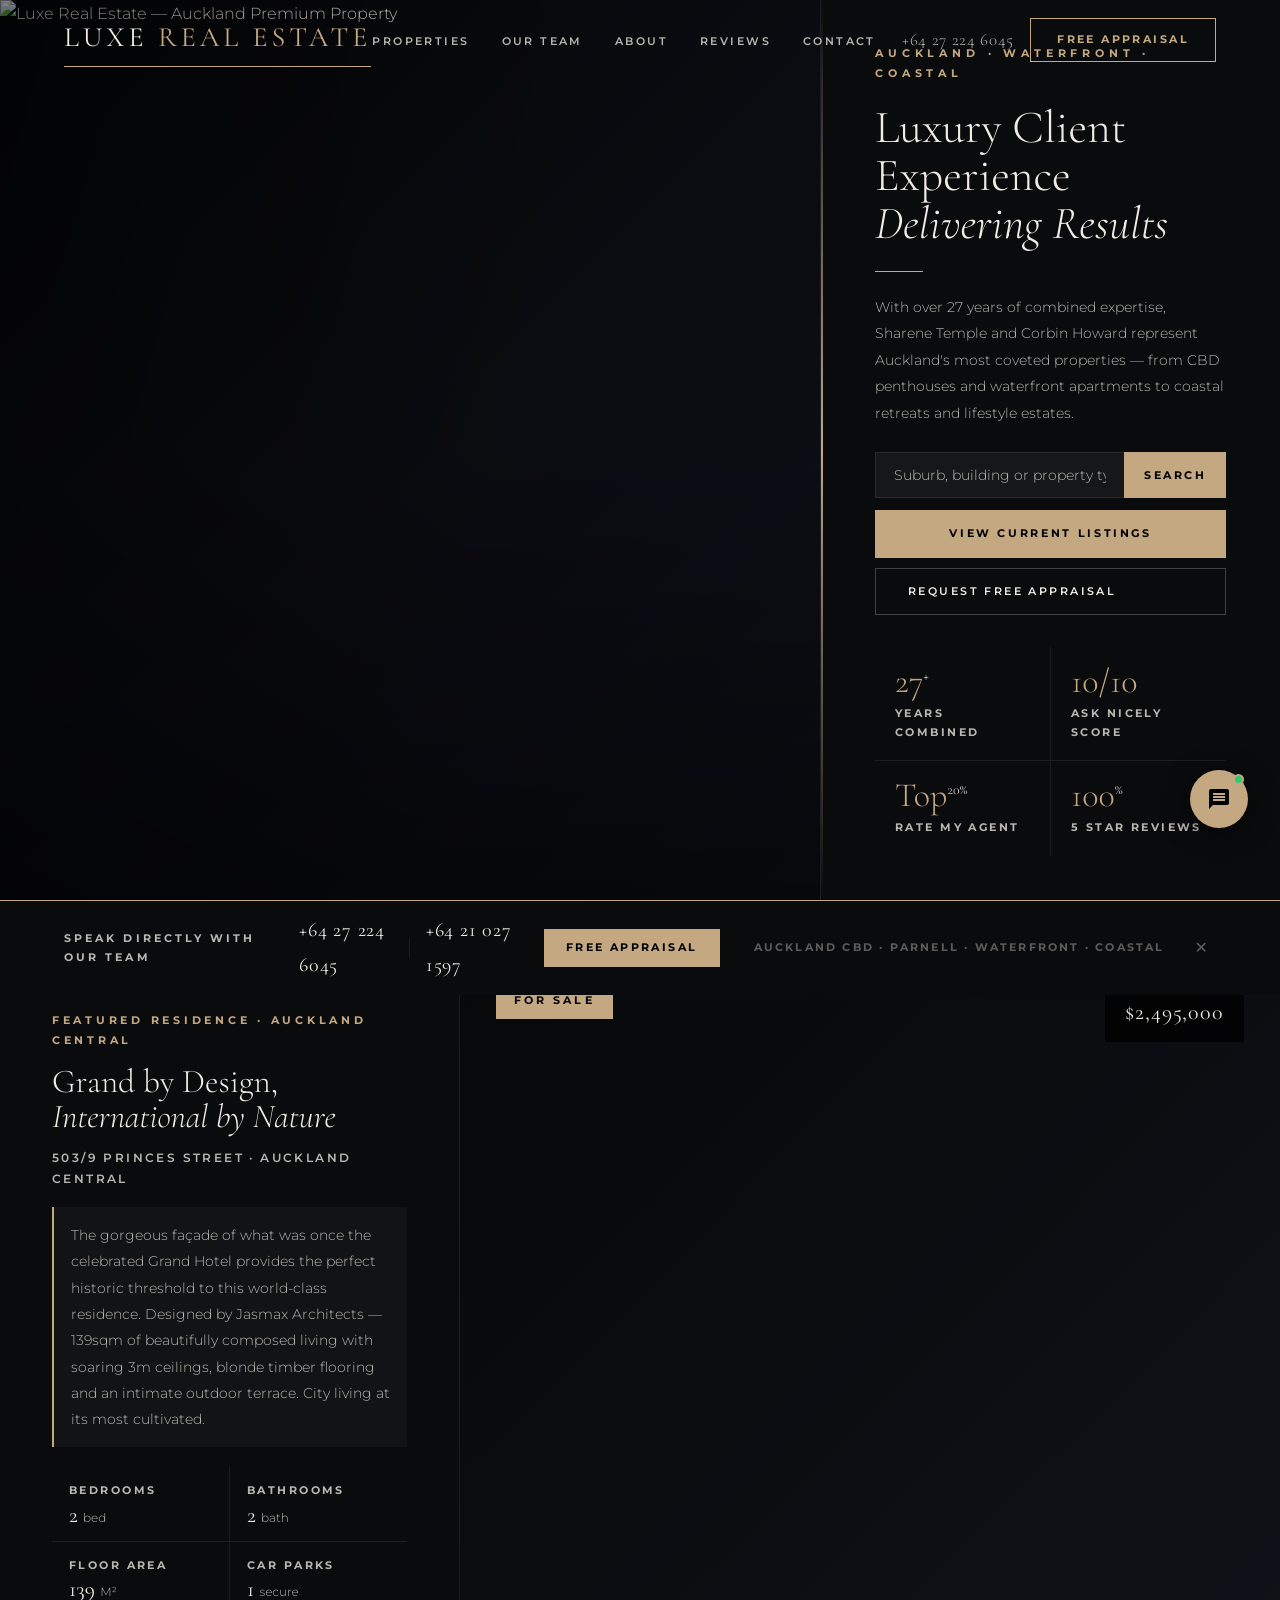
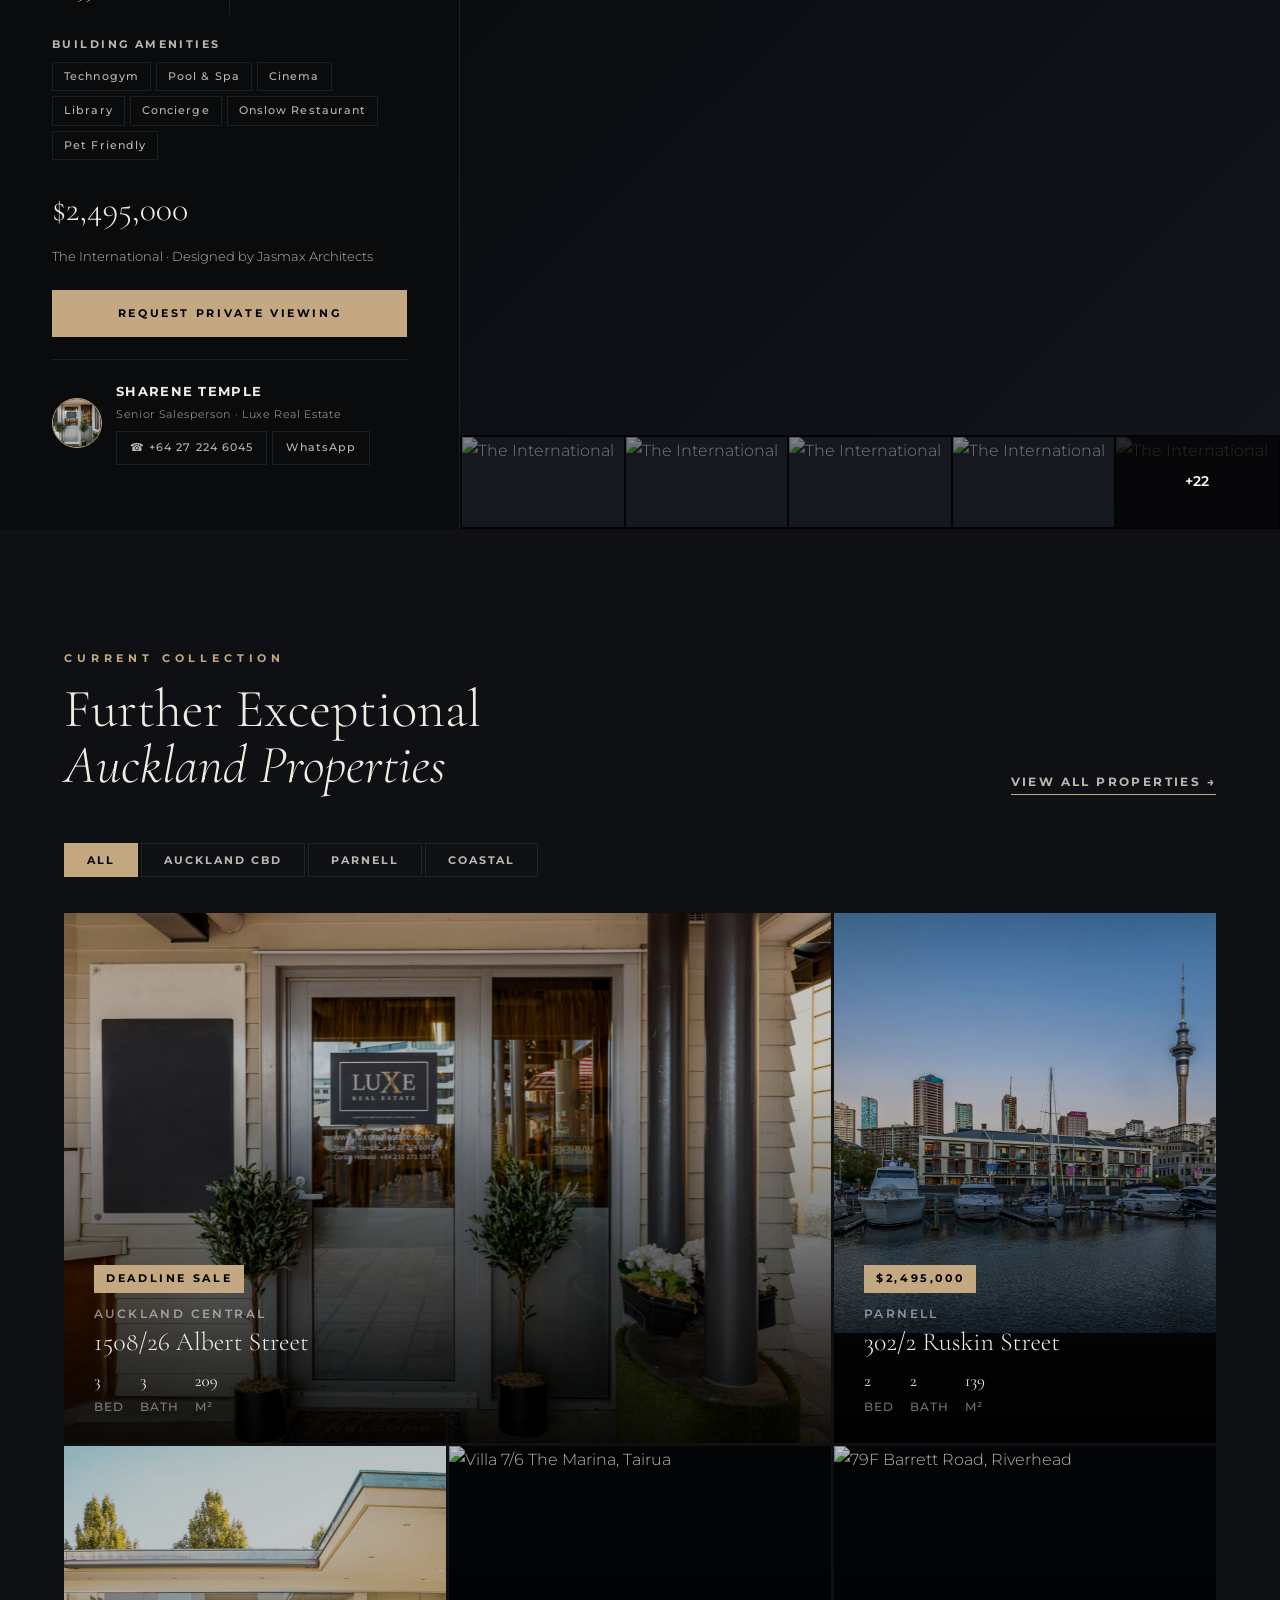
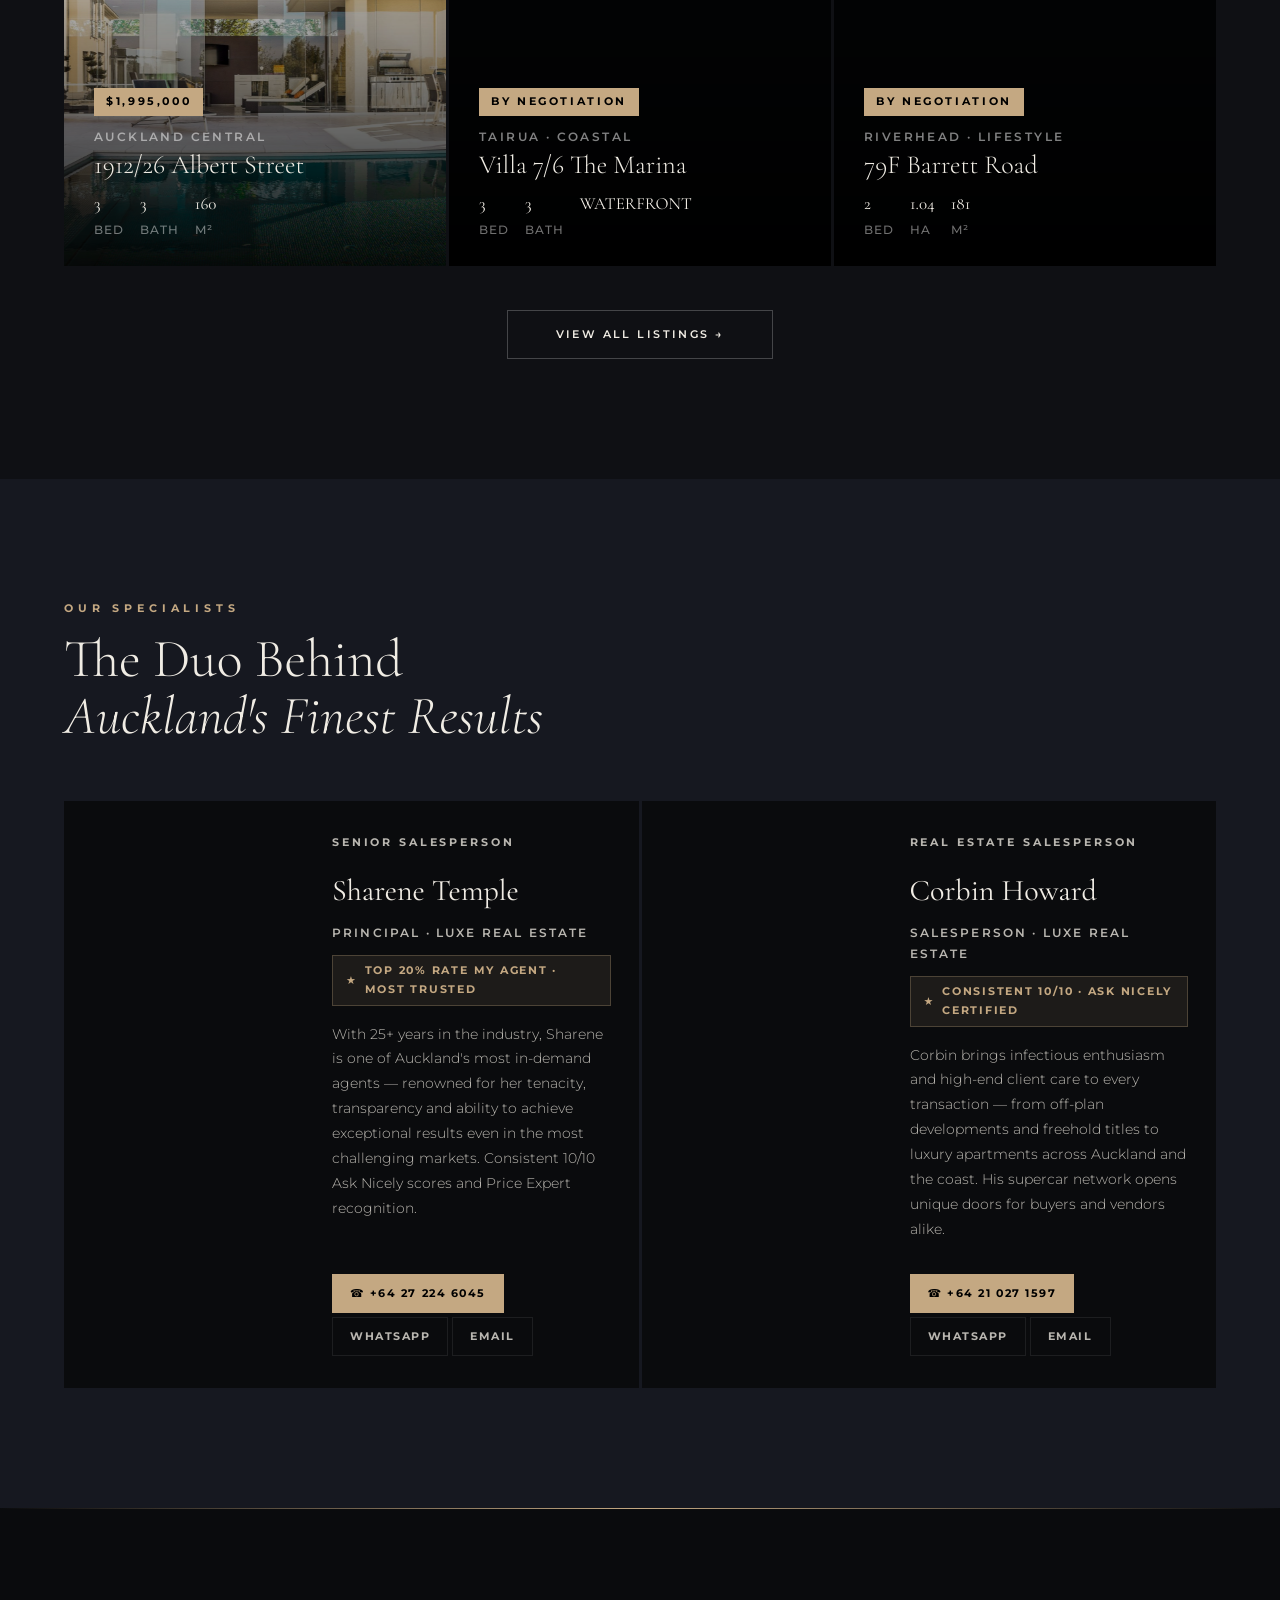
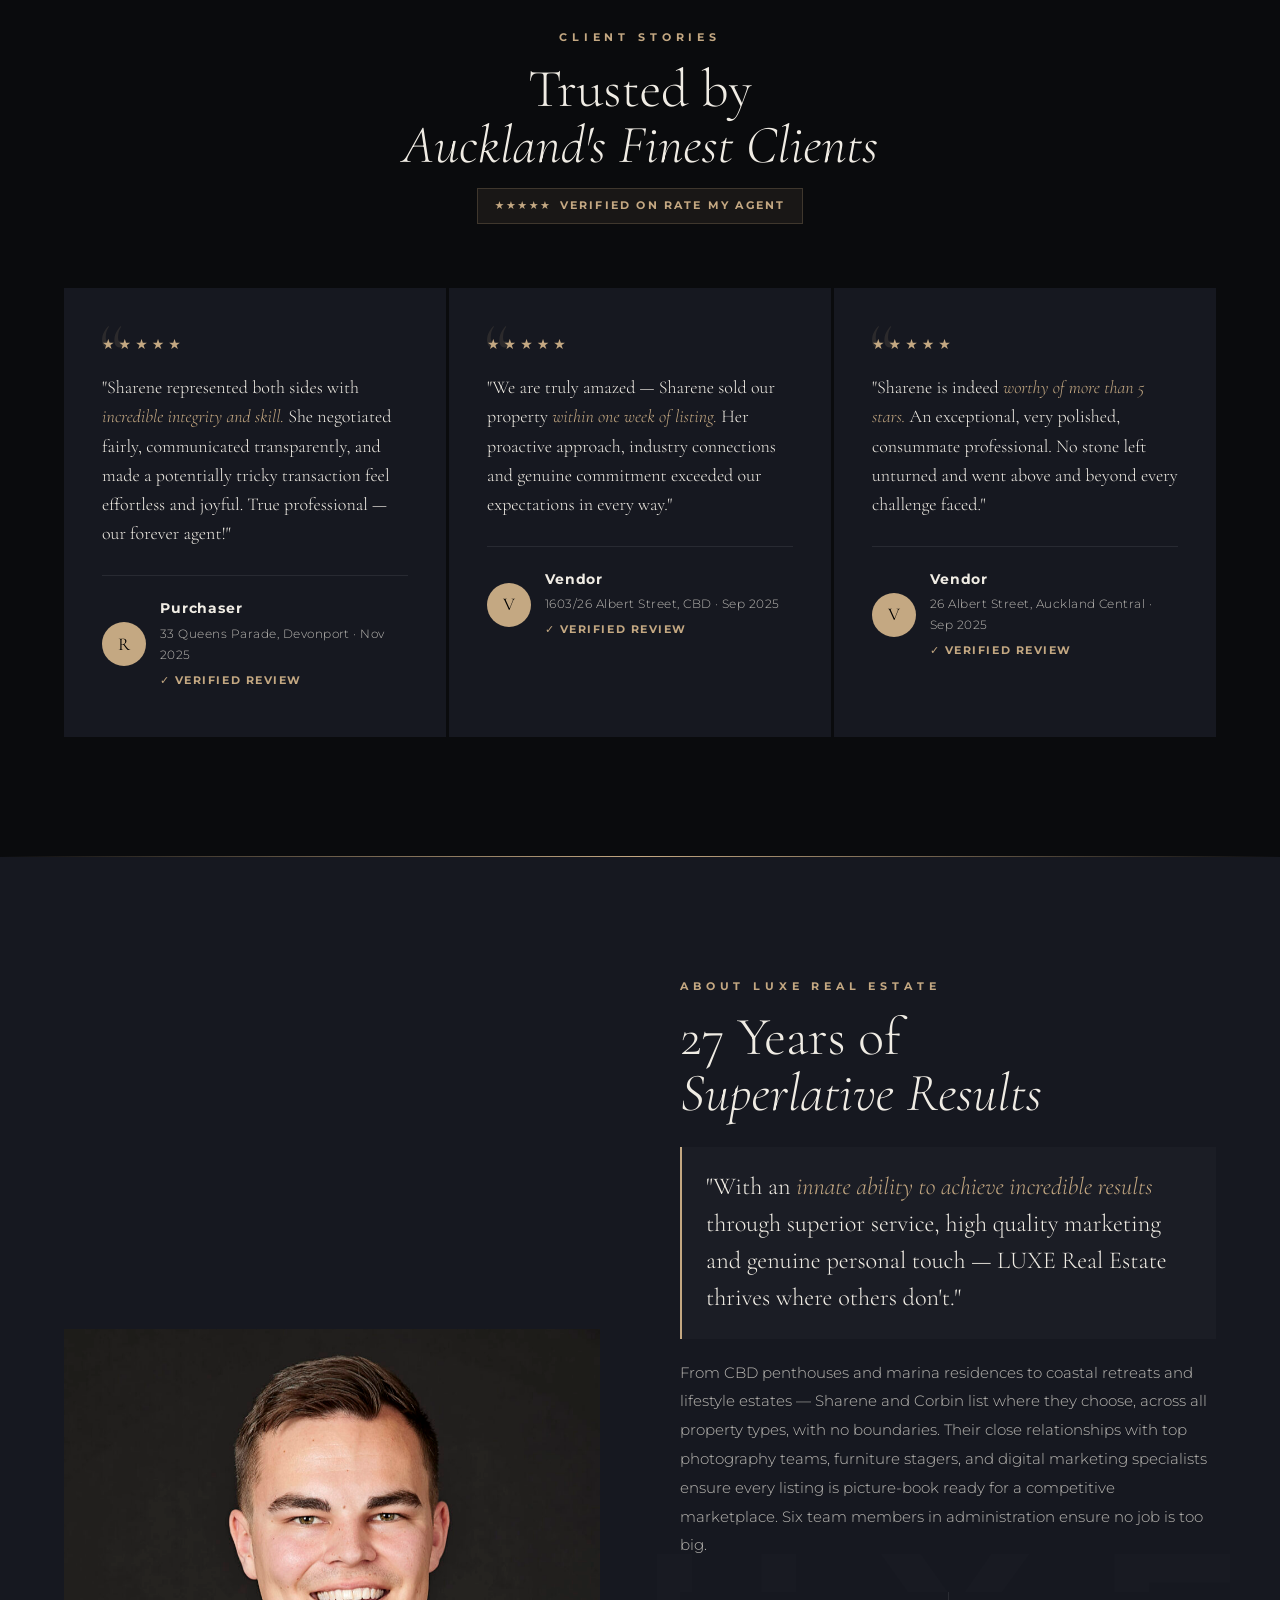
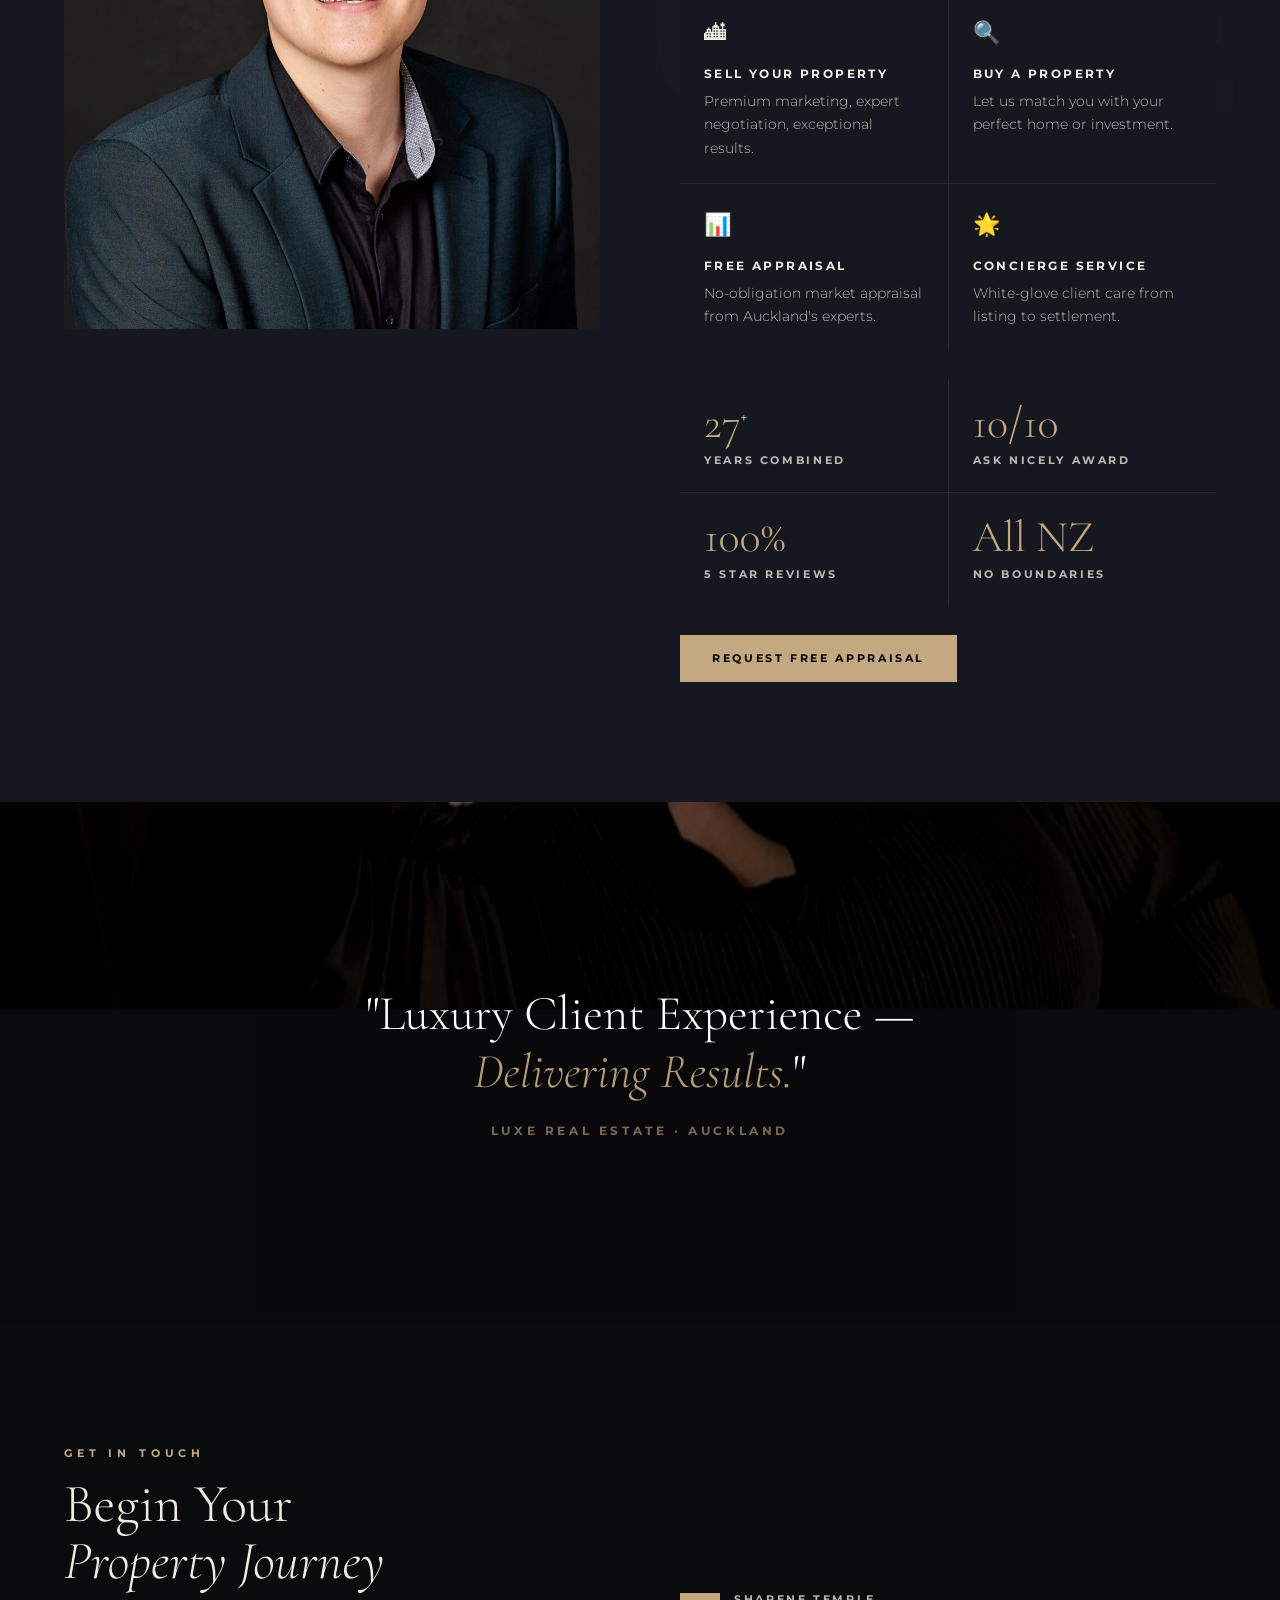
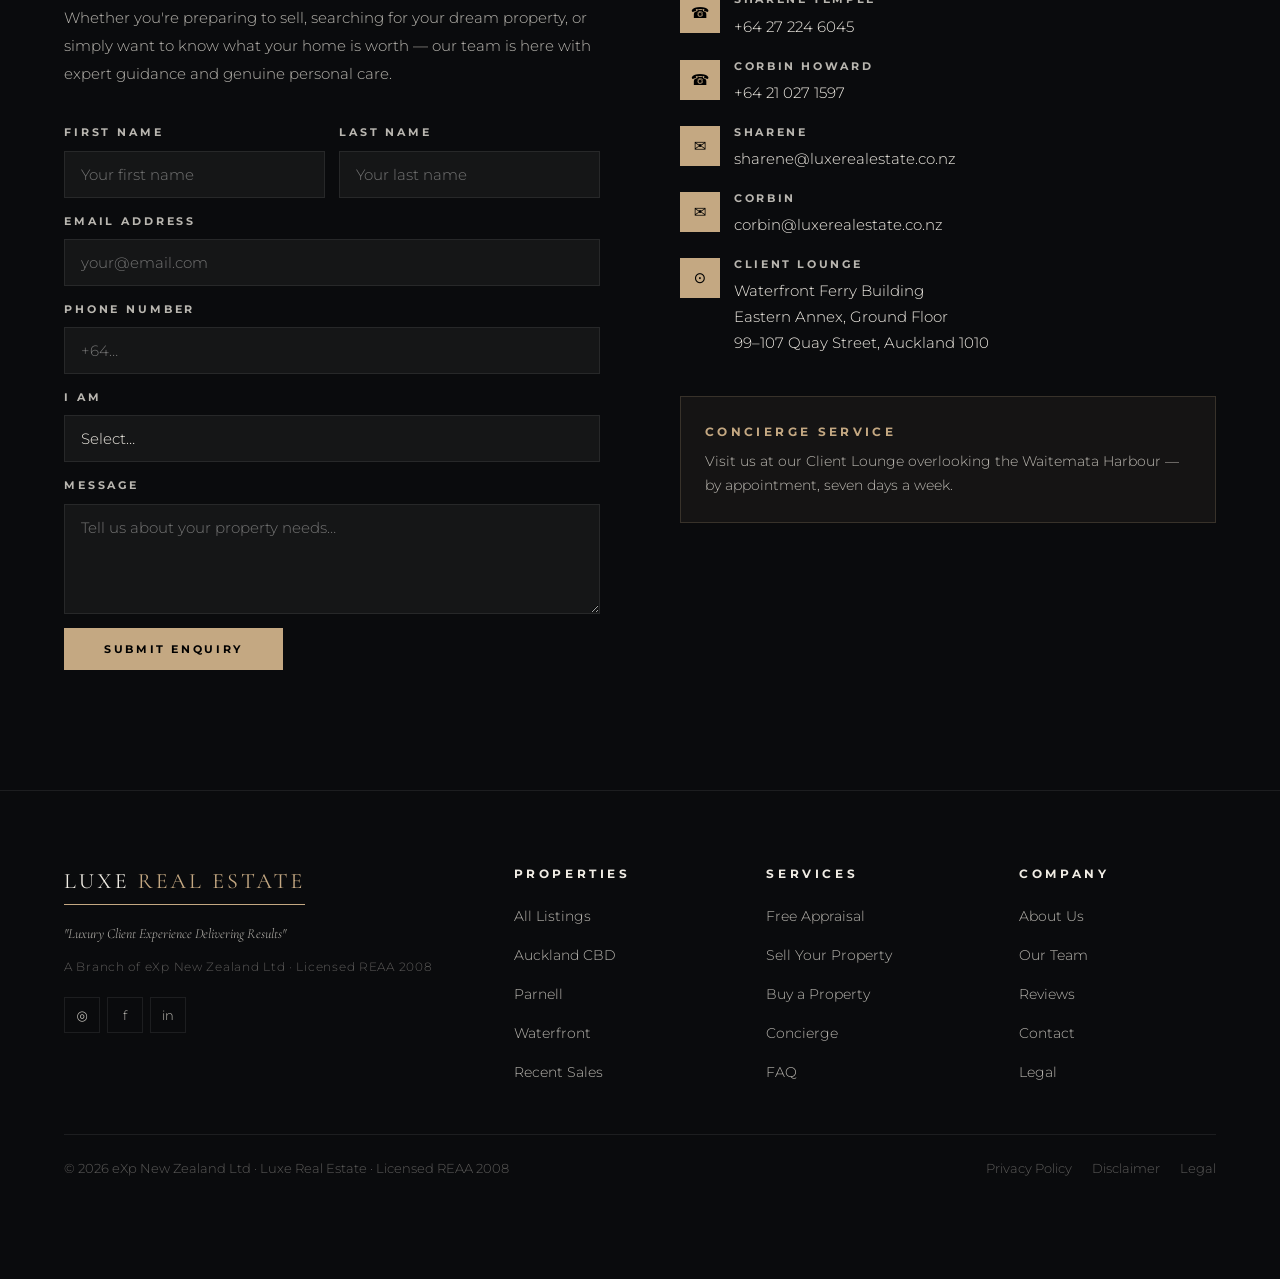
==== index.html @ 5ab84496 "Luxe v2 — full polish: crisp rendering, parallax, min font 11px, smooth scroll, all QA fixes" ====
<!DOCTYPE html>
<html lang="en">
<head>
<meta charset="UTF-8"/>
<meta name="viewport" content="width=device-width,initial-scale=1.0"/>
<meta name="description" content="Luxe Real Estate — Luxury Client Experience Delivering Results. Auckland's premium real estate specialists. Sharene Temple & Corbin Howard. CBD, Parnell, Waterfront & beyond."/>
<title>Luxe Real Estate — Luxury Client Experience Delivering Results</title>

<!-- Preconnect for faster font load -->
<link rel="preconnect" href="https://fonts.googleapis.com"/>
<link rel="preconnect" href="https://fonts.gstatic.com" crossorigin/>
<!-- font-display=swap baked into URL for zero FOIT -->
<link href="https://fonts.googleapis.com/css2?family=Cormorant+Garamond:ital,wght@0,300;0,400;0,500;0,600;1,300;1,400;1,500&family=Montserrat:wght@300;400;500;600;700&display=swap" rel="stylesheet"/>

<style>
/* ── DESIGN TOKENS ────────────────────────────────── */
:root{
  --accent:#c4a882; --accent-h:#d4bc96;
  --bg:#0f1014; --bg-dark:#0a0b0d; --bg-mid:#161820; --bg-card:#13141a;
  --text:#f0ece4; --subtle:rgba(240,236,228,.76); --dim:rgba(240,236,228,.36);
  --line:rgba(255,255,255,.08); --line-h:rgba(255,255,255,.18);
  --serif:'Cormorant Garamond',Georgia,serif;
  --sans:'Montserrat',system-ui,sans-serif;
  --ease:cubic-bezier(0.16,1,0.3,1);
  --max-w:1400px; --pad:64px; --nav-h:80px; --panel-w:460px;
}

/* ── RESET & BASE ──────────────────────────────────── */
*,*::before,*::after{box-sizing:border-box;margin:0;padding:0}
html{
  scroll-behavior:smooth;
  -webkit-font-smoothing:antialiased;
  -moz-osx-font-smoothing:grayscale;
  text-rendering:optimizeLegibility;
  font-synthesis:none;
}
body{
  background:var(--bg);
  color:var(--text);
  font-family:var(--sans);
  font-weight:300;
  font-size:16px;
  line-height:1.75;
  overflow-x:hidden;
  font-feature-settings:'kern' 1,'liga' 1,'calt' 1;
}
img{
  display:block;
  max-width:100%;
  height:auto;
  /* GPU-accelerated compositing for crisp rendering */
  transform:translateZ(0);
  backface-visibility:hidden;
  -webkit-backface-visibility:hidden;
}
a{color:inherit;text-decoration:none}
button{cursor:pointer;border:none;background:none;font-family:inherit;color:inherit}
::selection{background:var(--accent);color:#000}
::-webkit-scrollbar{width:3px}
::-webkit-scrollbar-track{background:var(--bg-dark)}
::-webkit-scrollbar-thumb{background:var(--accent);border-radius:2px}

/* ── LAYOUT HELPERS ───────────────────────────────── */
.wrap{max-width:var(--max-w);margin:0 auto;padding:0 var(--pad)}
.sec-label{
  font-size:11px;font-weight:700;letter-spacing:.44em;
  text-transform:uppercase;color:var(--accent);
  margin-bottom:14px;display:block;
}
.sec-title{
  font-family:var(--serif);font-weight:300;
  font-size:clamp(34px,4.2vw,60px);
  line-height:1.05;text-rendering:geometricPrecision;
}
.sec-title em{font-style:italic}

/* ── SCROLL REVEAL ────────────────────────────────── */
.rv{opacity:0;transform:translateY(26px);transition:opacity .9s var(--ease),transform .9s var(--ease)}
.rv.on{opacity:1;transform:translateY(0)}
.d1{transition-delay:.1s}.d2{transition-delay:.2s}.d3{transition-delay:.3s}

/* ── BUTTONS ──────────────────────────────────────── */
.btn-primary{
  display:inline-block;padding:14px 32px;
  background:var(--accent);color:#000;
  font-size:11px;font-weight:700;letter-spacing:.24em;text-transform:uppercase;
  transition:background .22s,transform .18s;cursor:pointer;border:none;
  font-family:var(--sans);
}
.btn-primary:hover{background:var(--accent-h);transform:translateY(-1px)}
.btn-outline{
  display:inline-block;padding:13px 32px;
  border:1px solid rgba(255,255,255,.22);color:var(--text);
  font-size:11px;font-weight:600;letter-spacing:.22em;text-transform:uppercase;
  transition:all .22s;
}
.btn-outline:hover{border-color:var(--text);background:rgba(255,255,255,.05)}

/* ── STICKY BAR ───────────────────────────────────── */
#sticky-bar{
  position:fixed;bottom:0;left:0;right:0;z-index:850;
  background:var(--bg-dark);border-top:1px solid var(--accent);
  display:flex;align-items:center;justify-content:center;
  gap:22px;padding:12px var(--pad);
  transform:translateY(100%);transition:transform .5s var(--ease);
}
#sticky-bar.visible{transform:translateY(0)}
.sticky-label{font-size:11px;font-weight:700;letter-spacing:.28em;text-transform:uppercase;color:var(--subtle)}
.sticky-phone{display:flex;align-items:center;gap:16px}
.sticky-phone a{
  font-family:var(--serif);font-size:20px;font-weight:400;
  color:var(--text);letter-spacing:.04em;transition:color .2s;
}
.sticky-phone a:hover{color:var(--accent)}
.sticky-pipe{width:1px;height:20px;background:var(--line)}
.sticky-cta{
  padding:9px 22px;background:var(--accent);color:#000;
  font-size:11px;font-weight:700;letter-spacing:.22em;text-transform:uppercase;
  transition:background .2s;white-space:nowrap;margin-left:4px;
}
.sticky-cta:hover{background:var(--accent-h)}
.sticky-suburbs{
  font-size:11px;font-weight:700;letter-spacing:.2em;text-transform:uppercase;
  color:var(--dim);white-space:nowrap;margin-left:12px;
}
.sticky-close{
  margin-left:auto;color:var(--dim);font-size:16px;
  cursor:pointer;padding:4px 8px;transition:color .2s;line-height:1;
}
.sticky-close:hover{color:var(--text)}

/* ── NAV ──────────────────────────────────────────── */
#nav{
  position:fixed;top:0;left:0;right:0;z-index:900;
  height:var(--nav-h);display:flex;align-items:center;
  padding:0 var(--pad);transition:background .4s,box-shadow .4s;
}
#nav.scrolled{
  background:rgba(6,7,9,.97);
  backdrop-filter:blur(28px);-webkit-backdrop-filter:blur(28px);
  box-shadow:0 1px 0 var(--line);
}
.logo{
  font-family:var(--serif);font-weight:400;font-size:28px;
  letter-spacing:.14em;color:var(--text);text-transform:uppercase;
  position:relative;padding-bottom:4px;
  text-rendering:geometricPrecision;display:inline-block;
}
.logo::after{
  content:'';position:absolute;bottom:0;left:0;right:0;
  height:1px;background:var(--accent);
}
.logo span{color:var(--accent)}
.nav-links{display:flex;gap:32px;list-style:none;margin-left:auto}
.nav-links a{
  font-size:11px;font-weight:600;letter-spacing:.22em;text-transform:uppercase;
  color:var(--subtle);transition:color .22s;position:relative;
}
.nav-links a::after{
  content:'';position:absolute;bottom:-4px;left:0;right:0;
  height:1px;background:var(--accent);
  transform:scaleX(0);transform-origin:left;transition:transform .28s var(--ease);
}
.nav-links a:hover{color:var(--text)}
.nav-links a:hover::after{transform:scaleX(1)}
.nav-phone{
  margin-left:26px;font-family:var(--serif);font-size:17px;
  color:var(--subtle);letter-spacing:.04em;transition:color .22s;
}
.nav-phone:hover{color:var(--accent)}
.nav-cta{
  margin-left:16px;padding:11px 26px;
  background:transparent;border:1px solid var(--accent);
  color:var(--accent);font-size:11px;font-weight:700;
  letter-spacing:.22em;text-transform:uppercase;
  transition:all .22s;white-space:nowrap;
}
.nav-cta:hover{background:var(--accent);color:#000}

/* ── HERO ─────────────────────────────────────────── */
#hero{
  position:relative;height:100vh;min-height:700px;
  display:grid;grid-template-columns:1fr var(--panel-w);overflow:hidden;
}
.hero-photo{position:relative;overflow:hidden}
.hero-photo img{
  width:100%;height:100%;
  object-fit:cover;object-position:center 30%;
  transform:scale(1.08);
  /* will-change for GPU-compositing of zoom animation */
  will-change:transform;
  animation:hZoom 22s ease-out forwards;
  filter:contrast(1.04) saturate(1.06) brightness(.92);
}
@keyframes hZoom{to{transform:scale(1.0)}}
.hero-photo-ov{
  position:absolute;inset:0;
  background:
    linear-gradient(105deg,rgba(0,0,0,.44) 0%,transparent 58%),
    linear-gradient(to bottom,rgba(0,0,0,.05) 50%,rgba(0,0,0,.52));
}
.hero-panel{
  background:var(--bg-dark);
  display:flex;flex-direction:column;justify-content:center;
  padding:0 54px;border-left:1px solid var(--line);
  position:relative;overflow:hidden;
}
.hero-panel::before{
  content:'';position:absolute;top:0;left:0;bottom:0;width:2px;
  background:linear-gradient(to bottom,transparent,var(--accent),transparent);
}
/* Staggered hero panel animations */
.hero-sub-brand{
  font-size:11px;font-weight:700;letter-spacing:.44em;text-transform:uppercase;
  color:var(--accent);margin-bottom:22px;
  opacity:0;transform:translateY(14px);
  animation:fUp .8s .4s var(--ease) forwards;
}
.hero-h1{
  font-family:var(--serif);font-weight:300;
  font-size:clamp(38px,3.6vw,56px);line-height:1.04;
  text-rendering:geometricPrecision;
  opacity:0;transform:translateY(18px);
  animation:fUp .9s .65s var(--ease) forwards;
}
.hero-h1 em{font-style:italic}
.hero-divider{
  width:48px;height:1px;background:var(--accent);margin:22px 0;
  opacity:0;animation:fUp .8s .8s var(--ease) forwards;
}
.hero-sub{
  font-size:14px;color:var(--subtle);line-height:1.9;
  opacity:0;transform:translateY(14px);
  animation:fUp .9s .9s var(--ease) forwards;
}
.hero-search{
  display:flex;margin-top:26px;
  opacity:0;transform:translateY(14px);
  animation:fUp .9s 1.05s var(--ease) forwards;
}
.hero-search input{
  flex:1;background:rgba(255,255,255,.05);
  border:1px solid var(--line);border-right:none;
  color:var(--text);font-family:var(--sans);font-size:14px;font-weight:300;
  padding:13px 18px;outline:none;
  transition:border-color .22s,background .22s;
}
.hero-search input::placeholder{color:var(--subtle)}
.hero-search input:focus{border-color:rgba(196,168,130,.5);background:rgba(255,255,255,.075)}
.btn-search{
  background:var(--accent);color:#000;font-size:11px;font-weight:700;
  letter-spacing:.22em;text-transform:uppercase;padding:13px 20px;
  transition:background .2s;white-space:nowrap;
}
.btn-search:hover{background:var(--accent-h)}
.hero-actions{
  display:flex;flex-direction:column;gap:10px;margin-top:12px;
  opacity:0;transform:translateY(14px);
  animation:fUp .9s 1.14s var(--ease) forwards;
}
.hero-actions .btn-primary{text-align:center}
.hero-stats{
  display:grid;grid-template-columns:1fr 1fr;gap:1px;
  margin-top:32px;background:var(--line);
  opacity:0;transform:translateY(14px);
  animation:fUp .9s 1.3s var(--ease) forwards;
}
.hstat{background:var(--bg-dark);padding:18px 20px}
.hstat-n{
  font-family:var(--serif);font-size:34px;font-weight:300;
  line-height:1;color:var(--accent);text-rendering:geometricPrecision;
}
.hstat-n sup{font-size:14px;color:var(--text);vertical-align:super}
.hstat-l{
  font-size:11px;font-weight:700;letter-spacing:.22em;
  text-transform:uppercase;color:var(--subtle);margin-top:5px;
}
@keyframes fUp{to{opacity:1;transform:translateY(0)}}

/* ── TICKER ───────────────────────────────────────── */
#ticker{
  background:var(--bg-dark);
  border-top:1px solid var(--accent);
  border-bottom:1px solid rgba(196,168,130,.14);
  overflow:hidden;padding:13px 0;
}
.tick-track{
  display:flex;white-space:nowrap;
  will-change:transform;
  animation:tickScroll 56s linear infinite;
}
.tick-track:hover{animation-play-state:paused}
.tick-item{
  display:inline-flex;align-items:center;gap:14px;padding:0 36px;
  font-size:11px;font-weight:700;letter-spacing:.24em;
  text-transform:uppercase;color:var(--subtle);
}
.tick-dot{width:4px;height:4px;background:var(--accent);border-radius:50%;flex-shrink:0}
@keyframes tickScroll{0%{transform:translateX(0)}100%{transform:translateX(-50%)}}

/* ── FEATURED LISTING ─────────────────────────────── */
#featured{padding:0}
.feat-wrap{
  display:grid;grid-template-columns:var(--panel-w) 1fr;
  min-height:92vh;
}
.feat-panel{
  background:var(--bg-dark);
  display:flex;flex-direction:column;justify-content:center;
  padding:64px 52px;border-right:1px solid var(--line);order:1;
}
.feat-photo-wrap{
  position:relative;overflow:hidden;
  background:var(--bg-dark);order:2;min-height:600px;
}
.feat-badge{
  position:absolute;top:36px;left:36px;z-index:2;
  background:var(--accent);color:#000;
  font-size:11px;font-weight:700;letter-spacing:.28em;text-transform:uppercase;
  padding:8px 18px;
}
.feat-price-tag{
  position:absolute;top:36px;right:36px;z-index:2;
  background:rgba(0,0,0,.72);backdrop-filter:blur(12px);
  color:var(--text);font-family:var(--serif);font-size:22px;font-weight:400;
  padding:10px 20px;letter-spacing:.04em;
}
.feat-photo{
  width:100%;height:100%;
  object-fit:cover;object-position:center;
  filter:contrast(1.03) saturate(1.03);
  transition:transform .9s var(--ease);
  will-change:transform;
  display:block;
}
.feat-photo-wrap:hover .feat-photo{transform:scale(1.03)}
.feat-thumbs{
  position:absolute;bottom:0;left:0;right:0;
  display:flex;gap:2px;height:94px;
  background:rgba(0,0,0,.8);padding:2px;
}
.feat-thumb{flex:1;overflow:hidden;cursor:pointer;position:relative;min-width:0}
.feat-thumb img{
  width:100%;height:100%;object-fit:cover;
  filter:brightness(.52) contrast(1.05);
  transition:filter .28s;display:block;
}
.feat-thumb:hover img{filter:brightness(1)}
.feat-thumb-more{
  position:absolute;inset:0;background:rgba(0,0,0,.68);
  display:flex;align-items:center;justify-content:center;
  font-size:14px;font-weight:600;color:#fff;
}
.feat-eyebrow{
  font-size:11px;font-weight:700;letter-spacing:.34em;text-transform:uppercase;
  color:var(--accent);margin-bottom:14px;
}
.feat-title{
  font-family:var(--serif);font-weight:300;
  font-size:clamp(26px,2.6vw,42px);line-height:1.07;
  text-rendering:geometricPrecision;
}
.feat-title em{font-style:italic}
.feat-addr{
  font-size:12px;font-weight:600;letter-spacing:.2em;text-transform:uppercase;
  color:var(--subtle);margin:12px 0 18px;
}
.feat-desc{
  font-size:14px;color:var(--subtle);line-height:1.88;
  padding:15px 17px;background:rgba(255,255,255,.032);
  border-left:2px solid var(--accent);margin-bottom:20px;
}
.feat-specs{
  display:grid;grid-template-columns:1fr 1fr;gap:1px;
  background:var(--line);margin-bottom:20px;
}
.fspec{background:var(--bg-dark);padding:14px 17px}
.fspec label{
  font-size:11px;font-weight:700;letter-spacing:.22em;text-transform:uppercase;
  color:var(--subtle);display:block;margin-bottom:4px;
}
.fspec p{
  font-family:var(--serif);font-size:22px;font-weight:400;
  line-height:1;text-rendering:geometricPrecision;
}
.fspec p small{font-family:var(--sans);font-size:12px;font-weight:300;color:var(--subtle)}
.feat-amenities{margin-bottom:20px}
.feat-amen-label{
  font-size:11px;font-weight:700;letter-spacing:.22em;text-transform:uppercase;
  color:var(--subtle);margin-bottom:8px;
}
.feat-amen-list{display:flex;flex-wrap:wrap;gap:5px}
.feat-amen{
  padding:4px 11px;border:1px solid var(--line);
  font-size:11px;font-weight:500;letter-spacing:.1em;color:var(--subtle);
}
.feat-price{
  font-family:var(--serif);font-size:34px;font-weight:300;
  margin-bottom:6px;text-rendering:geometricPrecision;
}
.feat-price-note{font-size:13px;color:var(--subtle);margin-bottom:22px}
.feat-agent{
  display:flex;align-items:center;gap:14px;
  padding-top:20px;border-top:1px solid var(--line);
}
.feat-agent-photo{
  width:50px;height:50px;border-radius:50%;overflow:hidden;
  flex-shrink:0;border:1px solid var(--accent);
}
.feat-agent-photo img{
  width:100%;height:100%;object-fit:cover;object-position:top center;display:block;
}
.feat-agent-name{font-size:13px;font-weight:700;letter-spacing:.1em;text-transform:uppercase}
.feat-agent-role{font-size:11px;color:var(--subtle);margin-top:2px;letter-spacing:.06em}
.feat-agent-btns{display:flex;gap:5px;margin-top:7px;flex-wrap:wrap}
.agent-btn{
  padding:6px 13px;border:1px solid var(--line);
  font-size:11px;font-weight:500;letter-spacing:.1em;
  color:var(--subtle);transition:all .2s;
}
.agent-btn:hover{border-color:var(--accent);color:var(--accent)}

/* ── PROPERTIES GRID ──────────────────────────────── */
#properties{padding:120px 0}
.sec-head{
  display:flex;justify-content:space-between;align-items:flex-end;
  margin-bottom:48px;
}
.view-all{
  font-size:12px;font-weight:700;letter-spacing:.2em;text-transform:uppercase;
  color:var(--subtle);border-bottom:1px solid var(--accent);
  padding-bottom:2px;transition:color .2s;white-space:nowrap;
}
.view-all:hover{color:var(--text)}
.prop-filters{display:flex;gap:3px;margin-bottom:36px}
.pfilter{
  padding:9px 22px;font-size:11px;font-weight:700;letter-spacing:.18em;
  text-transform:uppercase;color:var(--subtle);
  border:1px solid var(--line);transition:all .2s;
}
.pfilter.active,.pfilter:hover{background:var(--accent);border-color:var(--accent);color:#000}
.prop-grid{display:grid;grid-template-columns:repeat(3,1fr);gap:3px}
.prop-card{position:relative;overflow:hidden;background:var(--bg-dark);cursor:pointer}
.prop-card:first-child{grid-column:span 2}
.prop-img{
  width:100%;height:420px;object-fit:cover;display:block;
  filter:brightness(.76) contrast(1.04) saturate(1.02);
  transition:transform .75s var(--ease),filter .4s;
  will-change:transform;
}
.prop-card:first-child .prop-img{height:530px}
.prop-card:hover .prop-img{transform:scale(1.05);filter:brightness(.94) contrast(1.03)}
.prop-overlay{
  position:absolute;inset:0;
  background:linear-gradient(transparent 30%,rgba(0,0,0,.88));
}
.prop-info{position:absolute;bottom:0;left:0;right:0;padding:26px 30px}
.prop-tag{
  display:inline-block;padding:4px 12px;background:var(--accent);color:#000;
  font-size:11px;font-weight:700;letter-spacing:.24em;
  text-transform:uppercase;margin-bottom:10px;
}
.prop-suburb{
  font-size:12px;font-weight:600;letter-spacing:.2em;text-transform:uppercase;
  color:rgba(255,255,255,.5);margin-bottom:4px;
}
.prop-name{
  font-family:var(--serif);font-size:26px;font-weight:300;
  line-height:1.14;text-rendering:geometricPrecision;
}
.prop-stats{display:flex;gap:16px;margin-top:9px}
.prop-stat{
  font-size:12px;font-weight:500;letter-spacing:.08em;
  text-transform:uppercase;color:rgba(255,255,255,.44);
}
.prop-stat strong{
  display:block;font-family:var(--serif);font-size:17px;font-weight:400;
  color:var(--text);letter-spacing:0;text-rendering:geometricPrecision;
}
.prop-view-all{text-align:center;margin-top:44px}

/* ── SPECIALISTS ──────────────────────────────────── */
#specialists{padding:120px 0;background:var(--bg-mid)}
.spec-grid{display:grid;grid-template-columns:1fr 1fr;gap:3px;margin-top:56px}
.spec-card{
  display:grid;grid-template-columns:240px 1fr;
  background:var(--bg-dark);overflow:hidden;
  transition:transform .35s var(--ease),box-shadow .35s;
}
.spec-card:hover{transform:translateY(-3px);box-shadow:0 20px 52px rgba(0,0,0,.6)}
.spec-photo{
  width:240px;height:360px;
  object-fit:cover;object-position:top center;
  filter:brightness(.84) contrast(1.06);
  transition:filter .5s;display:block;
}
.spec-card:hover .spec-photo{filter:brightness(.96) contrast(1.03)}
.spec-body{padding:32px 28px;display:flex;flex-direction:column;justify-content:space-between}
.spec-badge{
  font-size:11px;font-weight:700;letter-spacing:.26em;text-transform:uppercase;
  color:var(--subtle);margin-bottom:12px;display:block;
}
.spec-name{font-family:var(--serif);font-size:30px;font-weight:400;text-rendering:geometricPrecision}
.spec-role{
  font-size:12px;font-weight:600;letter-spacing:.18em;text-transform:uppercase;
  color:var(--subtle);margin-top:5px;
}
.accolade-badge{
  display:inline-flex;align-items:center;gap:7px;
  padding:5px 13px;background:rgba(196,168,130,.1);
  border:1px solid rgba(196,168,130,.28);
  font-size:11px;font-weight:700;letter-spacing:.16em;text-transform:uppercase;
  color:var(--accent);margin-top:12px;margin-bottom:4px;
}
.accolade-badge::before{content:'★';font-size:11px}
.spec-bio{font-size:14px;color:var(--subtle);line-height:1.78;margin:12px 0 16px}
.spec-actions{display:flex;gap:4px;flex-wrap:wrap;margin-top:auto;padding-top:16px}
.spec-btn{
  padding:9px 17px;border:1px solid var(--line);
  font-size:11px;font-weight:700;letter-spacing:.14em;text-transform:uppercase;
  color:var(--subtle);transition:all .2s;
}
.spec-btn:hover{border-color:var(--accent);color:var(--accent)}
.spec-btn.primary{background:var(--accent);border-color:var(--accent);color:#000}
.spec-btn.primary:hover{background:var(--accent-h)}

/* ── TESTIMONIALS ─────────────────────────────────── */
#testimonials{
  padding:120px 0;background:var(--bg-dark);
  position:relative;overflow:hidden;
}
#testimonials::before{
  content:'';position:absolute;top:0;left:0;right:0;height:1px;
  background:linear-gradient(to right,transparent,var(--accent),transparent);
}
#testimonials::after{
  content:'';position:absolute;bottom:0;left:0;right:0;height:1px;
  background:linear-gradient(to right,transparent,var(--accent),transparent);
}
.test-intro{text-align:center;max-width:560px;margin:0 auto 64px}
.test-rate-badge{
  display:inline-flex;align-items:center;gap:8px;
  padding:7px 16px;background:rgba(196,168,130,.08);
  border:1px solid rgba(196,168,130,.22);
  font-size:11px;font-weight:700;letter-spacing:.2em;text-transform:uppercase;
  color:var(--accent);margin-top:14px;
}
.test-rate-badge::before{content:'★★★★★';letter-spacing:.14em;font-size:11px}
.test-grid{display:grid;grid-template-columns:repeat(3,1fr);gap:3px}
.test-card{
  background:var(--bg-mid);padding:44px 38px;position:relative;
  transition:transform .35s var(--ease),background .3s;
}
.test-card:hover{transform:translateY(-4px);background:var(--bg-card)}
.test-card::before{
  content:'\201C';position:absolute;top:22px;left:34px;
  font-family:var(--serif);font-size:88px;line-height:1;
  color:rgba(196,168,130,.13);pointer-events:none;
}
.test-stars{display:flex;gap:4px;margin-bottom:18px}
.test-star{color:var(--accent);font-size:14px}
.test-body{
  font-family:var(--serif);font-size:18px;font-weight:300;
  line-height:1.62;color:var(--text);margin-bottom:26px;
  text-rendering:geometricPrecision;
}
.test-body em{font-style:italic;color:var(--accent)}
.test-author{
  display:flex;align-items:center;gap:14px;
  padding-top:20px;border-top:1px solid var(--line);
}
.test-avatar{
  width:44px;height:44px;border-radius:50%;background:var(--accent);
  display:flex;align-items:center;justify-content:center;
  font-family:var(--serif);font-size:18px;font-weight:400;color:#000;flex-shrink:0;
}
.test-name{font-size:14px;font-weight:700;letter-spacing:.06em;color:var(--text)}
.test-sub{font-size:12px;color:var(--subtle);margin-top:2px;letter-spacing:.04em}
.test-verified{
  display:inline-flex;align-items:center;gap:4px;
  font-size:11px;font-weight:700;letter-spacing:.14em;text-transform:uppercase;
  color:var(--accent);margin-top:4px;
}
.test-verified::before{content:'✓';font-size:11px}

/* ── ABOUT ────────────────────────────────────────── */
#about{
  padding:120px 0;background:var(--bg-mid);
  position:relative;overflow:hidden;
}
#about::before{
  content:'LUXE';position:absolute;right:-30px;top:50%;
  transform:translateY(-50%);
  font-family:var(--sans);font-weight:700;font-size:220px;letter-spacing:.3em;
  color:rgba(255,255,255,.011);pointer-events:none;user-select:none;
}
.about-grid{display:grid;grid-template-columns:1fr 1fr;gap:80px;align-items:center}
.about-img{
  width:100%;height:600px;object-fit:cover;object-position:center;
  display:block;filter:contrast(1.04);
}
.about-quote{
  font-family:var(--serif);font-size:clamp(18px,1.9vw,26px);font-weight:300;
  line-height:1.52;margin:24px 0 20px;padding:22px 24px;
  border-left:2px solid var(--accent);background:rgba(255,255,255,.024);
  text-rendering:geometricPrecision;
}
.about-quote em{font-style:italic;color:var(--accent)}
.about-body{font-size:15px;color:var(--subtle);line-height:1.92}
.about-services{display:grid;grid-template-columns:1fr 1fr;gap:1px;margin-top:32px;background:var(--line)}
.about-service{background:var(--bg-mid);padding:22px 24px}
.about-service-icon{font-size:22px;margin-bottom:10px}
.about-service-title{
  font-size:12px;font-weight:700;letter-spacing:.2em;text-transform:uppercase;
  color:var(--text);margin-bottom:6px;
}
.about-service-body{font-size:14px;color:var(--subtle);line-height:1.7}
.about-stats{display:grid;grid-template-columns:1fr 1fr;gap:1px;margin-top:28px;background:var(--line)}
.about-stat{background:var(--bg-mid);padding:22px 24px}
.astat-n{
  font-family:var(--serif);font-size:44px;font-weight:300;
  line-height:1;color:var(--accent);text-rendering:geometricPrecision;
}
.astat-n sup{font-size:17px;color:var(--text)}
.astat-l{
  font-size:11px;font-weight:700;letter-spacing:.24em;text-transform:uppercase;
  color:var(--subtle);margin-top:6px;
}

/* ── QUOTE BREAK — no background-attachment:fixed (Chrome artefacts) ── */
#quote-break{
  height:58vh;min-height:360px;
  position:relative;overflow:hidden;
}
.qb-bg{
  position:absolute;
  /* 120% size + JS translateY for parallax effect without fixed attachment */
  inset:-15% 0;
  background-image:url('images/quote-bg.jpg');
  background-size:cover;
  background-position:center center;
  filter:contrast(1.04) saturate(1.02) brightness(.62);
  will-change:transform;
}
.qb-overlay{
  position:absolute;inset:0;background:rgba(0,0,0,.46);
  display:flex;align-items:center;justify-content:center;
  flex-direction:column;gap:18px;
}
.qb-text{
  color:#ffffff;
  font-family:var(--serif);font-weight:300;
  font-size:clamp(24px,3.8vw,52px);line-height:1.2;
  text-align:center;max-width:860px;padding:0 48px;
  text-rendering:geometricPrecision;
}
.qb-text em{font-style:italic;color:rgba(196,168,130,.92)}
.qb-attr{
  font-size:12px;font-weight:700;letter-spacing:.3em;text-transform:uppercase;
  color:rgba(196,168,130,.6);
}

/* ── CONTACT ──────────────────────────────────────── */
#contact{padding:120px 0;background:var(--bg-dark)}
.contact-grid{
  display:grid;grid-template-columns:1fr 1fr;gap:80px;
  align-items:stretch;max-width:1160px;margin:0 auto;
}
.contact-form{display:flex;flex-direction:column;gap:14px;margin-top:36px}
.form-row{display:grid;grid-template-columns:1fr 1fr;gap:14px}
.form-field{display:flex;flex-direction:column;gap:8px}
.form-label{
  font-size:11px;font-weight:700;letter-spacing:.26em;
  text-transform:uppercase;color:var(--subtle);
}
.form-field input,
.form-field select,
.form-field textarea{
  background:rgba(255,255,255,.042);border:1px solid var(--line);
  color:var(--text);font-family:var(--sans);font-size:15px;font-weight:300;
  padding:13px 16px;outline:none;
  transition:border-color .22s,background .22s;-webkit-appearance:none;
}
.form-field input:focus,
.form-field select:focus,
.form-field textarea:focus{border-color:var(--accent);background:rgba(255,255,255,.07)}
.form-field textarea{height:110px;resize:vertical}
.form-field select option{background:var(--bg-dark)}
.contact-details{display:flex;flex-direction:column;justify-content:center;gap:16px}
.contact-detail{display:flex;gap:14px;align-items:flex-start}
.contact-icon{
  width:40px;height:40px;flex-shrink:0;background:var(--accent);
  display:flex;align-items:center;justify-content:center;
  font-size:15px;color:#000;margin-top:3px;
}
.contact-label{
  font-size:11px;font-weight:700;letter-spacing:.24em;text-transform:uppercase;
  color:var(--subtle);display:block;margin-bottom:3px;
}
.contact-value{font-size:15px;color:var(--text);transition:color .2s}
a.contact-value:hover{color:var(--accent)}
.contact-concierge{
  margin-top:24px;padding:24px;
  background:rgba(196,168,130,.06);border:1px solid rgba(196,168,130,.2);
}
.contact-concierge h4{
  font-size:12px;font-weight:700;letter-spacing:.28em;text-transform:uppercase;
  color:var(--accent);margin-bottom:8px;
}
.contact-concierge p{font-size:14px;color:var(--subtle);line-height:1.7}

/* ── FOOTER ───────────────────────────────────────── */
#footer{
  background:var(--bg-dark);padding:72px 0 100px;
  border-top:1px solid var(--line);
}
.footer-grid{
  display:grid;grid-template-columns:2fr 1fr 1fr 1fr;gap:56px;
  padding-bottom:48px;border-bottom:1px solid var(--line);
}
.footer-logo{
  font-family:var(--serif);font-weight:400;font-size:22px;
  letter-spacing:.14em;text-transform:uppercase;
  display:inline-block;position:relative;padding-bottom:4px;
  text-rendering:geometricPrecision;
}
.footer-logo::after{
  content:'';position:absolute;bottom:0;left:0;right:0;
  height:1px;background:var(--accent);
}
.footer-logo span{color:var(--accent)}
.footer-tagline{
  font-size:14px;color:var(--subtle);line-height:1.8;
  margin-top:16px;max-width:260px;
  font-style:italic;font-family:var(--serif);
}
.footer-branch{font-size:12px;color:var(--dim);margin-top:10px;letter-spacing:.06em}
.footer-social{display:flex;gap:7px;margin-top:20px}
.social-btn{
  width:36px;height:36px;border:1px solid var(--line);
  display:flex;align-items:center;justify-content:center;
  font-size:13px;color:var(--subtle);transition:all .22s;
}
.social-btn:hover{border-color:var(--accent);background:var(--accent);color:#000}
.footer-col h4{
  font-size:12px;font-weight:700;letter-spacing:.3em;text-transform:uppercase;
  color:var(--text);margin-bottom:18px;
}
.footer-col ul{list-style:none;display:flex;flex-direction:column;gap:11px}
.footer-col ul a{font-size:14px;color:var(--subtle);transition:color .2s}
.footer-col ul a:hover{color:var(--accent)}
.footer-bottom{
  display:flex;justify-content:space-between;align-items:center;
  padding-top:22px;font-size:13px;color:var(--dim);
}
.footer-bottom-links{display:flex;gap:20px}
.footer-bottom a{transition:color .2s}.footer-bottom a:hover{color:var(--subtle)}

/* ── CHAT WIDGET ──────────────────────────────────── */
#chat-btn{
  position:fixed;bottom:72px;right:32px;z-index:800;
  width:58px;height:58px;border-radius:50%;background:var(--accent);
  display:flex;align-items:center;justify-content:center;
  box-shadow:0 6px 26px rgba(0,0,0,.55);
  transition:transform .3s var(--ease),box-shadow .3s,bottom .5s var(--ease);
  cursor:pointer;
}
#chat-btn.bar-open{bottom:92px}
#chat-btn:hover{transform:scale(1.08);box-shadow:0 14px 36px rgba(196,168,130,.44)}
#chat-btn svg{width:24px;height:24px;fill:#000}
.chat-pulse{
  position:absolute;top:4px;right:4px;width:11px;height:11px;
  background:#2ecc71;border-radius:50%;border:2px solid var(--accent);
  animation:pulse 2.2s infinite;
}
@keyframes pulse{0%,100%{transform:scale(1);opacity:1}50%{transform:scale(1.38);opacity:.6}}
#chat-panel{
  position:fixed;bottom:140px;right:32px;z-index:801;
  width:378px;max-height:580px;background:var(--bg-dark);
  border:1px solid var(--line);box-shadow:0 22px 70px rgba(0,0,0,.74);
  display:flex;flex-direction:column;
  transform:translateY(18px) scale(.97);opacity:0;pointer-events:none;
  transition:transform .38s var(--ease),opacity .3s,bottom .5s var(--ease);
}
#chat-panel.bar-open{bottom:164px}
#chat-panel.open{transform:translateY(0) scale(1);opacity:1;pointer-events:all}
.chat-head{
  background:var(--accent);padding:15px 18px;
  display:flex;align-items:center;gap:12px;
}
.chat-avatar{
  width:36px;height:36px;border-radius:50%;overflow:hidden;
  border:2px solid rgba(0,0,0,.2);flex-shrink:0;
}
.chat-avatar img{width:100%;height:100%;object-fit:cover;display:block}
.chat-name{font-size:13px;font-weight:700;color:#000}
.chat-status{font-size:11px;color:rgba(0,0,0,.56);display:flex;align-items:center;gap:4px}
.status-dot{width:6px;height:6px;background:#1a8a47;border-radius:50%}
.chat-close{
  margin-left:auto;color:rgba(0,0,0,.46);font-size:17px;
  cursor:pointer;line-height:1;transition:color .2s;
}
.chat-close:hover{color:#000}
.chat-messages{
  flex:1;overflow-y:auto;padding:16px 16px 8px;
  display:flex;flex-direction:column;gap:10px;max-height:320px;
}
.msg{
  display:flex;flex-direction:column;max-width:88%;gap:3px;
  animation:msgIn .3s var(--ease);
}
@keyframes msgIn{from{opacity:0;transform:translateY(7px)}to{opacity:1;transform:translateY(0)}}
.msg.agent{align-self:flex-start}.msg.visitor{align-self:flex-end}
.msg-bubble{padding:10px 13px;font-size:14px;line-height:1.6;font-weight:300}
.msg.agent .msg-bubble{
  background:var(--bg-mid);border-left:2px solid var(--accent);
  border-radius:0 10px 10px 10px;color:var(--text);
}
.msg.visitor .msg-bubble{background:var(--accent);color:#000;border-radius:10px 10px 0 10px}
.msg-time{font-size:11px;color:var(--dim);letter-spacing:.04em}
.msg.visitor .msg-time{text-align:right}
.chat-typing{
  display:flex;align-items:center;gap:5px;padding:10px 13px;
  background:var(--bg-mid);border-left:2px solid var(--accent);
  border-radius:0 10px 10px 10px;max-width:54px;
}
.chat-typing span{
  width:5px;height:5px;background:var(--subtle);border-radius:50%;
  animation:dot 1.2s infinite;
}
.chat-typing span:nth-child(2){animation-delay:.2s}
.chat-typing span:nth-child(3){animation-delay:.4s}
@keyframes dot{0%,60%,100%{transform:translateY(0);opacity:.4}30%{transform:translateY(-5px);opacity:1}}
.chat-quickreplies{display:flex;flex-wrap:wrap;gap:5px;padding:4px 16px 8px}
.chat-quickreplies button{
  padding:5px 11px;border:1px solid var(--line);background:transparent;
  font-size:11px;color:var(--subtle);transition:all .2s;cursor:pointer;
  font-family:var(--sans);
}
.chat-quickreplies button:hover{border-color:var(--accent);color:var(--accent)}
.chat-input-row{display:flex;border-top:1px solid var(--line);background:var(--bg-mid)}
#chat-input{
  flex:1;background:transparent;border:none;outline:none;
  padding:12px 15px;font-family:var(--sans);font-size:14px;font-weight:300;
  color:var(--text);
}
#chat-input::placeholder{color:var(--dim)}
#chat-send{
  width:46px;background:var(--accent);border:none;cursor:pointer;
  color:#000;font-size:16px;display:flex;align-items:center;
  justify-content:center;transition:background .2s;
}
#chat-send:hover{background:var(--accent-h)}
.chat-footer{
  text-align:center;padding:8px;font-size:11px;color:var(--dim);
  border-top:1px solid var(--line);letter-spacing:.08em;
}

/* ── RESPONSIVE ───────────────────────────────────── */
@media(max-width:1200px){
  :root{--pad:40px;--panel-w:420px}
  .spec-grid{grid-template-columns:1fr}
  .footer-grid{grid-template-columns:1fr 1fr;gap:40px}
  .test-grid{grid-template-columns:1fr 1fr}
}
@media(max-width:960px){
  :root{--panel-w:100%}
  #hero{grid-template-columns:1fr;height:auto;padding-top:var(--nav-h)}
  .hero-photo{min-height:56vw}
  .hero-photo img{position:relative;height:100%;min-height:56vw}
  .hero-panel{padding:48px var(--pad) 56px}
  .feat-wrap{grid-template-columns:1fr}
  .feat-panel{order:2;border-right:none;border-top:1px solid var(--line)}
  .feat-photo-wrap{order:1;min-height:60vw}
  .about-grid{grid-template-columns:1fr;gap:48px}
  .about-img{height:420px}
  .contact-grid{grid-template-columns:1fr}
  .prop-grid{grid-template-columns:1fr 1fr}
  .prop-card:first-child{grid-column:span 2}
  .test-grid{grid-template-columns:1fr}
}
@media(max-width:720px){
  :root{--pad:22px}
  .nav-links,.nav-cta,.nav-phone{display:none}
  .spec-card{grid-template-columns:1fr}
  .spec-photo{width:100%;height:280px}
  .footer-grid{grid-template-columns:1fr}
  #chat-panel{right:10px;left:10px;width:auto}
  .hero-stats{grid-template-columns:1fr 1fr}
  #sticky-bar{flex-wrap:wrap;gap:12px;padding:10px 16px}
  .sticky-pipe,.sticky-suburbs{display:none}
  .prop-grid{grid-template-columns:1fr}
  .prop-card:first-child{grid-column:span 1}
}
</style>
</head>
<body>

<!-- STICKY BAR -->
<div id="sticky-bar">
  <span class="sticky-label">Speak directly with our team</span>
  <div class="sticky-phone">
    <a href="tel:+64272246045">+64 27 224 6045</a>
    <div class="sticky-pipe"></div>
    <a href="tel:+64210271597">+64 21 027 1597</a>
  </div>
  <a href="#contact" class="sticky-cta">Free Appraisal</a>
  <span class="sticky-suburbs">Auckland CBD · Parnell · Waterfront · Coastal</span>
  <span class="sticky-close" id="sticky-close">✕</span>
</div>

<!-- NAV -->
<nav id="nav">
  <a href="#" class="logo">Luxe<span> Real Estate</span></a>
  <ul class="nav-links">
    <li><a href="#featured">Properties</a></li>
    <li><a href="#specialists">Our Team</a></li>
    <li><a href="#about">About</a></li>
    <li><a href="#testimonials">Reviews</a></li>
    <li><a href="#contact">Contact</a></li>
  </ul>
  <a href="tel:+64272246045" class="nav-phone">+64 27 224 6045</a>
  <a href="#contact" class="nav-cta">Free Appraisal</a>
</nav>

<!-- HERO -->
<section id="hero">
  <div class="hero-photo">
    <img
      src="images/landing.jpg"
      alt="Luxe Real Estate — Auckland Premium Property"
      loading="eager"
      onerror="this.style.cssText='background:linear-gradient(135deg,#0a0b0d,#161820);width:100%;height:100%;'"
    />
    <div class="hero-photo-ov"></div>
  </div>
  <div class="hero-panel">
    <span class="hero-sub-brand">Auckland · Waterfront · Coastal</span>
    <h1 class="hero-h1">Luxury Client<br>Experience<br><em>Delivering Results</em></h1>
    <div class="hero-divider"></div>
    <p class="hero-sub">With over 27 years of combined expertise, Sharene Temple and Corbin Howard represent Auckland's most coveted properties — from CBD penthouses and waterfront apartments to coastal retreats and lifestyle estates.</p>
    <div class="hero-search">
      <input type="text" placeholder="Suburb, building or property type…"/>
      <button class="btn-search">Search</button>
    </div>
    <div class="hero-actions">
      <a href="#featured" class="btn-primary">View Current Listings</a>
      <a href="#contact" class="btn-outline">Request Free Appraisal</a>
    </div>
    <div class="hero-stats">
      <div class="hstat"><div class="hstat-n">27<sup>+</sup></div><div class="hstat-l">Years Combined</div></div>
      <div class="hstat"><div class="hstat-n">10/10</div><div class="hstat-l">Ask Nicely Score</div></div>
      <div class="hstat"><div class="hstat-n">Top<sup>20%</sup></div><div class="hstat-l">Rate My Agent</div></div>
      <div class="hstat"><div class="hstat-n">100<sup>%</sup></div><div class="hstat-l">5 Star Reviews</div></div>
    </div>
  </div>
</section>

<!-- TICKER -->
<div id="ticker"><div class="tick-track">
  <div class="tick-item"><span class="tick-dot"></span>SOLD — 26 Albert Street, Auckland CBD</div>
  <div class="tick-item"><span class="tick-dot"></span>SOLD — 1 Courthouse Lane, Auckland Central</div>
  <div class="tick-item"><span class="tick-dot"></span>SOLD — 93 Shortland Street, Auckland Central</div>
  <div class="tick-item"><span class="tick-dot"></span>SOLD — 86 The Strand, Parnell</div>
  <div class="tick-item"><span class="tick-dot"></span>SOLD — 28 Market Place, Auckland Central</div>
  <div class="tick-item"><span class="tick-dot"></span>SOLD — 10 Commerce Street, Auckland CBD</div>
  <div class="tick-item"><span class="tick-dot"></span>SOLD — 33 Queens Parade, Devonport</div>
  <div class="tick-item"><span class="tick-dot"></span>SOLD — 26 Albert Street, Auckland CBD</div>
  <div class="tick-item"><span class="tick-dot"></span>SOLD — 1 Courthouse Lane, Auckland Central</div>
  <div class="tick-item"><span class="tick-dot"></span>SOLD — 93 Shortland Street, Auckland Central</div>
  <div class="tick-item"><span class="tick-dot"></span>SOLD — 86 The Strand, Parnell</div>
  <div class="tick-item"><span class="tick-dot"></span>SOLD — 28 Market Place, Auckland Central</div>
  <div class="tick-item"><span class="tick-dot"></span>SOLD — 10 Commerce Street, Auckland CBD</div>
  <div class="tick-item"><span class="tick-dot"></span>SOLD — 33 Queens Parade, Devonport</div>
</div></div>

<!-- FEATURED -->
<section id="featured">
  <div class="feat-wrap">
    <div class="feat-panel">
      <p class="feat-eyebrow">Featured Residence · Auckland Central</p>
      <h2 class="feat-title">Grand by Design,<br><em>International by Nature</em></h2>
      <p class="feat-addr">503/9 Princes Street · Auckland Central</p>
      <p class="feat-desc">The gorgeous façade of what was once the celebrated Grand Hotel provides the perfect historic threshold to this world-class residence. Designed by Jasmax Architects — 139sqm of beautifully composed living with soaring 3m ceilings, blonde timber flooring and an intimate outdoor terrace. City living at its most cultivated.</p>
      <div class="feat-specs">
        <div class="fspec"><label>Bedrooms</label><p>2 <small>bed</small></p></div>
        <div class="fspec"><label>Bathrooms</label><p>2 <small>bath</small></p></div>
        <div class="fspec"><label>Floor Area</label><p>139 <small>M²</small></p></div>
        <div class="fspec"><label>Car Parks</label><p>1 <small>secure</small></p></div>
      </div>
      <div class="feat-amenities">
        <p class="feat-amen-label">Building Amenities</p>
        <div class="feat-amen-list">
          <span class="feat-amen">Technogym</span>
          <span class="feat-amen">Pool &amp; Spa</span>
          <span class="feat-amen">Cinema</span>
          <span class="feat-amen">Library</span>
          <span class="feat-amen">Concierge</span>
          <span class="feat-amen">Onslow Restaurant</span>
          <span class="feat-amen">Pet Friendly</span>
        </div>
      </div>
      <p class="feat-price">$2,495,000</p>
      <p class="feat-price-note">The International · Designed by Jasmax Architects</p>
      <a href="https://www.luxerealestate.co.nz/listing/503-9-princes-street-auckland-central-5484/" target="_blank" class="btn-primary" style="text-align:center;margin-bottom:22px">Request Private Viewing</a>
      <div class="feat-agent">
        <div class="feat-agent-photo">
          <img src="images/sharene.jpg" alt="Sharene Temple" onerror="this.parentNode.style.background='var(--accent)'"/>
        </div>
        <div>
          <p class="feat-agent-name">Sharene Temple</p>
          <p class="feat-agent-role">Senior Salesperson · Luxe Real Estate</p>
          <div class="feat-agent-btns">
            <a href="tel:+64272246045" class="agent-btn">☎ +64 27 224 6045</a>
            <a href="https://wa.me/64272246045" class="agent-btn">WhatsApp</a>
          </div>
        </div>
      </div>
    </div>
    <div class="feat-photo-wrap">
      <span class="feat-badge">For Sale</span>
      <span class="feat-price-tag">$2,495,000</span>
      <img
        src="images/featured1.jpg"
        alt="503/9 Princes Street, Auckland Central"
        class="feat-photo"
        onerror="this.style.cssText='background:linear-gradient(135deg,#0a0b0d,#161820);width:100%;height:100%;'"
      />
      <div class="feat-thumbs">
        <div class="feat-thumb"><img src="images/featured2.jpg" alt="The International" onerror="this.parentNode.style.background='#161820'"/></div>
        <div class="feat-thumb"><img src="images/featured3.jpg" alt="The International" onerror="this.parentNode.style.background='#161820'"/></div>
        <div class="feat-thumb"><img src="images/featured4.jpg" alt="The International" onerror="this.parentNode.style.background='#161820'"/></div>
        <div class="feat-thumb"><img src="images/featured5.jpg" alt="The International" onerror="this.parentNode.style.background='#161820'"/></div>
        <div class="feat-thumb"><img src="images/featured6.jpg" alt="The International" onerror="this.parentNode.style.background='#161820'"/><div class="feat-thumb-more">+22</div></div>
      </div>
    </div>
  </div>
</section>

<!-- PROPERTIES -->
<section id="properties">
  <div class="wrap">
    <div class="sec-head rv">
      <div><span class="sec-label">Current Collection</span><h2 class="sec-title">Further Exceptional<br><em>Auckland Properties</em></h2></div>
      <a href="https://www.luxerealestate.co.nz/properties/" target="_blank" class="view-all">View All Properties →</a>
    </div>
    <div class="prop-filters rv">
      <button class="pfilter active" data-filter="all">All</button>
      <button class="pfilter" data-filter="cbd">Auckland CBD</button>
      <button class="pfilter" data-filter="parnell">Parnell</button>
      <button class="pfilter" data-filter="coastal">Coastal</button>
    </div>
    <div class="prop-grid">
      <div class="prop-card rv" data-suburb="cbd">
        <img src="images/prop1.jpg" alt="1508/26 Albert Street" class="prop-img" onerror="this.style.background='#0a0b0d'"/>
        <div class="prop-overlay"></div>
        <div class="prop-info">
          <span class="prop-tag">Deadline Sale</span>
          <p class="prop-suburb">Auckland Central</p>
          <h3 class="prop-name">1508/26 Albert Street</h3>
          <div class="prop-stats">
            <div class="prop-stat"><strong>3</strong>Bed</div>
            <div class="prop-stat"><strong>3</strong>Bath</div>
            <div class="prop-stat"><strong>209</strong>M²</div>
          </div>
        </div>
      </div>
      <div class="prop-card rv d1" data-suburb="parnell">
        <img src="images/prop2.jpg" alt="302/2 Ruskin Street, Parnell" class="prop-img" onerror="this.style.background='#0a0b0d'"/>
        <div class="prop-overlay"></div>
        <div class="prop-info">
          <span class="prop-tag">$2,495,000</span>
          <p class="prop-suburb">Parnell</p>
          <h3 class="prop-name">302/2 Ruskin Street</h3>
          <div class="prop-stats">
            <div class="prop-stat"><strong>2</strong>Bed</div>
            <div class="prop-stat"><strong>2</strong>Bath</div>
            <div class="prop-stat"><strong>139</strong>M²</div>
          </div>
        </div>
      </div>
      <div class="prop-card rv d2" data-suburb="cbd">
        <img src="images/prop3.jpg" alt="1912/26 Albert Street" class="prop-img" onerror="this.style.background='#0a0b0d'"/>
        <div class="prop-overlay"></div>
        <div class="prop-info">
          <span class="prop-tag">$1,995,000</span>
          <p class="prop-suburb">Auckland Central</p>
          <h3 class="prop-name">1912/26 Albert Street</h3>
          <div class="prop-stats">
            <div class="prop-stat"><strong>3</strong>Bed</div>
            <div class="prop-stat"><strong>3</strong>Bath</div>
            <div class="prop-stat"><strong>160</strong>M²</div>
          </div>
        </div>
      </div>
      <div class="prop-card rv" data-suburb="coastal">
        <img src="images/prop4.jpg" alt="Villa 7/6 The Marina, Tairua" class="prop-img" onerror="this.style.background='#0a0b0d'"/>
        <div class="prop-overlay"></div>
        <div class="prop-info">
          <span class="prop-tag">By Negotiation</span>
          <p class="prop-suburb">Tairua · Coastal</p>
          <h3 class="prop-name">Villa 7/6 The Marina</h3>
          <div class="prop-stats">
            <div class="prop-stat"><strong>3</strong>Bed</div>
            <div class="prop-stat"><strong>3</strong>Bath</div>
            <div class="prop-stat"><strong>Waterfront</strong></div>
          </div>
        </div>
      </div>
      <div class="prop-card rv d1" data-suburb="coastal">
        <img src="images/prop5.jpg" alt="79F Barrett Road, Riverhead" class="prop-img" onerror="this.style.background='#0a0b0d'"/>
        <div class="prop-overlay"></div>
        <div class="prop-info">
          <span class="prop-tag">By Negotiation</span>
          <p class="prop-suburb">Riverhead · Lifestyle</p>
          <h3 class="prop-name">79F Barrett Road</h3>
          <div class="prop-stats">
            <div class="prop-stat"><strong>2</strong>Bed</div>
            <div class="prop-stat"><strong>1.04</strong>Ha</div>
            <div class="prop-stat"><strong>181</strong>M²</div>
          </div>
        </div>
      </div>
    </div>
    <div class="prop-view-all rv"><a href="https://www.luxerealestate.co.nz/properties/" target="_blank" class="btn-outline" style="padding:14px 48px">View All Listings →</a></div>
  </div>
</section>

<!-- SPECIALISTS -->
<section id="specialists">
  <div class="wrap">
    <div class="sec-head rv">
      <div>
        <span class="sec-label">Our Specialists</span>
        <h2 class="sec-title">The Duo Behind<br><em>Auckland's Finest Results</em></h2>
      </div>
    </div>
    <div class="spec-grid">
      <div class="spec-card rv">
        <img src="images/sharene.jpg" alt="Sharene Temple" class="spec-photo" onerror="this.style.cssText='background:var(--bg-mid);width:240px;height:360px'"/>
        <div class="spec-body">
          <div>
            <span class="spec-badge">Senior Salesperson</span>
            <p class="spec-name">Sharene Temple</p>
            <p class="spec-role">Principal · Luxe Real Estate</p>
            <div class="accolade-badge">Top 20% Rate My Agent · Most Trusted</div>
            <p class="spec-bio">With 25+ years in the industry, Sharene is one of Auckland's most in-demand agents — renowned for her tenacity, transparency and ability to achieve exceptional results even in the most challenging markets. Consistent 10/10 Ask Nicely scores and Price Expert recognition.</p>
          </div>
          <div class="spec-actions">
            <a href="tel:+64272246045" class="spec-btn primary">☎ +64 27 224 6045</a>
            <a href="https://wa.me/64272246045" class="spec-btn">WhatsApp</a>
            <a href="mailto:sharene@luxerealestate.co.nz" class="spec-btn">Email</a>
          </div>
        </div>
      </div>
      <div class="spec-card rv d1">
        <img src="images/corbin.jpg" alt="Corbin Howard" class="spec-photo" onerror="this.style.cssText='background:var(--bg-mid);width:240px;height:360px'"/>
        <div class="spec-body">
          <div>
            <span class="spec-badge">Real Estate Salesperson</span>
            <p class="spec-name">Corbin Howard</p>
            <p class="spec-role">Salesperson · Luxe Real Estate</p>
            <div class="accolade-badge">Consistent 10/10 · Ask Nicely Certified</div>
            <p class="spec-bio">Corbin brings infectious enthusiasm and high-end client care to every transaction — from off-plan developments and freehold titles to luxury apartments across Auckland and the coast. His supercar network opens unique doors for buyers and vendors alike.</p>
          </div>
          <div class="spec-actions">
            <a href="tel:+64210271597" class="spec-btn primary">☎ +64 21 027 1597</a>
            <a href="https://wa.me/64210271597" class="spec-btn">WhatsApp</a>
            <a href="mailto:corbin@luxerealestate.co.nz" class="spec-btn">Email</a>
          </div>
        </div>
      </div>
    </div>
  </div>
</section>

<!-- TESTIMONIALS -->
<section id="testimonials">
  <div class="wrap">
    <div class="test-intro rv">
      <span class="sec-label">Client Stories</span>
      <h2 class="sec-title">Trusted by<br><em>Auckland's Finest Clients</em></h2>
      <div class="test-rate-badge">Verified on Rate My Agent</div>
    </div>
    <div class="test-grid">
      <div class="test-card rv">
        <div class="test-stars"><span class="test-star">★</span><span class="test-star">★</span><span class="test-star">★</span><span class="test-star">★</span><span class="test-star">★</span></div>
        <p class="test-body">"Sharene represented both sides with <em>incredible integrity and skill.</em> She negotiated fairly, communicated transparently, and made a potentially tricky transaction feel effortless and joyful. True professional — our forever agent!"</p>
        <div class="test-author"><div class="test-avatar">R</div><div><p class="test-name">Purchaser</p><p class="test-sub">33 Queens Parade, Devonport · Nov 2025</p><p class="test-verified">Verified Review</p></div></div>
      </div>
      <div class="test-card rv d1">
        <div class="test-stars"><span class="test-star">★</span><span class="test-star">★</span><span class="test-star">★</span><span class="test-star">★</span><span class="test-star">★</span></div>
        <p class="test-body">"We are truly amazed — Sharene sold our property <em>within one week of listing.</em> Her proactive approach, industry connections and genuine commitment exceeded our expectations in every way."</p>
        <div class="test-author"><div class="test-avatar">V</div><div><p class="test-name">Vendor</p><p class="test-sub">1603/26 Albert Street, CBD · Sep 2025</p><p class="test-verified">Verified Review</p></div></div>
      </div>
      <div class="test-card rv d2">
        <div class="test-stars"><span class="test-star">★</span><span class="test-star">★</span><span class="test-star">★</span><span class="test-star">★</span><span class="test-star">★</span></div>
        <p class="test-body">"Sharene is indeed <em>worthy of more than 5 stars.</em> An exceptional, very polished, consummate professional. No stone left unturned and went above and beyond every challenge faced."</p>
        <div class="test-author"><div class="test-avatar">V</div><div><p class="test-name">Vendor</p><p class="test-sub">26 Albert Street, Auckland Central · Sep 2025</p><p class="test-verified">Verified Review</p></div></div>
      </div>
    </div>
  </div>
</section>

<!-- ABOUT -->
<section id="about">
  <div class="wrap">
    <div class="about-grid">
      <div class="rv">
        <img
          src="images/about.jpg"
          alt="Luxe Real Estate — Waterfront Ferry Building Auckland"
          class="about-img"
          onerror="this.style.cssText='background:linear-gradient(135deg,#0a0b0d,#161820);width:100%;height:600px'"
        />
      </div>
      <div class="rv d1">
        <span class="sec-label">About Luxe Real Estate</span>
        <h2 class="sec-title">27 Years of<br><em>Superlative Results</em></h2>
        <div class="about-quote">"With an <em>innate ability to achieve incredible results</em> through superior service, high quality marketing and genuine personal touch — LUXE Real Estate thrives where others don't."</div>
        <p class="about-body">From CBD penthouses and marina residences to coastal retreats and lifestyle estates — Sharene and Corbin list where they choose, across all property types, with no boundaries. Their close relationships with top photography teams, furniture stagers, and digital marketing specialists ensure every listing is picture-book ready for a competitive marketplace. Six team members in administration ensure no job is too big.</p>
        <div class="about-services">
          <div class="about-service"><div class="about-service-icon">🏙</div><div class="about-service-title">Sell Your Property</div><div class="about-service-body">Premium marketing, expert negotiation, exceptional results.</div></div>
          <div class="about-service"><div class="about-service-icon">🔍</div><div class="about-service-title">Buy a Property</div><div class="about-service-body">Let us match you with your perfect home or investment.</div></div>
          <div class="about-service"><div class="about-service-icon">📊</div><div class="about-service-title">Free Appraisal</div><div class="about-service-body">No-obligation market appraisal from Auckland's experts.</div></div>
          <div class="about-service"><div class="about-service-icon">🌟</div><div class="about-service-title">Concierge Service</div><div class="about-service-body">White-glove client care from listing to settlement.</div></div>
        </div>
        <div class="about-stats">
          <div class="about-stat"><div class="astat-n">27<sup>+</sup></div><div class="astat-l">Years Combined</div></div>
          <div class="about-stat"><div class="astat-n">10/10</div><div class="astat-l">Ask Nicely Award</div></div>
          <div class="about-stat"><div class="astat-n">100%</div><div class="astat-l">5 Star Reviews</div></div>
          <div class="about-stat"><div class="astat-n">All NZ</div><div class="astat-l">No Boundaries</div></div>
        </div>
        <a href="#contact" class="btn-primary" style="display:inline-block;margin-top:28px">Request Free Appraisal</a>
      </div>
    </div>
  </div>
</section>

<!-- QUOTE BREAK (JS parallax — no background-attachment:fixed) -->
<div id="quote-break">
  <div class="qb-bg" id="qb-bg"></div>
  <div class="qb-overlay">
    <p class="qb-text rv" style="color:#ffffff">"Luxury Client Experience —<br><em>Delivering Results.</em>"</p>
    <p class="qb-attr rv d1">Luxe Real Estate · Auckland</p>
  </div>
</div>

<!-- CONTACT -->
<section id="contact">
  <div class="wrap">
    <div class="contact-grid">
      <div>
        <span class="sec-label rv">Get In Touch</span>
        <h2 class="sec-title rv">Begin Your<br><em>Property Journey</em></h2>
        <p style="font-size:15px;color:var(--subtle);line-height:1.85;margin-top:14px" class="rv">Whether you're preparing to sell, searching for your dream property, or simply want to know what your home is worth — our team is here with expert guidance and genuine personal care.</p>
        <div class="contact-form rv">
          <div class="form-row">
            <div class="form-field"><label class="form-label">First Name</label><input type="text" placeholder="Your first name"/></div>
            <div class="form-field"><label class="form-label">Last Name</label><input type="text" placeholder="Your last name"/></div>
          </div>
          <div class="form-field"><label class="form-label">Email Address</label><input type="email" placeholder="your@email.com"/></div>
          <div class="form-field"><label class="form-label">Phone Number</label><input type="tel" placeholder="+64…"/></div>
          <div class="form-field">
            <label class="form-label">I Am</label>
            <select>
              <option value="">Select…</option>
              <option>Buying a property</option>
              <option>Selling my property</option>
              <option>First home buyer</option>
              <option>Buying an investment property</option>
              <option>Keeping an eye on the market</option>
              <option>Request free appraisal</option>
              <option>Enquire about 503/9 Princes Street</option>
            </select>
          </div>
          <div class="form-field"><label class="form-label">Message</label><textarea placeholder="Tell us about your property needs…"></textarea></div>
          <button class="btn-primary" style="align-self:flex-start;padding:14px 40px">Submit Enquiry</button>
        </div>
      </div>
      <div class="contact-details rv d1">
        <div class="contact-detail"><div class="contact-icon">☎</div><div><span class="contact-label">Sharene Temple</span><a href="tel:+64272246045" class="contact-value">+64 27 224 6045</a></div></div>
        <div class="contact-detail"><div class="contact-icon">☎</div><div><span class="contact-label">Corbin Howard</span><a href="tel:+64210271597" class="contact-value">+64 21 027 1597</a></div></div>
        <div class="contact-detail"><div class="contact-icon">✉</div><div><span class="contact-label">Sharene</span><a href="mailto:sharene@luxerealestate.co.nz" class="contact-value">sharene@luxerealestate.co.nz</a></div></div>
        <div class="contact-detail"><div class="contact-icon">✉</div><div><span class="contact-label">Corbin</span><a href="mailto:corbin@luxerealestate.co.nz" class="contact-value">corbin@luxerealestate.co.nz</a></div></div>
        <div class="contact-detail"><div class="contact-icon">⊙</div><div><span class="contact-label">Client Lounge</span><p class="contact-value" style="cursor:default">Waterfront Ferry Building<br>Eastern Annex, Ground Floor<br>99–107 Quay Street, Auckland 1010</p></div></div>
        <div class="contact-concierge">
          <h4>Concierge Service</h4>
          <p>Visit us at our Client Lounge overlooking the Waitemata Harbour — by appointment, seven days a week.</p>
        </div>
      </div>
    </div>
  </div>
</section>

<!-- FOOTER -->
<footer id="footer">
  <div class="wrap">
    <div class="footer-grid">
      <div>
        <a href="#" class="footer-logo">Luxe<span> Real Estate</span></a>
        <p class="footer-tagline">"Luxury Client Experience Delivering Results"</p>
        <p class="footer-branch">A Branch of eXp New Zealand Ltd · Licensed REAA 2008</p>
        <div class="footer-social">
          <a href="#" class="social-btn" title="Instagram">◎</a>
          <a href="#" class="social-btn" title="Facebook">f</a>
          <a href="#" class="social-btn" title="LinkedIn">in</a>
        </div>
      </div>
      <div class="footer-col"><h4>Properties</h4><ul><li><a href="#">All Listings</a></li><li><a href="#">Auckland CBD</a></li><li><a href="#">Parnell</a></li><li><a href="#">Waterfront</a></li><li><a href="#">Recent Sales</a></li></ul></div>
      <div class="footer-col"><h4>Services</h4><ul><li><a href="#">Free Appraisal</a></li><li><a href="#">Sell Your Property</a></li><li><a href="#">Buy a Property</a></li><li><a href="#">Concierge</a></li><li><a href="#">FAQ</a></li></ul></div>
      <div class="footer-col"><h4>Company</h4><ul><li><a href="#about">About Us</a></li><li><a href="#specialists">Our Team</a></li><li><a href="#testimonials">Reviews</a></li><li><a href="#contact">Contact</a></li><li><a href="#">Legal</a></li></ul></div>
    </div>
    <div class="footer-bottom">
      <p>© 2026 eXp New Zealand Ltd · Luxe Real Estate · Licensed REAA 2008</p>
      <div class="footer-bottom-links"><a href="#">Privacy Policy</a><a href="#">Disclaimer</a><a href="#">Legal</a></div>
    </div>
  </div>
</footer>

<!-- CHAT -->
<button id="chat-btn" title="Luxe Concierge">
  <div class="chat-pulse"></div>
  <svg viewBox="0 0 24 24"><path d="M20 2H4c-1.1 0-2 .9-2 2v18l4-4h14c1.1 0 2-.9 2-2V4c0-1.1-.9-2-2-2zm-2 12H6v-2h12v2zm0-3H6V9h12v2zm0-3H6V6h12v2z"/></svg>
</button>
<div id="chat-panel">
  <div class="chat-head">
    <div class="chat-avatar"><img src="images/sharene.jpg" alt="Sharene Temple" onerror="this.parentNode.style.background='var(--bg-mid)'"/></div>
    <div><p class="chat-name">Luxe Concierge</p><p class="chat-status"><span class="status-dot"></span>Available now</p></div>
    <span class="chat-close" id="chat-close">✕</span>
  </div>
  <div class="chat-messages" id="chat-messages">
    <div class="msg agent"><div class="msg-bubble">Welcome to Luxe Real Estate. I'm here to help you with Auckland's finest properties. How may I assist you today?</div><div class="msg-time">Just now</div></div>
  </div>
  <div class="chat-quickreplies" id="chat-quickreplies">
    <button data-msg="Tell me about 503/9 Princes Street">503 Princes Street</button>
    <button data-msg="I want a free appraisal">Free appraisal</button>
    <button data-msg="Properties for sale in Auckland CBD">CBD listings</button>
    <button data-msg="Speak to Sharene">Speak to Sharene</button>
  </div>
  <div class="chat-input-row">
    <input type="text" id="chat-input" placeholder="Type your message…" autocomplete="off"/>
    <button id="chat-send">➤</button>
  </div>
  <div class="chat-footer">Luxe Real Estate · Waterfront Ferry Building, Auckland</div>
</div>

<script>
// ── Nav scroll ──
const nav = document.getElementById('nav');
window.addEventListener('scroll', () => nav.classList.toggle('scrolled', window.scrollY > 60), {passive:true});

// ── Sticky bar ──
const stickyBar = document.getElementById('sticky-bar');
const stickyClose = document.getElementById('sticky-close');
let dismissed = false;
window.addEventListener('scroll', () => {
  if (dismissed) return;
  const show = window.scrollY > window.innerHeight * 0.6;
  stickyBar.classList.toggle('visible', show);
  document.getElementById('chat-btn').classList.toggle('bar-open', show);
  document.getElementById('chat-panel').classList.toggle('bar-open', show);
}, {passive:true});
stickyClose.addEventListener('click', () => {
  dismissed = true;
  stickyBar.classList.remove('visible');
  document.getElementById('chat-btn').classList.remove('bar-open');
  document.getElementById('chat-panel').classList.remove('bar-open');
});

// ── Scroll reveal (IntersectionObserver — GPU efficient) ──
const ro = new IntersectionObserver(entries => {
  entries.forEach(e => { if (e.isIntersecting) { e.target.classList.add('on'); ro.unobserve(e.target); } });
}, {threshold: 0.08});
document.querySelectorAll('.rv').forEach(el => ro.observe(el));

// ── Parallax quote break (replaces background-attachment:fixed to avoid Chrome artefacts) ──
const qbBg = document.getElementById('qb-bg');
const qbSection = document.getElementById('quote-break');
function updateParallax() {
  if (!qbBg || !qbSection) return;
  const rect = qbSection.getBoundingClientRect();
  const progress = 1 - (rect.top + rect.height) / (window.innerHeight + rect.height);
  const offset = (progress - 0.5) * 80;
  qbBg.style.transform = 'translateY(' + offset + 'px)';
}
window.addEventListener('scroll', updateParallax, {passive:true});
updateParallax();

// ── Property filter ──
document.querySelectorAll('.pfilter').forEach(btn => {
  btn.addEventListener('click', () => {
    document.querySelectorAll('.pfilter').forEach(b => b.classList.remove('active'));
    btn.classList.add('active');
    const f = btn.dataset.filter;
    document.querySelectorAll('.prop-card').forEach(c => {
      c.style.display = (f === 'all' || c.dataset.suburb === f) ? '' : 'none';
    });
  });
});

// ── Chat ──
const chatBtn = document.getElementById('chat-btn');
const chatPanel = document.getElementById('chat-panel');
const chatMsgs = document.getElementById('chat-messages');
const chatInput = document.getElementById('chat-input');
const chatQR = document.getElementById('chat-quickreplies');
let chatHistory = [];

chatBtn.addEventListener('click', () => chatPanel.classList.toggle('open'));
document.getElementById('chat-close').addEventListener('click', () => chatPanel.classList.remove('open'));

function timeNow() { return new Date().toLocaleTimeString('en-NZ', {hour:'2-digit', minute:'2-digit'}); }

function addMsg(role, text) {
  const d = document.createElement('div');
  d.className = 'msg ' + (role === 'user' ? 'visitor' : 'agent');
  d.innerHTML = `<div class="msg-bubble">${text}</div><div class="msg-time">${timeNow()}</div>`;
  chatMsgs.appendChild(d);
  chatMsgs.scrollTop = chatMsgs.scrollHeight;
}

function showTyping() {
  const d = document.createElement('div');
  d.className = 'msg agent'; d.id = 'typ';
  d.innerHTML = '<div class="chat-typing"><span></span><span></span><span></span></div>';
  chatMsgs.appendChild(d);
  chatMsgs.scrollTop = chatMsgs.scrollHeight;
}
function hideTyping() { const t = document.getElementById('typ'); if (t) t.remove(); }

async function sendMsg(text) {
  if (!text?.trim()) return;
  addMsg('user', text);
  chatQR.style.display = 'none';
  chatInput.value = '';
  chatHistory.push({role: 'user', content: text});
  showTyping();
  try {
    const res = await fetch('https://api.anthropic.com/v1/messages', {
      method: 'POST',
      headers: {'Content-Type': 'application/json'},
      body: JSON.stringify({
        model: 'claude-sonnet-4-20250514',
        max_tokens: 1000,
        system: 'You are the Luxe Real Estate AI Concierge. Luxe Real Estate is a premium Auckland agency operated by Sharene Temple (Senior Salesperson, +64 27 224 6045, sharene@luxerealestate.co.nz) and Corbin Howard (Salesperson, +64 21 027 1597, corbin@luxerealestate.co.nz). Office: Waterfront Ferry Building, Eastern Annex, Ground Floor, 99-107 Quay Street, Auckland 1010. Featured listing: 503/9 Princes Street, Auckland Central — $2,495,000. 2 bed, 2 bath, 1 secure car park, 139sqm apartment in The International (former Grand Hotel), designed by Jasmax Architects. 3m ceilings, blonde timber floors, outdoor terrace, travertine ensuite, study. Building: Technogym, pool & spa, cinema, library, concierge, Onslow restaurant (Josh Emett). Pet friendly. Other listings: 1508/26 Albert Street (Deadline Sale, 3 bed, 209sqm), 302/2 Ruskin Street Parnell ($2,495,000, 2 bed), Villa 7 The Marina Tairua (waterfront, by negotiation), 79F Barrett Road Riverhead (lifestyle, by negotiation). Luxe tagline: "Luxury Client Experience Delivering Results". 27 years combined experience. 100% 5-star reviews on Rate My Agent. Offer free appraisals. Be warm, concise, professional. Max 3 sentences. Direct viewing requests to Sharene.',
        messages: chatHistory
      })
    });
    const data = await res.json();
    const reply = data.content?.[0]?.text || 'Please contact Sharene on +64 27 224 6045.';
    hideTyping();
    chatHistory.push({role: 'assistant', content: reply});
    addMsg('agent', reply);
  } catch {
    hideTyping();
    addMsg('agent', 'Please contact Sharene Temple on +64 27 224 6045 or visit luxerealestate.co.nz.');
  }
}

document.getElementById('chat-send').addEventListener('click', () => sendMsg(chatInput.value));
chatInput.addEventListener('keypress', e => { if (e.key === 'Enter') sendMsg(chatInput.value); });
chatQR.querySelectorAll('button').forEach(btn => btn.addEventListener('click', () => sendMsg(btn.dataset.msg)));
</script>
</body>
</html>
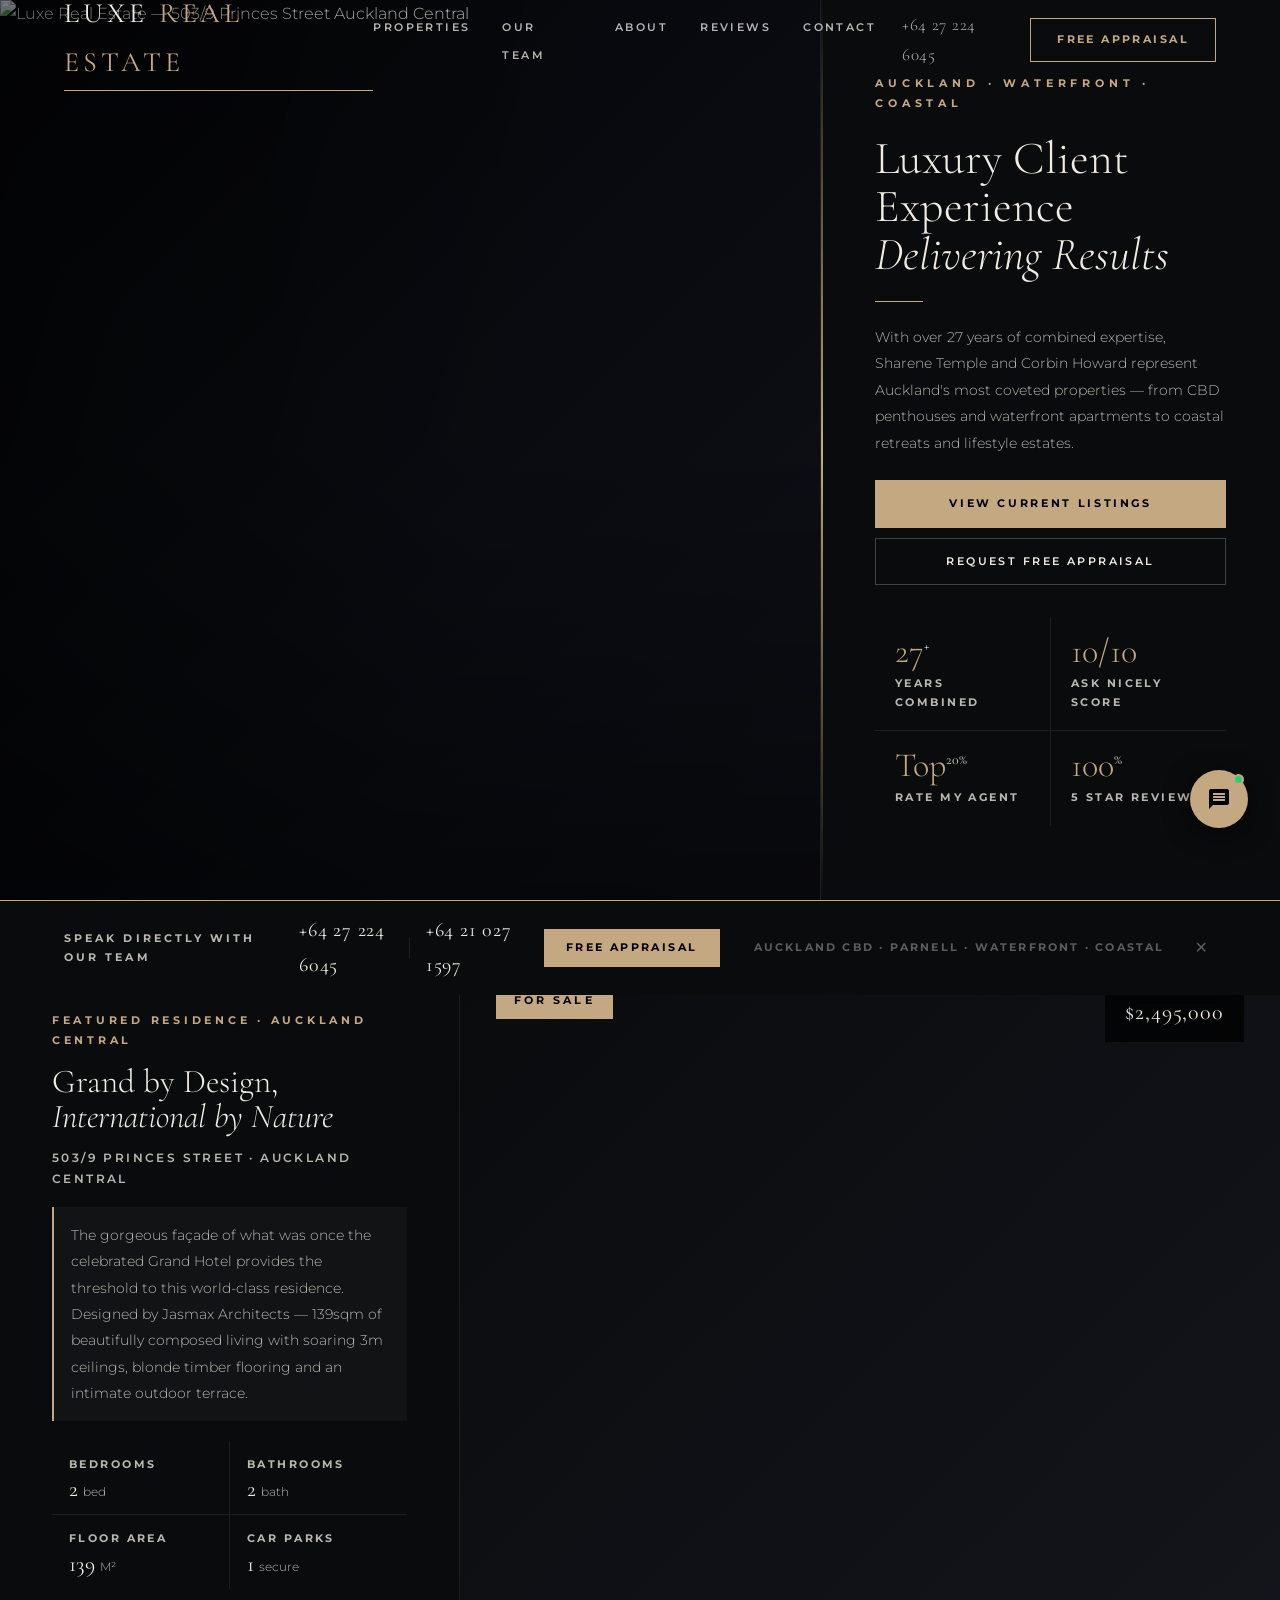
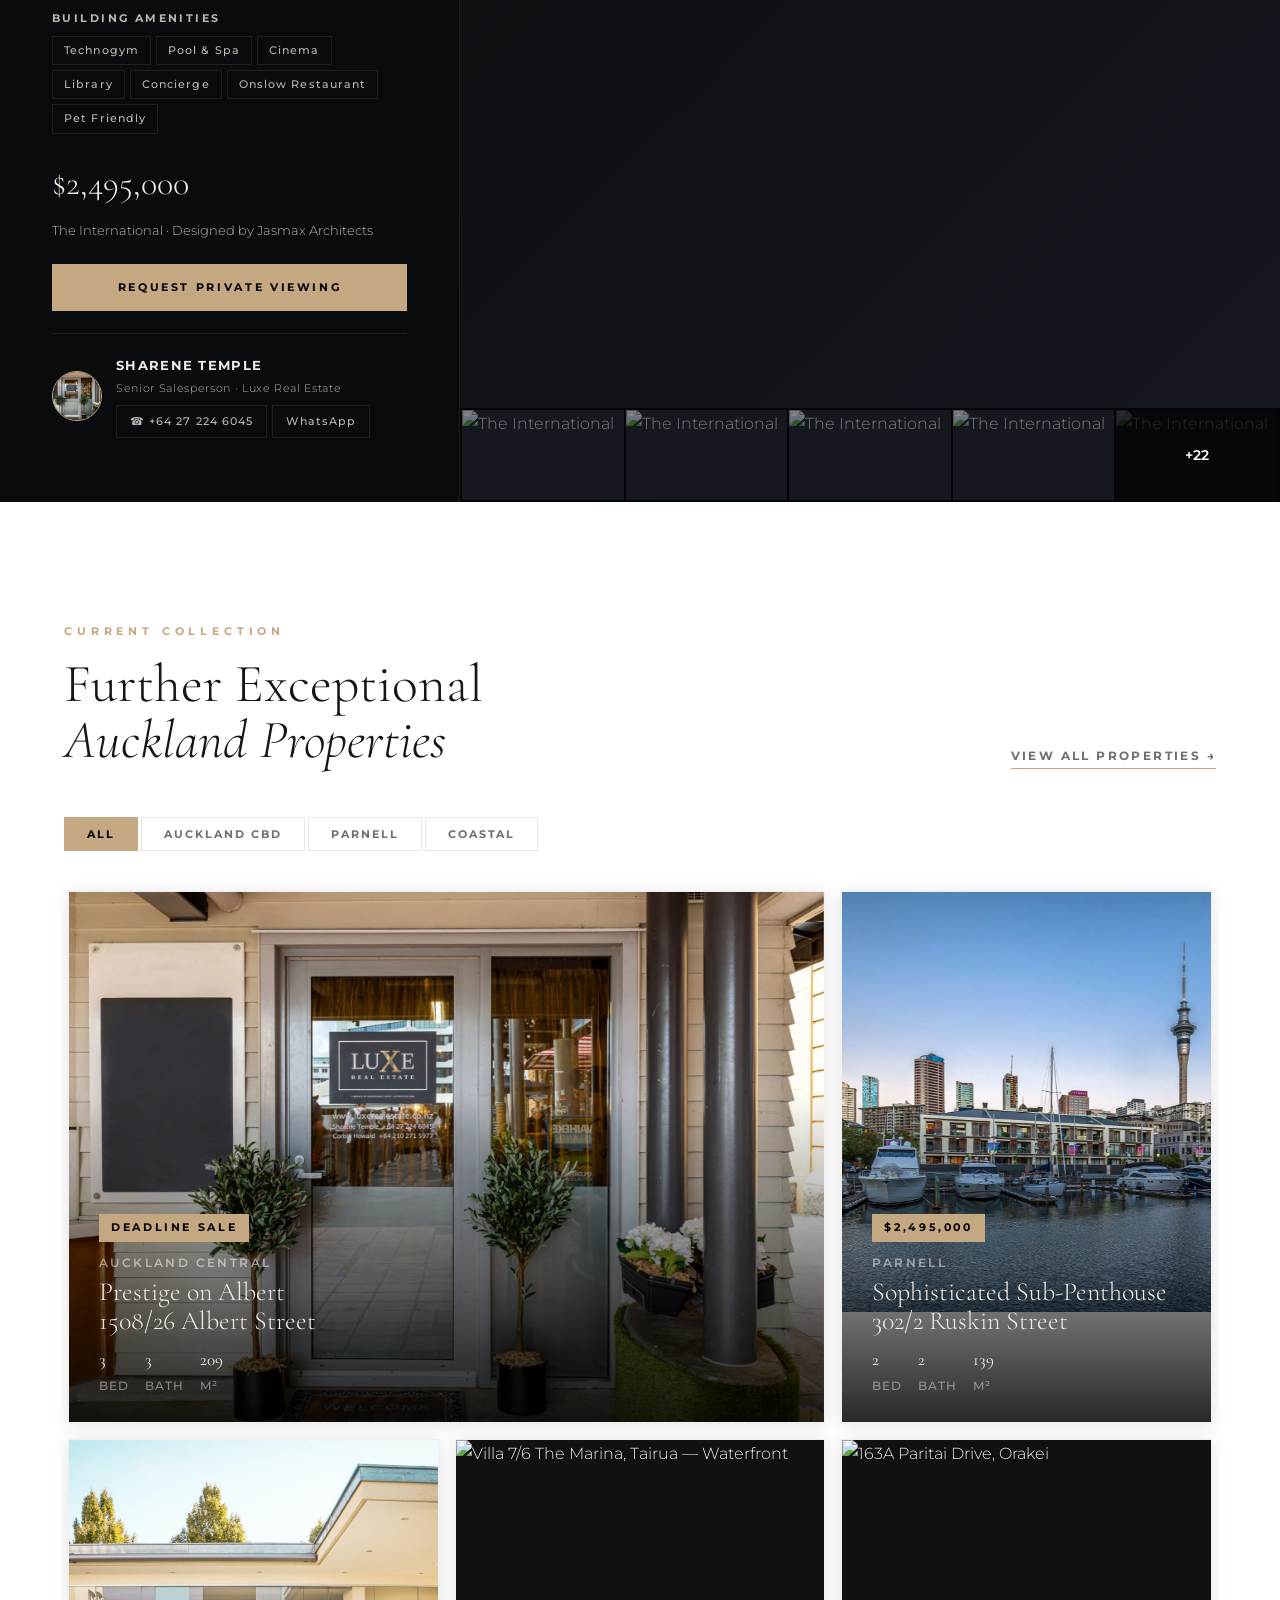
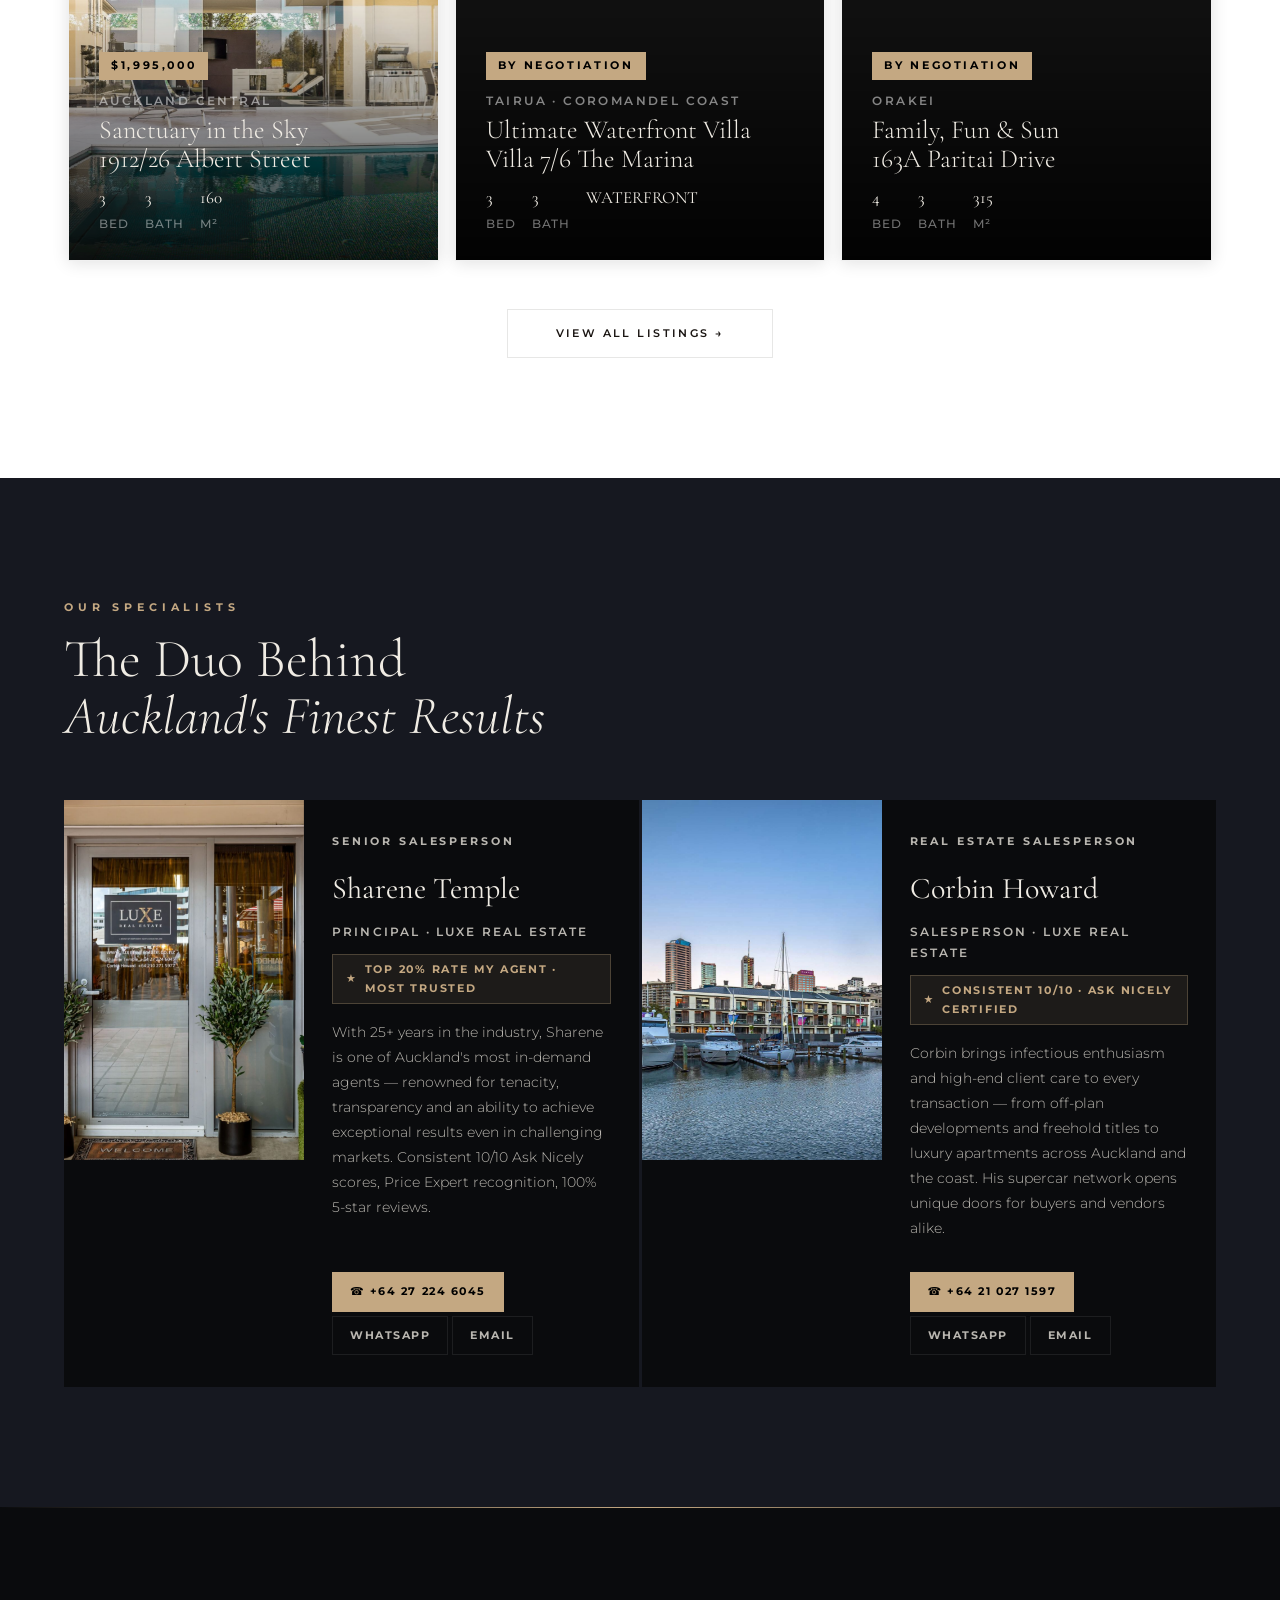
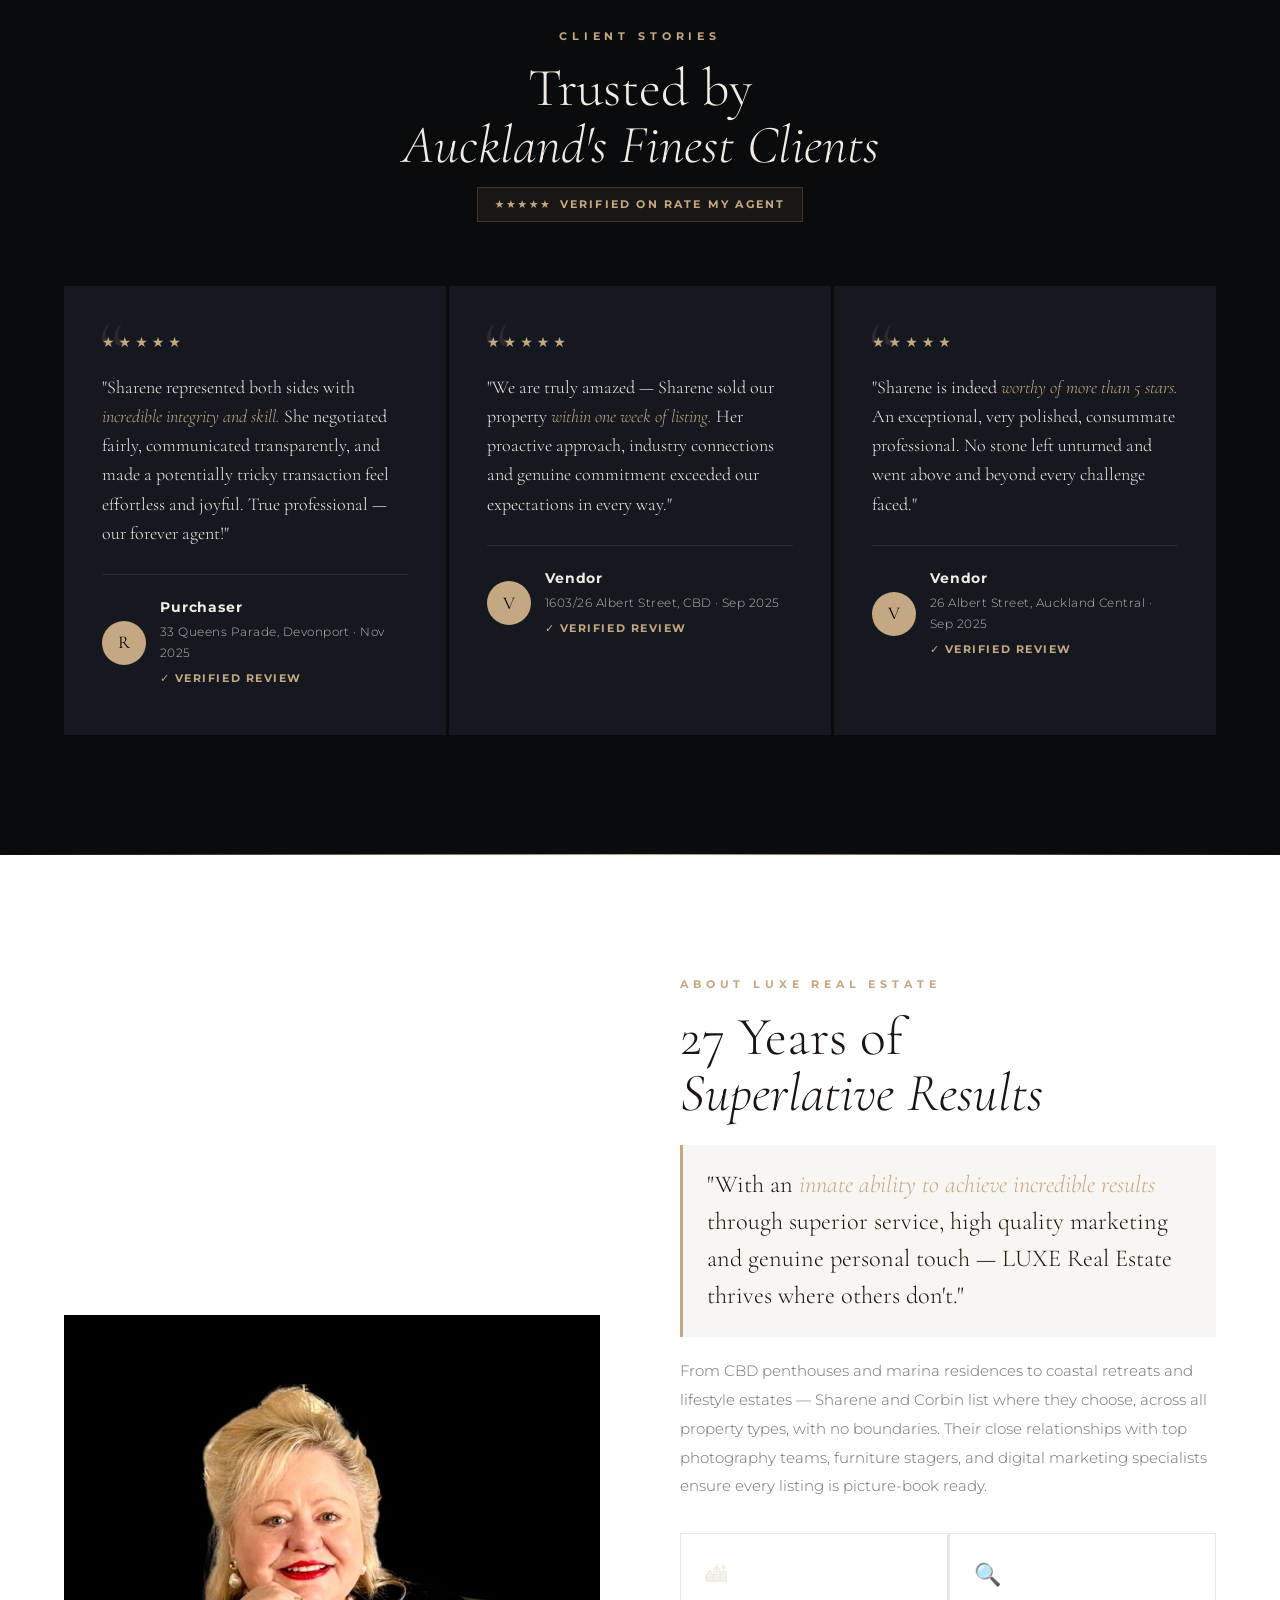
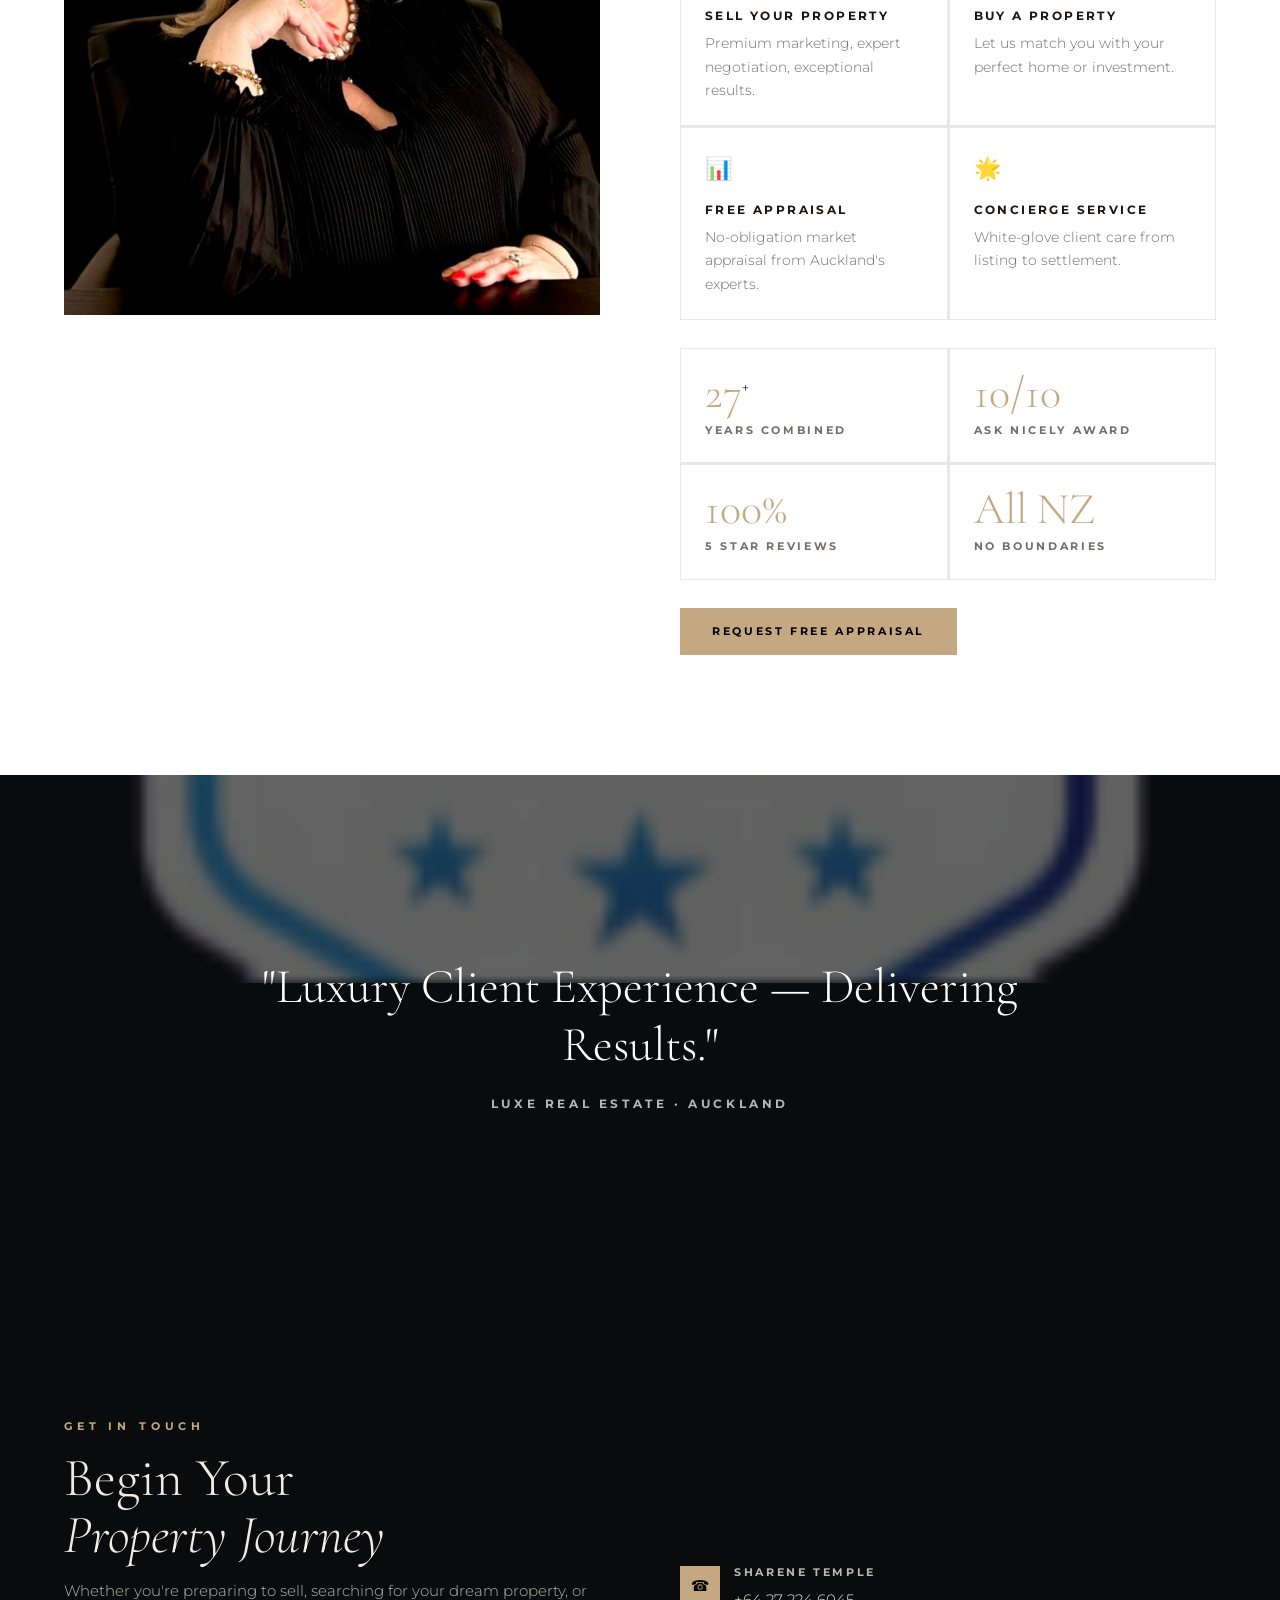
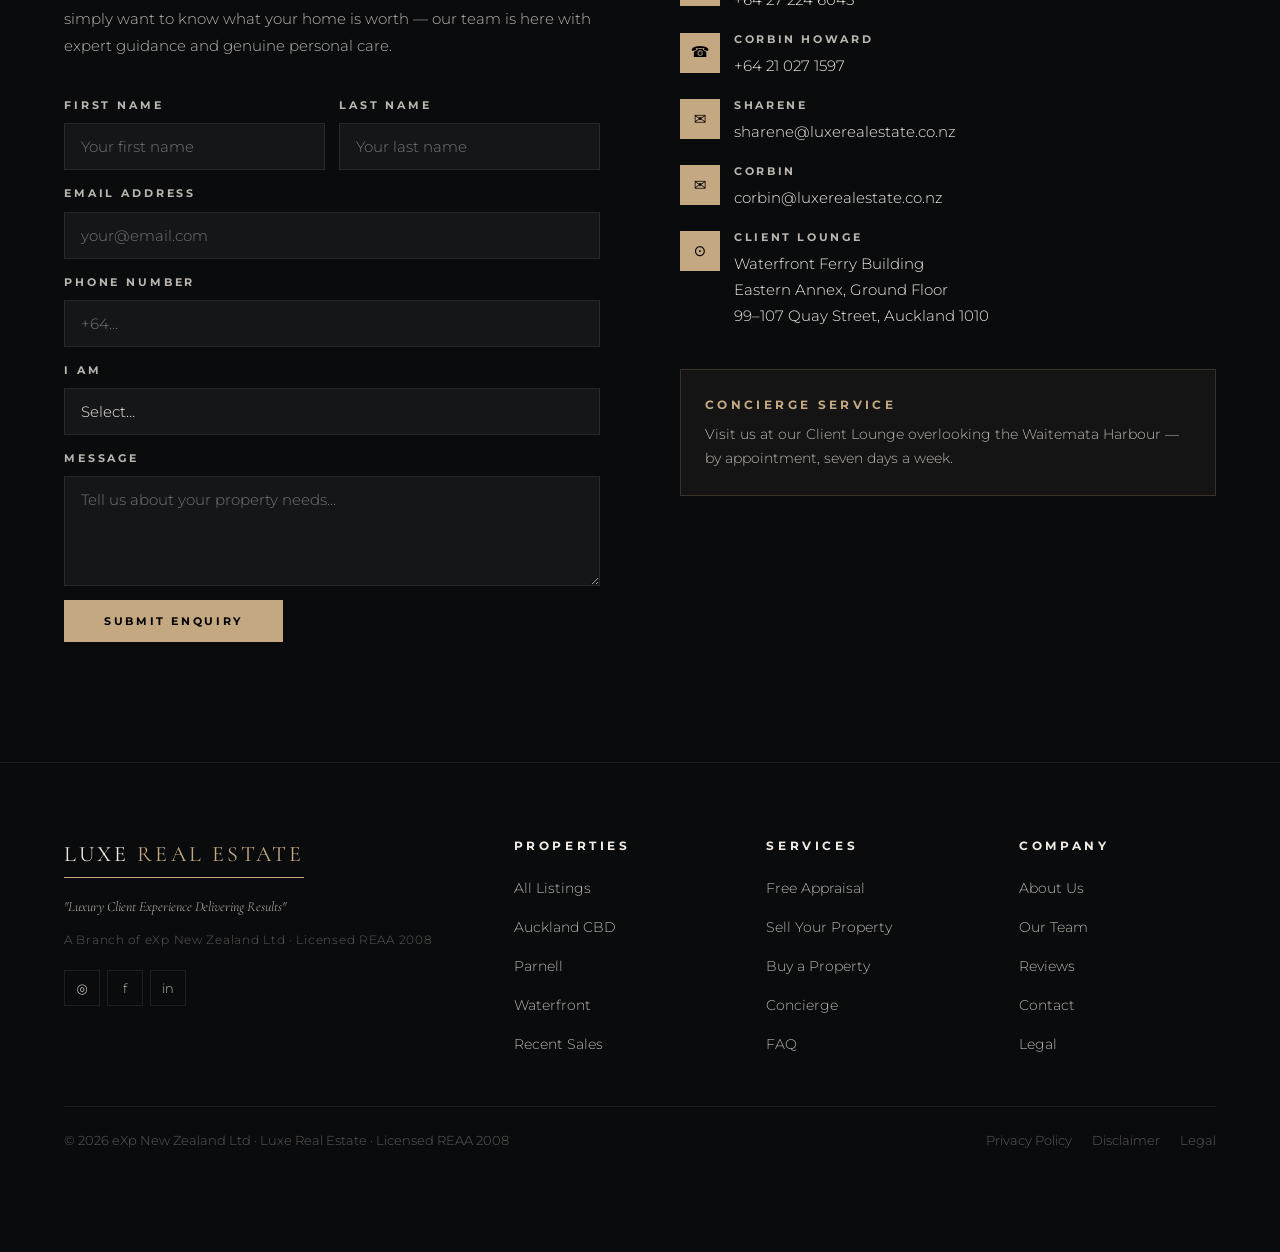
==== commit b94fa72f: "Luxe v3 — white properties+about sections, correct headshots, all-white quote text, Tairua landscape" ====
--- a/index.html
+++ b/index.html
@@ -3,56 +3,41 @@
 <head>
 <meta charset="UTF-8"/>
 <meta name="viewport" content="width=device-width,initial-scale=1.0"/>
-<meta name="description" content="Luxe Real Estate — Luxury Client Experience Delivering Results. Auckland's premium real estate specialists. Sharene Temple & Corbin Howard. CBD, Parnell, Waterfront & beyond."/>
+<meta name="description" content="Luxe Real Estate — Luxury Client Experience Delivering Results. Auckland's premium real estate specialists. Sharene Temple & Corbin Howard."/>
 <title>Luxe Real Estate — Luxury Client Experience Delivering Results</title>
-
-<!-- Preconnect for faster font load -->
 <link rel="preconnect" href="https://fonts.googleapis.com"/>
 <link rel="preconnect" href="https://fonts.gstatic.com" crossorigin/>
-<!-- font-display=swap baked into URL for zero FOIT -->
 <link href="https://fonts.googleapis.com/css2?family=Cormorant+Garamond:ital,wght@0,300;0,400;0,500;0,600;1,300;1,400;1,500&family=Montserrat:wght@300;400;500;600;700&display=swap" rel="stylesheet"/>
 
 <style>
-/* ── DESIGN TOKENS ────────────────────────────────── */
+/* ── TOKENS ─────────────────────────────────── */
 :root{
   --accent:#c4a882; --accent-h:#d4bc96;
   --bg:#0f1014; --bg-dark:#0a0b0d; --bg-mid:#161820; --bg-card:#13141a;
   --text:#f0ece4; --subtle:rgba(240,236,228,.76); --dim:rgba(240,236,228,.36);
   --line:rgba(255,255,255,.08); --line-h:rgba(255,255,255,.18);
+  /* Light section colours */
+  --lt-bg:#ffffff; --lt-bg-alt:#f8f6f2; --lt-text:#1a1512;
+  --lt-subtle:rgba(26,21,18,.62); --lt-dim:rgba(26,21,18,.32);
+  --lt-line:rgba(26,21,18,.1);
   --serif:'Cormorant Garamond',Georgia,serif;
   --sans:'Montserrat',system-ui,sans-serif;
   --ease:cubic-bezier(0.16,1,0.3,1);
   --max-w:1400px; --pad:64px; --nav-h:80px; --panel-w:460px;
 }
-
-/* ── RESET & BASE ──────────────────────────────────── */
 *,*::before,*::after{box-sizing:border-box;margin:0;padding:0}
 html{
   scroll-behavior:smooth;
   -webkit-font-smoothing:antialiased;
   -moz-osx-font-smoothing:grayscale;
   text-rendering:optimizeLegibility;
-  font-synthesis:none;
 }
 body{
-  background:var(--bg);
-  color:var(--text);
-  font-family:var(--sans);
-  font-weight:300;
-  font-size:16px;
-  line-height:1.75;
+  background:var(--bg);color:var(--text);
+  font-family:var(--sans);font-weight:300;font-size:16px;line-height:1.75;
   overflow-x:hidden;
-  font-feature-settings:'kern' 1,'liga' 1,'calt' 1;
-}
-img{
-  display:block;
-  max-width:100%;
-  height:auto;
-  /* GPU-accelerated compositing for crisp rendering */
-  transform:translateZ(0);
-  backface-visibility:hidden;
-  -webkit-backface-visibility:hidden;
-}
+}
+img{display:block;max-width:100%;height:auto;transform:translateZ(0)}
 a{color:inherit;text-decoration:none}
 button{cursor:pointer;border:none;background:none;font-family:inherit;color:inherit}
 ::selection{background:var(--accent);color:#000}
@@ -60,838 +45,325 @@
 ::-webkit-scrollbar-track{background:var(--bg-dark)}
 ::-webkit-scrollbar-thumb{background:var(--accent);border-radius:2px}
 
-/* ── LAYOUT HELPERS ───────────────────────────────── */
 .wrap{max-width:var(--max-w);margin:0 auto;padding:0 var(--pad)}
-.sec-label{
-  font-size:11px;font-weight:700;letter-spacing:.44em;
-  text-transform:uppercase;color:var(--accent);
-  margin-bottom:14px;display:block;
-}
-.sec-title{
-  font-family:var(--serif);font-weight:300;
-  font-size:clamp(34px,4.2vw,60px);
-  line-height:1.05;text-rendering:geometricPrecision;
-}
+.sec-label{font-size:11px;font-weight:700;letter-spacing:.44em;text-transform:uppercase;color:var(--accent);margin-bottom:14px;display:block}
+.sec-label.lt{color:var(--accent)}
+.sec-title{font-family:var(--serif);font-weight:300;font-size:clamp(34px,4.2vw,60px);line-height:1.05}
 .sec-title em{font-style:italic}
-
-/* ── SCROLL REVEAL ────────────────────────────────── */
 .rv{opacity:0;transform:translateY(26px);transition:opacity .9s var(--ease),transform .9s var(--ease)}
 .rv.on{opacity:1;transform:translateY(0)}
 .d1{transition-delay:.1s}.d2{transition-delay:.2s}.d3{transition-delay:.3s}
 
-/* ── BUTTONS ──────────────────────────────────────── */
-.btn-primary{
-  display:inline-block;padding:14px 32px;
-  background:var(--accent);color:#000;
-  font-size:11px;font-weight:700;letter-spacing:.24em;text-transform:uppercase;
-  transition:background .22s,transform .18s;cursor:pointer;border:none;
-  font-family:var(--sans);
-}
+/* BUTTONS */
+.btn-primary{display:inline-block;padding:14px 32px;background:var(--accent);color:#000;font-size:11px;font-weight:700;letter-spacing:.24em;text-transform:uppercase;transition:background .22s,transform .18s;cursor:pointer;border:none;font-family:var(--sans)}
 .btn-primary:hover{background:var(--accent-h);transform:translateY(-1px)}
-.btn-outline{
-  display:inline-block;padding:13px 32px;
-  border:1px solid rgba(255,255,255,.22);color:var(--text);
-  font-size:11px;font-weight:600;letter-spacing:.22em;text-transform:uppercase;
-  transition:all .22s;
-}
+.btn-outline{display:inline-block;padding:13px 32px;border:1px solid rgba(255,255,255,.22);color:var(--text);font-size:11px;font-weight:600;letter-spacing:.22em;text-transform:uppercase;transition:all .22s}
 .btn-outline:hover{border-color:var(--text);background:rgba(255,255,255,.05)}
-
-/* ── STICKY BAR ───────────────────────────────────── */
-#sticky-bar{
-  position:fixed;bottom:0;left:0;right:0;z-index:850;
-  background:var(--bg-dark);border-top:1px solid var(--accent);
-  display:flex;align-items:center;justify-content:center;
-  gap:22px;padding:12px var(--pad);
-  transform:translateY(100%);transition:transform .5s var(--ease);
-}
+.btn-outline-dark{display:inline-block;padding:13px 32px;border:1px solid var(--lt-line);color:var(--lt-text);font-size:11px;font-weight:600;letter-spacing:.22em;text-transform:uppercase;transition:all .22s}
+.btn-outline-dark:hover{border-color:var(--accent);color:var(--accent)}
+
+/* STICKY BAR */
+#sticky-bar{position:fixed;bottom:0;left:0;right:0;z-index:850;background:var(--bg-dark);border-top:1px solid var(--accent);display:flex;align-items:center;justify-content:center;gap:22px;padding:12px var(--pad);transform:translateY(100%);transition:transform .5s var(--ease)}
 #sticky-bar.visible{transform:translateY(0)}
 .sticky-label{font-size:11px;font-weight:700;letter-spacing:.28em;text-transform:uppercase;color:var(--subtle)}
 .sticky-phone{display:flex;align-items:center;gap:16px}
-.sticky-phone a{
-  font-family:var(--serif);font-size:20px;font-weight:400;
-  color:var(--text);letter-spacing:.04em;transition:color .2s;
-}
+.sticky-phone a{font-family:var(--serif);font-size:20px;font-weight:400;color:var(--text);letter-spacing:.04em;transition:color .2s}
 .sticky-phone a:hover{color:var(--accent)}
 .sticky-pipe{width:1px;height:20px;background:var(--line)}
-.sticky-cta{
-  padding:9px 22px;background:var(--accent);color:#000;
-  font-size:11px;font-weight:700;letter-spacing:.22em;text-transform:uppercase;
-  transition:background .2s;white-space:nowrap;margin-left:4px;
-}
+.sticky-cta{padding:9px 22px;background:var(--accent);color:#000;font-size:11px;font-weight:700;letter-spacing:.22em;text-transform:uppercase;transition:background .2s;white-space:nowrap;margin-left:4px}
 .sticky-cta:hover{background:var(--accent-h)}
-.sticky-suburbs{
-  font-size:11px;font-weight:700;letter-spacing:.2em;text-transform:uppercase;
-  color:var(--dim);white-space:nowrap;margin-left:12px;
-}
-.sticky-close{
-  margin-left:auto;color:var(--dim);font-size:16px;
-  cursor:pointer;padding:4px 8px;transition:color .2s;line-height:1;
-}
+.sticky-suburbs{font-size:11px;font-weight:700;letter-spacing:.2em;text-transform:uppercase;color:var(--dim);white-space:nowrap;margin-left:12px}
+.sticky-close{margin-left:auto;color:var(--dim);font-size:16px;cursor:pointer;padding:4px 8px;transition:color .2s;line-height:1}
 .sticky-close:hover{color:var(--text)}
 
-/* ── NAV ──────────────────────────────────────────── */
-#nav{
-  position:fixed;top:0;left:0;right:0;z-index:900;
-  height:var(--nav-h);display:flex;align-items:center;
-  padding:0 var(--pad);transition:background .4s,box-shadow .4s;
-}
-#nav.scrolled{
-  background:rgba(6,7,9,.97);
-  backdrop-filter:blur(28px);-webkit-backdrop-filter:blur(28px);
-  box-shadow:0 1px 0 var(--line);
-}
-.logo{
-  font-family:var(--serif);font-weight:400;font-size:28px;
-  letter-spacing:.14em;color:var(--text);text-transform:uppercase;
-  position:relative;padding-bottom:4px;
-  text-rendering:geometricPrecision;display:inline-block;
-}
-.logo::after{
-  content:'';position:absolute;bottom:0;left:0;right:0;
-  height:1px;background:var(--accent);
-}
+/* NAV */
+#nav{position:fixed;top:0;left:0;right:0;z-index:900;height:var(--nav-h);display:flex;align-items:center;padding:0 var(--pad);transition:background .4s,box-shadow .4s}
+#nav.scrolled{background:rgba(6,7,9,.97);backdrop-filter:blur(28px);-webkit-backdrop-filter:blur(28px);box-shadow:0 1px 0 var(--line)}
+.logo{font-family:var(--serif);font-weight:400;font-size:28px;letter-spacing:.14em;color:var(--text);text-transform:uppercase;position:relative;padding-bottom:4px;display:inline-block}
+.logo::after{content:'';position:absolute;bottom:0;left:0;right:0;height:1px;background:var(--accent)}
 .logo span{color:var(--accent)}
 .nav-links{display:flex;gap:32px;list-style:none;margin-left:auto}
-.nav-links a{
-  font-size:11px;font-weight:600;letter-spacing:.22em;text-transform:uppercase;
-  color:var(--subtle);transition:color .22s;position:relative;
-}
-.nav-links a::after{
-  content:'';position:absolute;bottom:-4px;left:0;right:0;
-  height:1px;background:var(--accent);
-  transform:scaleX(0);transform-origin:left;transition:transform .28s var(--ease);
-}
+.nav-links a{font-size:11px;font-weight:600;letter-spacing:.22em;text-transform:uppercase;color:var(--subtle);transition:color .22s;position:relative}
+.nav-links a::after{content:'';position:absolute;bottom:-4px;left:0;right:0;height:1px;background:var(--accent);transform:scaleX(0);transform-origin:left;transition:transform .28s var(--ease)}
 .nav-links a:hover{color:var(--text)}
 .nav-links a:hover::after{transform:scaleX(1)}
-.nav-phone{
-  margin-left:26px;font-family:var(--serif);font-size:17px;
-  color:var(--subtle);letter-spacing:.04em;transition:color .22s;
-}
+.nav-phone{margin-left:26px;font-family:var(--serif);font-size:17px;color:var(--subtle);letter-spacing:.04em;transition:color .22s}
 .nav-phone:hover{color:var(--accent)}
-.nav-cta{
-  margin-left:16px;padding:11px 26px;
-  background:transparent;border:1px solid var(--accent);
-  color:var(--accent);font-size:11px;font-weight:700;
-  letter-spacing:.22em;text-transform:uppercase;
-  transition:all .22s;white-space:nowrap;
-}
+.nav-cta{margin-left:16px;padding:11px 26px;background:transparent;border:1px solid var(--accent);color:var(--accent);font-size:11px;font-weight:700;letter-spacing:.22em;text-transform:uppercase;transition:all .22s;white-space:nowrap}
 .nav-cta:hover{background:var(--accent);color:#000}
 
-/* ── HERO ─────────────────────────────────────────── */
-#hero{
-  position:relative;height:100vh;min-height:700px;
-  display:grid;grid-template-columns:1fr var(--panel-w);overflow:hidden;
-}
+/* HERO */
+#hero{position:relative;height:100vh;min-height:700px;display:grid;grid-template-columns:1fr var(--panel-w);overflow:hidden}
 .hero-photo{position:relative;overflow:hidden}
-.hero-photo img{
-  width:100%;height:100%;
-  object-fit:cover;object-position:center 30%;
-  transform:scale(1.08);
-  /* will-change for GPU-compositing of zoom animation */
-  will-change:transform;
-  animation:hZoom 22s ease-out forwards;
-  filter:contrast(1.04) saturate(1.06) brightness(.92);
-}
+.hero-photo img{width:100%;height:100%;object-fit:cover;object-position:center 30%;transform:scale(1.08);will-change:transform;animation:hZoom 22s ease-out forwards;filter:contrast(1.04) saturate(1.06) brightness(.88)}
 @keyframes hZoom{to{transform:scale(1.0)}}
-.hero-photo-ov{
-  position:absolute;inset:0;
-  background:
-    linear-gradient(105deg,rgba(0,0,0,.44) 0%,transparent 58%),
-    linear-gradient(to bottom,rgba(0,0,0,.05) 50%,rgba(0,0,0,.52));
-}
-.hero-panel{
-  background:var(--bg-dark);
-  display:flex;flex-direction:column;justify-content:center;
-  padding:0 54px;border-left:1px solid var(--line);
-  position:relative;overflow:hidden;
-}
-.hero-panel::before{
-  content:'';position:absolute;top:0;left:0;bottom:0;width:2px;
-  background:linear-gradient(to bottom,transparent,var(--accent),transparent);
-}
-/* Staggered hero panel animations */
-.hero-sub-brand{
-  font-size:11px;font-weight:700;letter-spacing:.44em;text-transform:uppercase;
-  color:var(--accent);margin-bottom:22px;
-  opacity:0;transform:translateY(14px);
-  animation:fUp .8s .4s var(--ease) forwards;
-}
-.hero-h1{
-  font-family:var(--serif);font-weight:300;
-  font-size:clamp(38px,3.6vw,56px);line-height:1.04;
-  text-rendering:geometricPrecision;
-  opacity:0;transform:translateY(18px);
-  animation:fUp .9s .65s var(--ease) forwards;
-}
+.hero-photo-ov{position:absolute;inset:0;background:linear-gradient(105deg,rgba(0,0,0,.44) 0%,transparent 58%),linear-gradient(to bottom,rgba(0,0,0,.05) 50%,rgba(0,0,0,.52))}
+.hero-panel{background:var(--bg-dark);display:flex;flex-direction:column;justify-content:center;padding:0 54px;border-left:1px solid var(--line);position:relative;overflow:hidden}
+.hero-panel::before{content:'';position:absolute;top:0;left:0;bottom:0;width:2px;background:linear-gradient(to bottom,transparent,var(--accent),transparent)}
+.hero-sub-brand{font-size:11px;font-weight:700;letter-spacing:.44em;text-transform:uppercase;color:var(--accent);margin-bottom:22px;opacity:0;transform:translateY(14px);animation:fUp .8s .4s var(--ease) forwards}
+.hero-h1{font-family:var(--serif);font-weight:300;font-size:clamp(38px,3.6vw,56px);line-height:1.04;opacity:0;transform:translateY(18px);animation:fUp .9s .65s var(--ease) forwards}
 .hero-h1 em{font-style:italic}
-.hero-divider{
-  width:48px;height:1px;background:var(--accent);margin:22px 0;
-  opacity:0;animation:fUp .8s .8s var(--ease) forwards;
-}
-.hero-sub{
-  font-size:14px;color:var(--subtle);line-height:1.9;
-  opacity:0;transform:translateY(14px);
-  animation:fUp .9s .9s var(--ease) forwards;
-}
-.hero-search{
-  display:flex;margin-top:26px;
-  opacity:0;transform:translateY(14px);
-  animation:fUp .9s 1.05s var(--ease) forwards;
-}
-.hero-search input{
-  flex:1;background:rgba(255,255,255,.05);
-  border:1px solid var(--line);border-right:none;
-  color:var(--text);font-family:var(--sans);font-size:14px;font-weight:300;
-  padding:13px 18px;outline:none;
-  transition:border-color .22s,background .22s;
-}
-.hero-search input::placeholder{color:var(--subtle)}
-.hero-search input:focus{border-color:rgba(196,168,130,.5);background:rgba(255,255,255,.075)}
-.btn-search{
-  background:var(--accent);color:#000;font-size:11px;font-weight:700;
-  letter-spacing:.22em;text-transform:uppercase;padding:13px 20px;
-  transition:background .2s;white-space:nowrap;
-}
-.btn-search:hover{background:var(--accent-h)}
-.hero-actions{
-  display:flex;flex-direction:column;gap:10px;margin-top:12px;
-  opacity:0;transform:translateY(14px);
-  animation:fUp .9s 1.14s var(--ease) forwards;
-}
-.hero-actions .btn-primary{text-align:center}
-.hero-stats{
-  display:grid;grid-template-columns:1fr 1fr;gap:1px;
-  margin-top:32px;background:var(--line);
-  opacity:0;transform:translateY(14px);
-  animation:fUp .9s 1.3s var(--ease) forwards;
-}
+.hero-divider{width:48px;height:1px;background:var(--accent);margin:22px 0;opacity:0;animation:fUp .8s .8s var(--ease) forwards}
+.hero-sub{font-size:14px;color:var(--subtle);line-height:1.9;opacity:0;transform:translateY(14px);animation:fUp .9s .9s var(--ease) forwards}
+.hero-actions{display:flex;flex-direction:column;gap:10px;margin-top:24px;opacity:0;transform:translateY(14px);animation:fUp .9s 1.05s var(--ease) forwards}
+.hero-stats{display:grid;grid-template-columns:1fr 1fr;gap:1px;margin-top:32px;background:var(--line);opacity:0;transform:translateY(14px);animation:fUp .9s 1.3s var(--ease) forwards}
 .hstat{background:var(--bg-dark);padding:18px 20px}
-.hstat-n{
-  font-family:var(--serif);font-size:34px;font-weight:300;
-  line-height:1;color:var(--accent);text-rendering:geometricPrecision;
-}
+.hstat-n{font-family:var(--serif);font-size:34px;font-weight:300;line-height:1;color:var(--accent)}
 .hstat-n sup{font-size:14px;color:var(--text);vertical-align:super}
-.hstat-l{
-  font-size:11px;font-weight:700;letter-spacing:.22em;
-  text-transform:uppercase;color:var(--subtle);margin-top:5px;
-}
+.hstat-l{font-size:11px;font-weight:700;letter-spacing:.22em;text-transform:uppercase;color:var(--subtle);margin-top:5px}
 @keyframes fUp{to{opacity:1;transform:translateY(0)}}
 
-/* ── TICKER ───────────────────────────────────────── */
-#ticker{
-  background:var(--bg-dark);
-  border-top:1px solid var(--accent);
-  border-bottom:1px solid rgba(196,168,130,.14);
-  overflow:hidden;padding:13px 0;
-}
-.tick-track{
-  display:flex;white-space:nowrap;
-  will-change:transform;
-  animation:tickScroll 56s linear infinite;
-}
+/* TICKER */
+#ticker{background:var(--bg-dark);border-top:1px solid var(--accent);border-bottom:1px solid rgba(196,168,130,.14);overflow:hidden;padding:13px 0}
+.tick-track{display:flex;white-space:nowrap;will-change:transform;animation:tickScroll 56s linear infinite}
 .tick-track:hover{animation-play-state:paused}
-.tick-item{
-  display:inline-flex;align-items:center;gap:14px;padding:0 36px;
-  font-size:11px;font-weight:700;letter-spacing:.24em;
-  text-transform:uppercase;color:var(--subtle);
-}
+.tick-item{display:inline-flex;align-items:center;gap:14px;padding:0 36px;font-size:11px;font-weight:700;letter-spacing:.24em;text-transform:uppercase;color:var(--subtle)}
 .tick-dot{width:4px;height:4px;background:var(--accent);border-radius:50%;flex-shrink:0}
 @keyframes tickScroll{0%{transform:translateX(0)}100%{transform:translateX(-50%)}}
 
-/* ── FEATURED LISTING ─────────────────────────────── */
+/* FEATURED */
 #featured{padding:0}
-.feat-wrap{
-  display:grid;grid-template-columns:var(--panel-w) 1fr;
-  min-height:92vh;
-}
-.feat-panel{
-  background:var(--bg-dark);
-  display:flex;flex-direction:column;justify-content:center;
-  padding:64px 52px;border-right:1px solid var(--line);order:1;
-}
-.feat-photo-wrap{
-  position:relative;overflow:hidden;
-  background:var(--bg-dark);order:2;min-height:600px;
-}
-.feat-badge{
-  position:absolute;top:36px;left:36px;z-index:2;
-  background:var(--accent);color:#000;
-  font-size:11px;font-weight:700;letter-spacing:.28em;text-transform:uppercase;
-  padding:8px 18px;
-}
-.feat-price-tag{
-  position:absolute;top:36px;right:36px;z-index:2;
-  background:rgba(0,0,0,.72);backdrop-filter:blur(12px);
-  color:var(--text);font-family:var(--serif);font-size:22px;font-weight:400;
-  padding:10px 20px;letter-spacing:.04em;
-}
-.feat-photo{
-  width:100%;height:100%;
-  object-fit:cover;object-position:center;
-  filter:contrast(1.03) saturate(1.03);
-  transition:transform .9s var(--ease);
-  will-change:transform;
-  display:block;
-}
+.feat-wrap{display:grid;grid-template-columns:var(--panel-w) 1fr;min-height:92vh}
+.feat-panel{background:var(--bg-dark);display:flex;flex-direction:column;justify-content:center;padding:64px 52px;border-right:1px solid var(--line);order:1}
+.feat-photo-wrap{position:relative;overflow:hidden;background:var(--bg-dark);order:2;min-height:600px}
+.feat-badge{position:absolute;top:36px;left:36px;z-index:2;background:var(--accent);color:#000;font-size:11px;font-weight:700;letter-spacing:.28em;text-transform:uppercase;padding:8px 18px}
+.feat-price-tag{position:absolute;top:36px;right:36px;z-index:2;background:rgba(0,0,0,.72);backdrop-filter:blur(12px);color:var(--text);font-family:var(--serif);font-size:22px;font-weight:400;padding:10px 20px;letter-spacing:.04em}
+.feat-photo{width:100%;height:100%;object-fit:cover;object-position:center;transition:transform .9s var(--ease);will-change:transform;display:block}
 .feat-photo-wrap:hover .feat-photo{transform:scale(1.03)}
-.feat-thumbs{
-  position:absolute;bottom:0;left:0;right:0;
-  display:flex;gap:2px;height:94px;
-  background:rgba(0,0,0,.8);padding:2px;
-}
+.feat-thumbs{position:absolute;bottom:0;left:0;right:0;display:flex;gap:2px;height:94px;background:rgba(0,0,0,.8);padding:2px}
 .feat-thumb{flex:1;overflow:hidden;cursor:pointer;position:relative;min-width:0}
-.feat-thumb img{
-  width:100%;height:100%;object-fit:cover;
-  filter:brightness(.52) contrast(1.05);
-  transition:filter .28s;display:block;
-}
+.feat-thumb img{width:100%;height:100%;object-fit:cover;filter:brightness(.52);transition:filter .28s;display:block}
 .feat-thumb:hover img{filter:brightness(1)}
-.feat-thumb-more{
-  position:absolute;inset:0;background:rgba(0,0,0,.68);
-  display:flex;align-items:center;justify-content:center;
-  font-size:14px;font-weight:600;color:#fff;
-}
-.feat-eyebrow{
-  font-size:11px;font-weight:700;letter-spacing:.34em;text-transform:uppercase;
-  color:var(--accent);margin-bottom:14px;
-}
-.feat-title{
-  font-family:var(--serif);font-weight:300;
-  font-size:clamp(26px,2.6vw,42px);line-height:1.07;
-  text-rendering:geometricPrecision;
-}
+.feat-thumb-more{position:absolute;inset:0;background:rgba(0,0,0,.68);display:flex;align-items:center;justify-content:center;font-size:14px;font-weight:600;color:#fff}
+.feat-eyebrow{font-size:11px;font-weight:700;letter-spacing:.34em;text-transform:uppercase;color:var(--accent);margin-bottom:14px}
+.feat-title{font-family:var(--serif);font-weight:300;font-size:clamp(26px,2.6vw,42px);line-height:1.07}
 .feat-title em{font-style:italic}
-.feat-addr{
-  font-size:12px;font-weight:600;letter-spacing:.2em;text-transform:uppercase;
-  color:var(--subtle);margin:12px 0 18px;
-}
-.feat-desc{
-  font-size:14px;color:var(--subtle);line-height:1.88;
-  padding:15px 17px;background:rgba(255,255,255,.032);
-  border-left:2px solid var(--accent);margin-bottom:20px;
-}
-.feat-specs{
-  display:grid;grid-template-columns:1fr 1fr;gap:1px;
-  background:var(--line);margin-bottom:20px;
-}
+.feat-addr{font-size:12px;font-weight:600;letter-spacing:.2em;text-transform:uppercase;color:var(--subtle);margin:12px 0 18px}
+.feat-desc{font-size:14px;color:var(--subtle);line-height:1.88;padding:15px 17px;background:rgba(255,255,255,.032);border-left:2px solid var(--accent);margin-bottom:20px}
+.feat-specs{display:grid;grid-template-columns:1fr 1fr;gap:1px;background:var(--line);margin-bottom:20px}
 .fspec{background:var(--bg-dark);padding:14px 17px}
-.fspec label{
-  font-size:11px;font-weight:700;letter-spacing:.22em;text-transform:uppercase;
-  color:var(--subtle);display:block;margin-bottom:4px;
-}
-.fspec p{
-  font-family:var(--serif);font-size:22px;font-weight:400;
-  line-height:1;text-rendering:geometricPrecision;
-}
+.fspec label{font-size:11px;font-weight:700;letter-spacing:.22em;text-transform:uppercase;color:var(--subtle);display:block;margin-bottom:4px}
+.fspec p{font-family:var(--serif);font-size:22px;font-weight:400;line-height:1}
 .fspec p small{font-family:var(--sans);font-size:12px;font-weight:300;color:var(--subtle)}
 .feat-amenities{margin-bottom:20px}
-.feat-amen-label{
-  font-size:11px;font-weight:700;letter-spacing:.22em;text-transform:uppercase;
-  color:var(--subtle);margin-bottom:8px;
-}
+.feat-amen-label{font-size:11px;font-weight:700;letter-spacing:.22em;text-transform:uppercase;color:var(--subtle);margin-bottom:8px}
 .feat-amen-list{display:flex;flex-wrap:wrap;gap:5px}
-.feat-amen{
-  padding:4px 11px;border:1px solid var(--line);
-  font-size:11px;font-weight:500;letter-spacing:.1em;color:var(--subtle);
-}
-.feat-price{
-  font-family:var(--serif);font-size:34px;font-weight:300;
-  margin-bottom:6px;text-rendering:geometricPrecision;
-}
+.feat-amen{padding:4px 11px;border:1px solid var(--line);font-size:11px;font-weight:500;letter-spacing:.1em;color:var(--subtle)}
+.feat-price{font-family:var(--serif);font-size:34px;font-weight:300;margin-bottom:6px}
 .feat-price-note{font-size:13px;color:var(--subtle);margin-bottom:22px}
-.feat-agent{
-  display:flex;align-items:center;gap:14px;
-  padding-top:20px;border-top:1px solid var(--line);
-}
-.feat-agent-photo{
-  width:50px;height:50px;border-radius:50%;overflow:hidden;
-  flex-shrink:0;border:1px solid var(--accent);
-}
-.feat-agent-photo img{
-  width:100%;height:100%;object-fit:cover;object-position:top center;display:block;
-}
+.feat-agent{display:flex;align-items:center;gap:14px;padding-top:20px;border-top:1px solid var(--line)}
+.feat-agent-photo{width:50px;height:50px;border-radius:50%;overflow:hidden;flex-shrink:0;border:1px solid var(--accent)}
+.feat-agent-photo img{width:100%;height:100%;object-fit:cover;object-position:top center;display:block}
 .feat-agent-name{font-size:13px;font-weight:700;letter-spacing:.1em;text-transform:uppercase}
 .feat-agent-role{font-size:11px;color:var(--subtle);margin-top:2px;letter-spacing:.06em}
 .feat-agent-btns{display:flex;gap:5px;margin-top:7px;flex-wrap:wrap}
-.agent-btn{
-  padding:6px 13px;border:1px solid var(--line);
-  font-size:11px;font-weight:500;letter-spacing:.1em;
-  color:var(--subtle);transition:all .2s;
-}
+.agent-btn{padding:6px 13px;border:1px solid var(--line);font-size:11px;font-weight:500;letter-spacing:.1em;color:var(--subtle);transition:all .2s}
 .agent-btn:hover{border-color:var(--accent);color:var(--accent)}
 
-/* ── PROPERTIES GRID ──────────────────────────────── */
-#properties{padding:120px 0}
-.sec-head{
-  display:flex;justify-content:space-between;align-items:flex-end;
-  margin-bottom:48px;
-}
-.view-all{
-  font-size:12px;font-weight:700;letter-spacing:.2em;text-transform:uppercase;
-  color:var(--subtle);border-bottom:1px solid var(--accent);
-  padding-bottom:2px;transition:color .2s;white-space:nowrap;
-}
-.view-all:hover{color:var(--text)}
+/* ── PROPERTIES — WHITE BACKGROUND ── */
+#properties{
+  padding:120px 0;
+  background:var(--lt-bg);
+}
+#properties .sec-label{color:var(--accent)}
+#properties .sec-title{color:var(--lt-text)}
+.sec-head{display:flex;justify-content:space-between;align-items:flex-end;margin-bottom:48px}
+.view-all{font-size:12px;font-weight:700;letter-spacing:.2em;text-transform:uppercase;color:var(--lt-subtle);border-bottom:1px solid var(--accent);padding-bottom:2px;transition:color .2s;white-space:nowrap}
+.view-all:hover{color:var(--lt-text)}
 .prop-filters{display:flex;gap:3px;margin-bottom:36px}
-.pfilter{
-  padding:9px 22px;font-size:11px;font-weight:700;letter-spacing:.18em;
-  text-transform:uppercase;color:var(--subtle);
-  border:1px solid var(--line);transition:all .2s;
-}
+.pfilter{padding:9px 22px;font-size:11px;font-weight:700;letter-spacing:.18em;text-transform:uppercase;color:var(--lt-subtle);border:1px solid var(--lt-line);transition:all .2s;background:transparent}
 .pfilter.active,.pfilter:hover{background:var(--accent);border-color:var(--accent);color:#000}
-.prop-grid{display:grid;grid-template-columns:repeat(3,1fr);gap:3px}
-.prop-card{position:relative;overflow:hidden;background:var(--bg-dark);cursor:pointer}
+/* Cards: black-framed on white background */
+.prop-grid{display:grid;grid-template-columns:repeat(3,1fr);gap:16px;padding:4px}
+.prop-card{position:relative;overflow:hidden;background:#fff;cursor:pointer;box-shadow:0 2px 16px rgba(0,0,0,.12);border:1px solid rgba(0,0,0,.06);transition:box-shadow .35s var(--ease),transform .35s var(--ease)}
 .prop-card:first-child{grid-column:span 2}
-.prop-img{
-  width:100%;height:420px;object-fit:cover;display:block;
-  filter:brightness(.76) contrast(1.04) saturate(1.02);
-  transition:transform .75s var(--ease),filter .4s;
-  will-change:transform;
-}
+.prop-card:hover{box-shadow:0 12px 48px rgba(0,0,0,.22);transform:translateY(-3px)}
+.prop-img{width:100%;height:420px;object-fit:cover;display:block;transition:transform .75s var(--ease);will-change:transform}
 .prop-card:first-child .prop-img{height:530px}
-.prop-card:hover .prop-img{transform:scale(1.05);filter:brightness(.94) contrast(1.03)}
-.prop-overlay{
-  position:absolute;inset:0;
-  background:linear-gradient(transparent 30%,rgba(0,0,0,.88));
-}
+.prop-card:hover .prop-img{transform:scale(1.04)}
+.prop-overlay{position:absolute;inset:0;background:linear-gradient(transparent 38%,rgba(0,0,0,.84))}
 .prop-info{position:absolute;bottom:0;left:0;right:0;padding:26px 30px}
-.prop-tag{
-  display:inline-block;padding:4px 12px;background:var(--accent);color:#000;
-  font-size:11px;font-weight:700;letter-spacing:.24em;
-  text-transform:uppercase;margin-bottom:10px;
-}
-.prop-suburb{
-  font-size:12px;font-weight:600;letter-spacing:.2em;text-transform:uppercase;
-  color:rgba(255,255,255,.5);margin-bottom:4px;
-}
-.prop-name{
-  font-family:var(--serif);font-size:26px;font-weight:300;
-  line-height:1.14;text-rendering:geometricPrecision;
-}
+.prop-tag{display:inline-block;padding:4px 12px;background:var(--accent);color:#000;font-size:11px;font-weight:700;letter-spacing:.24em;text-transform:uppercase;margin-bottom:10px}
+.prop-suburb{font-size:12px;font-weight:600;letter-spacing:.2em;text-transform:uppercase;color:rgba(255,255,255,.5);margin-bottom:4px}
+.prop-name{font-family:var(--serif);font-size:26px;font-weight:300;line-height:1.14}
 .prop-stats{display:flex;gap:16px;margin-top:9px}
-.prop-stat{
-  font-size:12px;font-weight:500;letter-spacing:.08em;
-  text-transform:uppercase;color:rgba(255,255,255,.44);
-}
-.prop-stat strong{
-  display:block;font-family:var(--serif);font-size:17px;font-weight:400;
-  color:var(--text);letter-spacing:0;text-rendering:geometricPrecision;
-}
+.prop-stat{font-size:12px;font-weight:500;letter-spacing:.08em;text-transform:uppercase;color:rgba(255,255,255,.44)}
+.prop-stat strong{display:block;font-family:var(--serif);font-size:17px;font-weight:400;color:var(--text);letter-spacing:0}
 .prop-view-all{text-align:center;margin-top:44px}
 
-/* ── SPECIALISTS ──────────────────────────────────── */
+/* ── SPECIALISTS — DARK ── */
 #specialists{padding:120px 0;background:var(--bg-mid)}
 .spec-grid{display:grid;grid-template-columns:1fr 1fr;gap:3px;margin-top:56px}
-.spec-card{
-  display:grid;grid-template-columns:240px 1fr;
-  background:var(--bg-dark);overflow:hidden;
-  transition:transform .35s var(--ease),box-shadow .35s;
-}
+.spec-card{display:grid;grid-template-columns:240px 1fr;background:var(--bg-dark);overflow:hidden;transition:transform .35s var(--ease),box-shadow .35s}
 .spec-card:hover{transform:translateY(-3px);box-shadow:0 20px 52px rgba(0,0,0,.6)}
-.spec-photo{
-  width:240px;height:360px;
-  object-fit:cover;object-position:top center;
-  filter:brightness(.84) contrast(1.06);
-  transition:filter .5s;display:block;
-}
-.spec-card:hover .spec-photo{filter:brightness(.96) contrast(1.03)}
+.spec-photo{width:240px;height:360px;object-fit:cover;object-position:top center;display:block;transition:filter .5s}
+.spec-card:hover .spec-photo{}
 .spec-body{padding:32px 28px;display:flex;flex-direction:column;justify-content:space-between}
-.spec-badge{
-  font-size:11px;font-weight:700;letter-spacing:.26em;text-transform:uppercase;
-  color:var(--subtle);margin-bottom:12px;display:block;
-}
-.spec-name{font-family:var(--serif);font-size:30px;font-weight:400;text-rendering:geometricPrecision}
-.spec-role{
-  font-size:12px;font-weight:600;letter-spacing:.18em;text-transform:uppercase;
-  color:var(--subtle);margin-top:5px;
-}
-.accolade-badge{
-  display:inline-flex;align-items:center;gap:7px;
-  padding:5px 13px;background:rgba(196,168,130,.1);
-  border:1px solid rgba(196,168,130,.28);
-  font-size:11px;font-weight:700;letter-spacing:.16em;text-transform:uppercase;
-  color:var(--accent);margin-top:12px;margin-bottom:4px;
-}
+.spec-badge{font-size:11px;font-weight:700;letter-spacing:.26em;text-transform:uppercase;color:var(--subtle);margin-bottom:12px;display:block}
+.spec-name{font-family:var(--serif);font-size:30px;font-weight:400}
+.spec-role{font-size:12px;font-weight:600;letter-spacing:.18em;text-transform:uppercase;color:var(--subtle);margin-top:5px}
+.accolade-badge{display:inline-flex;align-items:center;gap:7px;padding:5px 13px;background:rgba(196,168,130,.1);border:1px solid rgba(196,168,130,.28);font-size:11px;font-weight:700;letter-spacing:.16em;text-transform:uppercase;color:var(--accent);margin-top:12px;margin-bottom:4px}
 .accolade-badge::before{content:'★';font-size:11px}
 .spec-bio{font-size:14px;color:var(--subtle);line-height:1.78;margin:12px 0 16px}
 .spec-actions{display:flex;gap:4px;flex-wrap:wrap;margin-top:auto;padding-top:16px}
-.spec-btn{
-  padding:9px 17px;border:1px solid var(--line);
-  font-size:11px;font-weight:700;letter-spacing:.14em;text-transform:uppercase;
-  color:var(--subtle);transition:all .2s;
-}
+.spec-btn{padding:9px 17px;border:1px solid var(--line);font-size:11px;font-weight:700;letter-spacing:.14em;text-transform:uppercase;color:var(--subtle);transition:all .2s}
 .spec-btn:hover{border-color:var(--accent);color:var(--accent)}
 .spec-btn.primary{background:var(--accent);border-color:var(--accent);color:#000}
 .spec-btn.primary:hover{background:var(--accent-h)}
 
-/* ── TESTIMONIALS ─────────────────────────────────── */
-#testimonials{
-  padding:120px 0;background:var(--bg-dark);
-  position:relative;overflow:hidden;
-}
-#testimonials::before{
-  content:'';position:absolute;top:0;left:0;right:0;height:1px;
-  background:linear-gradient(to right,transparent,var(--accent),transparent);
-}
-#testimonials::after{
-  content:'';position:absolute;bottom:0;left:0;right:0;height:1px;
-  background:linear-gradient(to right,transparent,var(--accent),transparent);
-}
+/* ── TESTIMONIALS — DARK ── */
+#testimonials{padding:120px 0;background:var(--bg-dark);position:relative;overflow:hidden}
+#testimonials::before{content:'';position:absolute;top:0;left:0;right:0;height:1px;background:linear-gradient(to right,transparent,var(--accent),transparent)}
+#testimonials::after{content:'';position:absolute;bottom:0;left:0;right:0;height:1px;background:linear-gradient(to right,transparent,var(--accent),transparent)}
 .test-intro{text-align:center;max-width:560px;margin:0 auto 64px}
-.test-rate-badge{
-  display:inline-flex;align-items:center;gap:8px;
-  padding:7px 16px;background:rgba(196,168,130,.08);
-  border:1px solid rgba(196,168,130,.22);
-  font-size:11px;font-weight:700;letter-spacing:.2em;text-transform:uppercase;
-  color:var(--accent);margin-top:14px;
-}
+.test-rate-badge{display:inline-flex;align-items:center;gap:8px;padding:7px 16px;background:rgba(196,168,130,.08);border:1px solid rgba(196,168,130,.22);font-size:11px;font-weight:700;letter-spacing:.2em;text-transform:uppercase;color:var(--accent);margin-top:14px}
 .test-rate-badge::before{content:'★★★★★';letter-spacing:.14em;font-size:11px}
 .test-grid{display:grid;grid-template-columns:repeat(3,1fr);gap:3px}
-.test-card{
-  background:var(--bg-mid);padding:44px 38px;position:relative;
-  transition:transform .35s var(--ease),background .3s;
-}
+.test-card{background:var(--bg-mid);padding:44px 38px;position:relative;transition:transform .35s var(--ease),background .3s}
 .test-card:hover{transform:translateY(-4px);background:var(--bg-card)}
-.test-card::before{
-  content:'\201C';position:absolute;top:22px;left:34px;
-  font-family:var(--serif);font-size:88px;line-height:1;
-  color:rgba(196,168,130,.13);pointer-events:none;
-}
+.test-card::before{content:'\201C';position:absolute;top:22px;left:34px;font-family:var(--serif);font-size:88px;line-height:1;color:rgba(196,168,130,.13);pointer-events:none}
 .test-stars{display:flex;gap:4px;margin-bottom:18px}
 .test-star{color:var(--accent);font-size:14px}
-.test-body{
-  font-family:var(--serif);font-size:18px;font-weight:300;
-  line-height:1.62;color:var(--text);margin-bottom:26px;
-  text-rendering:geometricPrecision;
-}
+.test-body{font-family:var(--serif);font-size:18px;font-weight:300;line-height:1.62;color:var(--text);margin-bottom:26px}
 .test-body em{font-style:italic;color:var(--accent)}
-.test-author{
-  display:flex;align-items:center;gap:14px;
-  padding-top:20px;border-top:1px solid var(--line);
-}
-.test-avatar{
-  width:44px;height:44px;border-radius:50%;background:var(--accent);
-  display:flex;align-items:center;justify-content:center;
-  font-family:var(--serif);font-size:18px;font-weight:400;color:#000;flex-shrink:0;
-}
-.test-name{font-size:14px;font-weight:700;letter-spacing:.06em;color:var(--text)}
+.test-author{display:flex;align-items:center;gap:14px;padding-top:20px;border-top:1px solid var(--line)}
+.test-avatar{width:44px;height:44px;border-radius:50%;background:var(--accent);display:flex;align-items:center;justify-content:center;font-family:var(--serif);font-size:18px;font-weight:400;color:#000;flex-shrink:0}
+.test-name{font-size:14px;font-weight:700;letter-spacing:.06em}
 .test-sub{font-size:12px;color:var(--subtle);margin-top:2px;letter-spacing:.04em}
-.test-verified{
-  display:inline-flex;align-items:center;gap:4px;
-  font-size:11px;font-weight:700;letter-spacing:.14em;text-transform:uppercase;
-  color:var(--accent);margin-top:4px;
-}
+.test-verified{display:inline-flex;align-items:center;gap:4px;font-size:11px;font-weight:700;letter-spacing:.14em;text-transform:uppercase;color:var(--accent);margin-top:4px}
 .test-verified::before{content:'✓';font-size:11px}
 
-/* ── ABOUT ────────────────────────────────────────── */
+/* ── ABOUT — WHITE BACKGROUND ── */
 #about{
-  padding:120px 0;background:var(--bg-mid);
+  padding:120px 0;
+  background:var(--lt-bg);
   position:relative;overflow:hidden;
 }
-#about::before{
-  content:'LUXE';position:absolute;right:-30px;top:50%;
-  transform:translateY(-50%);
-  font-family:var(--sans);font-weight:700;font-size:220px;letter-spacing:.3em;
-  color:rgba(255,255,255,.011);pointer-events:none;user-select:none;
-}
 .about-grid{display:grid;grid-template-columns:1fr 1fr;gap:80px;align-items:center}
-.about-img{
-  width:100%;height:600px;object-fit:cover;object-position:center;
-  display:block;filter:contrast(1.04);
-}
+.about-img{width:100%;height:600px;object-fit:cover;object-position:center top;display:block}
 .about-quote{
   font-family:var(--serif);font-size:clamp(18px,1.9vw,26px);font-weight:300;
   line-height:1.52;margin:24px 0 20px;padding:22px 24px;
-  border-left:2px solid var(--accent);background:rgba(255,255,255,.024);
-  text-rendering:geometricPrecision;
+  border-left:3px solid var(--accent);
+  background:var(--lt-bg-alt);
+  color:var(--lt-text);
 }
 .about-quote em{font-style:italic;color:var(--accent)}
-.about-body{font-size:15px;color:var(--subtle);line-height:1.92}
-.about-services{display:grid;grid-template-columns:1fr 1fr;gap:1px;margin-top:32px;background:var(--line)}
-.about-service{background:var(--bg-mid);padding:22px 24px}
+.about-sec-label{font-size:11px;font-weight:700;letter-spacing:.44em;text-transform:uppercase;color:var(--accent);margin-bottom:14px;display:block}
+.about-title{font-family:var(--serif);font-weight:300;font-size:clamp(34px,4.2vw,60px);line-height:1.05;color:var(--lt-text)}
+.about-title em{font-style:italic}
+.about-body{font-size:15px;color:var(--lt-subtle);line-height:1.92}
+.about-services{display:grid;grid-template-columns:1fr 1fr;gap:1px;margin-top:32px;background:var(--lt-line)}
+.about-service{background:var(--lt-bg);padding:22px 24px;border:1px solid var(--lt-line)}
 .about-service-icon{font-size:22px;margin-bottom:10px}
-.about-service-title{
-  font-size:12px;font-weight:700;letter-spacing:.2em;text-transform:uppercase;
-  color:var(--text);margin-bottom:6px;
-}
-.about-service-body{font-size:14px;color:var(--subtle);line-height:1.7}
-.about-stats{display:grid;grid-template-columns:1fr 1fr;gap:1px;margin-top:28px;background:var(--line)}
-.about-stat{background:var(--bg-mid);padding:22px 24px}
-.astat-n{
-  font-family:var(--serif);font-size:44px;font-weight:300;
-  line-height:1;color:var(--accent);text-rendering:geometricPrecision;
-}
-.astat-n sup{font-size:17px;color:var(--text)}
-.astat-l{
-  font-size:11px;font-weight:700;letter-spacing:.24em;text-transform:uppercase;
-  color:var(--subtle);margin-top:6px;
-}
-
-/* ── QUOTE BREAK — no background-attachment:fixed (Chrome artefacts) ── */
-#quote-break{
-  height:58vh;min-height:360px;
-  position:relative;overflow:hidden;
-}
-.qb-bg{
-  position:absolute;
-  /* 120% size + JS translateY for parallax effect without fixed attachment */
-  inset:-15% 0;
-  background-image:url('images/quote-bg.jpg');
-  background-size:cover;
-  background-position:center center;
-  filter:contrast(1.04) saturate(1.02) brightness(.62);
-  will-change:transform;
-}
-.qb-overlay{
-  position:absolute;inset:0;background:rgba(0,0,0,.46);
-  display:flex;align-items:center;justify-content:center;
-  flex-direction:column;gap:18px;
-}
+.about-service-title{font-size:12px;font-weight:700;letter-spacing:.2em;text-transform:uppercase;color:var(--lt-text);margin-bottom:6px}
+.about-service-body{font-size:14px;color:var(--lt-subtle);line-height:1.7}
+.about-stats{display:grid;grid-template-columns:1fr 1fr;gap:1px;margin-top:28px;background:var(--lt-line)}
+.about-stat{background:var(--lt-bg);padding:22px 24px;border:1px solid var(--lt-line)}
+.astat-n{font-family:var(--serif);font-size:44px;font-weight:300;line-height:1;color:var(--accent)}
+.astat-n sup{font-size:17px;color:var(--lt-text)}
+.astat-l{font-size:11px;font-weight:700;letter-spacing:.24em;text-transform:uppercase;color:var(--lt-subtle);margin-top:6px}
+
+/* ── QUOTE BREAK — JS parallax, no fixed attachment ── */
+#quote-break{height:58vh;min-height:360px;position:relative;overflow:hidden}
+.qb-bg{position:absolute;inset:-15% 0;background-image:url('images/quote-bg.jpg');background-size:cover;background-position:center center;filter:brightness(.55) contrast(1.06) saturate(1.08);will-change:transform}
+.qb-overlay{position:absolute;inset:0;background:rgba(0,0,0,.3);display:flex;align-items:center;justify-content:center;flex-direction:column;gap:18px}
+/* Quote text — all ONE colour: white */
 .qb-text{
   color:#ffffff;
   font-family:var(--serif);font-weight:300;
   font-size:clamp(24px,3.8vw,52px);line-height:1.2;
   text-align:center;max-width:860px;padding:0 48px;
-  text-rendering:geometricPrecision;
-}
-.qb-text em{font-style:italic;color:rgba(196,168,130,.92)}
-.qb-attr{
-  font-size:12px;font-weight:700;letter-spacing:.3em;text-transform:uppercase;
-  color:rgba(196,168,130,.6);
-}
-
-/* ── CONTACT ──────────────────────────────────────── */
+  font-style:normal;
+}
+.qb-attr{font-size:12px;font-weight:700;letter-spacing:.3em;text-transform:uppercase;color:rgba(255,255,255,.7)}
+
+/* CONTACT */
 #contact{padding:120px 0;background:var(--bg-dark)}
-.contact-grid{
-  display:grid;grid-template-columns:1fr 1fr;gap:80px;
-  align-items:stretch;max-width:1160px;margin:0 auto;
-}
+.contact-grid{display:grid;grid-template-columns:1fr 1fr;gap:80px;align-items:stretch;max-width:1160px;margin:0 auto}
 .contact-form{display:flex;flex-direction:column;gap:14px;margin-top:36px}
 .form-row{display:grid;grid-template-columns:1fr 1fr;gap:14px}
 .form-field{display:flex;flex-direction:column;gap:8px}
-.form-label{
-  font-size:11px;font-weight:700;letter-spacing:.26em;
-  text-transform:uppercase;color:var(--subtle);
-}
-.form-field input,
-.form-field select,
-.form-field textarea{
-  background:rgba(255,255,255,.042);border:1px solid var(--line);
-  color:var(--text);font-family:var(--sans);font-size:15px;font-weight:300;
-  padding:13px 16px;outline:none;
-  transition:border-color .22s,background .22s;-webkit-appearance:none;
-}
-.form-field input:focus,
-.form-field select:focus,
-.form-field textarea:focus{border-color:var(--accent);background:rgba(255,255,255,.07)}
+.form-label{font-size:11px;font-weight:700;letter-spacing:.26em;text-transform:uppercase;color:var(--subtle)}
+.form-field input,.form-field select,.form-field textarea{background:rgba(255,255,255,.042);border:1px solid var(--line);color:var(--text);font-family:var(--sans);font-size:15px;font-weight:300;padding:13px 16px;outline:none;transition:border-color .22s,background .22s;-webkit-appearance:none}
+.form-field input:focus,.form-field select:focus,.form-field textarea:focus{border-color:var(--accent);background:rgba(255,255,255,.07)}
 .form-field textarea{height:110px;resize:vertical}
 .form-field select option{background:var(--bg-dark)}
 .contact-details{display:flex;flex-direction:column;justify-content:center;gap:16px}
 .contact-detail{display:flex;gap:14px;align-items:flex-start}
-.contact-icon{
-  width:40px;height:40px;flex-shrink:0;background:var(--accent);
-  display:flex;align-items:center;justify-content:center;
-  font-size:15px;color:#000;margin-top:3px;
-}
-.contact-label{
-  font-size:11px;font-weight:700;letter-spacing:.24em;text-transform:uppercase;
-  color:var(--subtle);display:block;margin-bottom:3px;
-}
+.contact-icon{width:40px;height:40px;flex-shrink:0;background:var(--accent);display:flex;align-items:center;justify-content:center;font-size:15px;color:#000;margin-top:3px}
+.contact-label{font-size:11px;font-weight:700;letter-spacing:.24em;text-transform:uppercase;color:var(--subtle);display:block;margin-bottom:3px}
 .contact-value{font-size:15px;color:var(--text);transition:color .2s}
 a.contact-value:hover{color:var(--accent)}
-.contact-concierge{
-  margin-top:24px;padding:24px;
-  background:rgba(196,168,130,.06);border:1px solid rgba(196,168,130,.2);
-}
-.contact-concierge h4{
-  font-size:12px;font-weight:700;letter-spacing:.28em;text-transform:uppercase;
-  color:var(--accent);margin-bottom:8px;
-}
+.contact-concierge{margin-top:24px;padding:24px;background:rgba(196,168,130,.06);border:1px solid rgba(196,168,130,.2)}
+.contact-concierge h4{font-size:12px;font-weight:700;letter-spacing:.28em;text-transform:uppercase;color:var(--accent);margin-bottom:8px}
 .contact-concierge p{font-size:14px;color:var(--subtle);line-height:1.7}
 
-/* ── FOOTER ───────────────────────────────────────── */
-#footer{
-  background:var(--bg-dark);padding:72px 0 100px;
-  border-top:1px solid var(--line);
-}
-.footer-grid{
-  display:grid;grid-template-columns:2fr 1fr 1fr 1fr;gap:56px;
-  padding-bottom:48px;border-bottom:1px solid var(--line);
-}
-.footer-logo{
-  font-family:var(--serif);font-weight:400;font-size:22px;
-  letter-spacing:.14em;text-transform:uppercase;
-  display:inline-block;position:relative;padding-bottom:4px;
-  text-rendering:geometricPrecision;
-}
-.footer-logo::after{
-  content:'';position:absolute;bottom:0;left:0;right:0;
-  height:1px;background:var(--accent);
-}
+/* FOOTER */
+#footer{background:var(--bg-dark);padding:72px 0 100px;border-top:1px solid var(--line)}
+.footer-grid{display:grid;grid-template-columns:2fr 1fr 1fr 1fr;gap:56px;padding-bottom:48px;border-bottom:1px solid var(--line)}
+.footer-logo{font-family:var(--serif);font-weight:400;font-size:22px;letter-spacing:.14em;text-transform:uppercase;display:inline-block;position:relative;padding-bottom:4px}
+.footer-logo::after{content:'';position:absolute;bottom:0;left:0;right:0;height:1px;background:var(--accent)}
 .footer-logo span{color:var(--accent)}
-.footer-tagline{
-  font-size:14px;color:var(--subtle);line-height:1.8;
-  margin-top:16px;max-width:260px;
-  font-style:italic;font-family:var(--serif);
-}
+.footer-tagline{font-size:14px;color:var(--subtle);line-height:1.8;margin-top:16px;max-width:260px;font-style:italic;font-family:var(--serif)}
 .footer-branch{font-size:12px;color:var(--dim);margin-top:10px;letter-spacing:.06em}
 .footer-social{display:flex;gap:7px;margin-top:20px}
-.social-btn{
-  width:36px;height:36px;border:1px solid var(--line);
-  display:flex;align-items:center;justify-content:center;
-  font-size:13px;color:var(--subtle);transition:all .22s;
-}
+.social-btn{width:36px;height:36px;border:1px solid var(--line);display:flex;align-items:center;justify-content:center;font-size:13px;color:var(--subtle);transition:all .22s}
 .social-btn:hover{border-color:var(--accent);background:var(--accent);color:#000}
-.footer-col h4{
-  font-size:12px;font-weight:700;letter-spacing:.3em;text-transform:uppercase;
-  color:var(--text);margin-bottom:18px;
-}
+.footer-col h4{font-size:12px;font-weight:700;letter-spacing:.3em;text-transform:uppercase;color:var(--text);margin-bottom:18px}
 .footer-col ul{list-style:none;display:flex;flex-direction:column;gap:11px}
 .footer-col ul a{font-size:14px;color:var(--subtle);transition:color .2s}
 .footer-col ul a:hover{color:var(--accent)}
-.footer-bottom{
-  display:flex;justify-content:space-between;align-items:center;
-  padding-top:22px;font-size:13px;color:var(--dim);
-}
+.footer-bottom{display:flex;justify-content:space-between;align-items:center;padding-top:22px;font-size:13px;color:var(--dim)}
 .footer-bottom-links{display:flex;gap:20px}
 .footer-bottom a{transition:color .2s}.footer-bottom a:hover{color:var(--subtle)}
 
-/* ── CHAT WIDGET ──────────────────────────────────── */
-#chat-btn{
-  position:fixed;bottom:72px;right:32px;z-index:800;
-  width:58px;height:58px;border-radius:50%;background:var(--accent);
-  display:flex;align-items:center;justify-content:center;
-  box-shadow:0 6px 26px rgba(0,0,0,.55);
-  transition:transform .3s var(--ease),box-shadow .3s,bottom .5s var(--ease);
-  cursor:pointer;
-}
+/* CHAT */
+#chat-btn{position:fixed;bottom:72px;right:32px;z-index:800;width:58px;height:58px;border-radius:50%;background:var(--accent);display:flex;align-items:center;justify-content:center;box-shadow:0 6px 26px rgba(0,0,0,.55);transition:transform .3s var(--ease),box-shadow .3s,bottom .5s var(--ease);cursor:pointer}
 #chat-btn.bar-open{bottom:92px}
 #chat-btn:hover{transform:scale(1.08);box-shadow:0 14px 36px rgba(196,168,130,.44)}
 #chat-btn svg{width:24px;height:24px;fill:#000}
-.chat-pulse{
-  position:absolute;top:4px;right:4px;width:11px;height:11px;
-  background:#2ecc71;border-radius:50%;border:2px solid var(--accent);
-  animation:pulse 2.2s infinite;
-}
+.chat-pulse{position:absolute;top:4px;right:4px;width:11px;height:11px;background:#2ecc71;border-radius:50%;border:2px solid var(--accent);animation:pulse 2.2s infinite}
 @keyframes pulse{0%,100%{transform:scale(1);opacity:1}50%{transform:scale(1.38);opacity:.6}}
-#chat-panel{
-  position:fixed;bottom:140px;right:32px;z-index:801;
-  width:378px;max-height:580px;background:var(--bg-dark);
-  border:1px solid var(--line);box-shadow:0 22px 70px rgba(0,0,0,.74);
-  display:flex;flex-direction:column;
-  transform:translateY(18px) scale(.97);opacity:0;pointer-events:none;
-  transition:transform .38s var(--ease),opacity .3s,bottom .5s var(--ease);
-}
+#chat-panel{position:fixed;bottom:140px;right:32px;z-index:801;width:378px;max-height:580px;background:var(--bg-dark);border:1px solid var(--line);box-shadow:0 22px 70px rgba(0,0,0,.74);display:flex;flex-direction:column;transform:translateY(18px) scale(.97);opacity:0;pointer-events:none;transition:transform .38s var(--ease),opacity .3s,bottom .5s var(--ease)}
 #chat-panel.bar-open{bottom:164px}
 #chat-panel.open{transform:translateY(0) scale(1);opacity:1;pointer-events:all}
-.chat-head{
-  background:var(--accent);padding:15px 18px;
-  display:flex;align-items:center;gap:12px;
-}
-.chat-avatar{
-  width:36px;height:36px;border-radius:50%;overflow:hidden;
-  border:2px solid rgba(0,0,0,.2);flex-shrink:0;
-}
-.chat-avatar img{width:100%;height:100%;object-fit:cover;display:block}
+.chat-head{background:var(--accent);padding:15px 18px;display:flex;align-items:center;gap:12px}
+.chat-avatar{width:36px;height:36px;border-radius:50%;overflow:hidden;border:2px solid rgba(0,0,0,.2);flex-shrink:0}
+.chat-avatar img{width:100%;height:100%;object-fit:cover;object-position:top center;display:block}
 .chat-name{font-size:13px;font-weight:700;color:#000}
 .chat-status{font-size:11px;color:rgba(0,0,0,.56);display:flex;align-items:center;gap:4px}
 .status-dot{width:6px;height:6px;background:#1a8a47;border-radius:50%}
-.chat-close{
-  margin-left:auto;color:rgba(0,0,0,.46);font-size:17px;
-  cursor:pointer;line-height:1;transition:color .2s;
-}
+.chat-close{margin-left:auto;color:rgba(0,0,0,.46);font-size:17px;cursor:pointer;line-height:1;transition:color .2s}
 .chat-close:hover{color:#000}
-.chat-messages{
-  flex:1;overflow-y:auto;padding:16px 16px 8px;
-  display:flex;flex-direction:column;gap:10px;max-height:320px;
-}
-.msg{
-  display:flex;flex-direction:column;max-width:88%;gap:3px;
-  animation:msgIn .3s var(--ease);
-}
+.chat-messages{flex:1;overflow-y:auto;padding:16px 16px 8px;display:flex;flex-direction:column;gap:10px;max-height:320px}
+.msg{display:flex;flex-direction:column;max-width:88%;gap:3px;animation:msgIn .3s var(--ease)}
 @keyframes msgIn{from{opacity:0;transform:translateY(7px)}to{opacity:1;transform:translateY(0)}}
 .msg.agent{align-self:flex-start}.msg.visitor{align-self:flex-end}
 .msg-bubble{padding:10px 13px;font-size:14px;line-height:1.6;font-weight:300}
-.msg.agent .msg-bubble{
-  background:var(--bg-mid);border-left:2px solid var(--accent);
-  border-radius:0 10px 10px 10px;color:var(--text);
-}
+.msg.agent .msg-bubble{background:var(--bg-mid);border-left:2px solid var(--accent);border-radius:0 10px 10px 10px;color:var(--text)}
 .msg.visitor .msg-bubble{background:var(--accent);color:#000;border-radius:10px 10px 0 10px}
 .msg-time{font-size:11px;color:var(--dim);letter-spacing:.04em}
 .msg.visitor .msg-time{text-align:right}
-.chat-typing{
-  display:flex;align-items:center;gap:5px;padding:10px 13px;
-  background:var(--bg-mid);border-left:2px solid var(--accent);
-  border-radius:0 10px 10px 10px;max-width:54px;
-}
-.chat-typing span{
-  width:5px;height:5px;background:var(--subtle);border-radius:50%;
-  animation:dot 1.2s infinite;
-}
+.chat-typing{display:flex;align-items:center;gap:5px;padding:10px 13px;background:var(--bg-mid);border-left:2px solid var(--accent);border-radius:0 10px 10px 10px;max-width:54px}
+.chat-typing span{width:5px;height:5px;background:var(--subtle);border-radius:50%;animation:dot 1.2s infinite}
 .chat-typing span:nth-child(2){animation-delay:.2s}
 .chat-typing span:nth-child(3){animation-delay:.4s}
 @keyframes dot{0%,60%,100%{transform:translateY(0);opacity:.4}30%{transform:translateY(-5px);opacity:1}}
 .chat-quickreplies{display:flex;flex-wrap:wrap;gap:5px;padding:4px 16px 8px}
-.chat-quickreplies button{
-  padding:5px 11px;border:1px solid var(--line);background:transparent;
-  font-size:11px;color:var(--subtle);transition:all .2s;cursor:pointer;
-  font-family:var(--sans);
-}
+.chat-quickreplies button{padding:5px 11px;border:1px solid var(--line);background:transparent;font-size:11px;color:var(--subtle);transition:all .2s;cursor:pointer;font-family:var(--sans)}
 .chat-quickreplies button:hover{border-color:var(--accent);color:var(--accent)}
 .chat-input-row{display:flex;border-top:1px solid var(--line);background:var(--bg-mid)}
-#chat-input{
-  flex:1;background:transparent;border:none;outline:none;
-  padding:12px 15px;font-family:var(--sans);font-size:14px;font-weight:300;
-  color:var(--text);
-}
+#chat-input{flex:1;background:transparent;border:none;outline:none;padding:12px 15px;font-family:var(--sans);font-size:14px;font-weight:300;color:var(--text)}
 #chat-input::placeholder{color:var(--dim)}
-#chat-send{
-  width:46px;background:var(--accent);border:none;cursor:pointer;
-  color:#000;font-size:16px;display:flex;align-items:center;
-  justify-content:center;transition:background .2s;
-}
+#chat-send{width:46px;background:var(--accent);border:none;cursor:pointer;color:#000;font-size:16px;display:flex;align-items:center;justify-content:center;transition:background .2s}
 #chat-send:hover{background:var(--accent-h)}
-.chat-footer{
-  text-align:center;padding:8px;font-size:11px;color:var(--dim);
-  border-top:1px solid var(--line);letter-spacing:.08em;
-}
-
-/* ── RESPONSIVE ───────────────────────────────────── */
-@media(max-width:1200px){
-  :root{--pad:40px;--panel-w:420px}
-  .spec-grid{grid-template-columns:1fr}
-  .footer-grid{grid-template-columns:1fr 1fr;gap:40px}
-  .test-grid{grid-template-columns:1fr 1fr}
-}
-@media(max-width:960px){
-  :root{--panel-w:100%}
-  #hero{grid-template-columns:1fr;height:auto;padding-top:var(--nav-h)}
-  .hero-photo{min-height:56vw}
-  .hero-photo img{position:relative;height:100%;min-height:56vw}
-  .hero-panel{padding:48px var(--pad) 56px}
-  .feat-wrap{grid-template-columns:1fr}
-  .feat-panel{order:2;border-right:none;border-top:1px solid var(--line)}
-  .feat-photo-wrap{order:1;min-height:60vw}
-  .about-grid{grid-template-columns:1fr;gap:48px}
-  .about-img{height:420px}
-  .contact-grid{grid-template-columns:1fr}
-  .prop-grid{grid-template-columns:1fr 1fr}
-  .prop-card:first-child{grid-column:span 2}
-  .test-grid{grid-template-columns:1fr}
-}
-@media(max-width:720px){
-  :root{--pad:22px}
-  .nav-links,.nav-cta,.nav-phone{display:none}
-  .spec-card{grid-template-columns:1fr}
-  .spec-photo{width:100%;height:280px}
-  .footer-grid{grid-template-columns:1fr}
-  #chat-panel{right:10px;left:10px;width:auto}
-  .hero-stats{grid-template-columns:1fr 1fr}
-  #sticky-bar{flex-wrap:wrap;gap:12px;padding:10px 16px}
-  .sticky-pipe,.sticky-suburbs{display:none}
-  .prop-grid{grid-template-columns:1fr}
-  .prop-card:first-child{grid-column:span 1}
-}
+.chat-footer{text-align:center;padding:8px;font-size:11px;color:var(--dim);border-top:1px solid var(--line);letter-spacing:.08em}
+
+/* RESPONSIVE */
+@media(max-width:1200px){:root{--pad:40px;--panel-w:420px}.spec-grid{grid-template-columns:1fr}.footer-grid{grid-template-columns:1fr 1fr;gap:40px}.test-grid{grid-template-columns:1fr 1fr}}
+@media(max-width:960px){:root{--panel-w:100%}#hero{grid-template-columns:1fr;height:auto;padding-top:var(--nav-h)}.hero-photo{min-height:56vw}.hero-photo img{position:relative;height:100%;min-height:56vw}.hero-panel{padding:48px var(--pad) 56px}.feat-wrap{grid-template-columns:1fr}.feat-panel{order:2;border-right:none;border-top:1px solid var(--line)}.feat-photo-wrap{order:1;min-height:60vw}.about-grid{grid-template-columns:1fr;gap:48px}.about-img{height:420px}.contact-grid{grid-template-columns:1fr}.prop-grid{grid-template-columns:1fr 1fr}.prop-card:first-child{grid-column:span 2}.test-grid{grid-template-columns:1fr}}
+@media(max-width:720px){:root{--pad:22px}.nav-links,.nav-cta,.nav-phone{display:none}.spec-card{grid-template-columns:1fr}.spec-photo{width:100%;height:280px}.footer-grid{grid-template-columns:1fr}#chat-panel{right:10px;left:10px;width:auto}#sticky-bar{flex-wrap:wrap;gap:12px;padding:10px 16px}.sticky-pipe,.sticky-suburbs{display:none}.prop-grid{grid-template-columns:1fr}.prop-card:first-child{grid-column:span 1}}
 </style>
 </head>
 <body>
@@ -926,12 +398,7 @@
 <!-- HERO -->
 <section id="hero">
   <div class="hero-photo">
-    <img
-      src="images/landing.jpg"
-      alt="Luxe Real Estate — Auckland Premium Property"
-      loading="eager"
-      onerror="this.style.cssText='background:linear-gradient(135deg,#0a0b0d,#161820);width:100%;height:100%;'"
-    />
+    <img src="images/landing.jpg" alt="Luxe Real Estate — 503/9 Princes Street Auckland Central" loading="eager" onerror="this.style.cssText='background:linear-gradient(135deg,#0a0b0d,#161820);width:100%;height:100%;'"/>
     <div class="hero-photo-ov"></div>
   </div>
   <div class="hero-panel">
@@ -939,13 +406,9 @@
     <h1 class="hero-h1">Luxury Client<br>Experience<br><em>Delivering Results</em></h1>
     <div class="hero-divider"></div>
     <p class="hero-sub">With over 27 years of combined expertise, Sharene Temple and Corbin Howard represent Auckland's most coveted properties — from CBD penthouses and waterfront apartments to coastal retreats and lifestyle estates.</p>
-    <div class="hero-search">
-      <input type="text" placeholder="Suburb, building or property type…"/>
-      <button class="btn-search">Search</button>
-    </div>
     <div class="hero-actions">
-      <a href="#featured" class="btn-primary">View Current Listings</a>
-      <a href="#contact" class="btn-outline">Request Free Appraisal</a>
+      <a href="#featured" class="btn-primary" style="text-align:center">View Current Listings</a>
+      <a href="#contact" class="btn-outline" style="text-align:center">Request Free Appraisal</a>
     </div>
     <div class="hero-stats">
       <div class="hstat"><div class="hstat-n">27<sup>+</sup></div><div class="hstat-l">Years Combined</div></div>
@@ -963,25 +426,23 @@
   <div class="tick-item"><span class="tick-dot"></span>SOLD — 93 Shortland Street, Auckland Central</div>
   <div class="tick-item"><span class="tick-dot"></span>SOLD — 86 The Strand, Parnell</div>
   <div class="tick-item"><span class="tick-dot"></span>SOLD — 28 Market Place, Auckland Central</div>
-  <div class="tick-item"><span class="tick-dot"></span>SOLD — 10 Commerce Street, Auckland CBD</div>
   <div class="tick-item"><span class="tick-dot"></span>SOLD — 33 Queens Parade, Devonport</div>
   <div class="tick-item"><span class="tick-dot"></span>SOLD — 26 Albert Street, Auckland CBD</div>
   <div class="tick-item"><span class="tick-dot"></span>SOLD — 1 Courthouse Lane, Auckland Central</div>
   <div class="tick-item"><span class="tick-dot"></span>SOLD — 93 Shortland Street, Auckland Central</div>
   <div class="tick-item"><span class="tick-dot"></span>SOLD — 86 The Strand, Parnell</div>
   <div class="tick-item"><span class="tick-dot"></span>SOLD — 28 Market Place, Auckland Central</div>
-  <div class="tick-item"><span class="tick-dot"></span>SOLD — 10 Commerce Street, Auckland CBD</div>
   <div class="tick-item"><span class="tick-dot"></span>SOLD — 33 Queens Parade, Devonport</div>
 </div></div>
 
-<!-- FEATURED -->
+<!-- FEATURED LISTING -->
 <section id="featured">
   <div class="feat-wrap">
     <div class="feat-panel">
       <p class="feat-eyebrow">Featured Residence · Auckland Central</p>
       <h2 class="feat-title">Grand by Design,<br><em>International by Nature</em></h2>
       <p class="feat-addr">503/9 Princes Street · Auckland Central</p>
-      <p class="feat-desc">The gorgeous façade of what was once the celebrated Grand Hotel provides the perfect historic threshold to this world-class residence. Designed by Jasmax Architects — 139sqm of beautifully composed living with soaring 3m ceilings, blonde timber flooring and an intimate outdoor terrace. City living at its most cultivated.</p>
+      <p class="feat-desc">The gorgeous façade of what was once the celebrated Grand Hotel provides the threshold to this world-class residence. Designed by Jasmax Architects — 139sqm of beautifully composed living with soaring 3m ceilings, blonde timber flooring and an intimate outdoor terrace.</p>
       <div class="feat-specs">
         <div class="fspec"><label>Bedrooms</label><p>2 <small>bed</small></p></div>
         <div class="fspec"><label>Bathrooms</label><p>2 <small>bath</small></p></div>
@@ -991,12 +452,9 @@
       <div class="feat-amenities">
         <p class="feat-amen-label">Building Amenities</p>
         <div class="feat-amen-list">
-          <span class="feat-amen">Technogym</span>
-          <span class="feat-amen">Pool &amp; Spa</span>
-          <span class="feat-amen">Cinema</span>
-          <span class="feat-amen">Library</span>
-          <span class="feat-amen">Concierge</span>
-          <span class="feat-amen">Onslow Restaurant</span>
+          <span class="feat-amen">Technogym</span><span class="feat-amen">Pool &amp; Spa</span>
+          <span class="feat-amen">Cinema</span><span class="feat-amen">Library</span>
+          <span class="feat-amen">Concierge</span><span class="feat-amen">Onslow Restaurant</span>
           <span class="feat-amen">Pet Friendly</span>
         </div>
       </div>
@@ -1020,12 +478,7 @@
     <div class="feat-photo-wrap">
       <span class="feat-badge">For Sale</span>
       <span class="feat-price-tag">$2,495,000</span>
-      <img
-        src="images/featured1.jpg"
-        alt="503/9 Princes Street, Auckland Central"
-        class="feat-photo"
-        onerror="this.style.cssText='background:linear-gradient(135deg,#0a0b0d,#161820);width:100%;height:100%;'"
-      />
+      <img src="images/featured1.jpg" alt="503/9 Princes Street, Auckland Central" class="feat-photo" onerror="this.style.cssText='background:linear-gradient(135deg,#0a0b0d,#161820);width:100%;height:100%;'"/>
       <div class="feat-thumbs">
         <div class="feat-thumb"><img src="images/featured2.jpg" alt="The International" onerror="this.parentNode.style.background='#161820'"/></div>
         <div class="feat-thumb"><img src="images/featured3.jpg" alt="The International" onerror="this.parentNode.style.background='#161820'"/></div>
@@ -1037,11 +490,11 @@
   </div>
 </section>
 
-<!-- PROPERTIES -->
+<!-- PROPERTIES — WHITE SECTION -->
 <section id="properties">
   <div class="wrap">
     <div class="sec-head rv">
-      <div><span class="sec-label">Current Collection</span><h2 class="sec-title">Further Exceptional<br><em>Auckland Properties</em></h2></div>
+      <div><span class="sec-label">Current Collection</span><h2 class="sec-title" style="color:var(--lt-text)">Further Exceptional<br><em>Auckland Properties</em></h2></div>
       <a href="https://www.luxerealestate.co.nz/properties/" target="_blank" class="view-all">View All Properties →</a>
     </div>
     <div class="prop-filters rv">
@@ -1051,13 +504,14 @@
       <button class="pfilter" data-filter="coastal">Coastal</button>
     </div>
     <div class="prop-grid">
+      <!-- prop1: 1508/26 Albert Street — deadline sale, 209sqm -->
       <div class="prop-card rv" data-suburb="cbd">
-        <img src="images/prop1.jpg" alt="1508/26 Albert Street" class="prop-img" onerror="this.style.background='#0a0b0d'"/>
+        <img src="images/prop1.jpg" alt="1508/26 Albert Street — Prestige on Albert" class="prop-img" onerror="this.style.background='#111'"/>
         <div class="prop-overlay"></div>
         <div class="prop-info">
           <span class="prop-tag">Deadline Sale</span>
           <p class="prop-suburb">Auckland Central</p>
-          <h3 class="prop-name">1508/26 Albert Street</h3>
+          <h3 class="prop-name">Prestige on Albert<br>1508/26 Albert Street</h3>
           <div class="prop-stats">
             <div class="prop-stat"><strong>3</strong>Bed</div>
             <div class="prop-stat"><strong>3</strong>Bath</div>
@@ -1065,13 +519,14 @@
           </div>
         </div>
       </div>
+      <!-- prop2: 302/2 Ruskin Street Parnell -->
       <div class="prop-card rv d1" data-suburb="parnell">
-        <img src="images/prop2.jpg" alt="302/2 Ruskin Street, Parnell" class="prop-img" onerror="this.style.background='#0a0b0d'"/>
+        <img src="images/prop2.jpg" alt="302/2 Ruskin Street, Parnell — Sub-Penthouse" class="prop-img" onerror="this.style.background='#111'"/>
         <div class="prop-overlay"></div>
         <div class="prop-info">
           <span class="prop-tag">$2,495,000</span>
           <p class="prop-suburb">Parnell</p>
-          <h3 class="prop-name">302/2 Ruskin Street</h3>
+          <h3 class="prop-name">Sophisticated Sub-Penthouse<br>302/2 Ruskin Street</h3>
           <div class="prop-stats">
             <div class="prop-stat"><strong>2</strong>Bed</div>
             <div class="prop-stat"><strong>2</strong>Bath</div>
@@ -1079,13 +534,14 @@
           </div>
         </div>
       </div>
+      <!-- prop3: 1912/26 Albert Street -->
       <div class="prop-card rv d2" data-suburb="cbd">
-        <img src="images/prop3.jpg" alt="1912/26 Albert Street" class="prop-img" onerror="this.style.background='#0a0b0d'"/>
+        <img src="images/prop3.jpg" alt="1912/26 Albert Street — Sanctuary in the Sky" class="prop-img" onerror="this.style.background='#111'"/>
         <div class="prop-overlay"></div>
         <div class="prop-info">
           <span class="prop-tag">$1,995,000</span>
           <p class="prop-suburb">Auckland Central</p>
-          <h3 class="prop-name">1912/26 Albert Street</h3>
+          <h3 class="prop-name">Sanctuary in the Sky<br>1912/26 Albert Street</h3>
           <div class="prop-stats">
             <div class="prop-stat"><strong>3</strong>Bed</div>
             <div class="prop-stat"><strong>3</strong>Bath</div>
@@ -1093,13 +549,14 @@
           </div>
         </div>
       </div>
+      <!-- prop4: Villa 7/6 The Marina, Tairua -->
       <div class="prop-card rv" data-suburb="coastal">
-        <img src="images/prop4.jpg" alt="Villa 7/6 The Marina, Tairua" class="prop-img" onerror="this.style.background='#0a0b0d'"/>
+        <img src="images/prop4.jpg" alt="Villa 7/6 The Marina, Tairua — Waterfront" class="prop-img" onerror="this.style.background='#111'"/>
         <div class="prop-overlay"></div>
         <div class="prop-info">
           <span class="prop-tag">By Negotiation</span>
-          <p class="prop-suburb">Tairua · Coastal</p>
-          <h3 class="prop-name">Villa 7/6 The Marina</h3>
+          <p class="prop-suburb">Tairua · Coromandel Coast</p>
+          <h3 class="prop-name">Ultimate Waterfront Villa<br>Villa 7/6 The Marina</h3>
           <div class="prop-stats">
             <div class="prop-stat"><strong>3</strong>Bed</div>
             <div class="prop-stat"><strong>3</strong>Bath</div>
@@ -1107,26 +564,29 @@
           </div>
         </div>
       </div>
+      <!-- prop5: 163A Paritai Drive, Orakei -->
       <div class="prop-card rv d1" data-suburb="coastal">
-        <img src="images/prop5.jpg" alt="79F Barrett Road, Riverhead" class="prop-img" onerror="this.style.background='#0a0b0d'"/>
+        <img src="images/prop5.jpg" alt="163A Paritai Drive, Orakei" class="prop-img" onerror="this.style.background='#111'"/>
         <div class="prop-overlay"></div>
         <div class="prop-info">
           <span class="prop-tag">By Negotiation</span>
-          <p class="prop-suburb">Riverhead · Lifestyle</p>
-          <h3 class="prop-name">79F Barrett Road</h3>
+          <p class="prop-suburb">Orakei</p>
+          <h3 class="prop-name">Family, Fun &amp; Sun<br>163A Paritai Drive</h3>
           <div class="prop-stats">
-            <div class="prop-stat"><strong>2</strong>Bed</div>
-            <div class="prop-stat"><strong>1.04</strong>Ha</div>
-            <div class="prop-stat"><strong>181</strong>M²</div>
-          </div>
-        </div>
-      </div>
-    </div>
-    <div class="prop-view-all rv"><a href="https://www.luxerealestate.co.nz/properties/" target="_blank" class="btn-outline" style="padding:14px 48px">View All Listings →</a></div>
+            <div class="prop-stat"><strong>4</strong>Bed</div>
+            <div class="prop-stat"><strong>3</strong>Bath</div>
+            <div class="prop-stat"><strong>315</strong>M²</div>
+          </div>
+        </div>
+      </div>
+    </div>
+    <div class="prop-view-all rv">
+      <a href="https://www.luxerealestate.co.nz/properties/" target="_blank" class="btn-outline-dark" style="padding:14px 48px">View All Listings →</a>
+    </div>
   </div>
 </section>
 
-<!-- SPECIALISTS -->
+<!-- SPECIALISTS — DARK -->
 <section id="specialists">
   <div class="wrap">
     <div class="sec-head rv">
@@ -1136,15 +596,16 @@
       </div>
     </div>
     <div class="spec-grid">
+      <!-- Sharene Temple -->
       <div class="spec-card rv">
-        <img src="images/sharene.jpg" alt="Sharene Temple" class="spec-photo" onerror="this.style.cssText='background:var(--bg-mid);width:240px;height:360px'"/>
+        <img src="images/sharene.jpg" alt="Sharene Temple — Senior Salesperson" class="spec-photo" onerror="this.style.cssText='background:var(--bg-mid);width:240px;height:360px'"/>
         <div class="spec-body">
           <div>
             <span class="spec-badge">Senior Salesperson</span>
             <p class="spec-name">Sharene Temple</p>
             <p class="spec-role">Principal · Luxe Real Estate</p>
             <div class="accolade-badge">Top 20% Rate My Agent · Most Trusted</div>
-            <p class="spec-bio">With 25+ years in the industry, Sharene is one of Auckland's most in-demand agents — renowned for her tenacity, transparency and ability to achieve exceptional results even in the most challenging markets. Consistent 10/10 Ask Nicely scores and Price Expert recognition.</p>
+            <p class="spec-bio">With 25+ years in the industry, Sharene is one of Auckland's most in-demand agents — renowned for tenacity, transparency and an ability to achieve exceptional results even in challenging markets. Consistent 10/10 Ask Nicely scores, Price Expert recognition, 100% 5-star reviews.</p>
           </div>
           <div class="spec-actions">
             <a href="tel:+64272246045" class="spec-btn primary">☎ +64 27 224 6045</a>
@@ -1153,8 +614,9 @@
           </div>
         </div>
       </div>
+      <!-- Corbin Howard -->
       <div class="spec-card rv d1">
-        <img src="images/corbin.jpg" alt="Corbin Howard" class="spec-photo" onerror="this.style.cssText='background:var(--bg-mid);width:240px;height:360px'"/>
+        <img src="images/corbin.jpg" alt="Corbin Howard — Real Estate Salesperson" class="spec-photo" onerror="this.style.cssText='background:var(--bg-mid);width:240px;height:360px'"/>
         <div class="spec-body">
           <div>
             <span class="spec-badge">Real Estate Salesperson</span>
@@ -1202,23 +664,18 @@
   </div>
 </section>
 
-<!-- ABOUT -->
+<!-- ABOUT — WHITE SECTION -->
 <section id="about">
   <div class="wrap">
     <div class="about-grid">
       <div class="rv">
-        <img
-          src="images/about.jpg"
-          alt="Luxe Real Estate — Waterfront Ferry Building Auckland"
-          class="about-img"
-          onerror="this.style.cssText='background:linear-gradient(135deg,#0a0b0d,#161820);width:100%;height:600px'"
-        />
+        <img src="images/about.jpg" alt="Sharene Temple — Luxe Real Estate" class="about-img" onerror="this.style.cssText='background:var(--lt-bg-alt);width:100%;height:600px'"/>
       </div>
       <div class="rv d1">
-        <span class="sec-label">About Luxe Real Estate</span>
-        <h2 class="sec-title">27 Years of<br><em>Superlative Results</em></h2>
+        <span class="about-sec-label">About Luxe Real Estate</span>
+        <h2 class="about-title">27 Years of<br><em>Superlative Results</em></h2>
         <div class="about-quote">"With an <em>innate ability to achieve incredible results</em> through superior service, high quality marketing and genuine personal touch — LUXE Real Estate thrives where others don't."</div>
-        <p class="about-body">From CBD penthouses and marina residences to coastal retreats and lifestyle estates — Sharene and Corbin list where they choose, across all property types, with no boundaries. Their close relationships with top photography teams, furniture stagers, and digital marketing specialists ensure every listing is picture-book ready for a competitive marketplace. Six team members in administration ensure no job is too big.</p>
+        <p class="about-body">From CBD penthouses and marina residences to coastal retreats and lifestyle estates — Sharene and Corbin list where they choose, across all property types, with no boundaries. Their close relationships with top photography teams, furniture stagers, and digital marketing specialists ensure every listing is picture-book ready.</p>
         <div class="about-services">
           <div class="about-service"><div class="about-service-icon">🏙</div><div class="about-service-title">Sell Your Property</div><div class="about-service-body">Premium marketing, expert negotiation, exceptional results.</div></div>
           <div class="about-service"><div class="about-service-icon">🔍</div><div class="about-service-title">Buy a Property</div><div class="about-service-body">Let us match you with your perfect home or investment.</div></div>
@@ -1237,11 +694,11 @@
   </div>
 </section>
 
-<!-- QUOTE BREAK (JS parallax — no background-attachment:fixed) -->
+<!-- QUOTE BREAK — Tairua waterfront landscape bg, all-white quote text -->
 <div id="quote-break">
   <div class="qb-bg" id="qb-bg"></div>
   <div class="qb-overlay">
-    <p class="qb-text rv" style="color:#ffffff">"Luxury Client Experience —<br><em>Delivering Results.</em>"</p>
+    <p class="qb-text rv">"Luxury Client Experience — Delivering Results."</p>
     <p class="qb-attr rv d1">Luxe Real Estate · Auckland</p>
   </div>
 </div>
@@ -1318,7 +775,7 @@
   </div>
 </footer>
 
-<!-- CHAT -->
+<!-- CHAT WIDGET -->
 <button id="chat-btn" title="Luxe Concierge">
   <div class="chat-pulse"></div>
   <svg viewBox="0 0 24 24"><path d="M20 2H4c-1.1 0-2 .9-2 2v18l4-4h14c1.1 0 2-.9 2-2V4c0-1.1-.9-2-2-2zm-2 12H6v-2h12v2zm0-3H6V9h12v2zm0-3H6V6h12v2z"/></svg>
@@ -1330,10 +787,10 @@
     <span class="chat-close" id="chat-close">✕</span>
   </div>
   <div class="chat-messages" id="chat-messages">
-    <div class="msg agent"><div class="msg-bubble">Welcome to Luxe Real Estate. I'm here to help you with Auckland's finest properties. How may I assist you today?</div><div class="msg-time">Just now</div></div>
+    <div class="msg agent"><div class="msg-bubble">Welcome to Luxe Real Estate. How may I help you today?</div><div class="msg-time">Just now</div></div>
   </div>
   <div class="chat-quickreplies" id="chat-quickreplies">
-    <button data-msg="Tell me about 503/9 Princes Street">503 Princes Street</button>
+    <button data-msg="Tell me about 503/9 Princes Street">503 Princes St</button>
     <button data-msg="I want a free appraisal">Free appraisal</button>
     <button data-msg="Properties for sale in Auckland CBD">CBD listings</button>
     <button data-msg="Speak to Sharene">Speak to Sharene</button>
@@ -1346,11 +803,11 @@
 </div>
 
 <script>
-// ── Nav scroll ──
+// Nav scroll
 const nav = document.getElementById('nav');
 window.addEventListener('scroll', () => nav.classList.toggle('scrolled', window.scrollY > 60), {passive:true});
 
-// ── Sticky bar ──
+// Sticky bar
 const stickyBar = document.getElementById('sticky-bar');
 const stickyClose = document.getElementById('sticky-close');
 let dismissed = false;
@@ -1368,26 +825,25 @@
   document.getElementById('chat-panel').classList.remove('bar-open');
 });
 
-// ── Scroll reveal (IntersectionObserver — GPU efficient) ──
+// Scroll reveal
 const ro = new IntersectionObserver(entries => {
   entries.forEach(e => { if (e.isIntersecting) { e.target.classList.add('on'); ro.unobserve(e.target); } });
 }, {threshold: 0.08});
 document.querySelectorAll('.rv').forEach(el => ro.observe(el));
 
-// ── Parallax quote break (replaces background-attachment:fixed to avoid Chrome artefacts) ──
+// Parallax quote (no background-attachment:fixed → no Chrome artefacts)
 const qbBg = document.getElementById('qb-bg');
 const qbSection = document.getElementById('quote-break');
 function updateParallax() {
   if (!qbBg || !qbSection) return;
   const rect = qbSection.getBoundingClientRect();
   const progress = 1 - (rect.top + rect.height) / (window.innerHeight + rect.height);
-  const offset = (progress - 0.5) * 80;
-  qbBg.style.transform = 'translateY(' + offset + 'px)';
+  qbBg.style.transform = 'translateY(' + ((progress - 0.5) * 80) + 'px)';
 }
 window.addEventListener('scroll', updateParallax, {passive:true});
 updateParallax();
 
-// ── Property filter ──
+// Property filter
 document.querySelectorAll('.pfilter').forEach(btn => {
   btn.addEventListener('click', () => {
     document.querySelectorAll('.pfilter').forEach(b => b.classList.remove('active'));
@@ -1399,7 +855,7 @@
   });
 });
 
-// ── Chat ──
+// Chat
 const chatBtn = document.getElementById('chat-btn');
 const chatPanel = document.getElementById('chat-panel');
 const chatMsgs = document.getElementById('chat-messages');
@@ -1409,7 +865,6 @@
 
 chatBtn.addEventListener('click', () => chatPanel.classList.toggle('open'));
 document.getElementById('chat-close').addEventListener('click', () => chatPanel.classList.remove('open'));
-
 function timeNow() { return new Date().toLocaleTimeString('en-NZ', {hour:'2-digit', minute:'2-digit'}); }
 
 function addMsg(role, text) {
@@ -1419,13 +874,11 @@
   chatMsgs.appendChild(d);
   chatMsgs.scrollTop = chatMsgs.scrollHeight;
 }
-
 function showTyping() {
   const d = document.createElement('div');
   d.className = 'msg agent'; d.id = 'typ';
   d.innerHTML = '<div class="chat-typing"><span></span><span></span><span></span></div>';
-  chatMsgs.appendChild(d);
-  chatMsgs.scrollTop = chatMsgs.scrollHeight;
+  chatMsgs.appendChild(d); chatMsgs.scrollTop = chatMsgs.scrollHeight;
 }
 function hideTyping() { const t = document.getElementById('typ'); if (t) t.remove(); }
 
@@ -1441,9 +894,8 @@
       method: 'POST',
       headers: {'Content-Type': 'application/json'},
       body: JSON.stringify({
-        model: 'claude-sonnet-4-20250514',
-        max_tokens: 1000,
-        system: 'You are the Luxe Real Estate AI Concierge. Luxe Real Estate is a premium Auckland agency operated by Sharene Temple (Senior Salesperson, +64 27 224 6045, sharene@luxerealestate.co.nz) and Corbin Howard (Salesperson, +64 21 027 1597, corbin@luxerealestate.co.nz). Office: Waterfront Ferry Building, Eastern Annex, Ground Floor, 99-107 Quay Street, Auckland 1010. Featured listing: 503/9 Princes Street, Auckland Central — $2,495,000. 2 bed, 2 bath, 1 secure car park, 139sqm apartment in The International (former Grand Hotel), designed by Jasmax Architects. 3m ceilings, blonde timber floors, outdoor terrace, travertine ensuite, study. Building: Technogym, pool & spa, cinema, library, concierge, Onslow restaurant (Josh Emett). Pet friendly. Other listings: 1508/26 Albert Street (Deadline Sale, 3 bed, 209sqm), 302/2 Ruskin Street Parnell ($2,495,000, 2 bed), Villa 7 The Marina Tairua (waterfront, by negotiation), 79F Barrett Road Riverhead (lifestyle, by negotiation). Luxe tagline: "Luxury Client Experience Delivering Results". 27 years combined experience. 100% 5-star reviews on Rate My Agent. Offer free appraisals. Be warm, concise, professional. Max 3 sentences. Direct viewing requests to Sharene.',
+        model: 'claude-sonnet-4-20250514', max_tokens: 1000,
+        system: 'You are the Luxe Real Estate AI Concierge. Agents: Sharene Temple (+64 27 224 6045, sharene@luxerealestate.co.nz) and Corbin Howard (+64 21 027 1597, corbin@luxerealestate.co.nz). Office: Waterfront Ferry Building, 99-107 Quay Street, Auckland 1010. Featured: 503/9 Princes Street Auckland Central — $2,495,000, 2 bed 2 bath 1 car 139sqm, The International (former Grand Hotel), Jasmax Architects, Technogym pool spa cinema library concierge Onslow restaurant. Other listings: 1508/26 Albert St (Deadline Sale, 3 bed 209sqm), 302/2 Ruskin St Parnell ($2,495,000 2 bed), 1912/26 Albert St ($1,995,000 3 bed), Tairua villa (waterfront, by negotiation), 163A Paritai Drive Orakei (by negotiation). Free appraisals available. Be warm, concise, professional. Max 3 sentences.',
         messages: chatHistory
       })
     });
@@ -1454,7 +906,7 @@
     addMsg('agent', reply);
   } catch {
     hideTyping();
-    addMsg('agent', 'Please contact Sharene Temple on +64 27 224 6045 or visit luxerealestate.co.nz.');
+    addMsg('agent', 'Please contact Sharene Temple on +64 27 224 6045.');
   }
 }
 
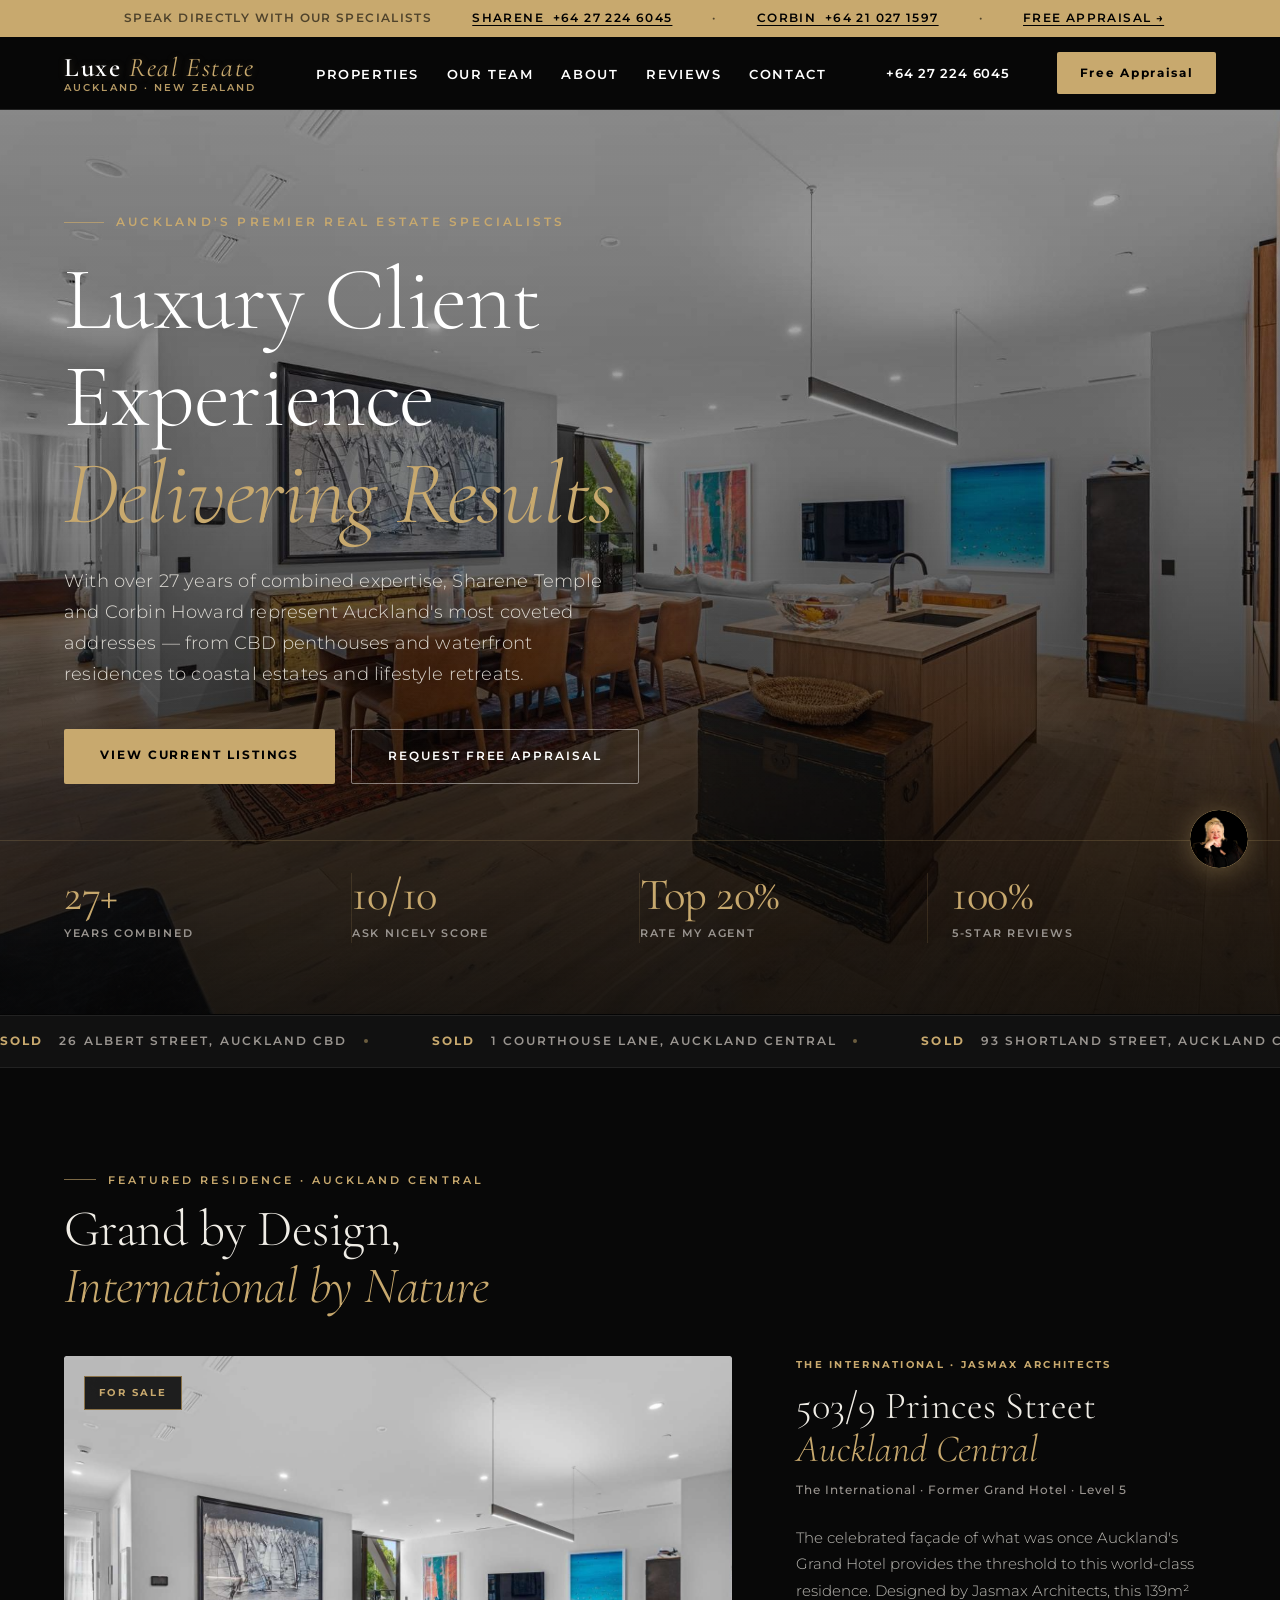
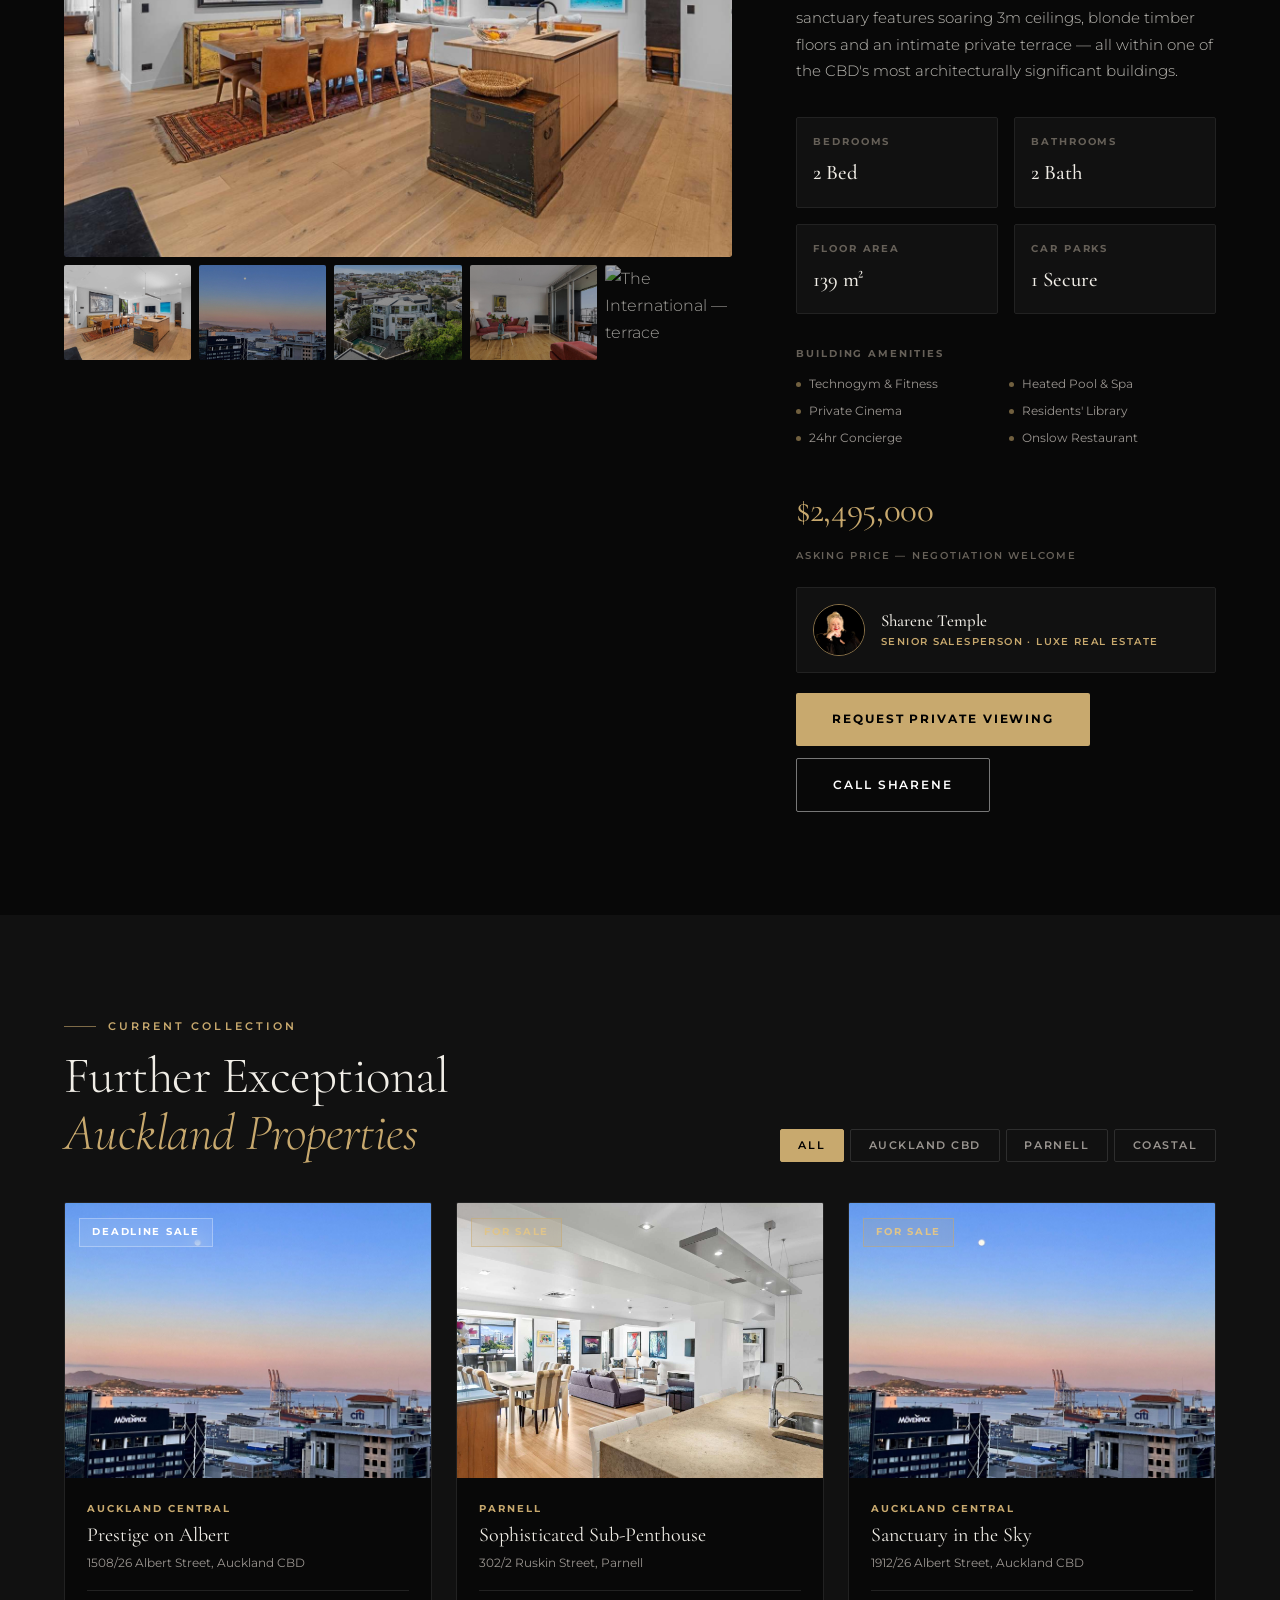
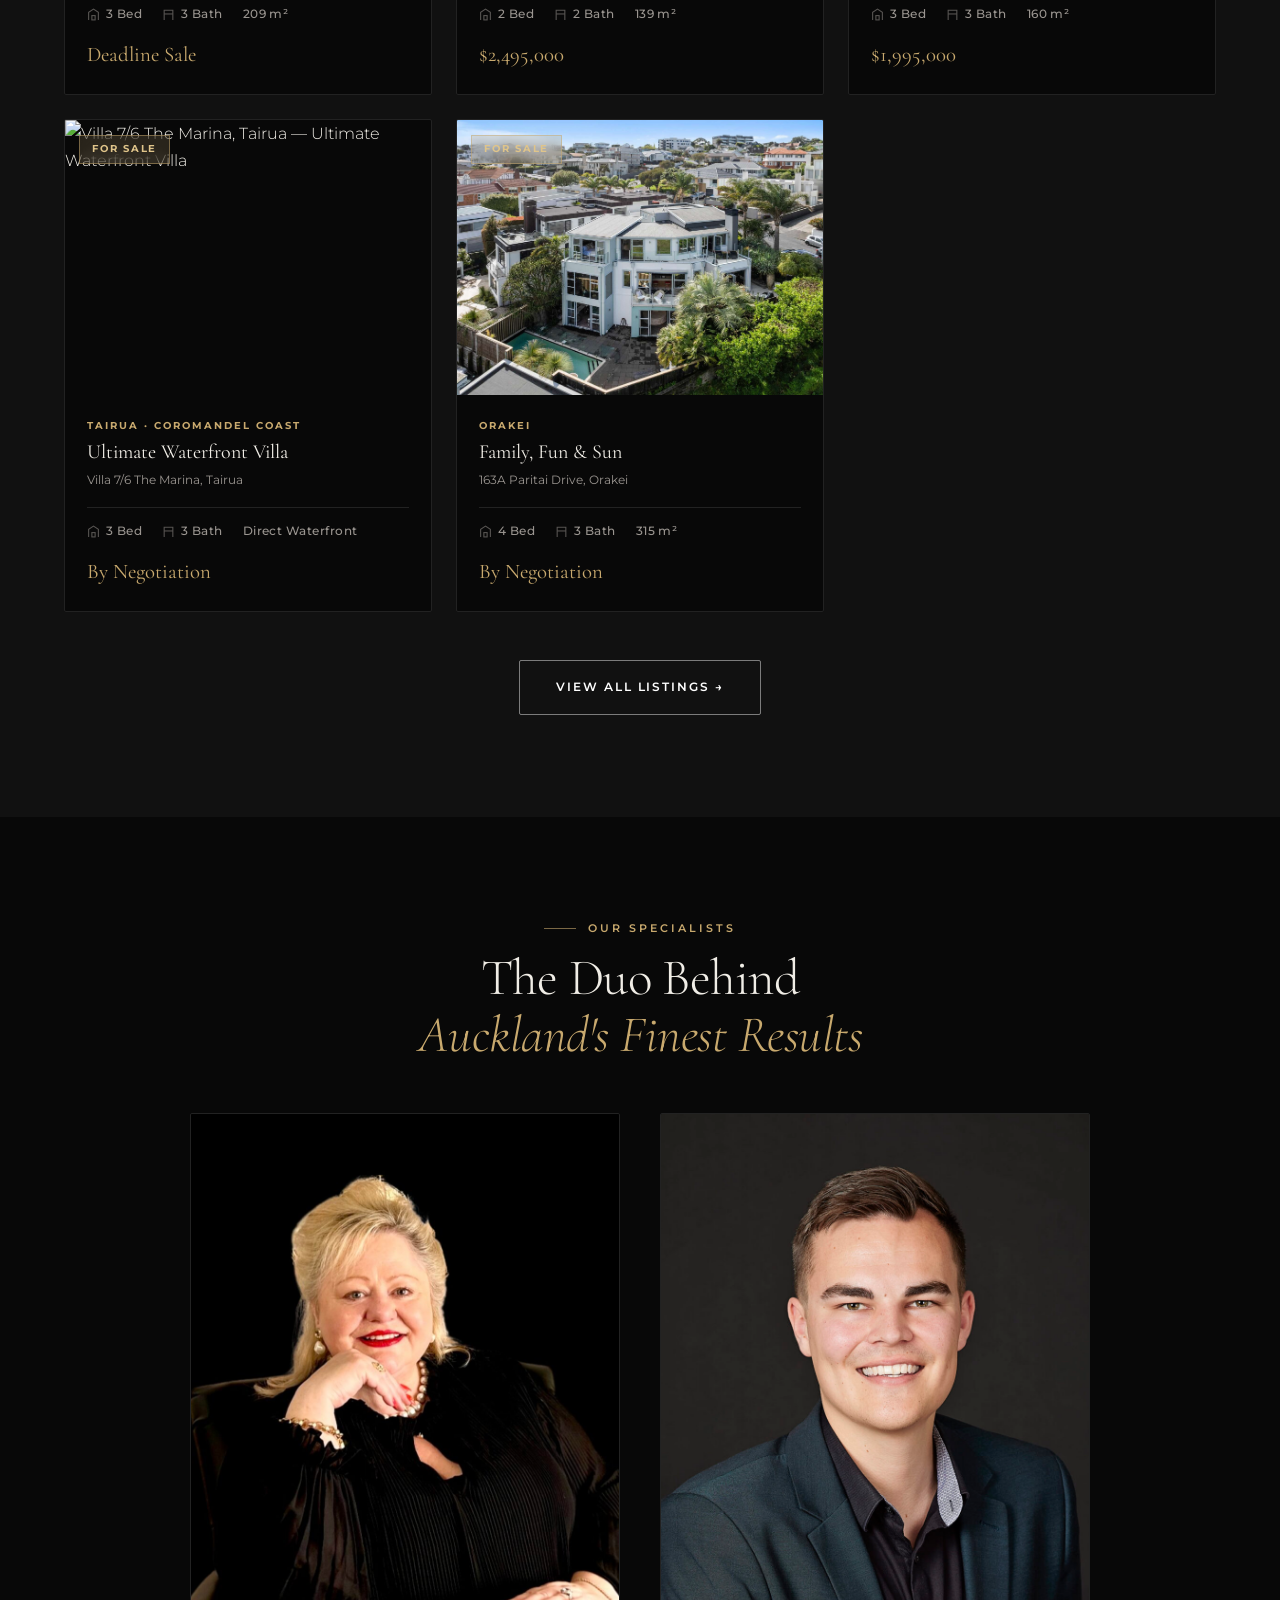
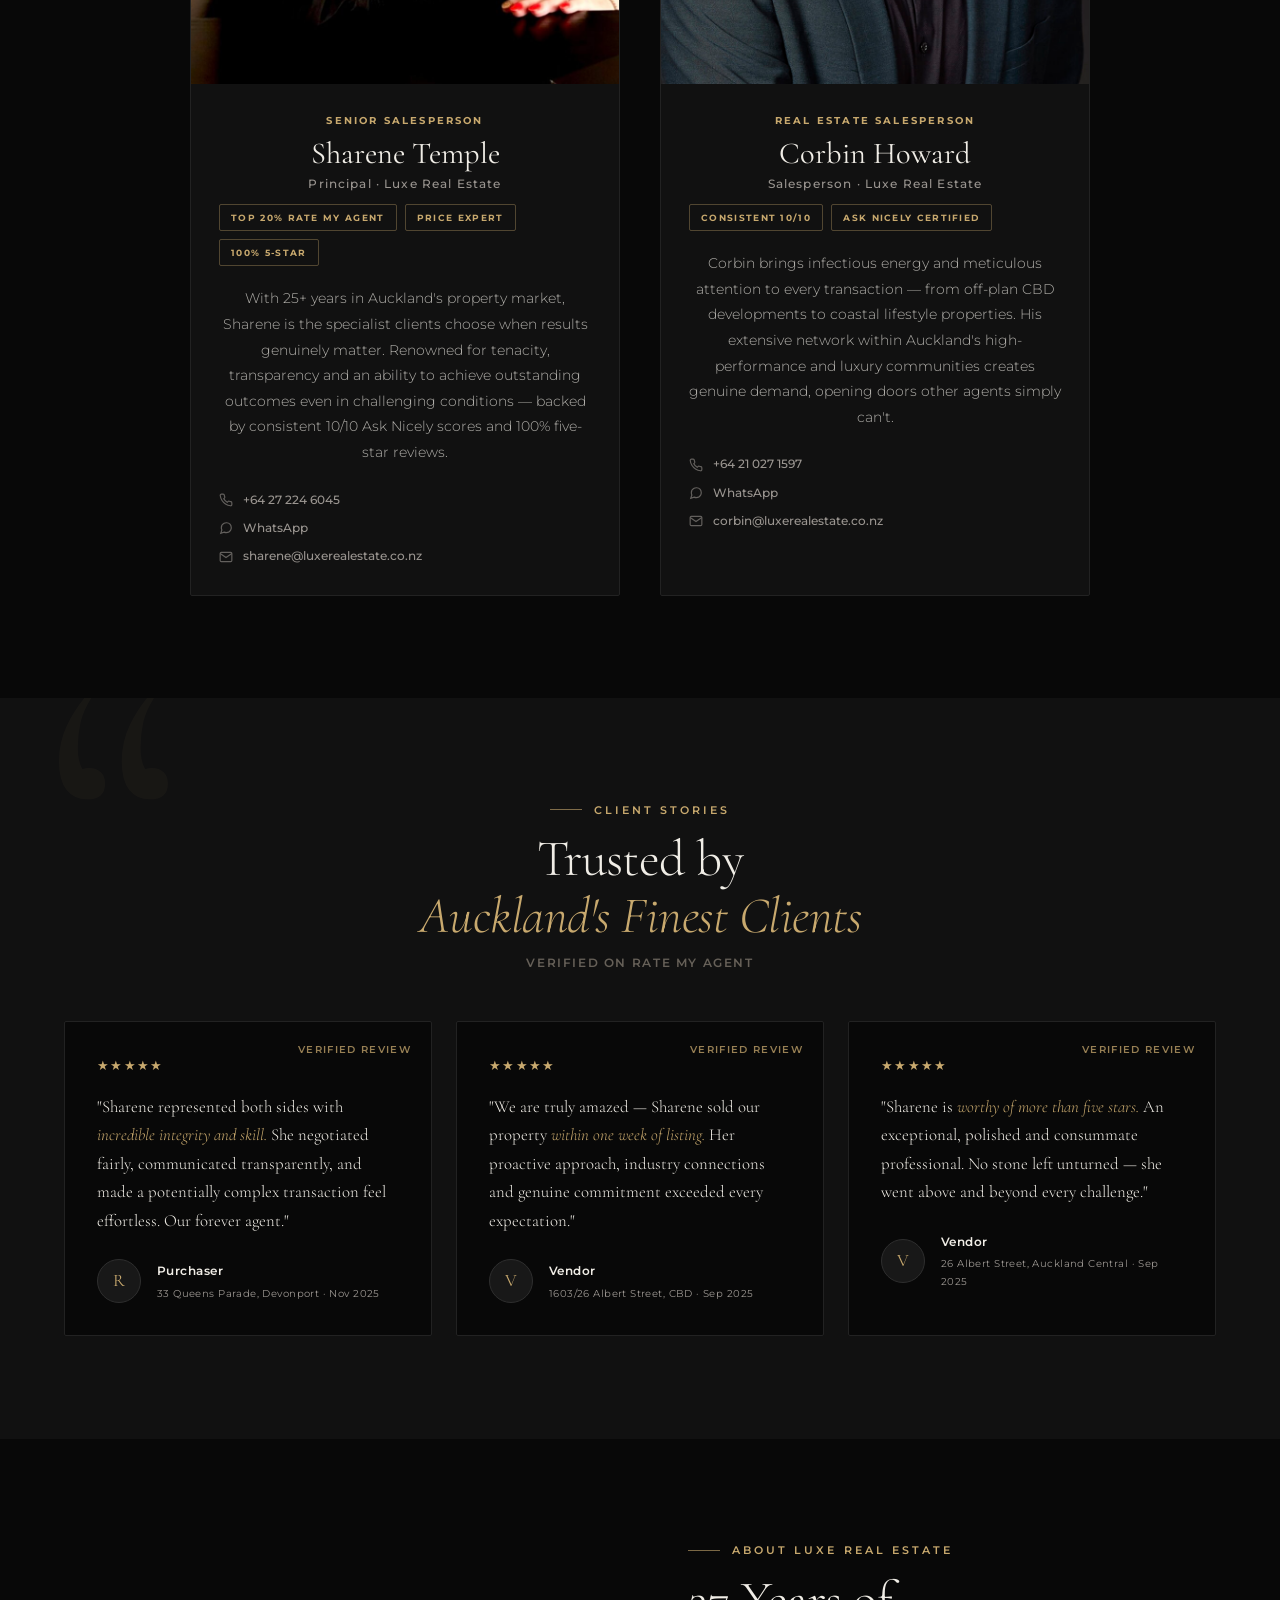
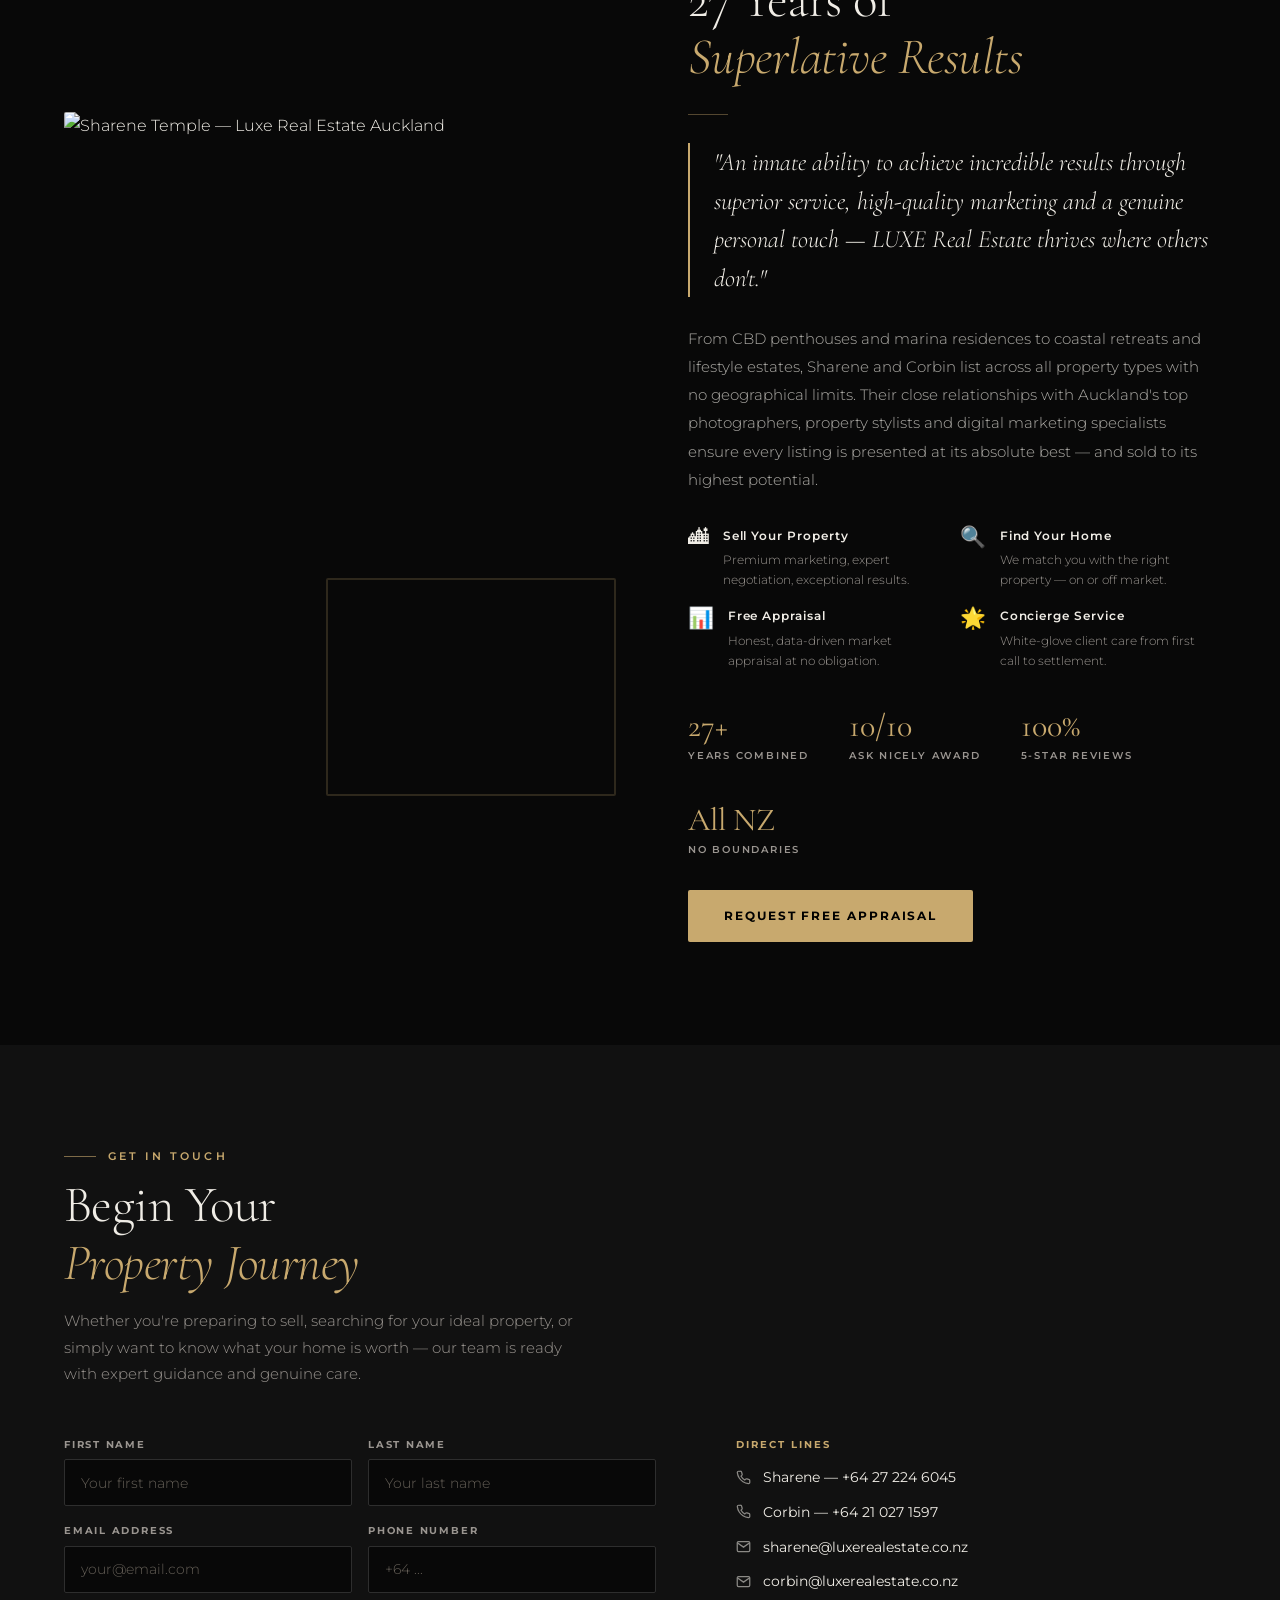
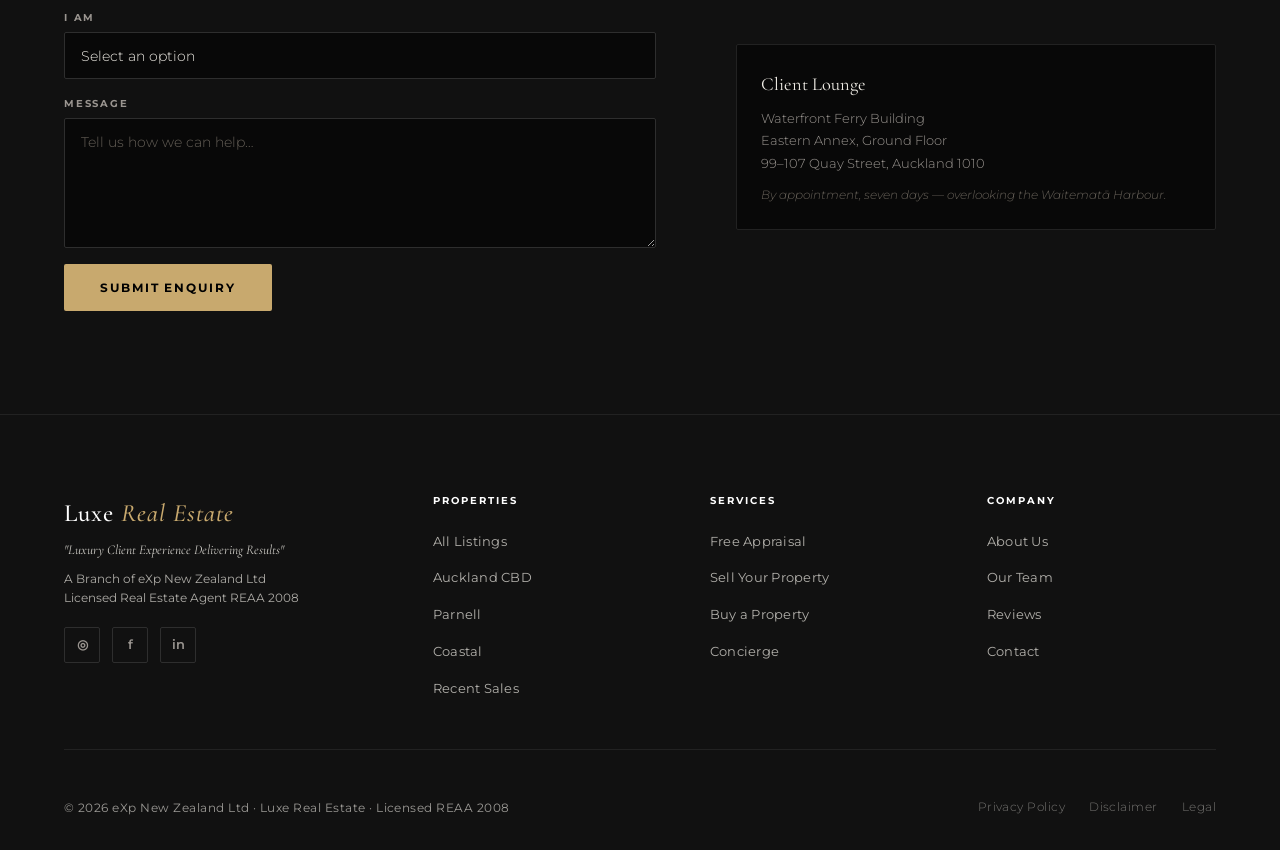
==== commit 375985e1: "Luxe v4 — remove hero location tag, nav/header 20% bigger+bolder white, ruskin+albert images, footer" ====
--- a/index.html
+++ b/index.html
@@ -1,749 +1,2052 @@
 <!DOCTYPE html>
 <html lang="en">
 <head>
-<meta charset="UTF-8"/>
-<meta name="viewport" content="width=device-width,initial-scale=1.0"/>
-<meta name="description" content="Luxe Real Estate — Luxury Client Experience Delivering Results. Auckland's premium real estate specialists. Sharene Temple & Corbin Howard."/>
+<meta charset="UTF-8">
+<meta name="viewport" content="width=device-width, initial-scale=1.0">
 <title>Luxe Real Estate — Luxury Client Experience Delivering Results</title>
-<link rel="preconnect" href="https://fonts.googleapis.com"/>
-<link rel="preconnect" href="https://fonts.gstatic.com" crossorigin/>
-<link href="https://fonts.googleapis.com/css2?family=Cormorant+Garamond:ital,wght@0,300;0,400;0,500;0,600;1,300;1,400;1,500&family=Montserrat:wght@300;400;500;600;700&display=swap" rel="stylesheet"/>
-
+<meta name="description" content="Auckland's premier luxury real estate specialists. Sharene Temple and Corbin Howard deliver exceptional results across CBD penthouses, waterfront apartments and coastal estates.">
+<link rel="preconnect" href="https://fonts.googleapis.com">
+<link rel="preconnect" href="https://fonts.gstatic.com" crossorigin>
+<link href="https://fonts.googleapis.com/css2?family=Cormorant+Garamond:ital,wght@0,300;0,400;0,500;0,600;1,300;1,400&family=Montserrat:wght@300;400;500;600;700&display=swap" rel="stylesheet">
 <style>
-/* ── TOKENS ─────────────────────────────────── */
-:root{
-  --accent:#c4a882; --accent-h:#d4bc96;
-  --bg:#0f1014; --bg-dark:#0a0b0d; --bg-mid:#161820; --bg-card:#13141a;
-  --text:#f0ece4; --subtle:rgba(240,236,228,.76); --dim:rgba(240,236,228,.36);
-  --line:rgba(255,255,255,.08); --line-h:rgba(255,255,255,.18);
-  /* Light section colours */
-  --lt-bg:#ffffff; --lt-bg-alt:#f8f6f2; --lt-text:#1a1512;
-  --lt-subtle:rgba(26,21,18,.62); --lt-dim:rgba(26,21,18,.32);
-  --lt-line:rgba(26,21,18,.1);
-  --serif:'Cormorant Garamond',Georgia,serif;
-  --sans:'Montserrat',system-ui,sans-serif;
-  --ease:cubic-bezier(0.16,1,0.3,1);
-  --max-w:1400px; --pad:64px; --nav-h:80px; --panel-w:460px;
-}
-*,*::before,*::after{box-sizing:border-box;margin:0;padding:0}
-html{
-  scroll-behavior:smooth;
-  -webkit-font-smoothing:antialiased;
-  -moz-osx-font-smoothing:grayscale;
-  text-rendering:optimizeLegibility;
-}
-body{
-  background:var(--bg);color:var(--text);
-  font-family:var(--sans);font-weight:300;font-size:16px;line-height:1.75;
-  overflow-x:hidden;
-}
-img{display:block;max-width:100%;height:auto;transform:translateZ(0)}
-a{color:inherit;text-decoration:none}
-button{cursor:pointer;border:none;background:none;font-family:inherit;color:inherit}
-::selection{background:var(--accent);color:#000}
-::-webkit-scrollbar{width:3px}
-::-webkit-scrollbar-track{background:var(--bg-dark)}
-::-webkit-scrollbar-thumb{background:var(--accent);border-radius:2px}
-
-.wrap{max-width:var(--max-w);margin:0 auto;padding:0 var(--pad)}
-.sec-label{font-size:11px;font-weight:700;letter-spacing:.44em;text-transform:uppercase;color:var(--accent);margin-bottom:14px;display:block}
-.sec-label.lt{color:var(--accent)}
-.sec-title{font-family:var(--serif);font-weight:300;font-size:clamp(34px,4.2vw,60px);line-height:1.05}
-.sec-title em{font-style:italic}
-.rv{opacity:0;transform:translateY(26px);transition:opacity .9s var(--ease),transform .9s var(--ease)}
-.rv.on{opacity:1;transform:translateY(0)}
-.d1{transition-delay:.1s}.d2{transition-delay:.2s}.d3{transition-delay:.3s}
-
-/* BUTTONS */
-.btn-primary{display:inline-block;padding:14px 32px;background:var(--accent);color:#000;font-size:11px;font-weight:700;letter-spacing:.24em;text-transform:uppercase;transition:background .22s,transform .18s;cursor:pointer;border:none;font-family:var(--sans)}
-.btn-primary:hover{background:var(--accent-h);transform:translateY(-1px)}
-.btn-outline{display:inline-block;padding:13px 32px;border:1px solid rgba(255,255,255,.22);color:var(--text);font-size:11px;font-weight:600;letter-spacing:.22em;text-transform:uppercase;transition:all .22s}
-.btn-outline:hover{border-color:var(--text);background:rgba(255,255,255,.05)}
-.btn-outline-dark{display:inline-block;padding:13px 32px;border:1px solid var(--lt-line);color:var(--lt-text);font-size:11px;font-weight:600;letter-spacing:.22em;text-transform:uppercase;transition:all .22s}
-.btn-outline-dark:hover{border-color:var(--accent);color:var(--accent)}
-
-/* STICKY BAR */
-#sticky-bar{position:fixed;bottom:0;left:0;right:0;z-index:850;background:var(--bg-dark);border-top:1px solid var(--accent);display:flex;align-items:center;justify-content:center;gap:22px;padding:12px var(--pad);transform:translateY(100%);transition:transform .5s var(--ease)}
-#sticky-bar.visible{transform:translateY(0)}
-.sticky-label{font-size:11px;font-weight:700;letter-spacing:.28em;text-transform:uppercase;color:var(--subtle)}
-.sticky-phone{display:flex;align-items:center;gap:16px}
-.sticky-phone a{font-family:var(--serif);font-size:20px;font-weight:400;color:var(--text);letter-spacing:.04em;transition:color .2s}
-.sticky-phone a:hover{color:var(--accent)}
-.sticky-pipe{width:1px;height:20px;background:var(--line)}
-.sticky-cta{padding:9px 22px;background:var(--accent);color:#000;font-size:11px;font-weight:700;letter-spacing:.22em;text-transform:uppercase;transition:background .2s;white-space:nowrap;margin-left:4px}
-.sticky-cta:hover{background:var(--accent-h)}
-.sticky-suburbs{font-size:11px;font-weight:700;letter-spacing:.2em;text-transform:uppercase;color:var(--dim);white-space:nowrap;margin-left:12px}
-.sticky-close{margin-left:auto;color:var(--dim);font-size:16px;cursor:pointer;padding:4px 8px;transition:color .2s;line-height:1}
-.sticky-close:hover{color:var(--text)}
-
-/* NAV */
-#nav{position:fixed;top:0;left:0;right:0;z-index:900;height:var(--nav-h);display:flex;align-items:center;padding:0 var(--pad);transition:background .4s,box-shadow .4s}
-#nav.scrolled{background:rgba(6,7,9,.97);backdrop-filter:blur(28px);-webkit-backdrop-filter:blur(28px);box-shadow:0 1px 0 var(--line)}
-.logo{font-family:var(--serif);font-weight:400;font-size:28px;letter-spacing:.14em;color:var(--text);text-transform:uppercase;position:relative;padding-bottom:4px;display:inline-block}
-.logo::after{content:'';position:absolute;bottom:0;left:0;right:0;height:1px;background:var(--accent)}
-.logo span{color:var(--accent)}
-.nav-links{display:flex;gap:32px;list-style:none;margin-left:auto}
-.nav-links a{font-size:11px;font-weight:600;letter-spacing:.22em;text-transform:uppercase;color:var(--subtle);transition:color .22s;position:relative}
-.nav-links a::after{content:'';position:absolute;bottom:-4px;left:0;right:0;height:1px;background:var(--accent);transform:scaleX(0);transform-origin:left;transition:transform .28s var(--ease)}
-.nav-links a:hover{color:var(--text)}
-.nav-links a:hover::after{transform:scaleX(1)}
-.nav-phone{margin-left:26px;font-family:var(--serif);font-size:17px;color:var(--subtle);letter-spacing:.04em;transition:color .22s}
-.nav-phone:hover{color:var(--accent)}
-.nav-cta{margin-left:16px;padding:11px 26px;background:transparent;border:1px solid var(--accent);color:var(--accent);font-size:11px;font-weight:700;letter-spacing:.22em;text-transform:uppercase;transition:all .22s;white-space:nowrap}
-.nav-cta:hover{background:var(--accent);color:#000}
-
-/* HERO */
-#hero{position:relative;height:100vh;min-height:700px;display:grid;grid-template-columns:1fr var(--panel-w);overflow:hidden}
-.hero-photo{position:relative;overflow:hidden}
-.hero-photo img{width:100%;height:100%;object-fit:cover;object-position:center 30%;transform:scale(1.08);will-change:transform;animation:hZoom 22s ease-out forwards;filter:contrast(1.04) saturate(1.06) brightness(.88)}
-@keyframes hZoom{to{transform:scale(1.0)}}
-.hero-photo-ov{position:absolute;inset:0;background:linear-gradient(105deg,rgba(0,0,0,.44) 0%,transparent 58%),linear-gradient(to bottom,rgba(0,0,0,.05) 50%,rgba(0,0,0,.52))}
-.hero-panel{background:var(--bg-dark);display:flex;flex-direction:column;justify-content:center;padding:0 54px;border-left:1px solid var(--line);position:relative;overflow:hidden}
-.hero-panel::before{content:'';position:absolute;top:0;left:0;bottom:0;width:2px;background:linear-gradient(to bottom,transparent,var(--accent),transparent)}
-.hero-sub-brand{font-size:11px;font-weight:700;letter-spacing:.44em;text-transform:uppercase;color:var(--accent);margin-bottom:22px;opacity:0;transform:translateY(14px);animation:fUp .8s .4s var(--ease) forwards}
-.hero-h1{font-family:var(--serif);font-weight:300;font-size:clamp(38px,3.6vw,56px);line-height:1.04;opacity:0;transform:translateY(18px);animation:fUp .9s .65s var(--ease) forwards}
-.hero-h1 em{font-style:italic}
-.hero-divider{width:48px;height:1px;background:var(--accent);margin:22px 0;opacity:0;animation:fUp .8s .8s var(--ease) forwards}
-.hero-sub{font-size:14px;color:var(--subtle);line-height:1.9;opacity:0;transform:translateY(14px);animation:fUp .9s .9s var(--ease) forwards}
-.hero-actions{display:flex;flex-direction:column;gap:10px;margin-top:24px;opacity:0;transform:translateY(14px);animation:fUp .9s 1.05s var(--ease) forwards}
-.hero-stats{display:grid;grid-template-columns:1fr 1fr;gap:1px;margin-top:32px;background:var(--line);opacity:0;transform:translateY(14px);animation:fUp .9s 1.3s var(--ease) forwards}
-.hstat{background:var(--bg-dark);padding:18px 20px}
-.hstat-n{font-family:var(--serif);font-size:34px;font-weight:300;line-height:1;color:var(--accent)}
-.hstat-n sup{font-size:14px;color:var(--text);vertical-align:super}
-.hstat-l{font-size:11px;font-weight:700;letter-spacing:.22em;text-transform:uppercase;color:var(--subtle);margin-top:5px}
-@keyframes fUp{to{opacity:1;transform:translateY(0)}}
-
-/* TICKER */
-#ticker{background:var(--bg-dark);border-top:1px solid var(--accent);border-bottom:1px solid rgba(196,168,130,.14);overflow:hidden;padding:13px 0}
-.tick-track{display:flex;white-space:nowrap;will-change:transform;animation:tickScroll 56s linear infinite}
-.tick-track:hover{animation-play-state:paused}
-.tick-item{display:inline-flex;align-items:center;gap:14px;padding:0 36px;font-size:11px;font-weight:700;letter-spacing:.24em;text-transform:uppercase;color:var(--subtle)}
-.tick-dot{width:4px;height:4px;background:var(--accent);border-radius:50%;flex-shrink:0}
-@keyframes tickScroll{0%{transform:translateX(0)}100%{transform:translateX(-50%)}}
-
-/* FEATURED */
-#featured{padding:0}
-.feat-wrap{display:grid;grid-template-columns:var(--panel-w) 1fr;min-height:92vh}
-.feat-panel{background:var(--bg-dark);display:flex;flex-direction:column;justify-content:center;padding:64px 52px;border-right:1px solid var(--line);order:1}
-.feat-photo-wrap{position:relative;overflow:hidden;background:var(--bg-dark);order:2;min-height:600px}
-.feat-badge{position:absolute;top:36px;left:36px;z-index:2;background:var(--accent);color:#000;font-size:11px;font-weight:700;letter-spacing:.28em;text-transform:uppercase;padding:8px 18px}
-.feat-price-tag{position:absolute;top:36px;right:36px;z-index:2;background:rgba(0,0,0,.72);backdrop-filter:blur(12px);color:var(--text);font-family:var(--serif);font-size:22px;font-weight:400;padding:10px 20px;letter-spacing:.04em}
-.feat-photo{width:100%;height:100%;object-fit:cover;object-position:center;transition:transform .9s var(--ease);will-change:transform;display:block}
-.feat-photo-wrap:hover .feat-photo{transform:scale(1.03)}
-.feat-thumbs{position:absolute;bottom:0;left:0;right:0;display:flex;gap:2px;height:94px;background:rgba(0,0,0,.8);padding:2px}
-.feat-thumb{flex:1;overflow:hidden;cursor:pointer;position:relative;min-width:0}
-.feat-thumb img{width:100%;height:100%;object-fit:cover;filter:brightness(.52);transition:filter .28s;display:block}
-.feat-thumb:hover img{filter:brightness(1)}
-.feat-thumb-more{position:absolute;inset:0;background:rgba(0,0,0,.68);display:flex;align-items:center;justify-content:center;font-size:14px;font-weight:600;color:#fff}
-.feat-eyebrow{font-size:11px;font-weight:700;letter-spacing:.34em;text-transform:uppercase;color:var(--accent);margin-bottom:14px}
-.feat-title{font-family:var(--serif);font-weight:300;font-size:clamp(26px,2.6vw,42px);line-height:1.07}
-.feat-title em{font-style:italic}
-.feat-addr{font-size:12px;font-weight:600;letter-spacing:.2em;text-transform:uppercase;color:var(--subtle);margin:12px 0 18px}
-.feat-desc{font-size:14px;color:var(--subtle);line-height:1.88;padding:15px 17px;background:rgba(255,255,255,.032);border-left:2px solid var(--accent);margin-bottom:20px}
-.feat-specs{display:grid;grid-template-columns:1fr 1fr;gap:1px;background:var(--line);margin-bottom:20px}
-.fspec{background:var(--bg-dark);padding:14px 17px}
-.fspec label{font-size:11px;font-weight:700;letter-spacing:.22em;text-transform:uppercase;color:var(--subtle);display:block;margin-bottom:4px}
-.fspec p{font-family:var(--serif);font-size:22px;font-weight:400;line-height:1}
-.fspec p small{font-family:var(--sans);font-size:12px;font-weight:300;color:var(--subtle)}
-.feat-amenities{margin-bottom:20px}
-.feat-amen-label{font-size:11px;font-weight:700;letter-spacing:.22em;text-transform:uppercase;color:var(--subtle);margin-bottom:8px}
-.feat-amen-list{display:flex;flex-wrap:wrap;gap:5px}
-.feat-amen{padding:4px 11px;border:1px solid var(--line);font-size:11px;font-weight:500;letter-spacing:.1em;color:var(--subtle)}
-.feat-price{font-family:var(--serif);font-size:34px;font-weight:300;margin-bottom:6px}
-.feat-price-note{font-size:13px;color:var(--subtle);margin-bottom:22px}
-.feat-agent{display:flex;align-items:center;gap:14px;padding-top:20px;border-top:1px solid var(--line)}
-.feat-agent-photo{width:50px;height:50px;border-radius:50%;overflow:hidden;flex-shrink:0;border:1px solid var(--accent)}
-.feat-agent-photo img{width:100%;height:100%;object-fit:cover;object-position:top center;display:block}
-.feat-agent-name{font-size:13px;font-weight:700;letter-spacing:.1em;text-transform:uppercase}
-.feat-agent-role{font-size:11px;color:var(--subtle);margin-top:2px;letter-spacing:.06em}
-.feat-agent-btns{display:flex;gap:5px;margin-top:7px;flex-wrap:wrap}
-.agent-btn{padding:6px 13px;border:1px solid var(--line);font-size:11px;font-weight:500;letter-spacing:.1em;color:var(--subtle);transition:all .2s}
-.agent-btn:hover{border-color:var(--accent);color:var(--accent)}
-
-/* ── PROPERTIES — WHITE BACKGROUND ── */
-#properties{
-  padding:120px 0;
-  background:var(--lt-bg);
-}
-#properties .sec-label{color:var(--accent)}
-#properties .sec-title{color:var(--lt-text)}
-.sec-head{display:flex;justify-content:space-between;align-items:flex-end;margin-bottom:48px}
-.view-all{font-size:12px;font-weight:700;letter-spacing:.2em;text-transform:uppercase;color:var(--lt-subtle);border-bottom:1px solid var(--accent);padding-bottom:2px;transition:color .2s;white-space:nowrap}
-.view-all:hover{color:var(--lt-text)}
-.prop-filters{display:flex;gap:3px;margin-bottom:36px}
-.pfilter{padding:9px 22px;font-size:11px;font-weight:700;letter-spacing:.18em;text-transform:uppercase;color:var(--lt-subtle);border:1px solid var(--lt-line);transition:all .2s;background:transparent}
-.pfilter.active,.pfilter:hover{background:var(--accent);border-color:var(--accent);color:#000}
-/* Cards: black-framed on white background */
-.prop-grid{display:grid;grid-template-columns:repeat(3,1fr);gap:16px;padding:4px}
-.prop-card{position:relative;overflow:hidden;background:#fff;cursor:pointer;box-shadow:0 2px 16px rgba(0,0,0,.12);border:1px solid rgba(0,0,0,.06);transition:box-shadow .35s var(--ease),transform .35s var(--ease)}
-.prop-card:first-child{grid-column:span 2}
-.prop-card:hover{box-shadow:0 12px 48px rgba(0,0,0,.22);transform:translateY(-3px)}
-.prop-img{width:100%;height:420px;object-fit:cover;display:block;transition:transform .75s var(--ease);will-change:transform}
-.prop-card:first-child .prop-img{height:530px}
-.prop-card:hover .prop-img{transform:scale(1.04)}
-.prop-overlay{position:absolute;inset:0;background:linear-gradient(transparent 38%,rgba(0,0,0,.84))}
-.prop-info{position:absolute;bottom:0;left:0;right:0;padding:26px 30px}
-.prop-tag{display:inline-block;padding:4px 12px;background:var(--accent);color:#000;font-size:11px;font-weight:700;letter-spacing:.24em;text-transform:uppercase;margin-bottom:10px}
-.prop-suburb{font-size:12px;font-weight:600;letter-spacing:.2em;text-transform:uppercase;color:rgba(255,255,255,.5);margin-bottom:4px}
-.prop-name{font-family:var(--serif);font-size:26px;font-weight:300;line-height:1.14}
-.prop-stats{display:flex;gap:16px;margin-top:9px}
-.prop-stat{font-size:12px;font-weight:500;letter-spacing:.08em;text-transform:uppercase;color:rgba(255,255,255,.44)}
-.prop-stat strong{display:block;font-family:var(--serif);font-size:17px;font-weight:400;color:var(--text);letter-spacing:0}
-.prop-view-all{text-align:center;margin-top:44px}
-
-/* ── SPECIALISTS — DARK ── */
-#specialists{padding:120px 0;background:var(--bg-mid)}
-.spec-grid{display:grid;grid-template-columns:1fr 1fr;gap:3px;margin-top:56px}
-.spec-card{display:grid;grid-template-columns:240px 1fr;background:var(--bg-dark);overflow:hidden;transition:transform .35s var(--ease),box-shadow .35s}
-.spec-card:hover{transform:translateY(-3px);box-shadow:0 20px 52px rgba(0,0,0,.6)}
-.spec-photo{width:240px;height:360px;object-fit:cover;object-position:top center;display:block;transition:filter .5s}
-.spec-card:hover .spec-photo{}
-.spec-body{padding:32px 28px;display:flex;flex-direction:column;justify-content:space-between}
-.spec-badge{font-size:11px;font-weight:700;letter-spacing:.26em;text-transform:uppercase;color:var(--subtle);margin-bottom:12px;display:block}
-.spec-name{font-family:var(--serif);font-size:30px;font-weight:400}
-.spec-role{font-size:12px;font-weight:600;letter-spacing:.18em;text-transform:uppercase;color:var(--subtle);margin-top:5px}
-.accolade-badge{display:inline-flex;align-items:center;gap:7px;padding:5px 13px;background:rgba(196,168,130,.1);border:1px solid rgba(196,168,130,.28);font-size:11px;font-weight:700;letter-spacing:.16em;text-transform:uppercase;color:var(--accent);margin-top:12px;margin-bottom:4px}
-.accolade-badge::before{content:'★';font-size:11px}
-.spec-bio{font-size:14px;color:var(--subtle);line-height:1.78;margin:12px 0 16px}
-.spec-actions{display:flex;gap:4px;flex-wrap:wrap;margin-top:auto;padding-top:16px}
-.spec-btn{padding:9px 17px;border:1px solid var(--line);font-size:11px;font-weight:700;letter-spacing:.14em;text-transform:uppercase;color:var(--subtle);transition:all .2s}
-.spec-btn:hover{border-color:var(--accent);color:var(--accent)}
-.spec-btn.primary{background:var(--accent);border-color:var(--accent);color:#000}
-.spec-btn.primary:hover{background:var(--accent-h)}
-
-/* ── TESTIMONIALS — DARK ── */
-#testimonials{padding:120px 0;background:var(--bg-dark);position:relative;overflow:hidden}
-#testimonials::before{content:'';position:absolute;top:0;left:0;right:0;height:1px;background:linear-gradient(to right,transparent,var(--accent),transparent)}
-#testimonials::after{content:'';position:absolute;bottom:0;left:0;right:0;height:1px;background:linear-gradient(to right,transparent,var(--accent),transparent)}
-.test-intro{text-align:center;max-width:560px;margin:0 auto 64px}
-.test-rate-badge{display:inline-flex;align-items:center;gap:8px;padding:7px 16px;background:rgba(196,168,130,.08);border:1px solid rgba(196,168,130,.22);font-size:11px;font-weight:700;letter-spacing:.2em;text-transform:uppercase;color:var(--accent);margin-top:14px}
-.test-rate-badge::before{content:'★★★★★';letter-spacing:.14em;font-size:11px}
-.test-grid{display:grid;grid-template-columns:repeat(3,1fr);gap:3px}
-.test-card{background:var(--bg-mid);padding:44px 38px;position:relative;transition:transform .35s var(--ease),background .3s}
-.test-card:hover{transform:translateY(-4px);background:var(--bg-card)}
-.test-card::before{content:'\201C';position:absolute;top:22px;left:34px;font-family:var(--serif);font-size:88px;line-height:1;color:rgba(196,168,130,.13);pointer-events:none}
-.test-stars{display:flex;gap:4px;margin-bottom:18px}
-.test-star{color:var(--accent);font-size:14px}
-.test-body{font-family:var(--serif);font-size:18px;font-weight:300;line-height:1.62;color:var(--text);margin-bottom:26px}
-.test-body em{font-style:italic;color:var(--accent)}
-.test-author{display:flex;align-items:center;gap:14px;padding-top:20px;border-top:1px solid var(--line)}
-.test-avatar{width:44px;height:44px;border-radius:50%;background:var(--accent);display:flex;align-items:center;justify-content:center;font-family:var(--serif);font-size:18px;font-weight:400;color:#000;flex-shrink:0}
-.test-name{font-size:14px;font-weight:700;letter-spacing:.06em}
-.test-sub{font-size:12px;color:var(--subtle);margin-top:2px;letter-spacing:.04em}
-.test-verified{display:inline-flex;align-items:center;gap:4px;font-size:11px;font-weight:700;letter-spacing:.14em;text-transform:uppercase;color:var(--accent);margin-top:4px}
-.test-verified::before{content:'✓';font-size:11px}
-
-/* ── ABOUT — WHITE BACKGROUND ── */
-#about{
-  padding:120px 0;
-  background:var(--lt-bg);
-  position:relative;overflow:hidden;
-}
-.about-grid{display:grid;grid-template-columns:1fr 1fr;gap:80px;align-items:center}
-.about-img{width:100%;height:600px;object-fit:cover;object-position:center top;display:block}
-.about-quote{
-  font-family:var(--serif);font-size:clamp(18px,1.9vw,26px);font-weight:300;
-  line-height:1.52;margin:24px 0 20px;padding:22px 24px;
-  border-left:3px solid var(--accent);
-  background:var(--lt-bg-alt);
-  color:var(--lt-text);
-}
-.about-quote em{font-style:italic;color:var(--accent)}
-.about-sec-label{font-size:11px;font-weight:700;letter-spacing:.44em;text-transform:uppercase;color:var(--accent);margin-bottom:14px;display:block}
-.about-title{font-family:var(--serif);font-weight:300;font-size:clamp(34px,4.2vw,60px);line-height:1.05;color:var(--lt-text)}
-.about-title em{font-style:italic}
-.about-body{font-size:15px;color:var(--lt-subtle);line-height:1.92}
-.about-services{display:grid;grid-template-columns:1fr 1fr;gap:1px;margin-top:32px;background:var(--lt-line)}
-.about-service{background:var(--lt-bg);padding:22px 24px;border:1px solid var(--lt-line)}
-.about-service-icon{font-size:22px;margin-bottom:10px}
-.about-service-title{font-size:12px;font-weight:700;letter-spacing:.2em;text-transform:uppercase;color:var(--lt-text);margin-bottom:6px}
-.about-service-body{font-size:14px;color:var(--lt-subtle);line-height:1.7}
-.about-stats{display:grid;grid-template-columns:1fr 1fr;gap:1px;margin-top:28px;background:var(--lt-line)}
-.about-stat{background:var(--lt-bg);padding:22px 24px;border:1px solid var(--lt-line)}
-.astat-n{font-family:var(--serif);font-size:44px;font-weight:300;line-height:1;color:var(--accent)}
-.astat-n sup{font-size:17px;color:var(--lt-text)}
-.astat-l{font-size:11px;font-weight:700;letter-spacing:.24em;text-transform:uppercase;color:var(--lt-subtle);margin-top:6px}
-
-/* ── QUOTE BREAK — JS parallax, no fixed attachment ── */
-#quote-break{height:58vh;min-height:360px;position:relative;overflow:hidden}
-.qb-bg{position:absolute;inset:-15% 0;background-image:url('images/quote-bg.jpg');background-size:cover;background-position:center center;filter:brightness(.55) contrast(1.06) saturate(1.08);will-change:transform}
-.qb-overlay{position:absolute;inset:0;background:rgba(0,0,0,.3);display:flex;align-items:center;justify-content:center;flex-direction:column;gap:18px}
-/* Quote text — all ONE colour: white */
-.qb-text{
-  color:#ffffff;
-  font-family:var(--serif);font-weight:300;
-  font-size:clamp(24px,3.8vw,52px);line-height:1.2;
-  text-align:center;max-width:860px;padding:0 48px;
-  font-style:normal;
-}
-.qb-attr{font-size:12px;font-weight:700;letter-spacing:.3em;text-transform:uppercase;color:rgba(255,255,255,.7)}
-
-/* CONTACT */
-#contact{padding:120px 0;background:var(--bg-dark)}
-.contact-grid{display:grid;grid-template-columns:1fr 1fr;gap:80px;align-items:stretch;max-width:1160px;margin:0 auto}
-.contact-form{display:flex;flex-direction:column;gap:14px;margin-top:36px}
-.form-row{display:grid;grid-template-columns:1fr 1fr;gap:14px}
-.form-field{display:flex;flex-direction:column;gap:8px}
-.form-label{font-size:11px;font-weight:700;letter-spacing:.26em;text-transform:uppercase;color:var(--subtle)}
-.form-field input,.form-field select,.form-field textarea{background:rgba(255,255,255,.042);border:1px solid var(--line);color:var(--text);font-family:var(--sans);font-size:15px;font-weight:300;padding:13px 16px;outline:none;transition:border-color .22s,background .22s;-webkit-appearance:none}
-.form-field input:focus,.form-field select:focus,.form-field textarea:focus{border-color:var(--accent);background:rgba(255,255,255,.07)}
-.form-field textarea{height:110px;resize:vertical}
-.form-field select option{background:var(--bg-dark)}
-.contact-details{display:flex;flex-direction:column;justify-content:center;gap:16px}
-.contact-detail{display:flex;gap:14px;align-items:flex-start}
-.contact-icon{width:40px;height:40px;flex-shrink:0;background:var(--accent);display:flex;align-items:center;justify-content:center;font-size:15px;color:#000;margin-top:3px}
-.contact-label{font-size:11px;font-weight:700;letter-spacing:.24em;text-transform:uppercase;color:var(--subtle);display:block;margin-bottom:3px}
-.contact-value{font-size:15px;color:var(--text);transition:color .2s}
-a.contact-value:hover{color:var(--accent)}
-.contact-concierge{margin-top:24px;padding:24px;background:rgba(196,168,130,.06);border:1px solid rgba(196,168,130,.2)}
-.contact-concierge h4{font-size:12px;font-weight:700;letter-spacing:.28em;text-transform:uppercase;color:var(--accent);margin-bottom:8px}
-.contact-concierge p{font-size:14px;color:var(--subtle);line-height:1.7}
-
-/* FOOTER */
-#footer{background:var(--bg-dark);padding:72px 0 100px;border-top:1px solid var(--line)}
-.footer-grid{display:grid;grid-template-columns:2fr 1fr 1fr 1fr;gap:56px;padding-bottom:48px;border-bottom:1px solid var(--line)}
-.footer-logo{font-family:var(--serif);font-weight:400;font-size:22px;letter-spacing:.14em;text-transform:uppercase;display:inline-block;position:relative;padding-bottom:4px}
-.footer-logo::after{content:'';position:absolute;bottom:0;left:0;right:0;height:1px;background:var(--accent)}
-.footer-logo span{color:var(--accent)}
-.footer-tagline{font-size:14px;color:var(--subtle);line-height:1.8;margin-top:16px;max-width:260px;font-style:italic;font-family:var(--serif)}
-.footer-branch{font-size:12px;color:var(--dim);margin-top:10px;letter-spacing:.06em}
-.footer-social{display:flex;gap:7px;margin-top:20px}
-.social-btn{width:36px;height:36px;border:1px solid var(--line);display:flex;align-items:center;justify-content:center;font-size:13px;color:var(--subtle);transition:all .22s}
-.social-btn:hover{border-color:var(--accent);background:var(--accent);color:#000}
-.footer-col h4{font-size:12px;font-weight:700;letter-spacing:.3em;text-transform:uppercase;color:var(--text);margin-bottom:18px}
-.footer-col ul{list-style:none;display:flex;flex-direction:column;gap:11px}
-.footer-col ul a{font-size:14px;color:var(--subtle);transition:color .2s}
-.footer-col ul a:hover{color:var(--accent)}
-.footer-bottom{display:flex;justify-content:space-between;align-items:center;padding-top:22px;font-size:13px;color:var(--dim)}
-.footer-bottom-links{display:flex;gap:20px}
-.footer-bottom a{transition:color .2s}.footer-bottom a:hover{color:var(--subtle)}
-
-/* CHAT */
-#chat-btn{position:fixed;bottom:72px;right:32px;z-index:800;width:58px;height:58px;border-radius:50%;background:var(--accent);display:flex;align-items:center;justify-content:center;box-shadow:0 6px 26px rgba(0,0,0,.55);transition:transform .3s var(--ease),box-shadow .3s,bottom .5s var(--ease);cursor:pointer}
-#chat-btn.bar-open{bottom:92px}
-#chat-btn:hover{transform:scale(1.08);box-shadow:0 14px 36px rgba(196,168,130,.44)}
-#chat-btn svg{width:24px;height:24px;fill:#000}
-.chat-pulse{position:absolute;top:4px;right:4px;width:11px;height:11px;background:#2ecc71;border-radius:50%;border:2px solid var(--accent);animation:pulse 2.2s infinite}
-@keyframes pulse{0%,100%{transform:scale(1);opacity:1}50%{transform:scale(1.38);opacity:.6}}
-#chat-panel{position:fixed;bottom:140px;right:32px;z-index:801;width:378px;max-height:580px;background:var(--bg-dark);border:1px solid var(--line);box-shadow:0 22px 70px rgba(0,0,0,.74);display:flex;flex-direction:column;transform:translateY(18px) scale(.97);opacity:0;pointer-events:none;transition:transform .38s var(--ease),opacity .3s,bottom .5s var(--ease)}
-#chat-panel.bar-open{bottom:164px}
-#chat-panel.open{transform:translateY(0) scale(1);opacity:1;pointer-events:all}
-.chat-head{background:var(--accent);padding:15px 18px;display:flex;align-items:center;gap:12px}
-.chat-avatar{width:36px;height:36px;border-radius:50%;overflow:hidden;border:2px solid rgba(0,0,0,.2);flex-shrink:0}
-.chat-avatar img{width:100%;height:100%;object-fit:cover;object-position:top center;display:block}
-.chat-name{font-size:13px;font-weight:700;color:#000}
-.chat-status{font-size:11px;color:rgba(0,0,0,.56);display:flex;align-items:center;gap:4px}
-.status-dot{width:6px;height:6px;background:#1a8a47;border-radius:50%}
-.chat-close{margin-left:auto;color:rgba(0,0,0,.46);font-size:17px;cursor:pointer;line-height:1;transition:color .2s}
-.chat-close:hover{color:#000}
-.chat-messages{flex:1;overflow-y:auto;padding:16px 16px 8px;display:flex;flex-direction:column;gap:10px;max-height:320px}
-.msg{display:flex;flex-direction:column;max-width:88%;gap:3px;animation:msgIn .3s var(--ease)}
-@keyframes msgIn{from{opacity:0;transform:translateY(7px)}to{opacity:1;transform:translateY(0)}}
-.msg.agent{align-self:flex-start}.msg.visitor{align-self:flex-end}
-.msg-bubble{padding:10px 13px;font-size:14px;line-height:1.6;font-weight:300}
-.msg.agent .msg-bubble{background:var(--bg-mid);border-left:2px solid var(--accent);border-radius:0 10px 10px 10px;color:var(--text)}
-.msg.visitor .msg-bubble{background:var(--accent);color:#000;border-radius:10px 10px 0 10px}
-.msg-time{font-size:11px;color:var(--dim);letter-spacing:.04em}
-.msg.visitor .msg-time{text-align:right}
-.chat-typing{display:flex;align-items:center;gap:5px;padding:10px 13px;background:var(--bg-mid);border-left:2px solid var(--accent);border-radius:0 10px 10px 10px;max-width:54px}
-.chat-typing span{width:5px;height:5px;background:var(--subtle);border-radius:50%;animation:dot 1.2s infinite}
-.chat-typing span:nth-child(2){animation-delay:.2s}
-.chat-typing span:nth-child(3){animation-delay:.4s}
-@keyframes dot{0%,60%,100%{transform:translateY(0);opacity:.4}30%{transform:translateY(-5px);opacity:1}}
-.chat-quickreplies{display:flex;flex-wrap:wrap;gap:5px;padding:4px 16px 8px}
-.chat-quickreplies button{padding:5px 11px;border:1px solid var(--line);background:transparent;font-size:11px;color:var(--subtle);transition:all .2s;cursor:pointer;font-family:var(--sans)}
-.chat-quickreplies button:hover{border-color:var(--accent);color:var(--accent)}
-.chat-input-row{display:flex;border-top:1px solid var(--line);background:var(--bg-mid)}
-#chat-input{flex:1;background:transparent;border:none;outline:none;padding:12px 15px;font-family:var(--sans);font-size:14px;font-weight:300;color:var(--text)}
-#chat-input::placeholder{color:var(--dim)}
-#chat-send{width:46px;background:var(--accent);border:none;cursor:pointer;color:#000;font-size:16px;display:flex;align-items:center;justify-content:center;transition:background .2s}
-#chat-send:hover{background:var(--accent-h)}
-.chat-footer{text-align:center;padding:8px;font-size:11px;color:var(--dim);border-top:1px solid var(--line);letter-spacing:.08em}
-
-/* RESPONSIVE */
-@media(max-width:1200px){:root{--pad:40px;--panel-w:420px}.spec-grid{grid-template-columns:1fr}.footer-grid{grid-template-columns:1fr 1fr;gap:40px}.test-grid{grid-template-columns:1fr 1fr}}
-@media(max-width:960px){:root{--panel-w:100%}#hero{grid-template-columns:1fr;height:auto;padding-top:var(--nav-h)}.hero-photo{min-height:56vw}.hero-photo img{position:relative;height:100%;min-height:56vw}.hero-panel{padding:48px var(--pad) 56px}.feat-wrap{grid-template-columns:1fr}.feat-panel{order:2;border-right:none;border-top:1px solid var(--line)}.feat-photo-wrap{order:1;min-height:60vw}.about-grid{grid-template-columns:1fr;gap:48px}.about-img{height:420px}.contact-grid{grid-template-columns:1fr}.prop-grid{grid-template-columns:1fr 1fr}.prop-card:first-child{grid-column:span 2}.test-grid{grid-template-columns:1fr}}
-@media(max-width:720px){:root{--pad:22px}.nav-links,.nav-cta,.nav-phone{display:none}.spec-card{grid-template-columns:1fr}.spec-photo{width:100%;height:280px}.footer-grid{grid-template-columns:1fr}#chat-panel{right:10px;left:10px;width:auto}#sticky-bar{flex-wrap:wrap;gap:12px;padding:10px 16px}.sticky-pipe,.sticky-suburbs{display:none}.prop-grid{grid-template-columns:1fr}.prop-card:first-child{grid-column:span 1}}
+:root {
+  --bg:           #080808;
+  --surface:      #111111;
+  --surface2:     #181818;
+  --border:       #222222;
+  --border-light: #2e2e2e;
+  --text:         #F0EDE6;
+  --text-muted:   #9A9590;
+  --text-dim:     #666058;
+  --gold:         #C8A96E;
+  --gold-light:   #DFC48A;
+  --gold-dim:     #8A7248;
+  --white:        #FFFFFF;
+  --overlay:      rgba(4,4,4,0.58);
+  --overlay-deep: rgba(4,4,4,0.72);
+  --font-serif:   'Cormorant Garamond', Georgia, serif;
+  --font-sans:    'Montserrat', sans-serif;
+  --radius:       2px;
+  --transition:   220ms ease;
+  --max-w:        1300px;
+  --pad:          clamp(1.25rem, 5vw, 4rem);
+}
+
+*, *::before, *::after { box-sizing: border-box; margin: 0; padding: 0; }
+
+html { scroll-behavior: smooth; font-size: 16px; }
+
+body {
+  background: var(--bg);
+  color: var(--text);
+  font-family: var(--font-sans);
+  font-weight: 300;
+  line-height: 1.7;
+  -webkit-font-smoothing: antialiased;
+  overflow-x: hidden;
+}
+
+img { display: block; max-width: 100%; }
+a { color: inherit; text-decoration: none; }
+
+.container {
+  max-width: var(--max-w);
+  margin: 0 auto;
+  padding: 0 var(--pad);
+}
+
+/* ── ANNOUNCEMENT BAR ── */
+.announce-bar {
+  background: var(--gold);
+  color: #000;
+  font-family: var(--font-sans);
+  font-size: 0.72rem;
+  font-weight: 600;
+  letter-spacing: 0.12em;
+  text-transform: uppercase;
+  text-align: center;
+  padding: 0.55rem var(--pad);
+  position: relative;
+  z-index: 200;
+}
+.announce-bar a { color: #000; text-decoration: underline; text-underline-offset: 3px; }
+.announce-bar .announce-phones {
+  display: flex;
+  justify-content: center;
+  align-items: center;
+  gap: 2rem;
+  flex-wrap: wrap;
+}
+.announce-bar .announce-phones span { opacity: 0.6; margin: 0 0.5rem; }
+
+/* ── NAV ── */
+.nav {
+  position: sticky;
+  top: 0;
+  z-index: 100;
+  background: rgba(8,8,8,0.94);
+  backdrop-filter: blur(16px);
+  -webkit-backdrop-filter: blur(16px);
+  border-bottom: 1px solid var(--border);
+  transition: border-color var(--transition), box-shadow var(--transition);
+}
+.nav.scrolled {
+  border-bottom-color: var(--gold-dim);
+  box-shadow: 0 2px 40px rgba(0,0,0,0.6);
+}
+.nav-inner {
+  max-width: var(--max-w);
+  margin: 0 auto;
+  padding: 0 var(--pad);
+  display: flex;
+  align-items: center;
+  justify-content: space-between;
+  height: 72px;
+  gap: 2rem;
+}
+.nav-logo {
+  display: flex;
+  flex-direction: column;
+  line-height: 1.1;
+  flex-shrink: 0;
+}
+.nav-logo-main {
+  font-family: var(--font-serif);
+  font-size: 1.68rem;       /* was ~1.4rem — 20% larger */
+  font-weight: 600;
+  letter-spacing: 0.06em;
+  color: var(--white);
+  text-shadow: 0 1px 8px rgba(200,169,110,0.25);
+}
+.nav-logo-main em {
+  font-style: italic;
+  color: var(--gold);
+  font-weight: 400;
+}
+.nav-logo-sub {
+  font-size: 0.6rem;
+  font-weight: 600;
+  letter-spacing: 0.22em;
+  text-transform: uppercase;
+  color: var(--gold);
+  opacity: 0.9;
+}
+.nav-links {
+  display: flex;
+  align-items: center;
+  gap: 0.25rem;
+  list-style: none;
+}
+.nav-links a {
+  font-size: 0.82rem;       /* was ~0.68rem — 20% larger */
+  font-weight: 600;
+  letter-spacing: 0.12em;
+  text-transform: uppercase;
+  color: var(--white);      /* pure white, not semi-transparent */
+  padding: 0.5rem 0.75rem;
+  border-radius: var(--radius);
+  transition: color var(--transition);
+  white-space: nowrap;
+}
+.nav-links a:hover { color: var(--gold); }
+.nav-phone {
+  font-size: 0.82rem;       /* 20% larger */
+  font-weight: 600;
+  letter-spacing: 0.06em;
+  color: var(--white);      /* pure white */
+  white-space: nowrap;
+  transition: color var(--transition);
+}
+.nav-phone:hover { color: var(--gold); }
+.nav-cta {
+  background: var(--gold);
+  color: #000 !important;
+  font-size: 0.76rem !important;
+  font-weight: 700 !important;
+  letter-spacing: 0.14em;
+  padding: 0.65rem 1.4rem !important;
+  border-radius: var(--radius);
+  transition: background var(--transition), transform var(--transition) !important;
+  white-space: nowrap;
+  flex-shrink: 0;
+}
+.nav-cta:hover { background: var(--gold-light) !important; transform: translateY(-1px); }
+
+.nav-hamburger {
+  display: none;
+  flex-direction: column;
+  gap: 5px;
+  cursor: pointer;
+  padding: 0.5rem;
+}
+.nav-hamburger span {
+  width: 24px; height: 2px;
+  background: var(--white);
+  transition: var(--transition);
+}
+.nav-mobile {
+  display: none;
+  flex-direction: column;
+  background: rgba(10,10,10,0.98);
+  padding: 1.5rem var(--pad) 2rem;
+  border-top: 1px solid var(--border);
+  gap: 0;
+}
+.nav-mobile.open { display: flex; }
+.nav-mobile a {
+  font-size: 0.9rem;
+  font-weight: 600;
+  letter-spacing: 0.1em;
+  text-transform: uppercase;
+  color: var(--white);
+  padding: 0.85rem 0;
+  border-bottom: 1px solid var(--border);
+  transition: color var(--transition);
+}
+.nav-mobile a:hover { color: var(--gold); }
+.nav-mobile a:last-child { border-bottom: none; }
+
+@media (max-width: 900px) {
+  .nav-links, .nav-phone { display: none; }
+  .nav-hamburger { display: flex; }
+  .nav-cta { font-size: 0.7rem !important; padding: 0.55rem 1rem !important; }
+}
+
+/* ── HERO ── */
+.hero {
+  position: relative;
+  min-height: 100svh;
+  display: flex;
+  flex-direction: column;
+  justify-content: flex-end;
+  padding-bottom: clamp(3rem, 8vh, 6rem);
+  overflow: hidden;
+}
+.hero-bg {
+  position: absolute; inset: 0;
+  background-image: url('images/landing.jpg');
+  background-size: cover;
+  background-position: center 30%;
+  transform: scale(1.04);
+  transition: transform 12s ease;
+  will-change: transform;
+}
+.hero-bg.loaded { transform: scale(1); }
+.hero-overlay {
+  position: absolute; inset: 0;
+  background: linear-gradient(
+    to bottom,
+    rgba(4,4,4,0.28) 0%,
+    rgba(4,4,4,0.42) 40%,
+    rgba(4,4,4,0.72) 75%,
+    rgba(4,4,4,0.88) 100%
+  );
+}
+.hero-content {
+  position: relative;
+  z-index: 2;
+  max-width: var(--max-w);
+  margin: 0 auto;
+  padding: 0 var(--pad);
+  width: 100%;
+}
+.hero-eyebrow {
+  font-size: 0.72rem;
+  font-weight: 600;
+  letter-spacing: 0.28em;
+  text-transform: uppercase;
+  color: var(--gold);
+  margin-bottom: 1.25rem;
+  display: flex;
+  align-items: center;
+  gap: 0.75rem;
+}
+.hero-eyebrow::before {
+  content: '';
+  display: block;
+  width: 2.5rem;
+  height: 1px;
+  background: var(--gold);
+  opacity: 0.7;
+}
+.hero h1 {
+  font-family: var(--font-serif);
+  font-size: clamp(3rem, 7vw, 6.5rem);
+  font-weight: 300;
+  line-height: 1.08;
+  color: var(--white);
+  max-width: 800px;
+  margin-bottom: 1.5rem;
+  letter-spacing: -0.01em;
+}
+.hero h1 em {
+  font-style: italic;
+  color: var(--gold);
+  font-weight: 300;
+}
+.hero-sub {
+  font-size: clamp(0.95rem, 1.8vw, 1.1rem);
+  font-weight: 300;
+  color: rgba(240,237,230,0.88);
+  max-width: 560px;
+  margin-bottom: 2.5rem;
+  line-height: 1.75;
+  letter-spacing: 0.01em;
+}
+.hero-ctas {
+  display: flex;
+  gap: 1rem;
+  flex-wrap: wrap;
+}
+.btn-primary {
+  background: var(--gold);
+  color: #000;
+  font-family: var(--font-sans);
+  font-size: 0.75rem;
+  font-weight: 700;
+  letter-spacing: 0.16em;
+  text-transform: uppercase;
+  padding: 1rem 2.25rem;
+  border-radius: var(--radius);
+  transition: background var(--transition), transform var(--transition), box-shadow var(--transition);
+  display: inline-block;
+  cursor: pointer;
+  border: none;
+}
+.btn-primary:hover {
+  background: var(--gold-light);
+  transform: translateY(-2px);
+  box-shadow: 0 8px 32px rgba(200,169,110,0.3);
+}
+.btn-secondary {
+  background: transparent;
+  color: var(--white);
+  font-family: var(--font-sans);
+  font-size: 0.75rem;
+  font-weight: 600;
+  letter-spacing: 0.16em;
+  text-transform: uppercase;
+  padding: 1rem 2.25rem;
+  border-radius: var(--radius);
+  border: 1px solid rgba(255,255,255,0.45);
+  transition: border-color var(--transition), color var(--transition), transform var(--transition);
+  display: inline-block;
+}
+.btn-secondary:hover {
+  border-color: var(--gold);
+  color: var(--gold);
+  transform: translateY(-2px);
+}
+.hero-stats {
+  position: relative; z-index: 2;
+  max-width: var(--max-w);
+  margin: 0 auto;
+  padding: 0 var(--pad);
+  width: 100%;
+  display: grid;
+  grid-template-columns: repeat(4, 1fr);
+  gap: 0;
+  margin-top: 3.5rem;
+  border-top: 1px solid rgba(200,169,110,0.2);
+  padding-top: 2rem;
+}
+.hero-stat {
+  padding: 0 1.5rem 0 0;
+  border-right: 1px solid rgba(200,169,110,0.15);
+}
+.hero-stat:last-child { border-right: none; padding-right: 0; padding-left: 1.5rem; }
+.hero-stat:first-child { padding-left: 0; }
+.hero-stat-val {
+  font-family: var(--font-serif);
+  font-size: clamp(2rem, 3.5vw, 2.8rem);
+  font-weight: 400;
+  color: var(--gold);
+  line-height: 1;
+  letter-spacing: -0.01em;
+}
+.hero-stat-label {
+  font-size: 0.68rem;
+  font-weight: 600;
+  letter-spacing: 0.16em;
+  text-transform: uppercase;
+  color: var(--text-muted);
+  margin-top: 0.4rem;
+}
+@media (max-width: 640px) {
+  .hero-stats { grid-template-columns: repeat(2,1fr); gap: 1.5rem; }
+  .hero-stat, .hero-stat:last-child { padding: 0; border-right: none; }
+  .hero-stat:nth-child(1), .hero-stat:nth-child(3) { border-right: 1px solid rgba(200,169,110,0.15); padding-right: 1rem; }
+}
+
+/* ── TICKER ── */
+.ticker-wrap {
+  background: var(--surface);
+  border-top: 1px solid var(--border);
+  border-bottom: 1px solid var(--border);
+  overflow: hidden;
+  padding: 1rem 0;
+}
+.ticker-track {
+  display: flex;
+  gap: 4rem;
+  width: max-content;
+  animation: ticker 28s linear infinite;
+}
+.ticker-track:hover { animation-play-state: paused; }
+@keyframes ticker {
+  from { transform: translateX(0); }
+  to   { transform: translateX(-50%); }
+}
+.ticker-item {
+  font-size: 0.72rem;
+  font-weight: 600;
+  letter-spacing: 0.18em;
+  text-transform: uppercase;
+  color: var(--text-muted);
+  white-space: nowrap;
+  display: flex;
+  align-items: center;
+  gap: 1rem;
+}
+.ticker-item strong { color: var(--gold); }
+.ticker-dot {
+  width: 4px; height: 4px;
+  border-radius: 50%;
+  background: var(--gold);
+  opacity: 0.5;
+}
+
+/* ── SECTION BASICS ── */
+section { padding: clamp(4rem, 8vw, 7rem) 0; }
+.section-eyebrow {
+  font-size: 0.68rem;
+  font-weight: 600;
+  letter-spacing: 0.28em;
+  text-transform: uppercase;
+  color: var(--gold);
+  margin-bottom: 0.75rem;
+  display: flex;
+  align-items: center;
+  gap: 0.75rem;
+}
+.section-eyebrow::before {
+  content: '';
+  display: block;
+  width: 2rem;
+  height: 1px;
+  background: var(--gold);
+  opacity: 0.6;
+}
+.section-title {
+  font-family: var(--font-serif);
+  font-size: clamp(2.2rem, 4vw, 3.4rem);
+  font-weight: 300;
+  line-height: 1.12;
+  color: var(--text);
+  letter-spacing: -0.01em;
+}
+.section-title em {
+  font-style: italic;
+  color: var(--gold);
+}
+
+/* ── FEATURED PROPERTY ── */
+.featured { background: var(--bg); }
+.featured-inner {
+  display: grid;
+  grid-template-columns: 1fr 420px;
+  gap: 4rem;
+  align-items: start;
+}
+.featured-gallery {
+  position: relative;
+}
+.featured-main-img {
+  width: 100%;
+  aspect-ratio: 4/3;
+  object-fit: cover;
+  border-radius: var(--radius);
+  display: block;
+}
+.featured-badge {
+  position: absolute;
+  top: 1.25rem; left: 1.25rem;
+  background: rgba(8,8,8,0.88);
+  border: 1px solid var(--gold-dim);
+  color: var(--gold);
+  font-size: 0.65rem;
+  font-weight: 700;
+  letter-spacing: 0.2em;
+  text-transform: uppercase;
+  padding: 0.45rem 0.9rem;
+  backdrop-filter: blur(8px);
+}
+.featured-thumbs {
+  display: grid;
+  grid-template-columns: repeat(5,1fr);
+  gap: 0.5rem;
+  margin-top: 0.5rem;
+}
+.featured-thumb {
+  aspect-ratio: 4/3;
+  object-fit: cover;
+  border-radius: var(--radius);
+  opacity: 0.65;
+  cursor: pointer;
+  transition: opacity var(--transition), transform var(--transition);
+}
+.featured-thumb:hover, .featured-thumb.active { opacity: 1; }
+
+.featured-info { position: sticky; top: 90px; }
+.featured-eyebrow {
+  font-size: 0.65rem;
+  font-weight: 700;
+  letter-spacing: 0.22em;
+  text-transform: uppercase;
+  color: var(--gold);
+  margin-bottom: 0.75rem;
+}
+.featured-title {
+  font-family: var(--font-serif);
+  font-size: clamp(1.9rem, 3vw, 2.6rem);
+  font-weight: 300;
+  line-height: 1.12;
+  color: var(--text);
+  margin-bottom: 0.5rem;
+}
+.featured-title em { font-style: italic; color: var(--gold); }
+.featured-address {
+  font-size: 0.78rem;
+  font-weight: 500;
+  letter-spacing: 0.08em;
+  color: var(--text-muted);
+  margin-bottom: 1.5rem;
+}
+.featured-desc {
+  font-size: 0.92rem;
+  line-height: 1.82;
+  color: rgba(240,237,230,0.78);
+  margin-bottom: 2rem;
+  font-weight: 300;
+}
+.featured-specs {
+  display: grid;
+  grid-template-columns: repeat(2,1fr);
+  gap: 1rem;
+  margin-bottom: 2rem;
+}
+.spec-item {
+  background: var(--surface);
+  border: 1px solid var(--border);
+  padding: 1rem;
+  border-radius: var(--radius);
+}
+.spec-label {
+  font-size: 0.6rem;
+  font-weight: 700;
+  letter-spacing: 0.2em;
+  text-transform: uppercase;
+  color: var(--text-dim);
+  margin-bottom: 0.3rem;
+}
+.spec-val {
+  font-family: var(--font-serif);
+  font-size: 1.3rem;
+  font-weight: 500;
+  color: var(--text);
+}
+.featured-amenities {
+  margin-bottom: 2rem;
+}
+.featured-amenities-label {
+  font-size: 0.6rem;
+  font-weight: 700;
+  letter-spacing: 0.2em;
+  text-transform: uppercase;
+  color: var(--text-dim);
+  margin-bottom: 0.75rem;
+}
+.amenity-grid {
+  display: grid;
+  grid-template-columns: repeat(2,1fr);
+  gap: 0.4rem;
+}
+.amenity {
+  font-size: 0.75rem;
+  font-weight: 400;
+  color: var(--text-muted);
+  display: flex;
+  align-items: center;
+  gap: 0.5rem;
+}
+.amenity::before {
+  content: '';
+  width: 5px; height: 5px;
+  border-radius: 50%;
+  background: var(--gold);
+  opacity: 0.55;
+  flex-shrink: 0;
+}
+.featured-price {
+  font-family: var(--font-serif);
+  font-size: 2.2rem;
+  font-weight: 400;
+  color: var(--gold);
+  margin-bottom: 0.4rem;
+  letter-spacing: -0.01em;
+}
+.featured-price-label {
+  font-size: 0.62rem;
+  font-weight: 600;
+  letter-spacing: 0.18em;
+  text-transform: uppercase;
+  color: var(--text-dim);
+  margin-bottom: 1.5rem;
+}
+.featured-agent {
+  display: flex;
+  align-items: center;
+  gap: 1rem;
+  padding: 1rem;
+  background: var(--surface);
+  border: 1px solid var(--border);
+  border-radius: var(--radius);
+  margin-bottom: 1.25rem;
+}
+.featured-agent img {
+  width: 52px; height: 52px;
+  border-radius: 50%;
+  object-fit: cover;
+  object-position: center top;
+  border: 1px solid var(--gold-dim);
+}
+.featured-agent-name {
+  font-family: var(--font-serif);
+  font-size: 1.05rem;
+  font-weight: 500;
+  color: var(--text);
+  line-height: 1.2;
+}
+.featured-agent-title {
+  font-size: 0.62rem;
+  font-weight: 600;
+  letter-spacing: 0.14em;
+  text-transform: uppercase;
+  color: var(--gold);
+  margin-top: 0.15rem;
+}
+@media (max-width: 960px) {
+  .featured-inner { grid-template-columns: 1fr; }
+  .featured-info { position: static; }
+}
+
+/* ── PROPERTIES GRID ── */
+.properties { background: var(--surface); }
+.prop-header {
+  display: flex;
+  justify-content: space-between;
+  align-items: flex-end;
+  margin-bottom: 2.5rem;
+  flex-wrap: wrap;
+  gap: 1.5rem;
+}
+.prop-filters {
+  display: flex;
+  gap: 0.4rem;
+  flex-wrap: wrap;
+}
+.filter-btn {
+  font-family: var(--font-sans);
+  font-size: 0.68rem;
+  font-weight: 600;
+  letter-spacing: 0.14em;
+  text-transform: uppercase;
+  color: var(--text-muted);
+  background: transparent;
+  border: 1px solid var(--border-light);
+  padding: 0.55rem 1.1rem;
+  border-radius: var(--radius);
+  cursor: pointer;
+  transition: all var(--transition);
+}
+.filter-btn.active, .filter-btn:hover {
+  background: var(--gold);
+  border-color: var(--gold);
+  color: #000;
+}
+.prop-grid {
+  display: grid;
+  grid-template-columns: repeat(3, 1fr);
+  gap: 1.5rem;
+}
+.prop-card {
+  background: var(--bg);
+  border: 1px solid var(--border);
+  border-radius: var(--radius);
+  overflow: hidden;
+  transition: border-color var(--transition), transform var(--transition), box-shadow var(--transition);
+  cursor: pointer;
+}
+.prop-card:hover {
+  border-color: var(--gold-dim);
+  transform: translateY(-4px);
+  box-shadow: 0 16px 48px rgba(0,0,0,0.5);
+}
+.prop-img-wrap {
+  position: relative;
+  overflow: hidden;
+  aspect-ratio: 4/3;
+}
+.prop-img-wrap img {
+  width: 100%; height: 100%;
+  object-fit: cover;
+  object-position: center;
+  transition: transform 500ms ease;
+}
+.prop-card:hover .prop-img-wrap img { transform: scale(1.05); }
+.prop-status {
+  position: absolute;
+  top: 0.9rem; left: 0.9rem;
+  font-size: 0.6rem;
+  font-weight: 700;
+  letter-spacing: 0.18em;
+  text-transform: uppercase;
+  padding: 0.35rem 0.75rem;
+  backdrop-filter: blur(8px);
+}
+.prop-status.for-sale {
+  background: rgba(200,169,110,0.15);
+  border: 1px solid rgba(200,169,110,0.5);
+  color: var(--gold-light);
+}
+.prop-status.deadline {
+  background: rgba(255,255,255,0.1);
+  border: 1px solid rgba(255,255,255,0.3);
+  color: #fff;
+}
+.prop-body { padding: 1.4rem; }
+.prop-suburb {
+  font-size: 0.62rem;
+  font-weight: 700;
+  letter-spacing: 0.2em;
+  text-transform: uppercase;
+  color: var(--gold);
+  margin-bottom: 0.4rem;
+}
+.prop-name {
+  font-family: var(--font-serif);
+  font-size: 1.25rem;
+  font-weight: 400;
+  color: var(--text);
+  line-height: 1.25;
+  margin-bottom: 0.3rem;
+}
+.prop-address {
+  font-size: 0.75rem;
+  font-weight: 400;
+  color: var(--text-muted);
+  margin-bottom: 1rem;
+}
+.prop-specs {
+  display: flex;
+  gap: 1.25rem;
+  font-size: 0.72rem;
+  font-weight: 500;
+  color: var(--text-muted);
+  letter-spacing: 0.04em;
+  border-top: 1px solid var(--border);
+  padding-top: 0.9rem;
+}
+.prop-spec { display: flex; align-items: center; gap: 0.35rem; }
+.prop-spec svg { opacity: 0.55; flex-shrink: 0; }
+.prop-price {
+  font-family: var(--font-serif);
+  font-size: 1.3rem;
+  font-weight: 400;
+  color: var(--gold);
+  margin-top: 0.75rem;
+}
+.prop-view-all {
+  text-align: center;
+  margin-top: 3rem;
+}
+@media (max-width: 860px) { .prop-grid { grid-template-columns: repeat(2,1fr); } }
+@media (max-width: 560px) { .prop-grid { grid-template-columns: 1fr; } }
+
+/* ── SPECIALISTS ── */
+.specialists { background: var(--bg); }
+.specialists-grid {
+  display: grid;
+  grid-template-columns: repeat(2,1fr);
+  gap: 2.5rem;
+  max-width: 900px;
+  margin: 3rem auto 0;
+}
+.agent-card {
+  border: 1px solid var(--border);
+  border-radius: var(--radius);
+  overflow: hidden;
+  background: var(--surface);
+  transition: border-color var(--transition), box-shadow var(--transition);
+}
+.agent-card:hover {
+  border-color: var(--gold-dim);
+  box-shadow: 0 12px 40px rgba(0,0,0,0.5);
+}
+.agent-img {
+  width: 100%;
+  aspect-ratio: 3/4;
+  object-fit: cover;
+  object-position: center top;
+  display: block;
+}
+.agent-body { padding: 1.75rem; }
+.agent-role {
+  font-size: 0.62rem;
+  font-weight: 700;
+  letter-spacing: 0.22em;
+  text-transform: uppercase;
+  color: var(--gold);
+  margin-bottom: 0.5rem;
+}
+.agent-name {
+  font-family: var(--font-serif);
+  font-size: 1.9rem;
+  font-weight: 400;
+  color: var(--text);
+  margin-bottom: 0.25rem;
+  line-height: 1.1;
+}
+.agent-title {
+  font-size: 0.72rem;
+  font-weight: 500;
+  letter-spacing: 0.1em;
+  color: var(--text-muted);
+  margin-bottom: 0.6rem;
+}
+.agent-badges {
+  display: flex;
+  gap: 0.5rem;
+  flex-wrap: wrap;
+  margin-bottom: 1.25rem;
+}
+.agent-badge {
+  font-size: 0.58rem;
+  font-weight: 700;
+  letter-spacing: 0.14em;
+  text-transform: uppercase;
+  color: var(--gold);
+  border: 1px solid rgba(200,169,110,0.35);
+  padding: 0.3rem 0.7rem;
+  border-radius: var(--radius);
+}
+.agent-bio {
+  font-size: 0.88rem;
+  line-height: 1.82;
+  color: rgba(240,237,230,0.72);
+  margin-bottom: 1.5rem;
+  font-weight: 300;
+}
+.agent-contacts {
+  display: flex;
+  flex-direction: column;
+  gap: 0.5rem;
+}
+.agent-contact-link {
+  font-size: 0.75rem;
+  font-weight: 500;
+  color: var(--text-muted);
+  display: flex;
+  align-items: center;
+  gap: 0.6rem;
+  transition: color var(--transition);
+}
+.agent-contact-link:hover { color: var(--gold); }
+.agent-contact-link svg { opacity: 0.6; }
+@media (max-width: 640px) { .specialists-grid { grid-template-columns: 1fr; } }
+
+/* ── TESTIMONIALS ── */
+.testimonials {
+  background: var(--surface);
+  position: relative;
+  overflow: hidden;
+}
+.testimonials::before {
+  content: '\201C';
+  position: absolute;
+  top: -0.2em; left: 3%;
+  font-family: var(--font-serif);
+  font-size: 28rem;
+  color: var(--gold);
+  opacity: 0.04;
+  line-height: 1;
+  pointer-events: none;
+  user-select: none;
+}
+.testimonials-grid {
+  display: grid;
+  grid-template-columns: repeat(3,1fr);
+  gap: 1.5rem;
+  margin-top: 3rem;
+}
+.testimonial-card {
+  background: var(--bg);
+  border: 1px solid var(--border);
+  border-radius: var(--radius);
+  padding: 2rem;
+  transition: border-color var(--transition);
+  position: relative;
+}
+.testimonial-card:hover { border-color: var(--gold-dim); }
+.testimonial-stars {
+  color: var(--gold);
+  font-size: 0.82rem;
+  letter-spacing: 0.1em;
+  margin-bottom: 1rem;
+}
+.testimonial-quote {
+  font-family: var(--font-serif);
+  font-size: 1.05rem;
+  font-weight: 300;
+  line-height: 1.7;
+  color: var(--text);
+  margin-bottom: 1.5rem;
+}
+.testimonial-quote em { font-style: italic; color: var(--gold); }
+.testimonial-meta { display: flex; align-items: center; gap: 1rem; }
+.testimonial-avatar {
+  width: 44px; height: 44px;
+  border-radius: 50%;
+  background: var(--surface2);
+  border: 1px solid var(--border-light);
+  display: flex;
+  align-items: center;
+  justify-content: center;
+  font-family: var(--font-serif);
+  font-size: 1.1rem;
+  font-weight: 400;
+  color: var(--gold);
+  flex-shrink: 0;
+}
+.testimonial-name {
+  font-size: 0.78rem;
+  font-weight: 600;
+  color: var(--text);
+  letter-spacing: 0.04em;
+}
+.testimonial-detail {
+  font-size: 0.65rem;
+  font-weight: 400;
+  color: var(--text-muted);
+  margin-top: 0.2rem;
+  letter-spacing: 0.04em;
+}
+.testimonial-verified {
+  font-size: 0.6rem;
+  font-weight: 600;
+  letter-spacing: 0.14em;
+  text-transform: uppercase;
+  color: var(--gold);
+  opacity: 0.75;
+  position: absolute;
+  top: 1.25rem; right: 1.25rem;
+}
+@media (max-width: 860px) { .testimonials-grid { grid-template-columns: 1fr; } }
+
+/* ── ABOUT ── */
+.about { background: var(--bg); }
+.about-inner {
+  display: grid;
+  grid-template-columns: 1fr 1fr;
+  gap: 6rem;
+  align-items: center;
+}
+.about-img-wrap {
+  position: relative;
+}
+.about-img {
+  width: 100%;
+  aspect-ratio: 4/5;
+  object-fit: cover;
+  border-radius: var(--radius);
+  display: block;
+}
+.about-img-accent {
+  position: absolute;
+  bottom: -1.5rem;
+  right: -1.5rem;
+  width: 55%;
+  aspect-ratio: 4/3;
+  border: 2px solid var(--gold);
+  border-radius: var(--radius);
+  opacity: 0.2;
+  pointer-events: none;
+}
+.about-quote {
+  font-family: var(--font-serif);
+  font-size: clamp(1.2rem, 2vw, 1.55rem);
+  font-weight: 300;
+  line-height: 1.55;
+  color: var(--text);
+  border-left: 2px solid var(--gold);
+  padding-left: 1.5rem;
+  margin-bottom: 1.75rem;
+  font-style: italic;
+}
+.about-body {
+  font-size: 0.95rem;
+  line-height: 1.85;
+  color: rgba(240,237,230,0.72);
+  margin-bottom: 2rem;
+  font-weight: 300;
+}
+.about-services {
+  display: grid;
+  grid-template-columns: repeat(2,1fr);
+  gap: 1rem;
+  margin-bottom: 2.5rem;
+}
+.about-service {
+  display: flex;
+  align-items: flex-start;
+  gap: 0.85rem;
+}
+.about-service-icon {
+  font-size: 1.3rem;
+  line-height: 1;
+  flex-shrink: 0;
+  margin-top: 0.1rem;
+}
+.about-service-title {
+  font-size: 0.75rem;
+  font-weight: 600;
+  letter-spacing: 0.08em;
+  color: var(--text);
+  margin-bottom: 0.25rem;
+}
+.about-service-desc {
+  font-size: 0.78rem;
+  color: var(--text-muted);
+  line-height: 1.6;
+}
+.about-numbers {
+  display: flex;
+  gap: 2.5rem;
+  flex-wrap: wrap;
+}
+.about-num-val {
+  font-family: var(--font-serif);
+  font-size: 2rem;
+  font-weight: 400;
+  color: var(--gold);
+  line-height: 1;
+}
+.about-num-label {
+  font-size: 0.62rem;
+  font-weight: 600;
+  letter-spacing: 0.18em;
+  text-transform: uppercase;
+  color: var(--text-muted);
+  margin-top: 0.3rem;
+}
+@media (max-width: 860px) {
+  .about-inner { grid-template-columns: 1fr; gap: 3rem; }
+  .about-img-wrap { max-width: 480px; }
+}
+
+/* ── CONTACT ── */
+.contact { background: var(--surface); }
+.contact-inner {
+  display: grid;
+  grid-template-columns: 1fr 480px;
+  gap: 5rem;
+  align-items: start;
+}
+.contact-form {
+  display: flex;
+  flex-direction: column;
+  gap: 1rem;
+}
+.form-row { display: grid; grid-template-columns: 1fr 1fr; gap: 1rem; }
+.form-group { display: flex; flex-direction: column; gap: 0.4rem; }
+.form-label {
+  font-size: 0.62rem;
+  font-weight: 700;
+  letter-spacing: 0.18em;
+  text-transform: uppercase;
+  color: var(--text-muted);
+}
+.form-input, .form-select, .form-textarea {
+  background: var(--bg);
+  border: 1px solid var(--border-light);
+  border-radius: var(--radius);
+  padding: 0.85rem 1rem;
+  font-family: var(--font-sans);
+  font-size: 0.88rem;
+  font-weight: 300;
+  color: var(--text);
+  outline: none;
+  transition: border-color var(--transition);
+  width: 100%;
+  -webkit-appearance: none;
+}
+.form-input:focus, .form-select:focus, .form-textarea:focus {
+  border-color: var(--gold);
+}
+.form-input::placeholder, .form-textarea::placeholder { color: var(--text-dim); }
+.form-select { cursor: pointer; }
+.form-select option { background: var(--bg); }
+.form-textarea { min-height: 130px; resize: vertical; }
+.contact-details { display: flex; flex-direction: column; gap: 2.5rem; }
+.contact-detail-title {
+  font-size: 0.62rem;
+  font-weight: 700;
+  letter-spacing: 0.2em;
+  text-transform: uppercase;
+  color: var(--gold);
+  margin-bottom: 0.75rem;
+}
+.contact-detail-item {
+  display: flex;
+  align-items: center;
+  gap: 0.75rem;
+  margin-bottom: 0.65rem;
+}
+.contact-detail-item a {
+  font-size: 0.9rem;
+  font-weight: 400;
+  color: var(--text);
+  transition: color var(--transition);
+}
+.contact-detail-item a:hover { color: var(--gold); }
+.contact-detail-item svg { opacity: 0.55; flex-shrink: 0; }
+.contact-office {
+  background: var(--bg);
+  border: 1px solid var(--border);
+  border-radius: var(--radius);
+  padding: 1.5rem;
+}
+.contact-office-name {
+  font-family: var(--font-serif);
+  font-size: 1.15rem;
+  font-weight: 400;
+  color: var(--text);
+  margin-bottom: 0.4rem;
+}
+.contact-office-addr {
+  font-size: 0.82rem;
+  color: var(--text-muted);
+  line-height: 1.7;
+  margin-bottom: 0.75rem;
+}
+.contact-office-note {
+  font-size: 0.72rem;
+  font-style: italic;
+  color: var(--text-dim);
+}
+@media (max-width: 860px) {
+  .contact-inner { grid-template-columns: 1fr; }
+  .form-row { grid-template-columns: 1fr; }
+}
+
+/* ── FOOTER ── */
+.footer {
+  background: var(--surface);
+  border-top: 1px solid var(--border);
+  padding: clamp(3rem, 6vw, 5rem) 0 2rem;
+}
+.footer-top {
+  display: grid;
+  grid-template-columns: 1.4fr 1fr 1fr 1fr;
+  gap: 3rem;
+  margin-bottom: 3rem;
+  padding-bottom: 3rem;
+  border-bottom: 1px solid var(--border);
+}
+.footer-brand-name {
+  font-family: var(--font-serif);
+  font-size: 1.56rem;    /* 20% larger than ~1.3rem */
+  font-weight: 500;
+  color: var(--white);   /* pure white for contrast */
+  margin-bottom: 0.35rem;
+  letter-spacing: 0.04em;
+}
+.footer-brand-name em { font-style: italic; color: var(--gold); }
+.footer-tagline {
+  font-size: 0.84rem;    /* 20% larger */
+  font-weight: 400;
+  font-style: italic;
+  color: rgba(240,237,230,0.85); /* high contrast */
+  margin-bottom: 0.65rem;
+  font-family: var(--font-serif);
+  line-height: 1.5;
+}
+.footer-legal {
+  font-size: 0.72rem;    /* 20% larger than 0.6rem */
+  font-weight: 400;
+  color: rgba(240,237,230,0.7); /* more contrast against dark bg */
+  line-height: 1.6;
+  margin-bottom: 1.25rem;
+}
+.footer-socials {
+  display: flex;
+  gap: 0.75rem;
+}
+.footer-social {
+  width: 36px; height: 36px;
+  border: 1px solid var(--border-light);
+  border-radius: var(--radius);
+  display: flex;
+  align-items: center;
+  justify-content: center;
+  font-size: 0.8rem;     /* bigger icon */
+  font-weight: 600;
+  color: var(--text-muted);
+  transition: border-color var(--transition), color var(--transition);
+}
+.footer-social:hover {
+  border-color: var(--gold);
+  color: var(--gold);
+}
+.footer-col-title {
+  font-size: 0.64rem;
+  font-weight: 700;
+  letter-spacing: 0.2em;
+  text-transform: uppercase;
+  color: var(--white);   /* white not muted */
+  margin-bottom: 1.1rem;
+}
+.footer-col-links {
+  list-style: none;
+  display: flex;
+  flex-direction: column;
+  gap: 0.6rem;
+}
+.footer-col-links a {
+  font-size: 0.82rem;    /* 20% larger */
+  font-weight: 400;
+  color: rgba(240,237,230,0.72); /* more visible */
+  transition: color var(--transition);
+  letter-spacing: 0.02em;
+}
+.footer-col-links a:hover { color: var(--gold); }
+.footer-bottom {
+  display: flex;
+  justify-content: space-between;
+  align-items: center;
+  flex-wrap: wrap;
+  gap: 1rem;
+}
+.footer-copy {
+  font-size: 0.75rem;    /* 20% larger */
+  font-weight: 400;
+  color: rgba(240,237,230,0.62);
+  letter-spacing: 0.04em;
+}
+.footer-legal-links {
+  display: flex;
+  gap: 1.5rem;
+}
+.footer-legal-links a {
+  font-size: 0.72rem;
+  color: rgba(240,237,230,0.45);
+  transition: color var(--transition);
+  letter-spacing: 0.04em;
+}
+.footer-legal-links a:hover { color: var(--gold); }
+@media (max-width: 860px) {
+  .footer-top { grid-template-columns: 1fr 1fr; }
+}
+@media (max-width: 540px) {
+  .footer-top { grid-template-columns: 1fr; }
+}
+
+/* ── CHAT WIDGET ── */
+.chat-bubble {
+  position: fixed;
+  bottom: 2rem; right: 2rem;
+  z-index: 999;
+  display: flex;
+  flex-direction: column;
+  align-items: flex-end;
+  gap: 0.75rem;
+}
+.chat-toggle {
+  width: 58px; height: 58px;
+  border-radius: 50%;
+  background: var(--gold);
+  border: none;
+  cursor: pointer;
+  display: flex;
+  align-items: center;
+  justify-content: center;
+  box-shadow: 0 4px 24px rgba(200,169,110,0.35);
+  transition: transform var(--transition), box-shadow var(--transition);
+  overflow: hidden;
+  flex-shrink: 0;
+}
+.chat-toggle:hover {
+  transform: scale(1.08);
+  box-shadow: 0 8px 32px rgba(200,169,110,0.45);
+}
+.chat-toggle img {
+  width: 58px; height: 58px;
+  object-fit: cover;
+  object-position: center top;
+  border-radius: 50%;
+}
+.chat-panel {
+  width: 340px;
+  background: var(--surface);
+  border: 1px solid var(--border);
+  border-radius: 4px;
+  overflow: hidden;
+  box-shadow: 0 24px 80px rgba(0,0,0,0.7);
+  display: none;
+  flex-direction: column;
+  max-height: 520px;
+}
+.chat-panel.open { display: flex; }
+.chat-panel-header {
+  background: var(--bg);
+  border-bottom: 1px solid var(--border);
+  padding: 1rem 1.25rem;
+  display: flex;
+  justify-content: space-between;
+  align-items: center;
+}
+.chat-panel-title {
+  font-family: var(--font-serif);
+  font-size: 1rem;
+  font-weight: 500;
+  color: var(--text);
+}
+.chat-panel-status {
+  font-size: 0.62rem;
+  font-weight: 600;
+  letter-spacing: 0.12em;
+  text-transform: uppercase;
+  color: #5CB85C;
+}
+.chat-close {
+  background: none; border: none;
+  color: var(--text-muted); font-size: 1.2rem;
+  cursor: pointer; padding: 0.25rem;
+  transition: color var(--transition);
+  line-height: 1;
+}
+.chat-close:hover { color: var(--text); }
+.chat-messages {
+  flex: 1;
+  overflow-y: auto;
+  padding: 1.25rem;
+  display: flex;
+  flex-direction: column;
+  gap: 0.75rem;
+}
+.chat-messages::-webkit-scrollbar { width: 4px; }
+.chat-messages::-webkit-scrollbar-thumb { background: var(--border-light); border-radius: 2px; }
+.chat-msg {
+  display: flex;
+  flex-direction: column;
+  gap: 0.2rem;
+}
+.chat-msg.agent { align-items: flex-start; }
+.chat-msg.user { align-items: flex-end; }
+.chat-bubble-text {
+  padding: 0.7rem 1rem;
+  border-radius: 2px;
+  font-size: 0.84rem;
+  line-height: 1.6;
+  max-width: 85%;
+  font-weight: 300;
+}
+.chat-msg.agent .chat-bubble-text {
+  background: var(--bg);
+  border: 1px solid var(--border);
+  color: var(--text);
+}
+.chat-msg.user .chat-bubble-text {
+  background: var(--gold);
+  color: #000;
+  font-weight: 400;
+}
+.chat-time {
+  font-size: 0.6rem;
+  color: var(--text-dim);
+  padding: 0 0.25rem;
+}
+.chat-quickreplies {
+  padding: 0.75rem 1.25rem;
+  display: flex;
+  flex-wrap: wrap;
+  gap: 0.5rem;
+  border-top: 1px solid var(--border);
+}
+.chat-qr {
+  font-family: var(--font-sans);
+  font-size: 0.68rem;
+  font-weight: 500;
+  letter-spacing: 0.06em;
+  color: var(--gold);
+  background: transparent;
+  border: 1px solid rgba(200,169,110,0.35);
+  padding: 0.4rem 0.85rem;
+  border-radius: var(--radius);
+  cursor: pointer;
+  transition: all var(--transition);
+  white-space: nowrap;
+}
+.chat-qr:hover { background: var(--gold); color: #000; border-color: var(--gold); }
+.chat-input-row {
+  display: flex;
+  gap: 0;
+  border-top: 1px solid var(--border);
+}
+#chat-input {
+  flex: 1;
+  background: var(--bg);
+  border: none;
+  padding: 0.85rem 1rem;
+  font-family: var(--font-sans);
+  font-size: 0.84rem;
+  font-weight: 300;
+  color: var(--text);
+  outline: none;
+}
+#chat-input::placeholder { color: var(--text-dim); }
+#chat-send {
+  background: var(--gold);
+  border: none;
+  padding: 0.85rem 1.25rem;
+  cursor: pointer;
+  color: #000;
+  font-size: 1rem;
+  transition: background var(--transition);
+  display: flex;
+  align-items: center;
+  justify-content: center;
+}
+#chat-send:hover { background: var(--gold-light); }
+.chat-footer-note {
+  text-align: center;
+  font-size: 0.62rem;
+  color: var(--text-dim);
+  padding: 0.5rem;
+  border-top: 1px solid var(--border);
+}
+
+/* ── FADE-UP ANIMATIONS ── */
+.fade-up {
+  opacity: 0;
+  transform: translateY(24px);
+  transition: opacity 600ms ease, transform 600ms ease;
+}
+.fade-up.visible {
+  opacity: 1;
+  transform: translateY(0);
+}
+
+/* ── UTILITIES ── */
+.text-center { text-align: center; }
+.mt-sm { margin-top: 0.75rem; }
+.mt-md { margin-top: 1.5rem; }
+.mt-lg { margin-top: 2.5rem; }
+.link-underline {
+  font-size: 0.78rem;
+  font-weight: 600;
+  letter-spacing: 0.12em;
+  text-transform: uppercase;
+  color: var(--gold);
+  text-decoration: underline;
+  text-underline-offset: 4px;
+  transition: opacity var(--transition);
+}
+.link-underline:hover { opacity: 0.75; }
+.divider {
+  width: 2.5rem; height: 1px;
+  background: var(--gold);
+  opacity: 0.4;
+  margin: 1.75rem 0;
+}
 </style>
 </head>
 <body>
 
-<!-- STICKY BAR -->
-<div id="sticky-bar">
-  <span class="sticky-label">Speak directly with our team</span>
-  <div class="sticky-phone">
+<!-- ANNOUNCEMENT BAR -->
+<div class="announce-bar">
+  <div class="announce-phones">
+    <span>Speak directly with our specialists</span>
+    <a href="tel:+64272246045">Sharene &nbsp;+64 27 224 6045</a>
+    <span>·</span>
+    <a href="tel:+64210271597">Corbin &nbsp;+64 21 027 1597</a>
+    <span>·</span>
+    <a href="#contact">Free Appraisal →</a>
+  </div>
+</div>
+
+<!-- NAV -->
+<nav class="nav" id="main-nav">
+  <div class="nav-inner">
+    <a href="#" class="nav-logo">
+      <span class="nav-logo-main">Luxe <em>Real Estate</em></span>
+      <span class="nav-logo-sub">Auckland · New Zealand</span>
+    </a>
+    <ul class="nav-links">
+      <li><a href="#featured">Properties</a></li>
+      <li><a href="#specialists">Our Team</a></li>
+      <li><a href="#about">About</a></li>
+      <li><a href="#testimonials">Reviews</a></li>
+      <li><a href="#contact">Contact</a></li>
+    </ul>
+    <a href="tel:+64272246045" class="nav-phone">+64 27 224 6045</a>
+    <a href="#contact" class="nav-cta">Free Appraisal</a>
+    <div class="nav-hamburger" id="hamburger" aria-label="Menu">
+      <span></span><span></span><span></span>
+    </div>
+  </div>
+  <div class="nav-mobile" id="nav-mobile">
+    <a href="#featured">Properties</a>
+    <a href="#specialists">Our Team</a>
+    <a href="#about">About</a>
+    <a href="#testimonials">Reviews</a>
+    <a href="#contact">Contact</a>
     <a href="tel:+64272246045">+64 27 224 6045</a>
-    <div class="sticky-pipe"></div>
     <a href="tel:+64210271597">+64 21 027 1597</a>
   </div>
-  <a href="#contact" class="sticky-cta">Free Appraisal</a>
-  <span class="sticky-suburbs">Auckland CBD · Parnell · Waterfront · Coastal</span>
-  <span class="sticky-close" id="sticky-close">✕</span>
-</div>
-
-<!-- NAV -->
-<nav id="nav">
-  <a href="#" class="logo">Luxe<span> Real Estate</span></a>
-  <ul class="nav-links">
-    <li><a href="#featured">Properties</a></li>
-    <li><a href="#specialists">Our Team</a></li>
-    <li><a href="#about">About</a></li>
-    <li><a href="#testimonials">Reviews</a></li>
-    <li><a href="#contact">Contact</a></li>
-  </ul>
-  <a href="tel:+64272246045" class="nav-phone">+64 27 224 6045</a>
-  <a href="#contact" class="nav-cta">Free Appraisal</a>
 </nav>
 
 <!-- HERO -->
-<section id="hero">
-  <div class="hero-photo">
-    <img src="images/landing.jpg" alt="Luxe Real Estate — 503/9 Princes Street Auckland Central" loading="eager" onerror="this.style.cssText='background:linear-gradient(135deg,#0a0b0d,#161820);width:100%;height:100%;'"/>
-    <div class="hero-photo-ov"></div>
+<section class="hero" id="hero">
+  <div class="hero-bg" id="hero-bg"></div>
+  <div class="hero-overlay"></div>
+  <div class="hero-content">
+    <p class="hero-eyebrow">Auckland's Premier Real Estate Specialists</p>
+    <h1>Luxury Client Experience<br><em>Delivering Results</em></h1>
+    <p class="hero-sub">With over 27 years of combined expertise, Sharene Temple and Corbin Howard represent Auckland's most coveted addresses — from CBD penthouses and waterfront residences to coastal estates and lifestyle retreats.</p>
+    <div class="hero-ctas">
+      <a href="#featured" class="btn-primary">View Current Listings</a>
+      <a href="#contact" class="btn-secondary">Request Free Appraisal</a>
+    </div>
   </div>
-  <div class="hero-panel">
-    <span class="hero-sub-brand">Auckland · Waterfront · Coastal</span>
-    <h1 class="hero-h1">Luxury Client<br>Experience<br><em>Delivering Results</em></h1>
-    <div class="hero-divider"></div>
-    <p class="hero-sub">With over 27 years of combined expertise, Sharene Temple and Corbin Howard represent Auckland's most coveted properties — from CBD penthouses and waterfront apartments to coastal retreats and lifestyle estates.</p>
-    <div class="hero-actions">
-      <a href="#featured" class="btn-primary" style="text-align:center">View Current Listings</a>
-      <a href="#contact" class="btn-outline" style="text-align:center">Request Free Appraisal</a>
+  <div class="hero-stats container">
+    <div class="hero-stat">
+      <div class="hero-stat-val">27+</div>
+      <div class="hero-stat-label">Years Combined</div>
     </div>
-    <div class="hero-stats">
-      <div class="hstat"><div class="hstat-n">27<sup>+</sup></div><div class="hstat-l">Years Combined</div></div>
-      <div class="hstat"><div class="hstat-n">10/10</div><div class="hstat-l">Ask Nicely Score</div></div>
-      <div class="hstat"><div class="hstat-n">Top<sup>20%</sup></div><div class="hstat-l">Rate My Agent</div></div>
-      <div class="hstat"><div class="hstat-n">100<sup>%</sup></div><div class="hstat-l">5 Star Reviews</div></div>
+    <div class="hero-stat">
+      <div class="hero-stat-val">10/10</div>
+      <div class="hero-stat-label">Ask Nicely Score</div>
+    </div>
+    <div class="hero-stat">
+      <div class="hero-stat-val">Top 20%</div>
+      <div class="hero-stat-label">Rate My Agent</div>
+    </div>
+    <div class="hero-stat">
+      <div class="hero-stat-val">100%</div>
+      <div class="hero-stat-label">5-Star Reviews</div>
     </div>
   </div>
 </section>
 
 <!-- TICKER -->
-<div id="ticker"><div class="tick-track">
-  <div class="tick-item"><span class="tick-dot"></span>SOLD — 26 Albert Street, Auckland CBD</div>
-  <div class="tick-item"><span class="tick-dot"></span>SOLD — 1 Courthouse Lane, Auckland Central</div>
-  <div class="tick-item"><span class="tick-dot"></span>SOLD — 93 Shortland Street, Auckland Central</div>
-  <div class="tick-item"><span class="tick-dot"></span>SOLD — 86 The Strand, Parnell</div>
-  <div class="tick-item"><span class="tick-dot"></span>SOLD — 28 Market Place, Auckland Central</div>
-  <div class="tick-item"><span class="tick-dot"></span>SOLD — 33 Queens Parade, Devonport</div>
-  <div class="tick-item"><span class="tick-dot"></span>SOLD — 26 Albert Street, Auckland CBD</div>
-  <div class="tick-item"><span class="tick-dot"></span>SOLD — 1 Courthouse Lane, Auckland Central</div>
-  <div class="tick-item"><span class="tick-dot"></span>SOLD — 93 Shortland Street, Auckland Central</div>
-  <div class="tick-item"><span class="tick-dot"></span>SOLD — 86 The Strand, Parnell</div>
-  <div class="tick-item"><span class="tick-dot"></span>SOLD — 28 Market Place, Auckland Central</div>
-  <div class="tick-item"><span class="tick-dot"></span>SOLD — 33 Queens Parade, Devonport</div>
-</div></div>
-
-<!-- FEATURED LISTING -->
-<section id="featured">
-  <div class="feat-wrap">
-    <div class="feat-panel">
-      <p class="feat-eyebrow">Featured Residence · Auckland Central</p>
-      <h2 class="feat-title">Grand by Design,<br><em>International by Nature</em></h2>
-      <p class="feat-addr">503/9 Princes Street · Auckland Central</p>
-      <p class="feat-desc">The gorgeous façade of what was once the celebrated Grand Hotel provides the threshold to this world-class residence. Designed by Jasmax Architects — 139sqm of beautifully composed living with soaring 3m ceilings, blonde timber flooring and an intimate outdoor terrace.</p>
-      <div class="feat-specs">
-        <div class="fspec"><label>Bedrooms</label><p>2 <small>bed</small></p></div>
-        <div class="fspec"><label>Bathrooms</label><p>2 <small>bath</small></p></div>
-        <div class="fspec"><label>Floor Area</label><p>139 <small>M²</small></p></div>
-        <div class="fspec"><label>Car Parks</label><p>1 <small>secure</small></p></div>
-      </div>
-      <div class="feat-amenities">
-        <p class="feat-amen-label">Building Amenities</p>
-        <div class="feat-amen-list">
-          <span class="feat-amen">Technogym</span><span class="feat-amen">Pool &amp; Spa</span>
-          <span class="feat-amen">Cinema</span><span class="feat-amen">Library</span>
-          <span class="feat-amen">Concierge</span><span class="feat-amen">Onslow Restaurant</span>
-          <span class="feat-amen">Pet Friendly</span>
-        </div>
-      </div>
-      <p class="feat-price">$2,495,000</p>
-      <p class="feat-price-note">The International · Designed by Jasmax Architects</p>
-      <a href="https://www.luxerealestate.co.nz/listing/503-9-princes-street-auckland-central-5484/" target="_blank" class="btn-primary" style="text-align:center;margin-bottom:22px">Request Private Viewing</a>
-      <div class="feat-agent">
-        <div class="feat-agent-photo">
-          <img src="images/sharene.jpg" alt="Sharene Temple" onerror="this.parentNode.style.background='var(--accent)'"/>
-        </div>
-        <div>
-          <p class="feat-agent-name">Sharene Temple</p>
-          <p class="feat-agent-role">Senior Salesperson · Luxe Real Estate</p>
-          <div class="feat-agent-btns">
-            <a href="tel:+64272246045" class="agent-btn">☎ +64 27 224 6045</a>
-            <a href="https://wa.me/64272246045" class="agent-btn">WhatsApp</a>
-          </div>
-        </div>
-      </div>
-    </div>
-    <div class="feat-photo-wrap">
-      <span class="feat-badge">For Sale</span>
-      <span class="feat-price-tag">$2,495,000</span>
-      <img src="images/featured1.jpg" alt="503/9 Princes Street, Auckland Central" class="feat-photo" onerror="this.style.cssText='background:linear-gradient(135deg,#0a0b0d,#161820);width:100%;height:100%;'"/>
-      <div class="feat-thumbs">
-        <div class="feat-thumb"><img src="images/featured2.jpg" alt="The International" onerror="this.parentNode.style.background='#161820'"/></div>
-        <div class="feat-thumb"><img src="images/featured3.jpg" alt="The International" onerror="this.parentNode.style.background='#161820'"/></div>
-        <div class="feat-thumb"><img src="images/featured4.jpg" alt="The International" onerror="this.parentNode.style.background='#161820'"/></div>
-        <div class="feat-thumb"><img src="images/featured5.jpg" alt="The International" onerror="this.parentNode.style.background='#161820'"/></div>
-        <div class="feat-thumb"><img src="images/featured6.jpg" alt="The International" onerror="this.parentNode.style.background='#161820'"/><div class="feat-thumb-more">+22</div></div>
+<div class="ticker-wrap">
+  <div class="ticker-track">
+    <div class="ticker-item"><strong>SOLD</strong> 26 Albert Street, Auckland CBD <div class="ticker-dot"></div></div>
+    <div class="ticker-item"><strong>SOLD</strong> 1 Courthouse Lane, Auckland Central <div class="ticker-dot"></div></div>
+    <div class="ticker-item"><strong>SOLD</strong> 93 Shortland Street, Auckland Central <div class="ticker-dot"></div></div>
+    <div class="ticker-item"><strong>SOLD</strong> 86 The Strand, Parnell <div class="ticker-dot"></div></div>
+    <div class="ticker-item"><strong>SOLD</strong> 28 Market Place, Auckland Central <div class="ticker-dot"></div></div>
+    <div class="ticker-item"><strong>SOLD</strong> 33 Queens Parade, Devonport <div class="ticker-dot"></div></div>
+    <div class="ticker-item"><strong>SOLD</strong> 26 Albert Street, Auckland CBD <div class="ticker-dot"></div></div>
+    <div class="ticker-item"><strong>SOLD</strong> 1 Courthouse Lane, Auckland Central <div class="ticker-dot"></div></div>
+    <div class="ticker-item"><strong>SOLD</strong> 93 Shortland Street, Auckland Central <div class="ticker-dot"></div></div>
+    <div class="ticker-item"><strong>SOLD</strong> 86 The Strand, Parnell <div class="ticker-dot"></div></div>
+    <div class="ticker-item"><strong>SOLD</strong> 28 Market Place, Auckland Central <div class="ticker-dot"></div></div>
+    <div class="ticker-item"><strong>SOLD</strong> 33 Queens Parade, Devonport <div class="ticker-dot"></div></div>
+  </div>
+</div>
+
+<!-- FEATURED PROPERTY -->
+<section class="featured" id="featured">
+  <div class="container">
+    <p class="section-eyebrow">Featured Residence · Auckland Central</p>
+    <h2 class="section-title">Grand by Design,<br><em>International by Nature</em></h2>
+    <div style="height:2.5rem"></div>
+    <div class="featured-inner">
+      <div class="featured-gallery">
+        <div style="position:relative;overflow:hidden;border-radius:var(--radius)">
+          <img src="images/featured1.jpg" alt="503/9 Princes Street — The International, Auckland Central" class="featured-main-img" id="featured-main" loading="eager">
+          <div class="featured-badge">For Sale</div>
+        </div>
+        <div class="featured-thumbs">
+          <img src="images/featured1.jpg" alt="The International — exterior" class="featured-thumb active" loading="lazy">
+          <img src="images/featured2.jpg" alt="The International — living" class="featured-thumb" loading="lazy">
+          <img src="images/featured3.jpg" alt="The International — kitchen" class="featured-thumb" loading="lazy">
+          <img src="images/featured4.jpg" alt="The International — master" class="featured-thumb" loading="lazy">
+          <img src="images/featured5.jpg" alt="The International — terrace" class="featured-thumb" loading="lazy">
+        </div>
+      </div>
+      <div class="featured-info">
+        <p class="featured-eyebrow">The International · Jasmax Architects</p>
+        <h3 class="featured-title">503/9 Princes Street<br><em>Auckland Central</em></h3>
+        <p class="featured-address">The International · Former Grand Hotel · Level 5</p>
+        <p class="featured-desc">The celebrated façade of what was once Auckland's Grand Hotel provides the threshold to this world-class residence. Designed by Jasmax Architects, this 139m² sanctuary features soaring 3m ceilings, blonde timber floors and an intimate private terrace — all within one of the CBD's most architecturally significant buildings.</p>
+        <div class="featured-specs">
+          <div class="spec-item">
+            <div class="spec-label">Bedrooms</div>
+            <div class="spec-val">2 Bed</div>
+          </div>
+          <div class="spec-item">
+            <div class="spec-label">Bathrooms</div>
+            <div class="spec-val">2 Bath</div>
+          </div>
+          <div class="spec-item">
+            <div class="spec-label">Floor Area</div>
+            <div class="spec-val">139 m²</div>
+          </div>
+          <div class="spec-item">
+            <div class="spec-label">Car Parks</div>
+            <div class="spec-val">1 Secure</div>
+          </div>
+        </div>
+        <div class="featured-amenities">
+          <div class="featured-amenities-label">Building Amenities</div>
+          <div class="amenity-grid">
+            <div class="amenity">Technogym & Fitness</div>
+            <div class="amenity">Heated Pool & Spa</div>
+            <div class="amenity">Private Cinema</div>
+            <div class="amenity">Residents' Library</div>
+            <div class="amenity">24hr Concierge</div>
+            <div class="amenity">Onslow Restaurant</div>
+          </div>
+        </div>
+        <div class="featured-price">$2,495,000</div>
+        <div class="featured-price-label">Asking Price — Negotiation Welcome</div>
+        <div class="featured-agent">
+          <img src="images/sharene.jpg" alt="Sharene Temple — Senior Salesperson" loading="lazy">
+          <div>
+            <div class="featured-agent-name">Sharene Temple</div>
+            <div class="featured-agent-title">Senior Salesperson · Luxe Real Estate</div>
+          </div>
+        </div>
+        <div style="display:flex;gap:0.75rem;flex-wrap:wrap">
+          <a href="https://www.luxerealestate.co.nz/listing/503-9-princes-street-auckland-central-5484/" class="btn-primary" target="_blank" rel="noopener">Request Private Viewing</a>
+          <a href="tel:+64272246045" class="btn-secondary">Call Sharene</a>
+        </div>
       </div>
     </div>
   </div>
 </section>
 
-<!-- PROPERTIES — WHITE SECTION -->
-<section id="properties">
-  <div class="wrap">
-    <div class="sec-head rv">
-      <div><span class="sec-label">Current Collection</span><h2 class="sec-title" style="color:var(--lt-text)">Further Exceptional<br><em>Auckland Properties</em></h2></div>
-      <a href="https://www.luxerealestate.co.nz/properties/" target="_blank" class="view-all">View All Properties →</a>
-    </div>
-    <div class="prop-filters rv">
-      <button class="pfilter active" data-filter="all">All</button>
-      <button class="pfilter" data-filter="cbd">Auckland CBD</button>
-      <button class="pfilter" data-filter="parnell">Parnell</button>
-      <button class="pfilter" data-filter="coastal">Coastal</button>
+<!-- PROPERTIES GRID -->
+<section class="properties" id="properties">
+  <div class="container">
+    <div class="prop-header">
+      <div>
+        <p class="section-eyebrow">Current Collection</p>
+        <h2 class="section-title">Further Exceptional<br><em>Auckland Properties</em></h2>
+      </div>
+      <div class="prop-filters">
+        <button class="filter-btn active" data-filter="all">All</button>
+        <button class="filter-btn" data-filter="cbd">Auckland CBD</button>
+        <button class="filter-btn" data-filter="parnell">Parnell</button>
+        <button class="filter-btn" data-filter="coastal">Coastal</button>
+      </div>
     </div>
     <div class="prop-grid">
-      <!-- prop1: 1508/26 Albert Street — deadline sale, 209sqm -->
-      <div class="prop-card rv" data-suburb="cbd">
-        <img src="images/prop1.jpg" alt="1508/26 Albert Street — Prestige on Albert" class="prop-img" onerror="this.style.background='#111'"/>
-        <div class="prop-overlay"></div>
-        <div class="prop-info">
-          <span class="prop-tag">Deadline Sale</span>
-          <p class="prop-suburb">Auckland Central</p>
-          <h3 class="prop-name">Prestige on Albert<br>1508/26 Albert Street</h3>
-          <div class="prop-stats">
-            <div class="prop-stat"><strong>3</strong>Bed</div>
-            <div class="prop-stat"><strong>3</strong>Bath</div>
-            <div class="prop-stat"><strong>209</strong>M²</div>
-          </div>
-        </div>
-      </div>
-      <!-- prop2: 302/2 Ruskin Street Parnell -->
-      <div class="prop-card rv d1" data-suburb="parnell">
-        <img src="images/prop2.jpg" alt="302/2 Ruskin Street, Parnell — Sub-Penthouse" class="prop-img" onerror="this.style.background='#111'"/>
-        <div class="prop-overlay"></div>
-        <div class="prop-info">
-          <span class="prop-tag">$2,495,000</span>
-          <p class="prop-suburb">Parnell</p>
-          <h3 class="prop-name">Sophisticated Sub-Penthouse<br>302/2 Ruskin Street</h3>
-          <div class="prop-stats">
-            <div class="prop-stat"><strong>2</strong>Bed</div>
-            <div class="prop-stat"><strong>2</strong>Bath</div>
-            <div class="prop-stat"><strong>139</strong>M²</div>
-          </div>
-        </div>
-      </div>
-      <!-- prop3: 1912/26 Albert Street -->
-      <div class="prop-card rv d2" data-suburb="cbd">
-        <img src="images/prop3.jpg" alt="1912/26 Albert Street — Sanctuary in the Sky" class="prop-img" onerror="this.style.background='#111'"/>
-        <div class="prop-overlay"></div>
-        <div class="prop-info">
-          <span class="prop-tag">$1,995,000</span>
-          <p class="prop-suburb">Auckland Central</p>
-          <h3 class="prop-name">Sanctuary in the Sky<br>1912/26 Albert Street</h3>
-          <div class="prop-stats">
-            <div class="prop-stat"><strong>3</strong>Bed</div>
-            <div class="prop-stat"><strong>3</strong>Bath</div>
-            <div class="prop-stat"><strong>160</strong>M²</div>
-          </div>
-        </div>
-      </div>
-      <!-- prop4: Villa 7/6 The Marina, Tairua -->
-      <div class="prop-card rv" data-suburb="coastal">
-        <img src="images/prop4.jpg" alt="Villa 7/6 The Marina, Tairua — Waterfront" class="prop-img" onerror="this.style.background='#111'"/>
-        <div class="prop-overlay"></div>
-        <div class="prop-info">
-          <span class="prop-tag">By Negotiation</span>
-          <p class="prop-suburb">Tairua · Coromandel Coast</p>
-          <h3 class="prop-name">Ultimate Waterfront Villa<br>Villa 7/6 The Marina</h3>
-          <div class="prop-stats">
-            <div class="prop-stat"><strong>3</strong>Bed</div>
-            <div class="prop-stat"><strong>3</strong>Bath</div>
-            <div class="prop-stat"><strong>Waterfront</strong></div>
-          </div>
-        </div>
-      </div>
-      <!-- prop5: 163A Paritai Drive, Orakei -->
-      <div class="prop-card rv d1" data-suburb="coastal">
-        <img src="images/prop5.jpg" alt="163A Paritai Drive, Orakei" class="prop-img" onerror="this.style.background='#111'"/>
-        <div class="prop-overlay"></div>
-        <div class="prop-info">
-          <span class="prop-tag">By Negotiation</span>
-          <p class="prop-suburb">Orakei</p>
-          <h3 class="prop-name">Family, Fun &amp; Sun<br>163A Paritai Drive</h3>
-          <div class="prop-stats">
-            <div class="prop-stat"><strong>4</strong>Bed</div>
-            <div class="prop-stat"><strong>3</strong>Bath</div>
-            <div class="prop-stat"><strong>315</strong>M²</div>
-          </div>
-        </div>
-      </div>
+
+      <div class="prop-card fade-up" data-category="cbd">
+        <div class="prop-img-wrap">
+          <img src="images/albert.jpg" alt="1508/26 Albert Street — Prestige on Albert" loading="lazy">
+          <div class="prop-status deadline">Deadline Sale</div>
+        </div>
+        <div class="prop-body">
+          <div class="prop-suburb">Auckland Central</div>
+          <div class="prop-name">Prestige on Albert</div>
+          <div class="prop-address">1508/26 Albert Street, Auckland CBD</div>
+          <div class="prop-specs">
+            <div class="prop-spec">
+              <svg width="13" height="13" viewBox="0 0 24 24" fill="none" stroke="currentColor" stroke-width="2"><path d="M3 22V8l9-6 9 6v14"/><rect x="9" y="14" width="6" height="8"/></svg>
+              3 Bed
+            </div>
+            <div class="prop-spec">
+              <svg width="13" height="13" viewBox="0 0 24 24" fill="none" stroke="currentColor" stroke-width="2"><path d="M4 22V4h16v18"/><path d="M4 11h16"/></svg>
+              3 Bath
+            </div>
+            <div class="prop-spec">209 m²</div>
+          </div>
+          <div class="prop-price">Deadline Sale</div>
+        </div>
+      </div>
+
+      <div class="prop-card fade-up" data-category="parnell">
+        <div class="prop-img-wrap">
+          <img src="images/ruskin.jpg" alt="302/2 Ruskin Street — Sophisticated Sub-Penthouse, Parnell" loading="lazy">
+          <div class="prop-status for-sale">For Sale</div>
+        </div>
+        <div class="prop-body">
+          <div class="prop-suburb">Parnell</div>
+          <div class="prop-name">Sophisticated Sub-Penthouse</div>
+          <div class="prop-address">302/2 Ruskin Street, Parnell</div>
+          <div class="prop-specs">
+            <div class="prop-spec">
+              <svg width="13" height="13" viewBox="0 0 24 24" fill="none" stroke="currentColor" stroke-width="2"><path d="M3 22V8l9-6 9 6v14"/><rect x="9" y="14" width="6" height="8"/></svg>
+              2 Bed
+            </div>
+            <div class="prop-spec">
+              <svg width="13" height="13" viewBox="0 0 24 24" fill="none" stroke="currentColor" stroke-width="2"><path d="M4 22V4h16v18"/><path d="M4 11h16"/></svg>
+              2 Bath
+            </div>
+            <div class="prop-spec">139 m²</div>
+          </div>
+          <div class="prop-price">$2,495,000</div>
+        </div>
+      </div>
+
+      <div class="prop-card fade-up" data-category="cbd">
+        <div class="prop-img-wrap">
+          <img src="images/albert.jpg" alt="1912/26 Albert Street — Sanctuary in the Sky" loading="lazy">
+          <div class="prop-status for-sale">For Sale</div>
+        </div>
+        <div class="prop-body">
+          <div class="prop-suburb">Auckland Central</div>
+          <div class="prop-name">Sanctuary in the Sky</div>
+          <div class="prop-address">1912/26 Albert Street, Auckland CBD</div>
+          <div class="prop-specs">
+            <div class="prop-spec">
+              <svg width="13" height="13" viewBox="0 0 24 24" fill="none" stroke="currentColor" stroke-width="2"><path d="M3 22V8l9-6 9 6v14"/><rect x="9" y="14" width="6" height="8"/></svg>
+              3 Bed
+            </div>
+            <div class="prop-spec">
+              <svg width="13" height="13" viewBox="0 0 24 24" fill="none" stroke="currentColor" stroke-width="2"><path d="M4 22V4h16v18"/><path d="M4 11h16"/></svg>
+              3 Bath
+            </div>
+            <div class="prop-spec">160 m²</div>
+          </div>
+          <div class="prop-price">$1,995,000</div>
+        </div>
+      </div>
+
+      <div class="prop-card fade-up" data-category="coastal">
+        <div class="prop-img-wrap">
+          <img src="images/prop4.jpg" alt="Villa 7/6 The Marina, Tairua — Ultimate Waterfront Villa" loading="lazy">
+          <div class="prop-status for-sale">For Sale</div>
+        </div>
+        <div class="prop-body">
+          <div class="prop-suburb">Tairua · Coromandel Coast</div>
+          <div class="prop-name">Ultimate Waterfront Villa</div>
+          <div class="prop-address">Villa 7/6 The Marina, Tairua</div>
+          <div class="prop-specs">
+            <div class="prop-spec">
+              <svg width="13" height="13" viewBox="0 0 24 24" fill="none" stroke="currentColor" stroke-width="2"><path d="M3 22V8l9-6 9 6v14"/><rect x="9" y="14" width="6" height="8"/></svg>
+              3 Bed
+            </div>
+            <div class="prop-spec">
+              <svg width="13" height="13" viewBox="0 0 24 24" fill="none" stroke="currentColor" stroke-width="2"><path d="M4 22V4h16v18"/><path d="M4 11h16"/></svg>
+              3 Bath
+            </div>
+            <div class="prop-spec">Direct Waterfront</div>
+          </div>
+          <div class="prop-price">By Negotiation</div>
+        </div>
+      </div>
+
+      <div class="prop-card fade-up" data-category="coastal">
+        <div class="prop-img-wrap">
+          <img src="images/prop5.jpg" alt="163A Paritai Drive, Orakei — Family, Fun & Sun" loading="lazy">
+          <div class="prop-status for-sale">For Sale</div>
+        </div>
+        <div class="prop-body">
+          <div class="prop-suburb">Orakei</div>
+          <div class="prop-name">Family, Fun & Sun</div>
+          <div class="prop-address">163A Paritai Drive, Orakei</div>
+          <div class="prop-specs">
+            <div class="prop-spec">
+              <svg width="13" height="13" viewBox="0 0 24 24" fill="none" stroke="currentColor" stroke-width="2"><path d="M3 22V8l9-6 9 6v14"/><rect x="9" y="14" width="6" height="8"/></svg>
+              4 Bed
+            </div>
+            <div class="prop-spec">
+              <svg width="13" height="13" viewBox="0 0 24 24" fill="none" stroke="currentColor" stroke-width="2"><path d="M4 22V4h16v18"/><path d="M4 11h16"/></svg>
+              3 Bath
+            </div>
+            <div class="prop-spec">315 m²</div>
+          </div>
+          <div class="prop-price">By Negotiation</div>
+        </div>
+      </div>
+
     </div>
-    <div class="prop-view-all rv">
-      <a href="https://www.luxerealestate.co.nz/properties/" target="_blank" class="btn-outline-dark" style="padding:14px 48px">View All Listings →</a>
+    <div class="prop-view-all">
+      <a href="https://www.luxerealestate.co.nz/properties/" class="btn-secondary" target="_blank" rel="noopener">View All Listings →</a>
     </div>
   </div>
 </section>
 
-<!-- SPECIALISTS — DARK -->
-<section id="specialists">
-  <div class="wrap">
-    <div class="sec-head rv">
-      <div>
-        <span class="sec-label">Our Specialists</span>
-        <h2 class="sec-title">The Duo Behind<br><em>Auckland's Finest Results</em></h2>
-      </div>
-    </div>
-    <div class="spec-grid">
-      <!-- Sharene Temple -->
-      <div class="spec-card rv">
-        <img src="images/sharene.jpg" alt="Sharene Temple — Senior Salesperson" class="spec-photo" onerror="this.style.cssText='background:var(--bg-mid);width:240px;height:360px'"/>
-        <div class="spec-body">
-          <div>
-            <span class="spec-badge">Senior Salesperson</span>
-            <p class="spec-name">Sharene Temple</p>
-            <p class="spec-role">Principal · Luxe Real Estate</p>
-            <div class="accolade-badge">Top 20% Rate My Agent · Most Trusted</div>
-            <p class="spec-bio">With 25+ years in the industry, Sharene is one of Auckland's most in-demand agents — renowned for tenacity, transparency and an ability to achieve exceptional results even in challenging markets. Consistent 10/10 Ask Nicely scores, Price Expert recognition, 100% 5-star reviews.</p>
-          </div>
-          <div class="spec-actions">
-            <a href="tel:+64272246045" class="spec-btn primary">☎ +64 27 224 6045</a>
-            <a href="https://wa.me/64272246045" class="spec-btn">WhatsApp</a>
-            <a href="mailto:sharene@luxerealestate.co.nz" class="spec-btn">Email</a>
-          </div>
-        </div>
-      </div>
-      <!-- Corbin Howard -->
-      <div class="spec-card rv d1">
-        <img src="images/corbin.jpg" alt="Corbin Howard — Real Estate Salesperson" class="spec-photo" onerror="this.style.cssText='background:var(--bg-mid);width:240px;height:360px'"/>
-        <div class="spec-body">
-          <div>
-            <span class="spec-badge">Real Estate Salesperson</span>
-            <p class="spec-name">Corbin Howard</p>
-            <p class="spec-role">Salesperson · Luxe Real Estate</p>
-            <div class="accolade-badge">Consistent 10/10 · Ask Nicely Certified</div>
-            <p class="spec-bio">Corbin brings infectious enthusiasm and high-end client care to every transaction — from off-plan developments and freehold titles to luxury apartments across Auckland and the coast. His supercar network opens unique doors for buyers and vendors alike.</p>
-          </div>
-          <div class="spec-actions">
-            <a href="tel:+64210271597" class="spec-btn primary">☎ +64 21 027 1597</a>
-            <a href="https://wa.me/64210271597" class="spec-btn">WhatsApp</a>
-            <a href="mailto:corbin@luxerealestate.co.nz" class="spec-btn">Email</a>
-          </div>
-        </div>
-      </div>
+<!-- SPECIALISTS -->
+<section class="specialists" id="specialists">
+  <div class="container text-center">
+    <p class="section-eyebrow" style="justify-content:center">Our Specialists</p>
+    <h2 class="section-title">The Duo Behind<br><em>Auckland's Finest Results</em></h2>
+    <div class="specialists-grid">
+
+      <div class="agent-card fade-up">
+        <img src="images/sharene.jpg" alt="Sharene Temple — Senior Salesperson, Luxe Real Estate" class="agent-img" loading="lazy">
+        <div class="agent-body">
+          <div class="agent-role">Senior Salesperson</div>
+          <div class="agent-name">Sharene Temple</div>
+          <div class="agent-title">Principal · Luxe Real Estate</div>
+          <div class="agent-badges">
+            <span class="agent-badge">Top 20% Rate My Agent</span>
+            <span class="agent-badge">Price Expert</span>
+            <span class="agent-badge">100% 5-Star</span>
+          </div>
+          <p class="agent-bio">With 25+ years in Auckland's property market, Sharene is the specialist clients choose when results genuinely matter. Renowned for tenacity, transparency and an ability to achieve outstanding outcomes even in challenging conditions — backed by consistent 10/10 Ask Nicely scores and 100% five-star reviews.</p>
+          <div class="agent-contacts">
+            <a href="tel:+64272246045" class="agent-contact-link">
+              <svg width="14" height="14" viewBox="0 0 24 24" fill="none" stroke="currentColor" stroke-width="2"><path d="M22 16.92v3a2 2 0 01-2.18 2 19.79 19.79 0 01-8.63-3.07 19.5 19.5 0 01-6-6 19.79 19.79 0 01-3.07-8.67A2 2 0 014.11 2h3a2 2 0 012 1.72c.127.96.361 1.903.7 2.81a2 2 0 01-.45 2.11L8.09 9.91a16 16 0 006 6l1.27-1.27a2 2 0 012.11-.45c.907.339 1.85.573 2.81.7A2 2 0 0122 16.92z"/></svg>
+              +64 27 224 6045
+            </a>
+            <a href="https://wa.me/64272246045" class="agent-contact-link" target="_blank" rel="noopener">
+              <svg width="14" height="14" viewBox="0 0 24 24" fill="none" stroke="currentColor" stroke-width="2"><path d="M21 11.5a8.38 8.38 0 01-.9 3.8 8.5 8.5 0 01-7.6 4.7 8.38 8.38 0 01-3.8-.9L3 21l1.9-5.7a8.38 8.38 0 01-.9-3.8 8.5 8.5 0 014.7-7.6 8.38 8.38 0 013.8-.9h.5a8.48 8.48 0 018 8v.5z"/></svg>
+              WhatsApp
+            </a>
+            <a href="mailto:sharene@luxerealestate.co.nz" class="agent-contact-link">
+              <svg width="14" height="14" viewBox="0 0 24 24" fill="none" stroke="currentColor" stroke-width="2"><path d="M4 4h16c1.1 0 2 .9 2 2v12c0 1.1-.9 2-2 2H4c-1.1 0-2-.9-2-2V6c0-1.1.9-2 2-2z"/><polyline points="22,6 12,13 2,6"/></svg>
+              sharene@luxerealestate.co.nz
+            </a>
+          </div>
+        </div>
+      </div>
+
+      <div class="agent-card fade-up">
+        <img src="images/corbin.jpg" alt="Corbin Howard — Real Estate Salesperson, Luxe Real Estate" class="agent-img" loading="lazy">
+        <div class="agent-body">
+          <div class="agent-role">Real Estate Salesperson</div>
+          <div class="agent-name">Corbin Howard</div>
+          <div class="agent-title">Salesperson · Luxe Real Estate</div>
+          <div class="agent-badges">
+            <span class="agent-badge">Consistent 10/10</span>
+            <span class="agent-badge">Ask Nicely Certified</span>
+          </div>
+          <p class="agent-bio">Corbin brings infectious energy and meticulous attention to every transaction — from off-plan CBD developments to coastal lifestyle properties. His extensive network within Auckland's high-performance and luxury communities creates genuine demand, opening doors other agents simply can't.</p>
+          <div class="agent-contacts">
+            <a href="tel:+64210271597" class="agent-contact-link">
+              <svg width="14" height="14" viewBox="0 0 24 24" fill="none" stroke="currentColor" stroke-width="2"><path d="M22 16.92v3a2 2 0 01-2.18 2 19.79 19.79 0 01-8.63-3.07 19.5 19.5 0 01-6-6 19.79 19.79 0 01-3.07-8.67A2 2 0 014.11 2h3a2 2 0 012 1.72c.127.96.361 1.903.7 2.81a2 2 0 01-.45 2.11L8.09 9.91a16 16 0 006 6l1.27-1.27a2 2 0 012.11-.45c.907.339 1.85.573 2.81.7A2 2 0 0122 16.92z"/></svg>
+              +64 21 027 1597
+            </a>
+            <a href="https://wa.me/64210271597" class="agent-contact-link" target="_blank" rel="noopener">
+              <svg width="14" height="14" viewBox="0 0 24 24" fill="none" stroke="currentColor" stroke-width="2"><path d="M21 11.5a8.38 8.38 0 01-.9 3.8 8.5 8.5 0 01-7.6 4.7 8.38 8.38 0 01-3.8-.9L3 21l1.9-5.7a8.38 8.38 0 01-.9-3.8 8.5 8.5 0 014.7-7.6 8.38 8.38 0 013.8-.9h.5a8.48 8.48 0 018 8v.5z"/></svg>
+              WhatsApp
+            </a>
+            <a href="mailto:corbin@luxerealestate.co.nz" class="agent-contact-link">
+              <svg width="14" height="14" viewBox="0 0 24 24" fill="none" stroke="currentColor" stroke-width="2"><path d="M4 4h16c1.1 0 2 .9 2 2v12c0 1.1-.9 2-2 2H4c-1.1 0-2-.9-2-2V6c0-1.1.9-2 2-2z"/><polyline points="22,6 12,13 2,6"/></svg>
+              corbin@luxerealestate.co.nz
+            </a>
+          </div>
+        </div>
+      </div>
+
     </div>
   </div>
 </section>
 
 <!-- TESTIMONIALS -->
-<section id="testimonials">
-  <div class="wrap">
-    <div class="test-intro rv">
-      <span class="sec-label">Client Stories</span>
-      <h2 class="sec-title">Trusted by<br><em>Auckland's Finest Clients</em></h2>
-      <div class="test-rate-badge">Verified on Rate My Agent</div>
-    </div>
-    <div class="test-grid">
-      <div class="test-card rv">
-        <div class="test-stars"><span class="test-star">★</span><span class="test-star">★</span><span class="test-star">★</span><span class="test-star">★</span><span class="test-star">★</span></div>
-        <p class="test-body">"Sharene represented both sides with <em>incredible integrity and skill.</em> She negotiated fairly, communicated transparently, and made a potentially tricky transaction feel effortless and joyful. True professional — our forever agent!"</p>
-        <div class="test-author"><div class="test-avatar">R</div><div><p class="test-name">Purchaser</p><p class="test-sub">33 Queens Parade, Devonport · Nov 2025</p><p class="test-verified">Verified Review</p></div></div>
-      </div>
-      <div class="test-card rv d1">
-        <div class="test-stars"><span class="test-star">★</span><span class="test-star">★</span><span class="test-star">★</span><span class="test-star">★</span><span class="test-star">★</span></div>
-        <p class="test-body">"We are truly amazed — Sharene sold our property <em>within one week of listing.</em> Her proactive approach, industry connections and genuine commitment exceeded our expectations in every way."</p>
-        <div class="test-author"><div class="test-avatar">V</div><div><p class="test-name">Vendor</p><p class="test-sub">1603/26 Albert Street, CBD · Sep 2025</p><p class="test-verified">Verified Review</p></div></div>
-      </div>
-      <div class="test-card rv d2">
-        <div class="test-stars"><span class="test-star">★</span><span class="test-star">★</span><span class="test-star">★</span><span class="test-star">★</span><span class="test-star">★</span></div>
-        <p class="test-body">"Sharene is indeed <em>worthy of more than 5 stars.</em> An exceptional, very polished, consummate professional. No stone left unturned and went above and beyond every challenge faced."</p>
-        <div class="test-author"><div class="test-avatar">V</div><div><p class="test-name">Vendor</p><p class="test-sub">26 Albert Street, Auckland Central · Sep 2025</p><p class="test-verified">Verified Review</p></div></div>
-      </div>
+<section class="testimonials" id="testimonials">
+  <div class="container">
+    <p class="section-eyebrow" style="justify-content:center">Client Stories</p>
+    <h2 class="section-title text-center">Trusted by<br><em>Auckland's Finest Clients</em></h2>
+    <p style="text-align:center;font-size:0.72rem;font-weight:600;letter-spacing:0.14em;text-transform:uppercase;color:var(--text-dim);margin-top:0.5rem">Verified on Rate My Agent</p>
+    <div class="testimonials-grid">
+
+      <div class="testimonial-card fade-up">
+        <div class="testimonial-stars">★★★★★</div>
+        <div class="testimonial-verified">Verified Review</div>
+        <p class="testimonial-quote">"Sharene represented both sides with <em>incredible integrity and skill.</em> She negotiated fairly, communicated transparently, and made a potentially complex transaction feel effortless. Our forever agent."</p>
+        <div class="testimonial-meta">
+          <div class="testimonial-avatar">R</div>
+          <div>
+            <div class="testimonial-name">Purchaser</div>
+            <div class="testimonial-detail">33 Queens Parade, Devonport · Nov 2025</div>
+          </div>
+        </div>
+      </div>
+
+      <div class="testimonial-card fade-up">
+        <div class="testimonial-stars">★★★★★</div>
+        <div class="testimonial-verified">Verified Review</div>
+        <p class="testimonial-quote">"We are truly amazed — Sharene sold our property <em>within one week of listing.</em> Her proactive approach, industry connections and genuine commitment exceeded every expectation."</p>
+        <div class="testimonial-meta">
+          <div class="testimonial-avatar">V</div>
+          <div>
+            <div class="testimonial-name">Vendor</div>
+            <div class="testimonial-detail">1603/26 Albert Street, CBD · Sep 2025</div>
+          </div>
+        </div>
+      </div>
+
+      <div class="testimonial-card fade-up">
+        <div class="testimonial-stars">★★★★★</div>
+        <div class="testimonial-verified">Verified Review</div>
+        <p class="testimonial-quote">"Sharene is <em>worthy of more than five stars.</em> An exceptional, polished and consummate professional. No stone left unturned — she went above and beyond every challenge."</p>
+        <div class="testimonial-meta">
+          <div class="testimonial-avatar">V</div>
+          <div>
+            <div class="testimonial-name">Vendor</div>
+            <div class="testimonial-detail">26 Albert Street, Auckland Central · Sep 2025</div>
+          </div>
+        </div>
+      </div>
+
     </div>
   </div>
 </section>
 
-<!-- ABOUT — WHITE SECTION -->
-<section id="about">
-  <div class="wrap">
-    <div class="about-grid">
-      <div class="rv">
-        <img src="images/about.jpg" alt="Sharene Temple — Luxe Real Estate" class="about-img" onerror="this.style.cssText='background:var(--lt-bg-alt);width:100%;height:600px'"/>
-      </div>
-      <div class="rv d1">
-        <span class="about-sec-label">About Luxe Real Estate</span>
-        <h2 class="about-title">27 Years of<br><em>Superlative Results</em></h2>
-        <div class="about-quote">"With an <em>innate ability to achieve incredible results</em> through superior service, high quality marketing and genuine personal touch — LUXE Real Estate thrives where others don't."</div>
-        <p class="about-body">From CBD penthouses and marina residences to coastal retreats and lifestyle estates — Sharene and Corbin list where they choose, across all property types, with no boundaries. Their close relationships with top photography teams, furniture stagers, and digital marketing specialists ensure every listing is picture-book ready.</p>
+<!-- ABOUT -->
+<section class="about" id="about">
+  <div class="container">
+    <div class="about-inner">
+      <div class="about-img-wrap">
+        <img src="images/about.jpg" alt="Sharene Temple — Luxe Real Estate Auckland" class="about-img" loading="lazy">
+        <div class="about-img-accent"></div>
+      </div>
+      <div>
+        <p class="section-eyebrow">About Luxe Real Estate</p>
+        <h2 class="section-title">27 Years of<br><em>Superlative Results</em></h2>
+        <div class="divider"></div>
+        <blockquote class="about-quote">"An innate ability to achieve incredible results through superior service, high-quality marketing and a genuine personal touch — LUXE Real Estate thrives where others don't."</blockquote>
+        <p class="about-body">From CBD penthouses and marina residences to coastal retreats and lifestyle estates, Sharene and Corbin list across all property types with no geographical limits. Their close relationships with Auckland's top photographers, property stylists and digital marketing specialists ensure every listing is presented at its absolute best — and sold to its highest potential.</p>
         <div class="about-services">
-          <div class="about-service"><div class="about-service-icon">🏙</div><div class="about-service-title">Sell Your Property</div><div class="about-service-body">Premium marketing, expert negotiation, exceptional results.</div></div>
-          <div class="about-service"><div class="about-service-icon">🔍</div><div class="about-service-title">Buy a Property</div><div class="about-service-body">Let us match you with your perfect home or investment.</div></div>
-          <div class="about-service"><div class="about-service-icon">📊</div><div class="about-service-title">Free Appraisal</div><div class="about-service-body">No-obligation market appraisal from Auckland's experts.</div></div>
-          <div class="about-service"><div class="about-service-icon">🌟</div><div class="about-service-title">Concierge Service</div><div class="about-service-body">White-glove client care from listing to settlement.</div></div>
-        </div>
-        <div class="about-stats">
-          <div class="about-stat"><div class="astat-n">27<sup>+</sup></div><div class="astat-l">Years Combined</div></div>
-          <div class="about-stat"><div class="astat-n">10/10</div><div class="astat-l">Ask Nicely Award</div></div>
-          <div class="about-stat"><div class="astat-n">100%</div><div class="astat-l">5 Star Reviews</div></div>
-          <div class="about-stat"><div class="astat-n">All NZ</div><div class="astat-l">No Boundaries</div></div>
-        </div>
-        <a href="#contact" class="btn-primary" style="display:inline-block;margin-top:28px">Request Free Appraisal</a>
+          <div class="about-service">
+            <div class="about-service-icon">🏙</div>
+            <div>
+              <div class="about-service-title">Sell Your Property</div>
+              <div class="about-service-desc">Premium marketing, expert negotiation, exceptional results.</div>
+            </div>
+          </div>
+          <div class="about-service">
+            <div class="about-service-icon">🔍</div>
+            <div>
+              <div class="about-service-title">Find Your Home</div>
+              <div class="about-service-desc">We match you with the right property — on or off market.</div>
+            </div>
+          </div>
+          <div class="about-service">
+            <div class="about-service-icon">📊</div>
+            <div>
+              <div class="about-service-title">Free Appraisal</div>
+              <div class="about-service-desc">Honest, data-driven market appraisal at no obligation.</div>
+            </div>
+          </div>
+          <div class="about-service">
+            <div class="about-service-icon">🌟</div>
+            <div>
+              <div class="about-service-title">Concierge Service</div>
+              <div class="about-service-desc">White-glove client care from first call to settlement.</div>
+            </div>
+          </div>
+        </div>
+        <div class="about-numbers">
+          <div>
+            <div class="about-num-val">27+</div>
+            <div class="about-num-label">Years Combined</div>
+          </div>
+          <div>
+            <div class="about-num-val">10/10</div>
+            <div class="about-num-label">Ask Nicely Award</div>
+          </div>
+          <div>
+            <div class="about-num-val">100%</div>
+            <div class="about-num-label">5-Star Reviews</div>
+          </div>
+          <div>
+            <div class="about-num-val">All NZ</div>
+            <div class="about-num-label">No Boundaries</div>
+          </div>
+        </div>
+        <div style="margin-top:2rem">
+          <a href="#contact" class="btn-primary">Request Free Appraisal</a>
+        </div>
       </div>
     </div>
   </div>
 </section>
 
-<!-- QUOTE BREAK — Tairua waterfront landscape bg, all-white quote text -->
-<div id="quote-break">
-  <div class="qb-bg" id="qb-bg"></div>
-  <div class="qb-overlay">
-    <p class="qb-text rv">"Luxury Client Experience — Delivering Results."</p>
-    <p class="qb-attr rv d1">Luxe Real Estate · Auckland</p>
-  </div>
-</div>
-
 <!-- CONTACT -->
-<section id="contact">
-  <div class="wrap">
-    <div class="contact-grid">
+<section class="contact" id="contact">
+  <div class="container">
+    <div style="margin-bottom:3rem">
+      <p class="section-eyebrow">Get In Touch</p>
+      <h2 class="section-title">Begin Your<br><em>Property Journey</em></h2>
+      <p style="font-size:0.95rem;color:var(--text-muted);margin-top:1rem;max-width:520px;line-height:1.75">Whether you're preparing to sell, searching for your ideal property, or simply want to know what your home is worth — our team is ready with expert guidance and genuine care.</p>
+    </div>
+    <div class="contact-inner">
       <div>
-        <span class="sec-label rv">Get In Touch</span>
-        <h2 class="sec-title rv">Begin Your<br><em>Property Journey</em></h2>
-        <p style="font-size:15px;color:var(--subtle);line-height:1.85;margin-top:14px" class="rv">Whether you're preparing to sell, searching for your dream property, or simply want to know what your home is worth — our team is here with expert guidance and genuine personal care.</p>
-        <div class="contact-form rv">
+        <div class="contact-form">
           <div class="form-row">
-            <div class="form-field"><label class="form-label">First Name</label><input type="text" placeholder="Your first name"/></div>
-            <div class="form-field"><label class="form-label">Last Name</label><input type="text" placeholder="Your last name"/></div>
-          </div>
-          <div class="form-field"><label class="form-label">Email Address</label><input type="email" placeholder="your@email.com"/></div>
-          <div class="form-field"><label class="form-label">Phone Number</label><input type="tel" placeholder="+64…"/></div>
-          <div class="form-field">
+            <div class="form-group">
+              <label class="form-label">First Name</label>
+              <input type="text" class="form-input" placeholder="Your first name" required>
+            </div>
+            <div class="form-group">
+              <label class="form-label">Last Name</label>
+              <input type="text" class="form-input" placeholder="Your last name" required>
+            </div>
+          </div>
+          <div class="form-row">
+            <div class="form-group">
+              <label class="form-label">Email Address</label>
+              <input type="email" class="form-input" placeholder="your@email.com" required>
+            </div>
+            <div class="form-group">
+              <label class="form-label">Phone Number</label>
+              <input type="tel" class="form-input" placeholder="+64 ...">
+            </div>
+          </div>
+          <div class="form-group">
             <label class="form-label">I Am</label>
-            <select>
-              <option value="">Select…</option>
+            <select class="form-select">
+              <option value="" disabled selected>Select an option</option>
               <option>Buying a property</option>
               <option>Selling my property</option>
               <option>First home buyer</option>
               <option>Buying an investment property</option>
+              <option>Requesting a free appraisal</option>
+              <option>Enquiring about 503/9 Princes Street</option>
               <option>Keeping an eye on the market</option>
-              <option>Request free appraisal</option>
-              <option>Enquire about 503/9 Princes Street</option>
             </select>
           </div>
-          <div class="form-field"><label class="form-label">Message</label><textarea placeholder="Tell us about your property needs…"></textarea></div>
-          <button class="btn-primary" style="align-self:flex-start;padding:14px 40px">Submit Enquiry</button>
-        </div>
-      </div>
-      <div class="contact-details rv d1">
-        <div class="contact-detail"><div class="contact-icon">☎</div><div><span class="contact-label">Sharene Temple</span><a href="tel:+64272246045" class="contact-value">+64 27 224 6045</a></div></div>
-        <div class="contact-detail"><div class="contact-icon">☎</div><div><span class="contact-label">Corbin Howard</span><a href="tel:+64210271597" class="contact-value">+64 21 027 1597</a></div></div>
-        <div class="contact-detail"><div class="contact-icon">✉</div><div><span class="contact-label">Sharene</span><a href="mailto:sharene@luxerealestate.co.nz" class="contact-value">sharene@luxerealestate.co.nz</a></div></div>
-        <div class="contact-detail"><div class="contact-icon">✉</div><div><span class="contact-label">Corbin</span><a href="mailto:corbin@luxerealestate.co.nz" class="contact-value">corbin@luxerealestate.co.nz</a></div></div>
-        <div class="contact-detail"><div class="contact-icon">⊙</div><div><span class="contact-label">Client Lounge</span><p class="contact-value" style="cursor:default">Waterfront Ferry Building<br>Eastern Annex, Ground Floor<br>99–107 Quay Street, Auckland 1010</p></div></div>
-        <div class="contact-concierge">
-          <h4>Concierge Service</h4>
-          <p>Visit us at our Client Lounge overlooking the Waitemata Harbour — by appointment, seven days a week.</p>
+          <div class="form-group">
+            <label class="form-label">Message</label>
+            <textarea class="form-textarea" placeholder="Tell us how we can help…"></textarea>
+          </div>
+          <button type="button" class="btn-primary" style="align-self:flex-start;cursor:pointer">Submit Enquiry</button>
+        </div>
+      </div>
+      <div class="contact-details">
+        <div>
+          <div class="contact-detail-title">Direct Lines</div>
+          <div class="contact-detail-item">
+            <svg width="15" height="15" viewBox="0 0 24 24" fill="none" stroke="currentColor" stroke-width="2"><path d="M22 16.92v3a2 2 0 01-2.18 2 19.79 19.79 0 01-8.63-3.07 19.5 19.5 0 01-6-6 19.79 19.79 0 01-3.07-8.67A2 2 0 014.11 2h3a2 2 0 012 1.72c.127.96.361 1.903.7 2.81a2 2 0 01-.45 2.11L8.09 9.91a16 16 0 006 6l1.27-1.27a2 2 0 012.11-.45c.907.339 1.85.573 2.81.7A2 2 0 0122 16.92z"/></svg>
+            <a href="tel:+64272246045">Sharene — +64 27 224 6045</a>
+          </div>
+          <div class="contact-detail-item">
+            <svg width="15" height="15" viewBox="0 0 24 24" fill="none" stroke="currentColor" stroke-width="2"><path d="M22 16.92v3a2 2 0 01-2.18 2 19.79 19.79 0 01-8.63-3.07 19.5 19.5 0 01-6-6 19.79 19.79 0 01-3.07-8.67A2 2 0 014.11 2h3a2 2 0 012 1.72c.127.96.361 1.903.7 2.81a2 2 0 01-.45 2.11L8.09 9.91a16 16 0 006 6l1.27-1.27a2 2 0 012.11-.45c.907.339 1.85.573 2.81.7A2 2 0 0122 16.92z"/></svg>
+            <a href="tel:+64210271597">Corbin — +64 21 027 1597</a>
+          </div>
+          <div class="contact-detail-item">
+            <svg width="15" height="15" viewBox="0 0 24 24" fill="none" stroke="currentColor" stroke-width="2"><path d="M4 4h16c1.1 0 2 .9 2 2v12c0 1.1-.9 2-2 2H4c-1.1 0-2-.9-2-2V6c0-1.1.9-2 2-2z"/><polyline points="22,6 12,13 2,6"/></svg>
+            <a href="mailto:sharene@luxerealestate.co.nz">sharene@luxerealestate.co.nz</a>
+          </div>
+          <div class="contact-detail-item">
+            <svg width="15" height="15" viewBox="0 0 24 24" fill="none" stroke="currentColor" stroke-width="2"><path d="M4 4h16c1.1 0 2 .9 2 2v12c0 1.1-.9 2-2 2H4c-1.1 0-2-.9-2-2V6c0-1.1.9-2 2-2z"/><polyline points="22,6 12,13 2,6"/></svg>
+            <a href="mailto:corbin@luxerealestate.co.nz">corbin@luxerealestate.co.nz</a>
+          </div>
+        </div>
+        <div class="contact-office">
+          <div class="contact-office-name">Client Lounge</div>
+          <div class="contact-office-addr">Waterfront Ferry Building<br>Eastern Annex, Ground Floor<br>99–107 Quay Street, Auckland 1010</div>
+          <div class="contact-office-note">By appointment, seven days — overlooking the Waitematā Harbour.</div>
         </div>
       </div>
     </div>
@@ -751,168 +2054,216 @@
 </section>
 
 <!-- FOOTER -->
-<footer id="footer">
-  <div class="wrap">
-    <div class="footer-grid">
+<footer class="footer">
+  <div class="container">
+    <div class="footer-top">
       <div>
-        <a href="#" class="footer-logo">Luxe<span> Real Estate</span></a>
-        <p class="footer-tagline">"Luxury Client Experience Delivering Results"</p>
-        <p class="footer-branch">A Branch of eXp New Zealand Ltd · Licensed REAA 2008</p>
-        <div class="footer-social">
-          <a href="#" class="social-btn" title="Instagram">◎</a>
-          <a href="#" class="social-btn" title="Facebook">f</a>
-          <a href="#" class="social-btn" title="LinkedIn">in</a>
-        </div>
-      </div>
-      <div class="footer-col"><h4>Properties</h4><ul><li><a href="#">All Listings</a></li><li><a href="#">Auckland CBD</a></li><li><a href="#">Parnell</a></li><li><a href="#">Waterfront</a></li><li><a href="#">Recent Sales</a></li></ul></div>
-      <div class="footer-col"><h4>Services</h4><ul><li><a href="#">Free Appraisal</a></li><li><a href="#">Sell Your Property</a></li><li><a href="#">Buy a Property</a></li><li><a href="#">Concierge</a></li><li><a href="#">FAQ</a></li></ul></div>
-      <div class="footer-col"><h4>Company</h4><ul><li><a href="#about">About Us</a></li><li><a href="#specialists">Our Team</a></li><li><a href="#testimonials">Reviews</a></li><li><a href="#contact">Contact</a></li><li><a href="#">Legal</a></li></ul></div>
+        <div class="footer-brand-name">Luxe <em>Real Estate</em></div>
+        <div class="footer-tagline">"Luxury Client Experience Delivering Results"</div>
+        <div class="footer-legal">A Branch of eXp New Zealand Ltd<br>Licensed Real Estate Agent REAA 2008</div>
+        <div class="footer-socials">
+          <a href="#" class="footer-social" aria-label="Instagram">◎</a>
+          <a href="#" class="footer-social" aria-label="Facebook">f</a>
+          <a href="#" class="footer-social" aria-label="LinkedIn">in</a>
+        </div>
+      </div>
+      <div>
+        <div class="footer-col-title">Properties</div>
+        <ul class="footer-col-links">
+          <li><a href="https://www.luxerealestate.co.nz/properties/" target="_blank" rel="noopener">All Listings</a></li>
+          <li><a href="#properties">Auckland CBD</a></li>
+          <li><a href="#properties">Parnell</a></li>
+          <li><a href="#properties">Coastal</a></li>
+          <li><a href="#properties">Recent Sales</a></li>
+        </ul>
+      </div>
+      <div>
+        <div class="footer-col-title">Services</div>
+        <ul class="footer-col-links">
+          <li><a href="#contact">Free Appraisal</a></li>
+          <li><a href="#contact">Sell Your Property</a></li>
+          <li><a href="#contact">Buy a Property</a></li>
+          <li><a href="#contact">Concierge</a></li>
+        </ul>
+      </div>
+      <div>
+        <div class="footer-col-title">Company</div>
+        <ul class="footer-col-links">
+          <li><a href="#about">About Us</a></li>
+          <li><a href="#specialists">Our Team</a></li>
+          <li><a href="#testimonials">Reviews</a></li>
+          <li><a href="#contact">Contact</a></li>
+        </ul>
+      </div>
     </div>
     <div class="footer-bottom">
-      <p>© 2026 eXp New Zealand Ltd · Luxe Real Estate · Licensed REAA 2008</p>
-      <div class="footer-bottom-links"><a href="#">Privacy Policy</a><a href="#">Disclaimer</a><a href="#">Legal</a></div>
+      <div class="footer-copy">© 2026 eXp New Zealand Ltd · Luxe Real Estate · Licensed REAA 2008</div>
+      <div class="footer-legal-links">
+        <a href="#">Privacy Policy</a>
+        <a href="#">Disclaimer</a>
+        <a href="#">Legal</a>
+      </div>
     </div>
   </div>
 </footer>
 
 <!-- CHAT WIDGET -->
-<button id="chat-btn" title="Luxe Concierge">
-  <div class="chat-pulse"></div>
-  <svg viewBox="0 0 24 24"><path d="M20 2H4c-1.1 0-2 .9-2 2v18l4-4h14c1.1 0 2-.9 2-2V4c0-1.1-.9-2-2-2zm-2 12H6v-2h12v2zm0-3H6V9h12v2zm0-3H6V6h12v2z"/></svg>
-</button>
-<div id="chat-panel">
-  <div class="chat-head">
-    <div class="chat-avatar"><img src="images/sharene.jpg" alt="Sharene Temple" onerror="this.parentNode.style.background='var(--bg-mid)'"/></div>
-    <div><p class="chat-name">Luxe Concierge</p><p class="chat-status"><span class="status-dot"></span>Available now</p></div>
-    <span class="chat-close" id="chat-close">✕</span>
+<div class="chat-bubble" id="chat-bubble">
+  <div class="chat-panel" id="chat-panel">
+    <div class="chat-panel-header">
+      <div>
+        <div class="chat-panel-title">Luxe Concierge</div>
+        <div class="chat-panel-status">● Available now</div>
+      </div>
+      <button class="chat-close" id="chat-close">✕</button>
+    </div>
+    <div class="chat-messages" id="chat-messages">
+      <div class="chat-msg agent">
+        <div class="chat-bubble-text">Welcome to Luxe Real Estate. How may I help you today?</div>
+        <div class="chat-time">Just now</div>
+      </div>
+    </div>
+    <div class="chat-quickreplies" id="chat-qr">
+      <button class="chat-qr" data-msg="503 Princes St">503 Princes St</button>
+      <button class="chat-qr" data-msg="Free appraisal">Free appraisal</button>
+      <button class="chat-qr" data-msg="CBD listings">CBD listings</button>
+      <button class="chat-qr" data-msg="Speak to Sharene">Speak to Sharene</button>
+    </div>
+    <div class="chat-input-row">
+      <input type="text" id="chat-input" placeholder="Type a message…">
+      <button id="chat-send">➤</button>
+    </div>
+    <div class="chat-footer-note">Luxe Real Estate · Waterfront Ferry Building, Auckland</div>
   </div>
-  <div class="chat-messages" id="chat-messages">
-    <div class="msg agent"><div class="msg-bubble">Welcome to Luxe Real Estate. How may I help you today?</div><div class="msg-time">Just now</div></div>
-  </div>
-  <div class="chat-quickreplies" id="chat-quickreplies">
-    <button data-msg="Tell me about 503/9 Princes Street">503 Princes St</button>
-    <button data-msg="I want a free appraisal">Free appraisal</button>
-    <button data-msg="Properties for sale in Auckland CBD">CBD listings</button>
-    <button data-msg="Speak to Sharene">Speak to Sharene</button>
-  </div>
-  <div class="chat-input-row">
-    <input type="text" id="chat-input" placeholder="Type your message…" autocomplete="off"/>
-    <button id="chat-send">➤</button>
-  </div>
-  <div class="chat-footer">Luxe Real Estate · Waterfront Ferry Building, Auckland</div>
+  <button class="chat-toggle" id="chat-toggle" aria-label="Open chat">
+    <img src="images/sharene.jpg" alt="Sharene Temple — Chat with Luxe">
+  </button>
 </div>
 
 <script>
-// Nav scroll
-const nav = document.getElementById('nav');
-window.addEventListener('scroll', () => nav.classList.toggle('scrolled', window.scrollY > 60), {passive:true});
-
-// Sticky bar
-const stickyBar = document.getElementById('sticky-bar');
-const stickyClose = document.getElementById('sticky-close');
-let dismissed = false;
+// ── NAV SCROLL ──
+const nav = document.getElementById('main-nav');
 window.addEventListener('scroll', () => {
-  if (dismissed) return;
-  const show = window.scrollY > window.innerHeight * 0.6;
-  stickyBar.classList.toggle('visible', show);
-  document.getElementById('chat-btn').classList.toggle('bar-open', show);
-  document.getElementById('chat-panel').classList.toggle('bar-open', show);
-}, {passive:true});
-stickyClose.addEventListener('click', () => {
-  dismissed = true;
-  stickyBar.classList.remove('visible');
-  document.getElementById('chat-btn').classList.remove('bar-open');
-  document.getElementById('chat-panel').classList.remove('bar-open');
+  nav.classList.toggle('scrolled', window.scrollY > 60);
+}, { passive: true });
+
+// ── HAMBURGER ──
+document.getElementById('hamburger').addEventListener('click', () => {
+  document.getElementById('nav-mobile').classList.toggle('open');
 });
 
-// Scroll reveal
-const ro = new IntersectionObserver(entries => {
-  entries.forEach(e => { if (e.isIntersecting) { e.target.classList.add('on'); ro.unobserve(e.target); } });
-}, {threshold: 0.08});
-document.querySelectorAll('.rv').forEach(el => ro.observe(el));
-
-// Parallax quote (no background-attachment:fixed → no Chrome artefacts)
-const qbBg = document.getElementById('qb-bg');
-const qbSection = document.getElementById('quote-break');
-function updateParallax() {
-  if (!qbBg || !qbSection) return;
-  const rect = qbSection.getBoundingClientRect();
-  const progress = 1 - (rect.top + rect.height) / (window.innerHeight + rect.height);
-  qbBg.style.transform = 'translateY(' + ((progress - 0.5) * 80) + 'px)';
-}
-window.addEventListener('scroll', updateParallax, {passive:true});
-updateParallax();
-
-// Property filter
-document.querySelectorAll('.pfilter').forEach(btn => {
+// ── HERO BG LOAD ──
+const heroBg = document.getElementById('hero-bg');
+const heroImg = new Image();
+heroImg.onload = () => {
+  heroBg.style.backgroundImage = `url('images/landing.jpg')`;
+  setTimeout(() => heroBg.classList.add('loaded'), 50);
+};
+heroImg.src = 'images/landing.jpg';
+
+// ── GALLERY THUMBS ──
+const mainImg = document.getElementById('featured-main');
+document.querySelectorAll('.featured-thumb').forEach(thumb => {
+  thumb.addEventListener('click', () => {
+    mainImg.src = thumb.src;
+    mainImg.alt = thumb.alt;
+    document.querySelectorAll('.featured-thumb').forEach(t => t.classList.remove('active'));
+    thumb.classList.add('active');
+  });
+});
+
+// ── PROPERTY FILTER ──
+document.querySelectorAll('.filter-btn').forEach(btn => {
   btn.addEventListener('click', () => {
-    document.querySelectorAll('.pfilter').forEach(b => b.classList.remove('active'));
+    document.querySelectorAll('.filter-btn').forEach(b => b.classList.remove('active'));
     btn.classList.add('active');
-    const f = btn.dataset.filter;
-    document.querySelectorAll('.prop-card').forEach(c => {
-      c.style.display = (f === 'all' || c.dataset.suburb === f) ? '' : 'none';
+    const filter = btn.dataset.filter;
+    document.querySelectorAll('.prop-card').forEach(card => {
+      const show = filter === 'all' || card.dataset.category === filter;
+      card.style.display = show ? 'block' : 'none';
     });
   });
 });
 
-// Chat
-const chatBtn = document.getElementById('chat-btn');
+// ── FADE-UP OBSERVER ──
+const observer = new IntersectionObserver((entries) => {
+  entries.forEach(entry => {
+    if (entry.isIntersecting) {
+      entry.target.classList.add('visible');
+      observer.unobserve(entry.target);
+    }
+  });
+}, { threshold: 0.12 });
+document.querySelectorAll('.fade-up').forEach(el => observer.observe(el));
+
+// ── CHAT ──
 const chatPanel = document.getElementById('chat-panel');
-const chatMsgs = document.getElementById('chat-messages');
+const chatMessages = document.getElementById('chat-messages');
 const chatInput = document.getElementById('chat-input');
-const chatQR = document.getElementById('chat-quickreplies');
+const chatQR = document.getElementById('chat-qr');
 let chatHistory = [];
 
-chatBtn.addEventListener('click', () => chatPanel.classList.toggle('open'));
-document.getElementById('chat-close').addEventListener('click', () => chatPanel.classList.remove('open'));
-function timeNow() { return new Date().toLocaleTimeString('en-NZ', {hour:'2-digit', minute:'2-digit'}); }
-
+document.getElementById('chat-toggle').addEventListener('click', () => {
+  chatPanel.classList.toggle('open');
+});
+document.getElementById('chat-close').addEventListener('click', () => {
+  chatPanel.classList.remove('open');
+});
+
+function formatTime() {
+  return new Date().toLocaleTimeString('en-NZ', { hour: '2-digit', minute: '2-digit' });
+}
 function addMsg(role, text) {
-  const d = document.createElement('div');
-  d.className = 'msg ' + (role === 'user' ? 'visitor' : 'agent');
-  d.innerHTML = `<div class="msg-bubble">${text}</div><div class="msg-time">${timeNow()}</div>`;
-  chatMsgs.appendChild(d);
-  chatMsgs.scrollTop = chatMsgs.scrollHeight;
+  const div = document.createElement('div');
+  div.className = `chat-msg ${role}`;
+  div.innerHTML = `<div class="chat-bubble-text">${text}</div><div class="chat-time">${formatTime()}</div>`;
+  chatMessages.appendChild(div);
+  chatMessages.scrollTop = chatMessages.scrollHeight;
 }
 function showTyping() {
-  const d = document.createElement('div');
-  d.className = 'msg agent'; d.id = 'typ';
-  d.innerHTML = '<div class="chat-typing"><span></span><span></span><span></span></div>';
-  chatMsgs.appendChild(d); chatMsgs.scrollTop = chatMsgs.scrollHeight;
-}
-function hideTyping() { const t = document.getElementById('typ'); if (t) t.remove(); }
+  const div = document.createElement('div');
+  div.className = 'chat-msg agent'; div.id = 'typing';
+  div.innerHTML = `<div class="chat-bubble-text" style="opacity:0.6;font-style:italic">Typing…</div>`;
+  chatMessages.appendChild(div);
+  chatMessages.scrollTop = chatMessages.scrollHeight;
+}
+function hideTyping() {
+  const t = document.getElementById('typing');
+  if (t) t.remove();
+}
 
 async function sendMsg(text) {
-  if (!text?.trim()) return;
+  if (!text.trim()) return;
+  chatInput.value = '';
+  chatQR.style.display = 'none';
   addMsg('user', text);
-  chatQR.style.display = 'none';
-  chatInput.value = '';
-  chatHistory.push({role: 'user', content: text});
+  chatHistory.push({ role: 'user', content: text });
   showTyping();
   try {
     const res = await fetch('https://api.anthropic.com/v1/messages', {
       method: 'POST',
-      headers: {'Content-Type': 'application/json'},
+      headers: { 'Content-Type': 'application/json' },
       body: JSON.stringify({
-        model: 'claude-sonnet-4-20250514', max_tokens: 1000,
-        system: 'You are the Luxe Real Estate AI Concierge. Agents: Sharene Temple (+64 27 224 6045, sharene@luxerealestate.co.nz) and Corbin Howard (+64 21 027 1597, corbin@luxerealestate.co.nz). Office: Waterfront Ferry Building, 99-107 Quay Street, Auckland 1010. Featured: 503/9 Princes Street Auckland Central — $2,495,000, 2 bed 2 bath 1 car 139sqm, The International (former Grand Hotel), Jasmax Architects, Technogym pool spa cinema library concierge Onslow restaurant. Other listings: 1508/26 Albert St (Deadline Sale, 3 bed 209sqm), 302/2 Ruskin St Parnell ($2,495,000 2 bed), 1912/26 Albert St ($1,995,000 3 bed), Tairua villa (waterfront, by negotiation), 163A Paritai Drive Orakei (by negotiation). Free appraisals available. Be warm, concise, professional. Max 3 sentences.',
+        model: 'claude-sonnet-4-20250514',
+        max_tokens: 1000,
+        system: 'You are the Luxe Real Estate AI Concierge. Agents: Sharene Temple (+64 27 224 6045, sharene@luxerealestate.co.nz) and Corbin Howard (+64 21 027 1597, corbin@luxerealestate.co.nz). Office: Waterfront Ferry Building, 99-107 Quay Street, Auckland 1010. Featured: 503/9 Princes Street Auckland Central — $2,495,000, 2 bed 2 bath 1 car 139sqm, The International (former Grand Hotel), Jasmax Architects. Other listings: 1508/26 Albert St (Deadline Sale, 3 bed 209sqm), 302/2 Ruskin St Parnell ($2,495,000 2 bed), 1912/26 Albert St ($1,995,000 3 bed), Tairua villa waterfront, 163A Paritai Drive Orakei. Free appraisals available. Be warm, elegant, concise, professional. Max 3 sentences.',
         messages: chatHistory
       })
     });
     const data = await res.json();
-    const reply = data.content?.[0]?.text || 'Please contact Sharene on +64 27 224 6045.';
+    const reply = data.content?.[0]?.text || 'Please contact Sharene directly on +64 27 224 6045.';
     hideTyping();
-    chatHistory.push({role: 'assistant', content: reply});
+    chatHistory.push({ role: 'assistant', content: reply });
     addMsg('agent', reply);
   } catch {
     hideTyping();
-    addMsg('agent', 'Please contact Sharene Temple on +64 27 224 6045.');
+    addMsg('agent', 'Please contact Sharene Temple on +64 27 224 6045 — happy to help.');
   }
 }
 
 document.getElementById('chat-send').addEventListener('click', () => sendMsg(chatInput.value));
 chatInput.addEventListener('keypress', e => { if (e.key === 'Enter') sendMsg(chatInput.value); });
-chatQR.querySelectorAll('button').forEach(btn => btn.addEventListener('click', () => sendMsg(btn.dataset.msg)));
+chatQR.querySelectorAll('.chat-qr').forEach(btn => btn.addEventListener('click', () => sendMsg(btn.dataset.msg)));
 </script>
 </body>
 </html>
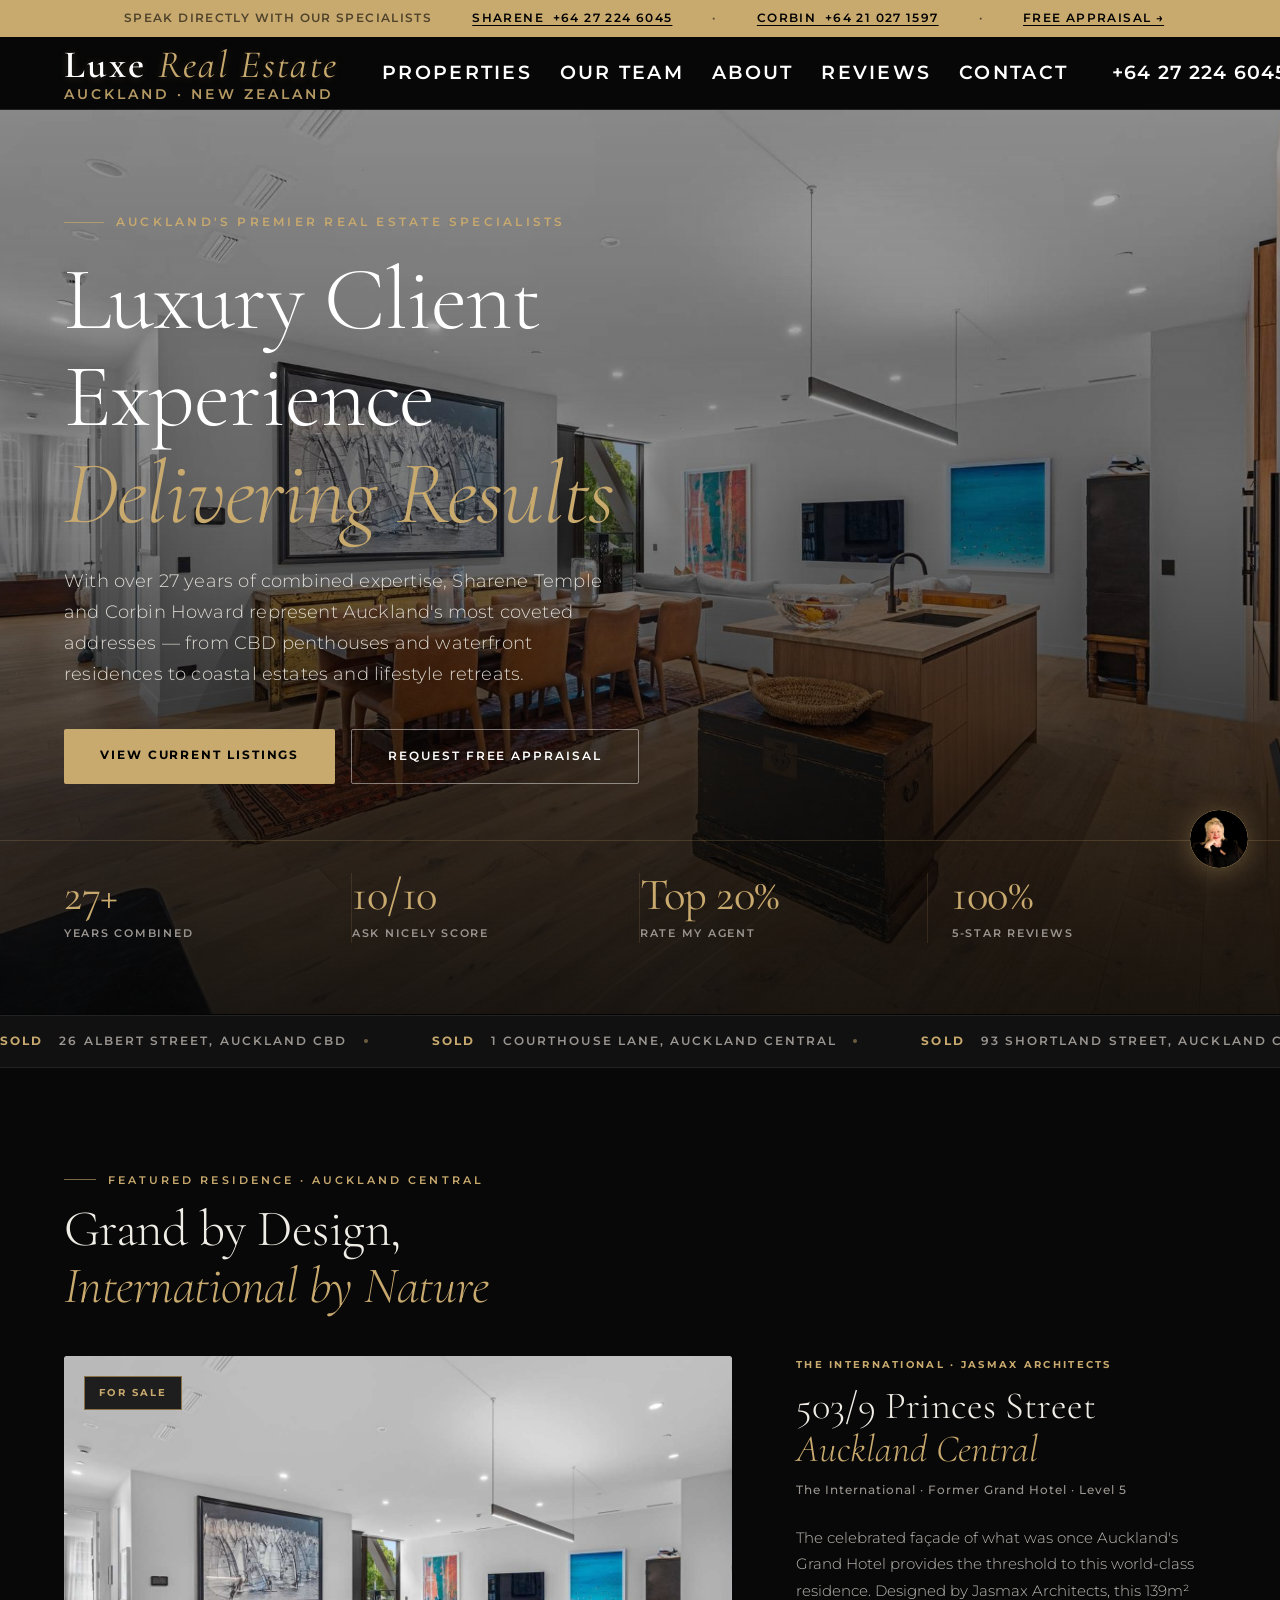
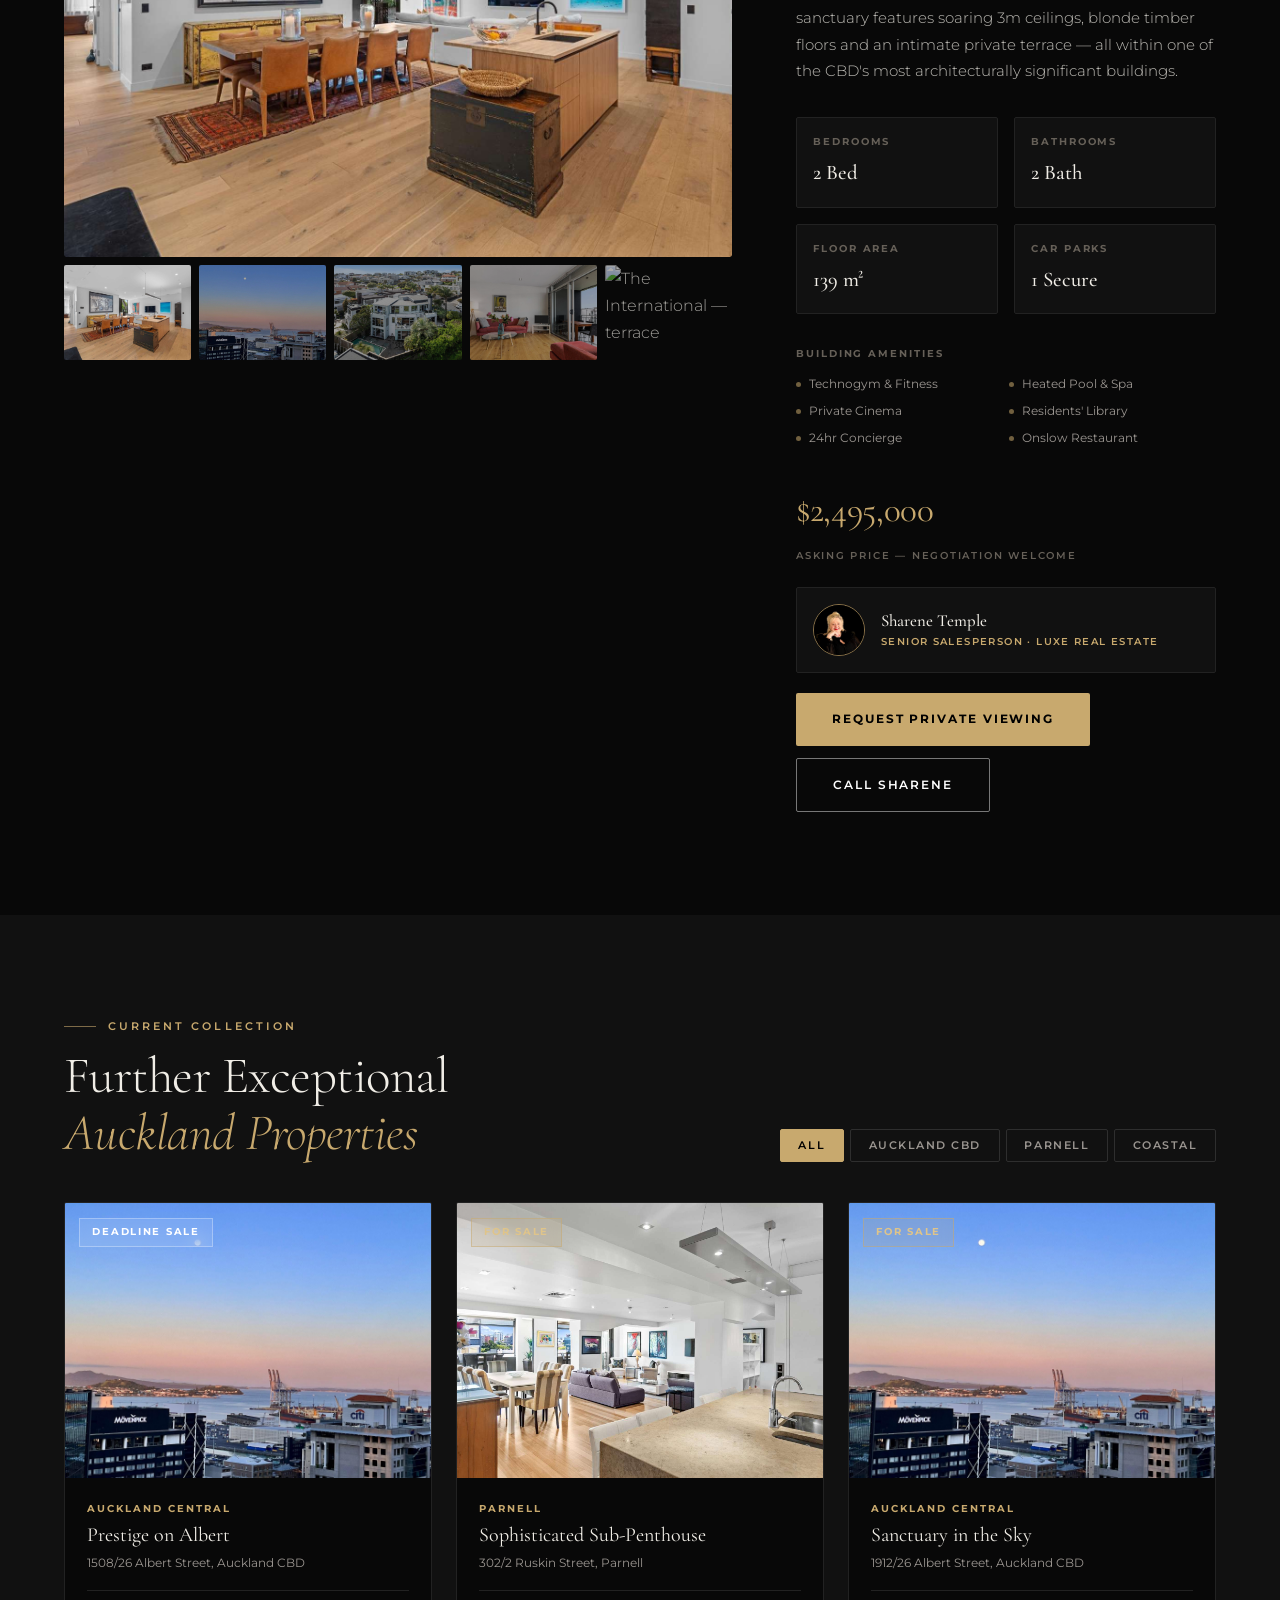
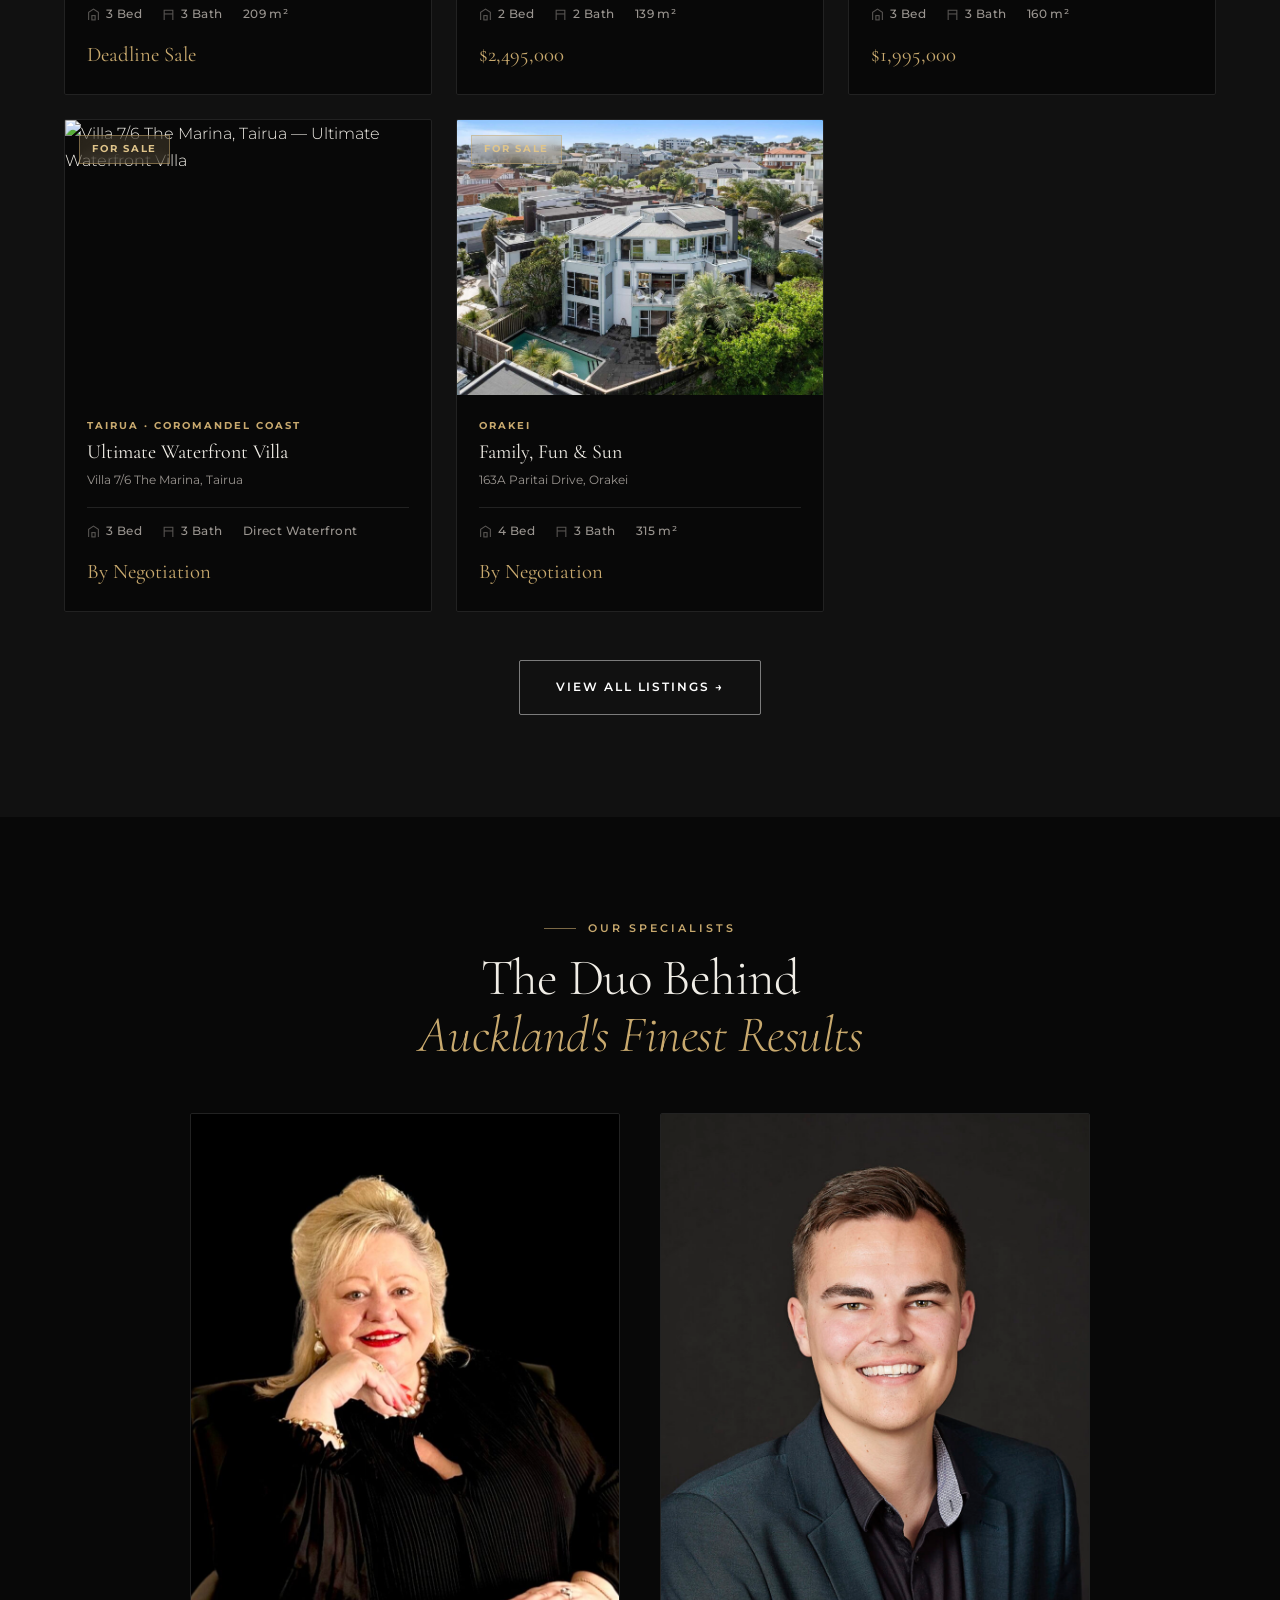
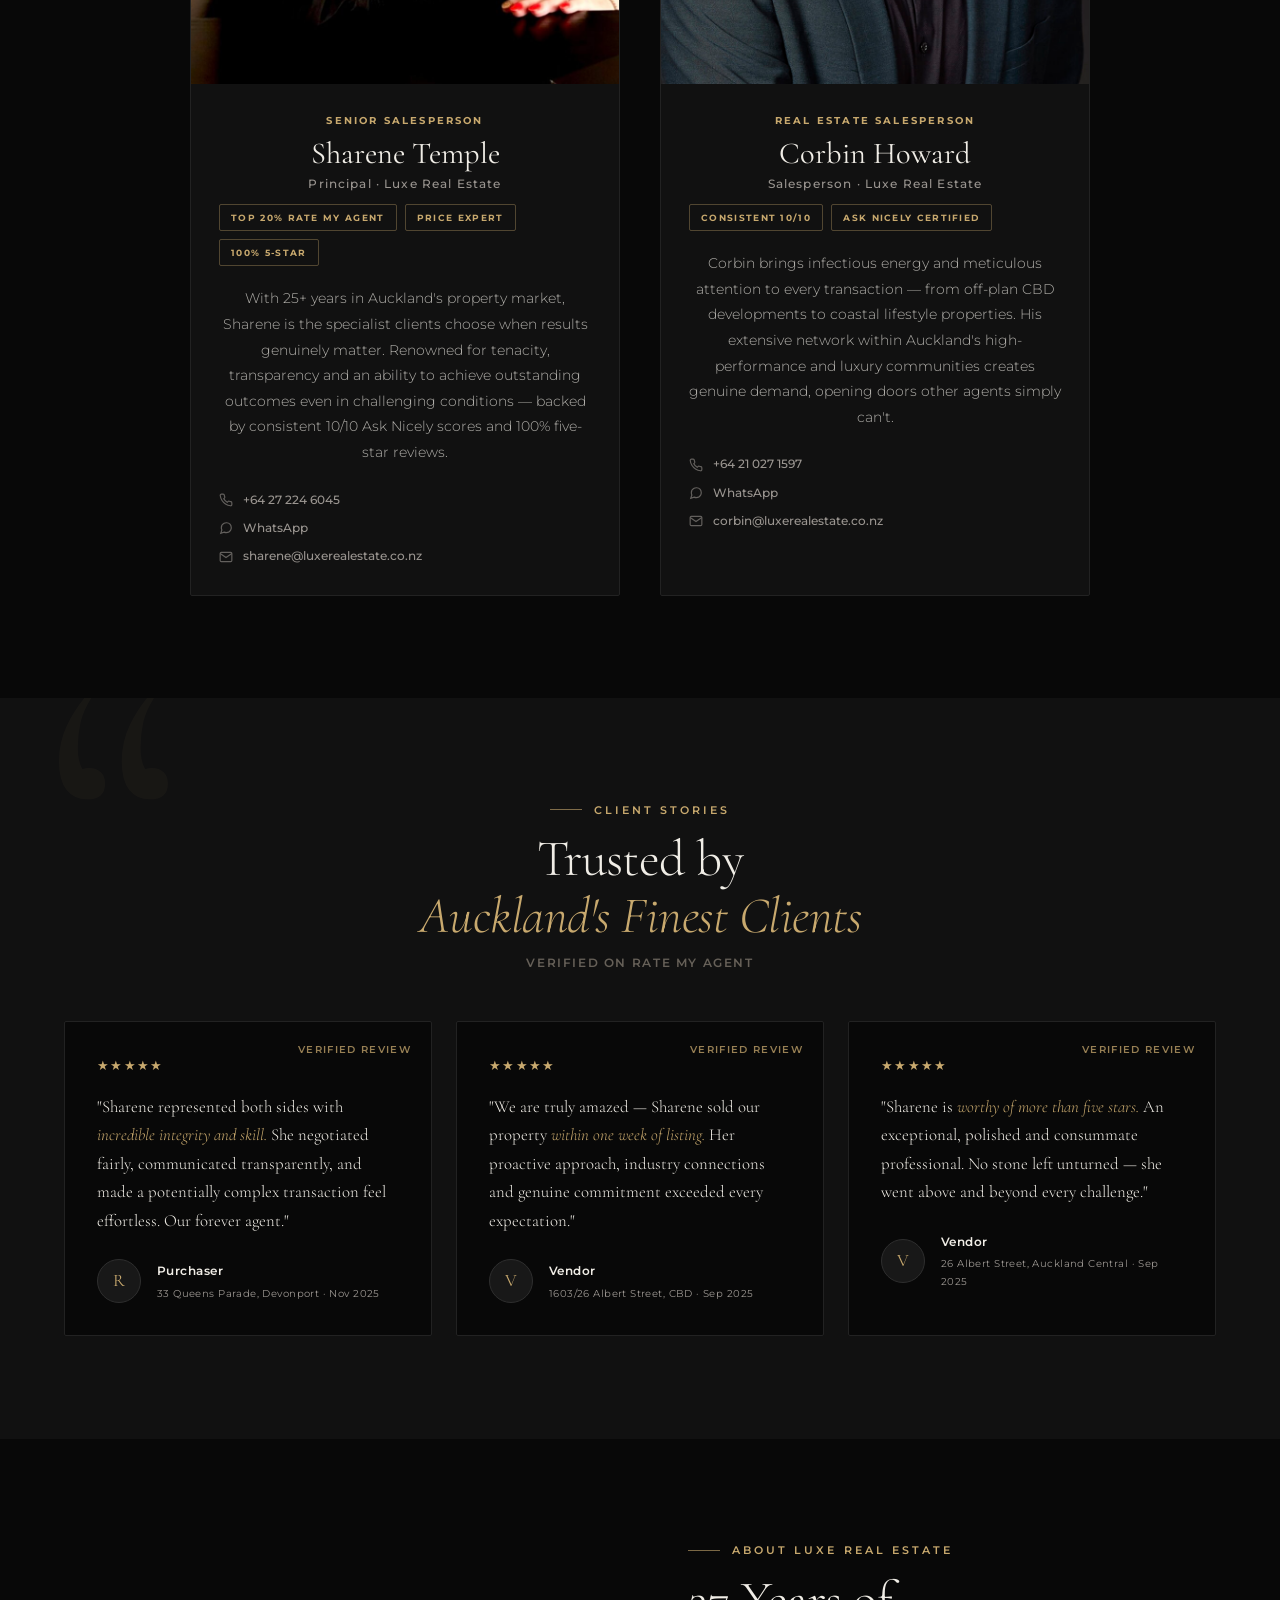
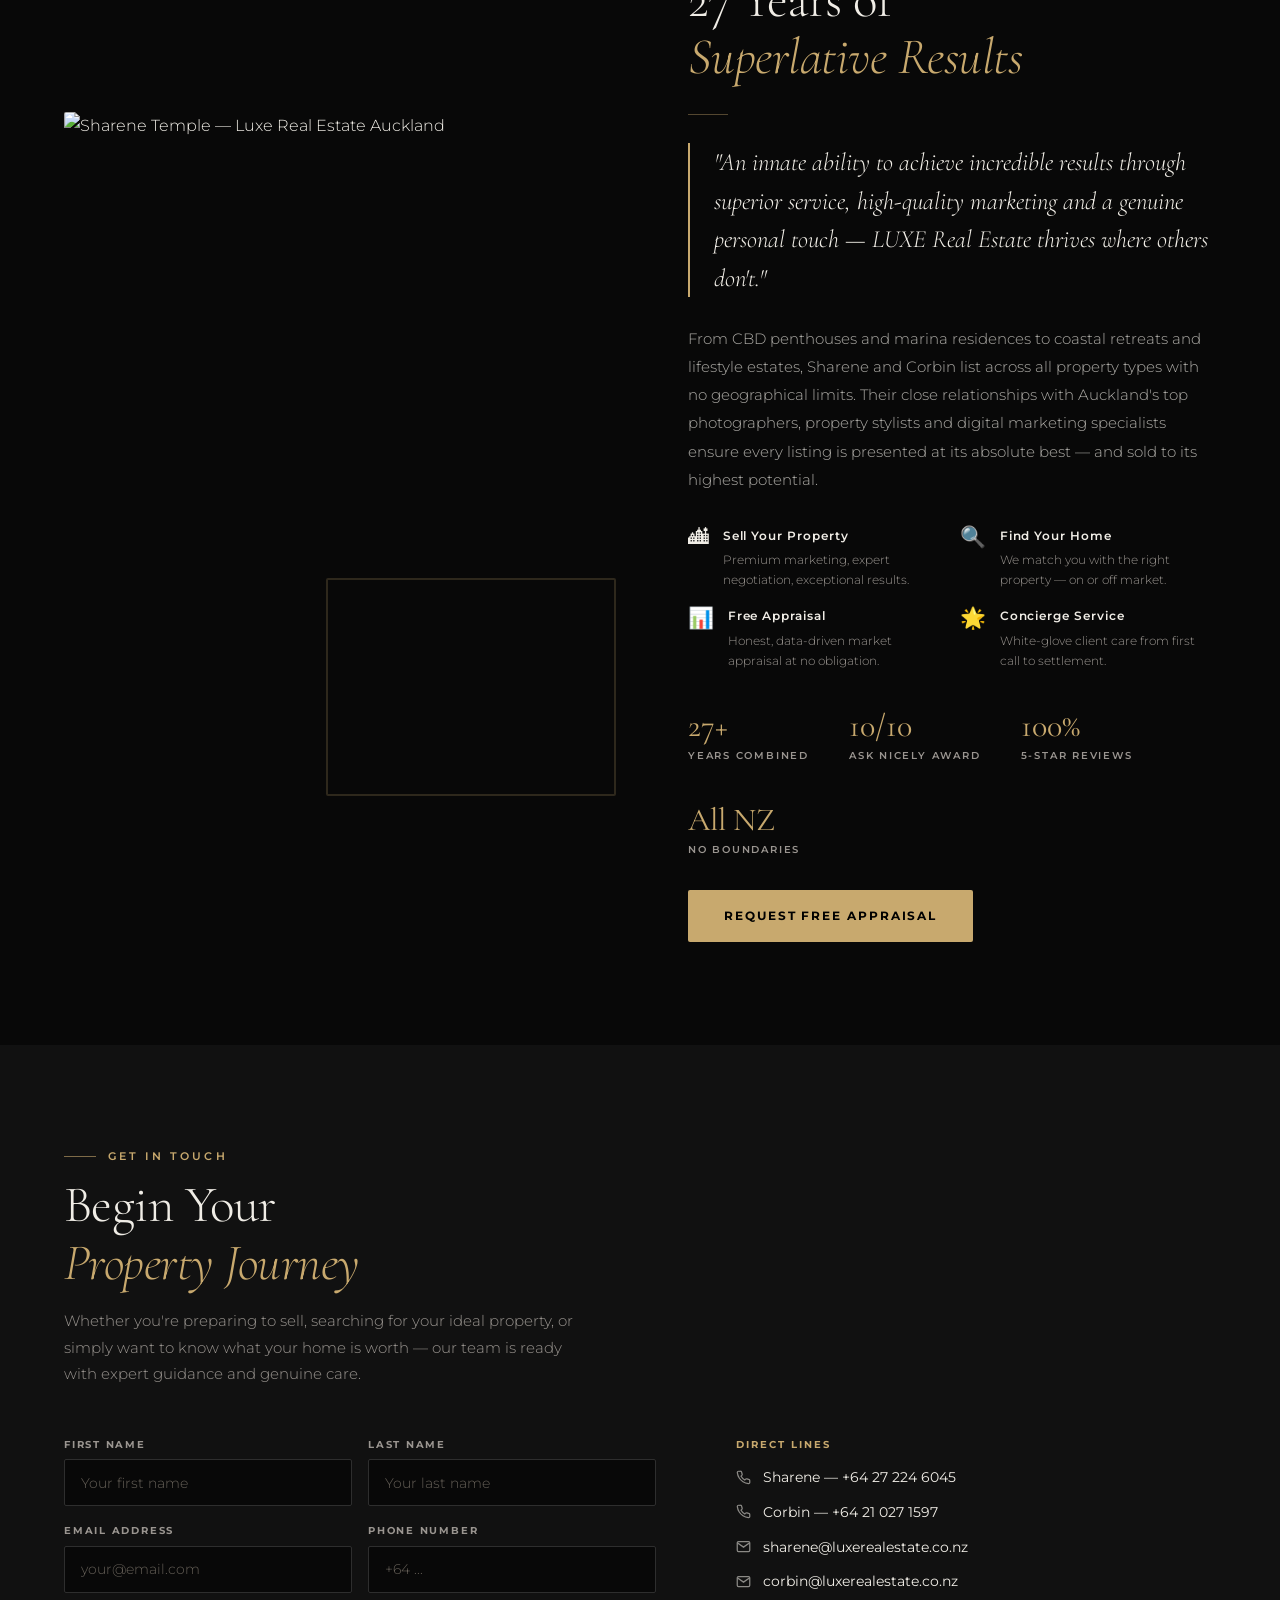
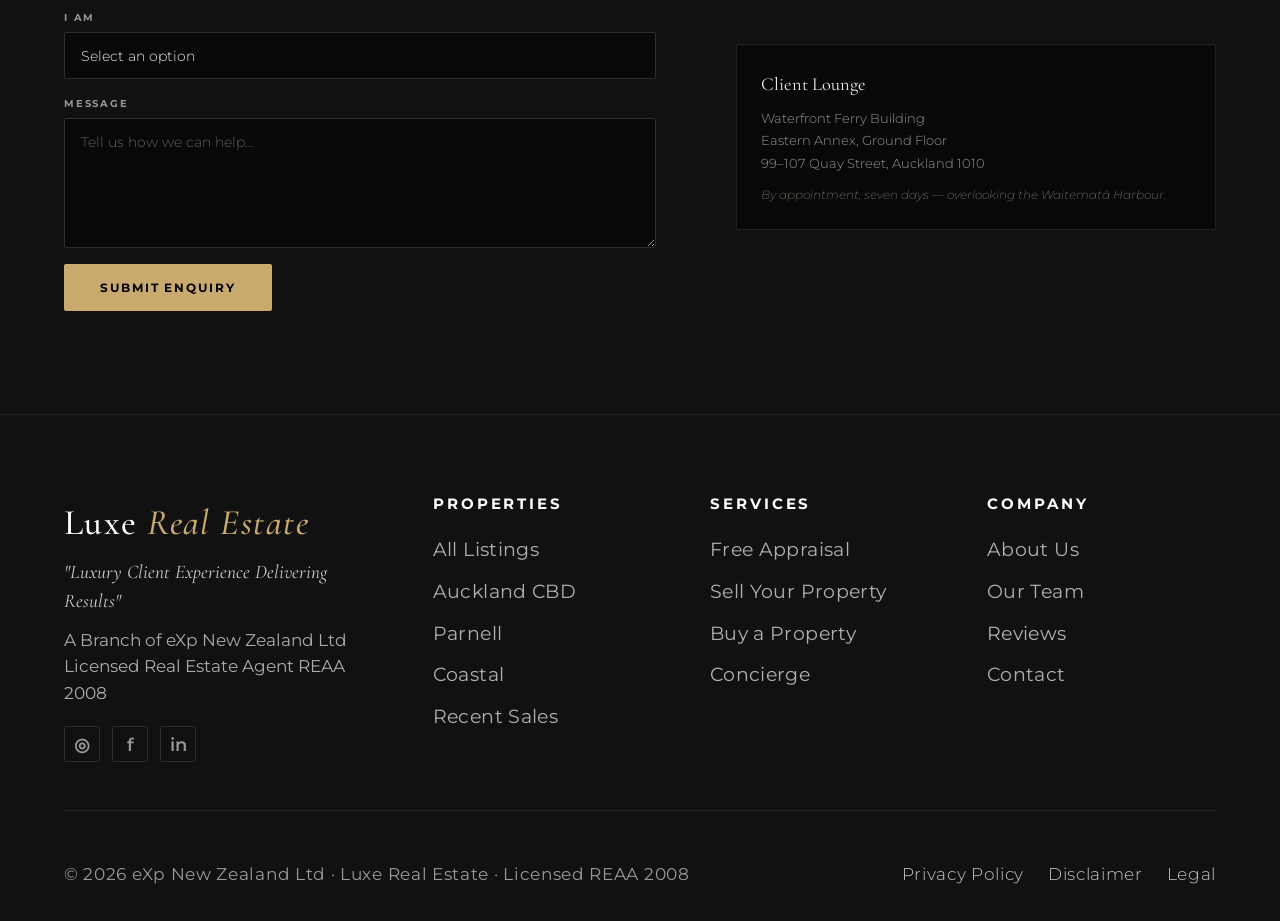
==== commit d25bedf7: "Luxe v4 — surgical: remove hero location tag, nav +20% white bold, albert+ruskin images, footer cont" ====
--- a/index.html
+++ b/index.html
@@ -112,7 +112,7 @@
 }
 .nav-logo-main {
   font-family: var(--font-serif);
-  font-size: 1.68rem;       /* was ~1.4rem — 20% larger */
+  font-size:2.419rem;       /* was ~1.4rem — 20% larger */
   font-weight: 600;
   letter-spacing: 0.06em;
   color: var(--white);
@@ -124,7 +124,7 @@
   font-weight: 400;
 }
 .nav-logo-sub {
-  font-size: 0.6rem;
+  font-size:0.864rem;
   font-weight: 600;
   letter-spacing: 0.22em;
   text-transform: uppercase;
@@ -138,8 +138,8 @@
   list-style: none;
 }
 .nav-links a {
-  font-size: 0.82rem;       /* was ~0.68rem — 20% larger */
-  font-weight: 600;
+  font-size:1.181rem;       /* was ~0.68rem — 20% larger */
+  font-weight:600;
   letter-spacing: 0.12em;
   text-transform: uppercase;
   color: var(--white);      /* pure white, not semi-transparent */
@@ -150,10 +150,10 @@
 }
 .nav-links a:hover { color: var(--gold); }
 .nav-phone {
-  font-size: 0.82rem;       /* 20% larger */
-  font-weight: 600;
+  font-size:1.181rem;       /* 20% larger */
+  font-weight:600;
   letter-spacing: 0.06em;
-  color: var(--white);      /* pure white */
+  color:#FFFFFF;      /* pure white */
   white-space: nowrap;
   transition: color var(--transition);
 }
@@ -1165,7 +1165,7 @@
 }
 .footer-brand-name {
   font-family: var(--font-serif);
-  font-size: 1.56rem;    /* 20% larger than ~1.3rem */
+  font-size:2.246rem;    /* 20% larger than ~1.3rem */
   font-weight: 500;
   color: var(--white);   /* pure white for contrast */
   margin-bottom: 0.35rem;
@@ -1173,7 +1173,7 @@
 }
 .footer-brand-name em { font-style: italic; color: var(--gold); }
 .footer-tagline {
-  font-size: 0.84rem;    /* 20% larger */
+  font-size:1.210rem;    /* 20% larger */
   font-weight: 400;
   font-style: italic;
   color: rgba(240,237,230,0.85); /* high contrast */
@@ -1182,7 +1182,7 @@
   line-height: 1.5;
 }
 .footer-legal {
-  font-size: 0.72rem;    /* 20% larger than 0.6rem */
+  font-size:1.037rem;    /* 20% larger than 0.6rem */
   font-weight: 400;
   color: rgba(240,237,230,0.7); /* more contrast against dark bg */
   line-height: 1.6;
@@ -1199,7 +1199,7 @@
   display: flex;
   align-items: center;
   justify-content: center;
-  font-size: 0.8rem;     /* bigger icon */
+  font-size:1.152rem;     /* bigger icon */
   font-weight: 600;
   color: var(--text-muted);
   transition: border-color var(--transition), color var(--transition);
@@ -1209,7 +1209,7 @@
   color: var(--gold);
 }
 .footer-col-title {
-  font-size: 0.64rem;
+  font-size:0.922rem;
   font-weight: 700;
   letter-spacing: 0.2em;
   text-transform: uppercase;
@@ -1223,7 +1223,7 @@
   gap: 0.6rem;
 }
 .footer-col-links a {
-  font-size: 0.82rem;    /* 20% larger */
+  font-size:1.181rem;    /* 20% larger */
   font-weight: 400;
   color: rgba(240,237,230,0.72); /* more visible */
   transition: color var(--transition);
@@ -1238,7 +1238,7 @@
   gap: 1rem;
 }
 .footer-copy {
-  font-size: 0.75rem;    /* 20% larger */
+  font-size:1.080rem;    /* 20% larger */
   font-weight: 400;
   color: rgba(240,237,230,0.62);
   letter-spacing: 0.04em;
@@ -1248,8 +1248,8 @@
   gap: 1.5rem;
 }
 .footer-legal-links a {
-  font-size: 0.72rem;
-  color: rgba(240,237,230,0.45);
+  font-size:1.037rem;
+  color: rgba(240,237,230,0.82);
   transition: color var(--transition);
   letter-spacing: 0.04em;
 }
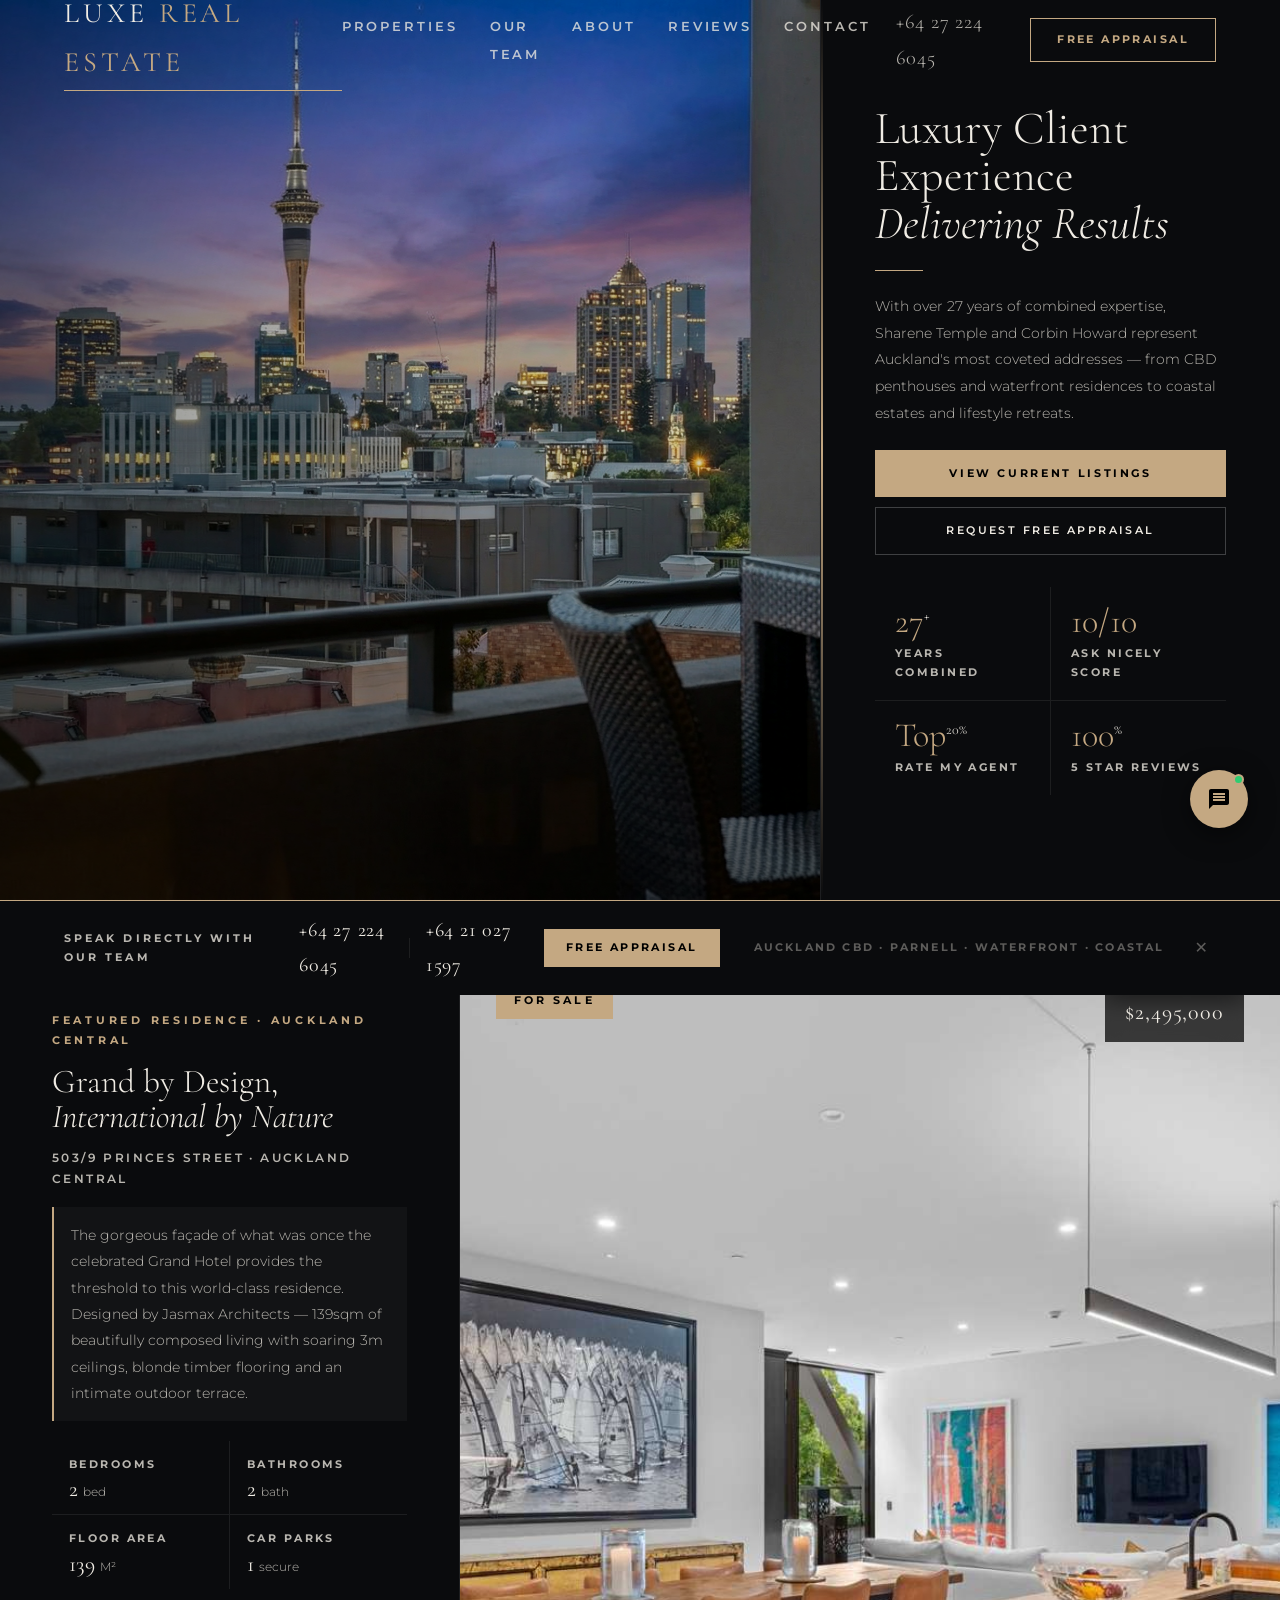
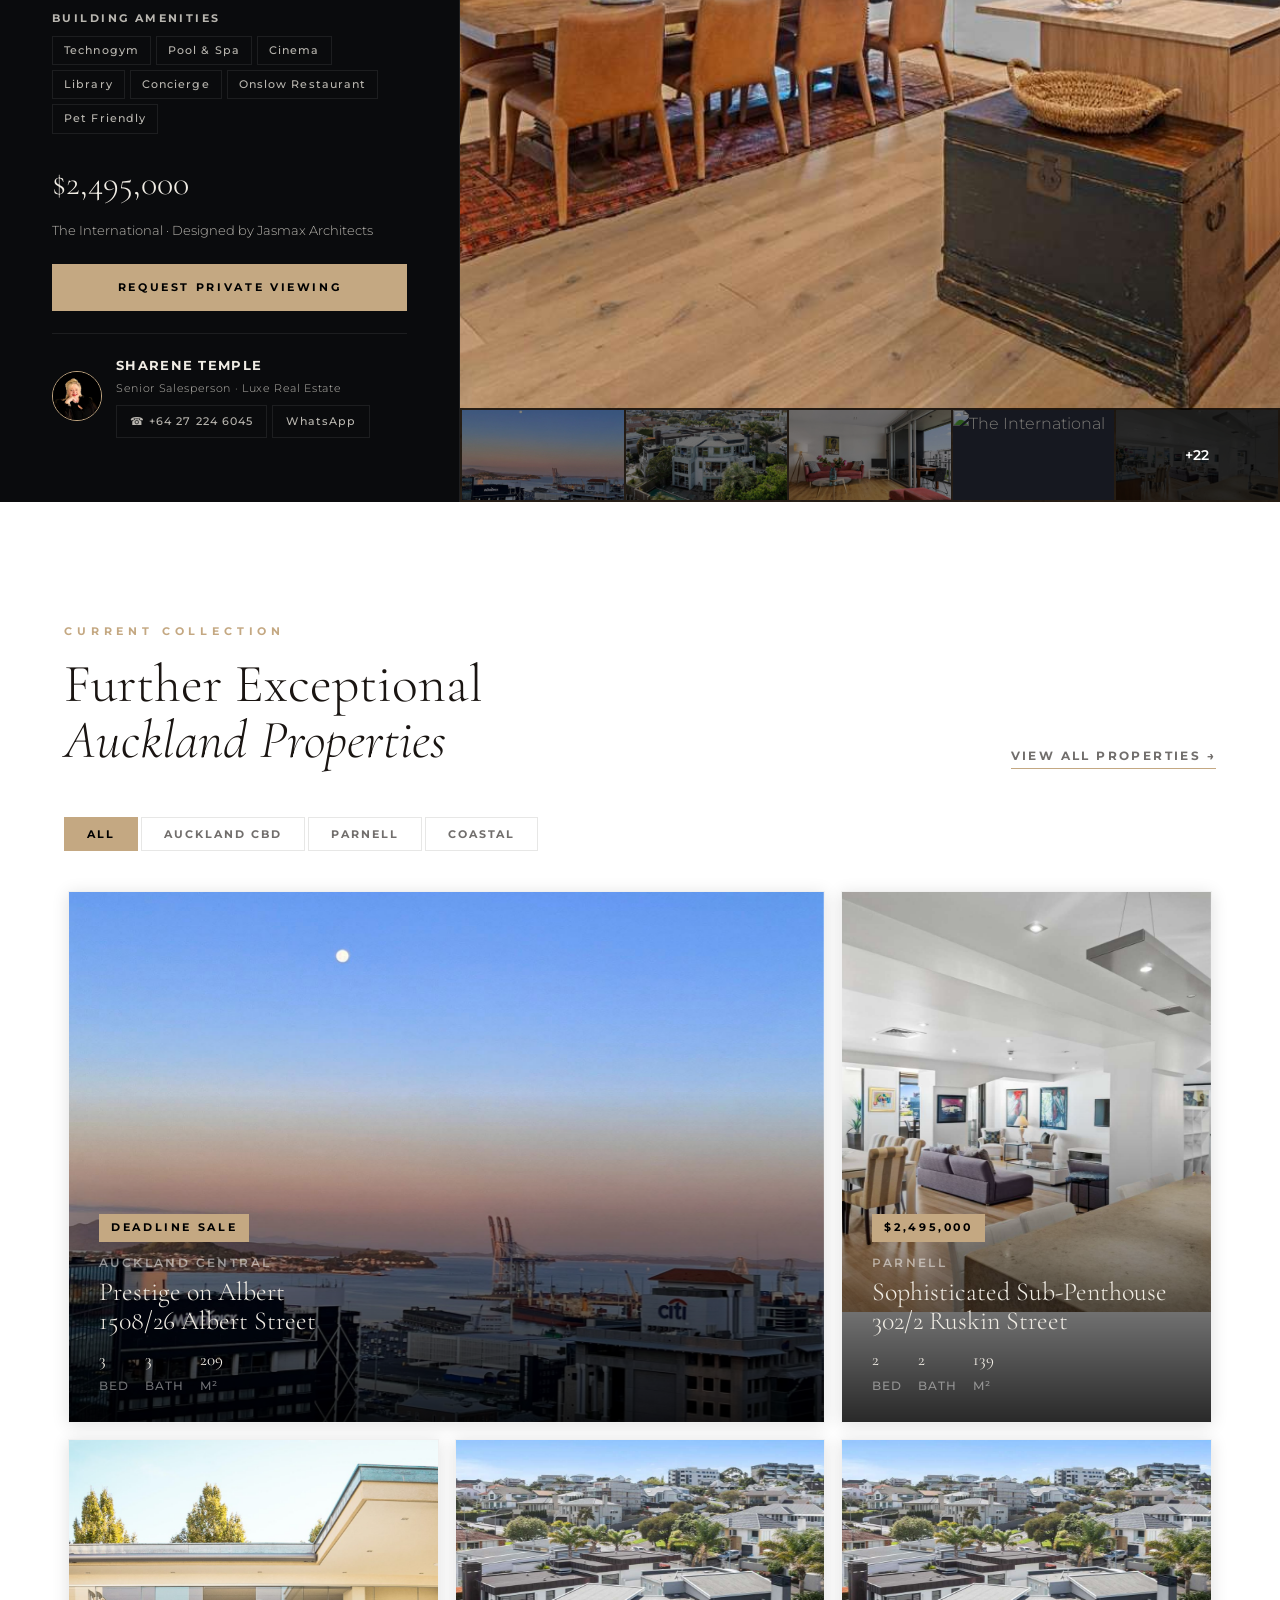
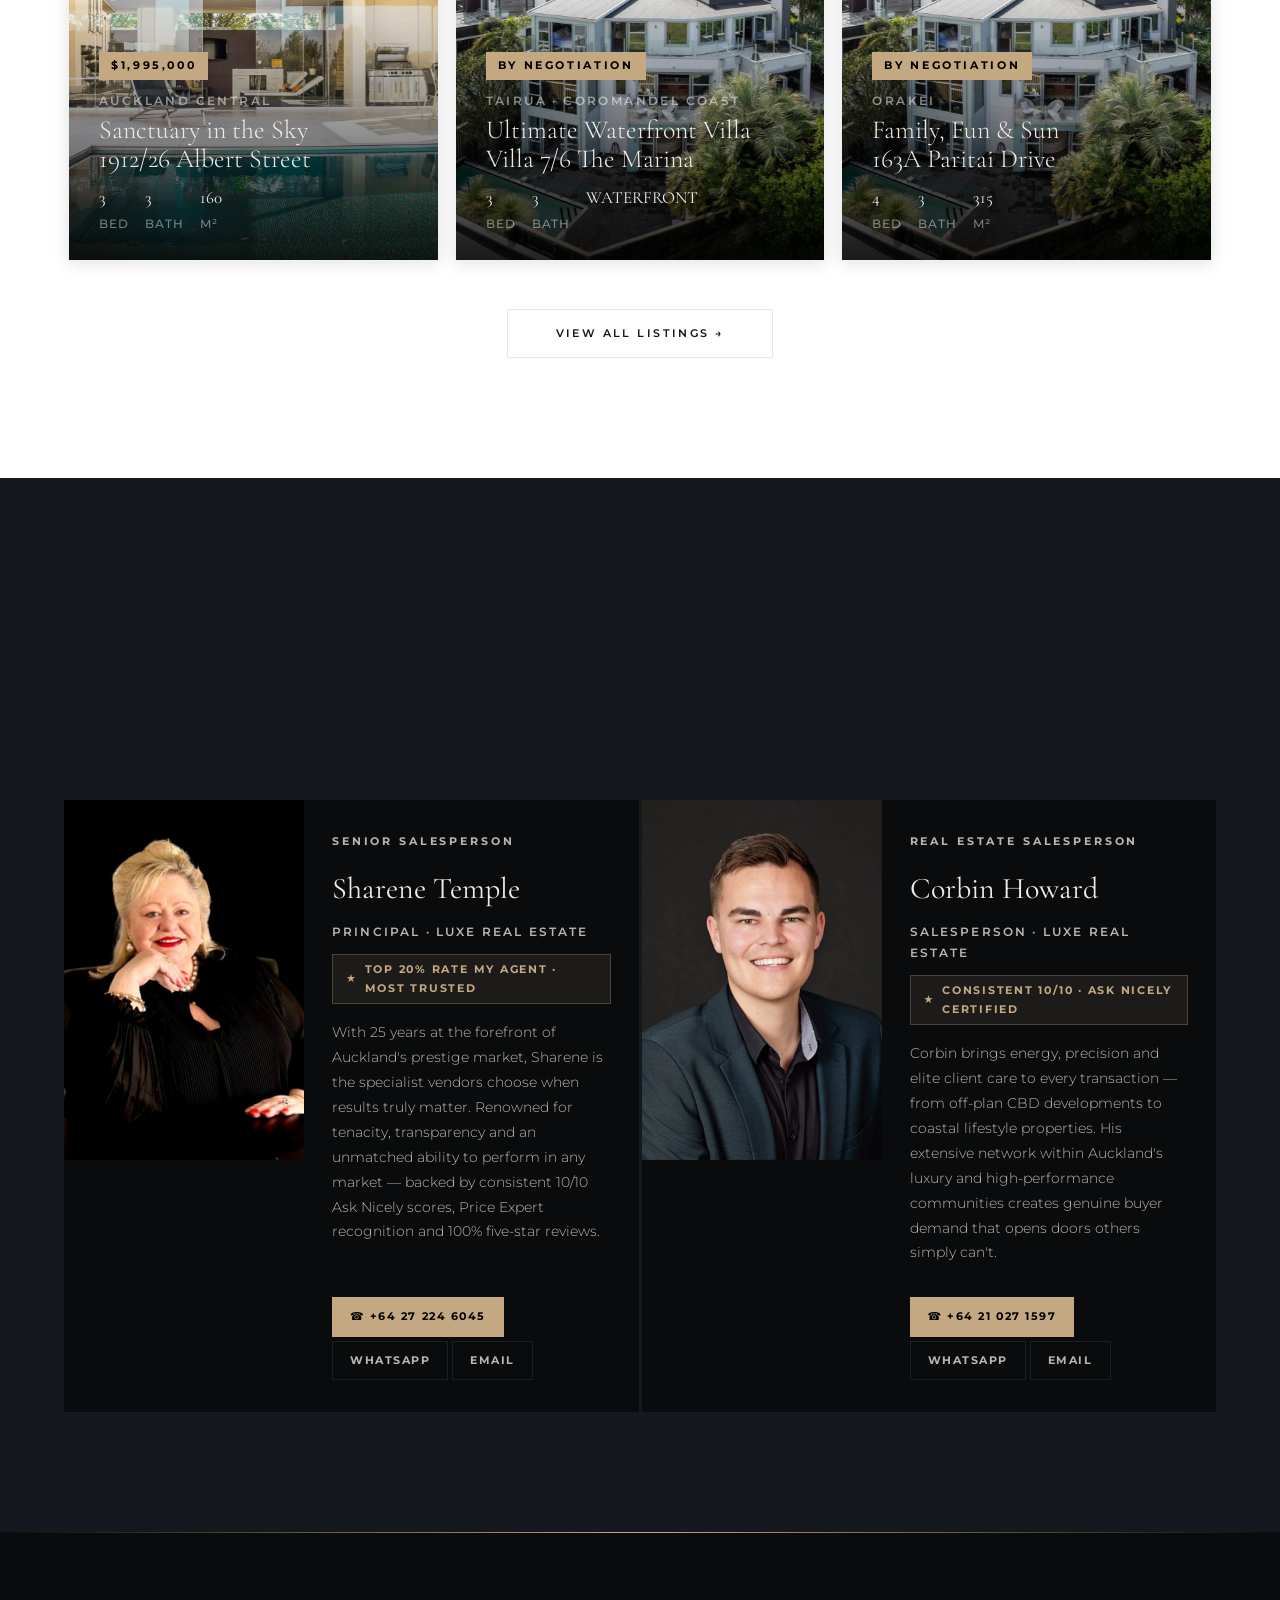
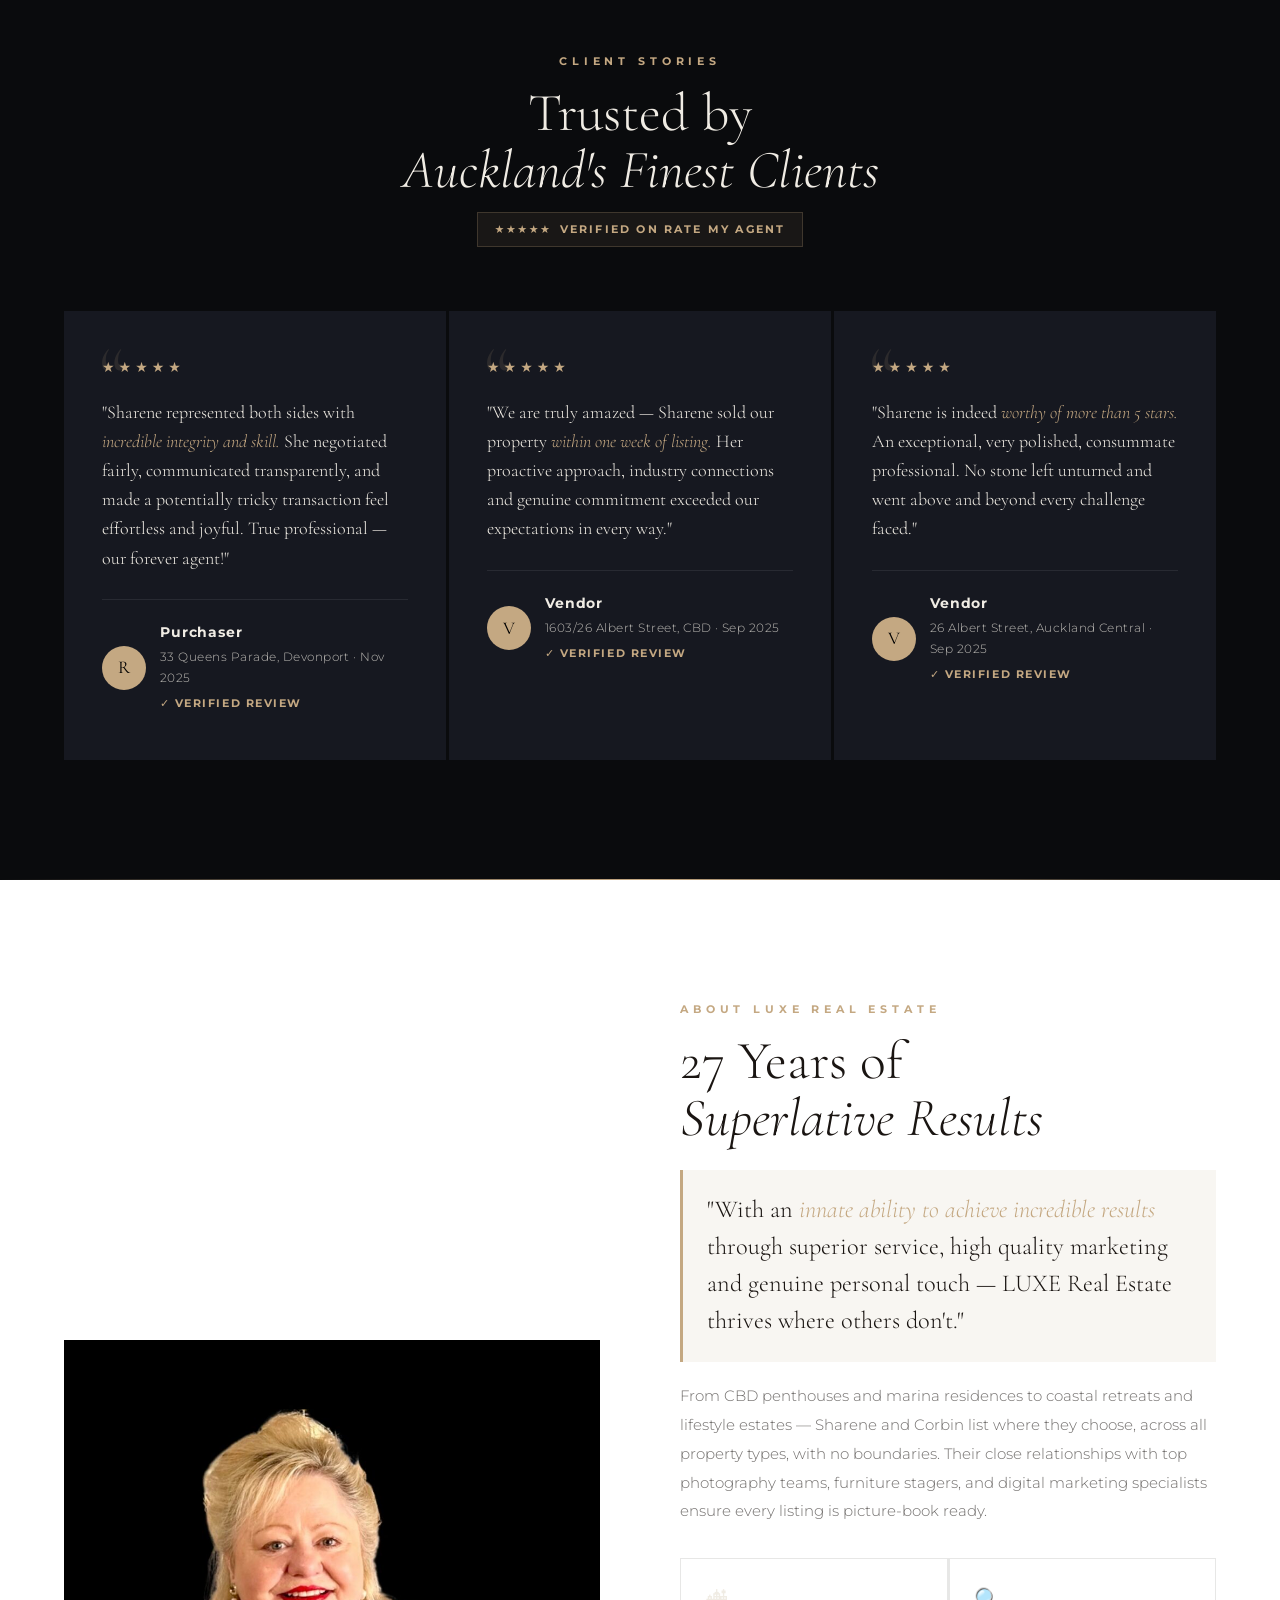
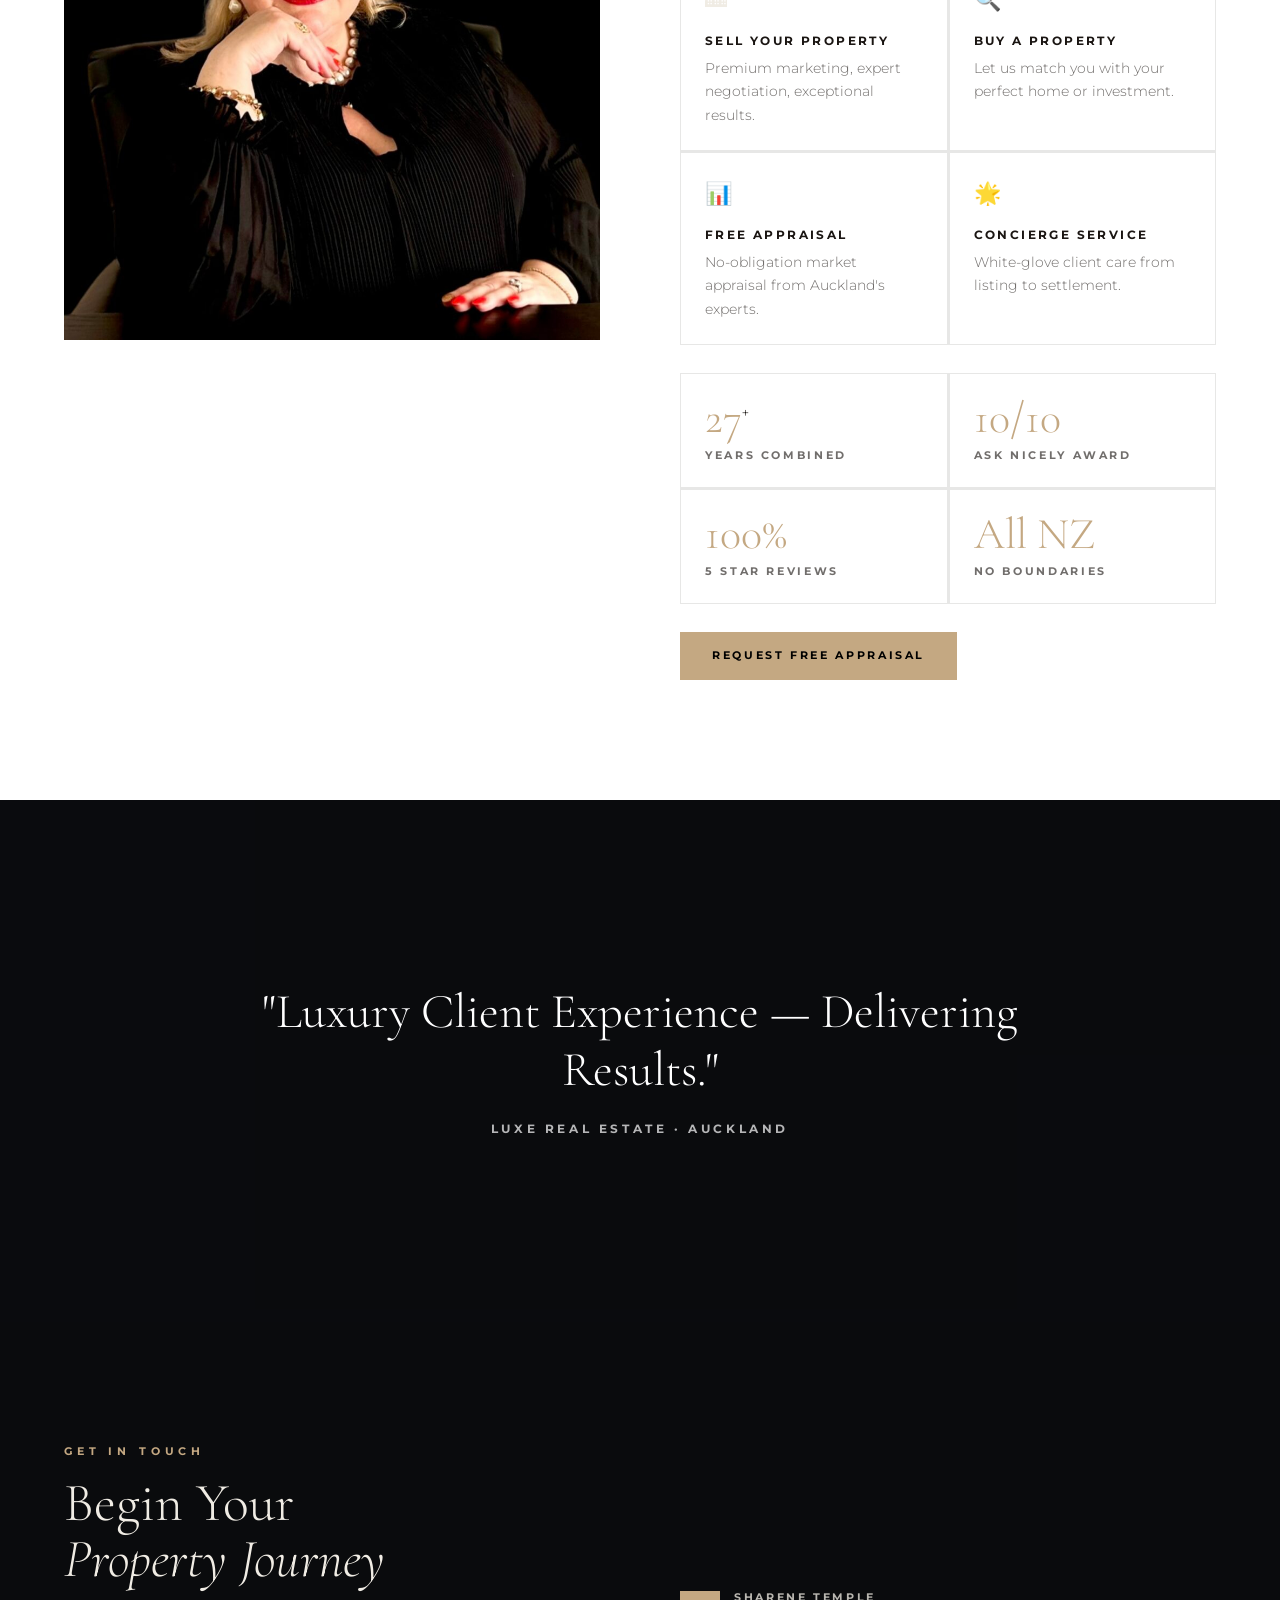
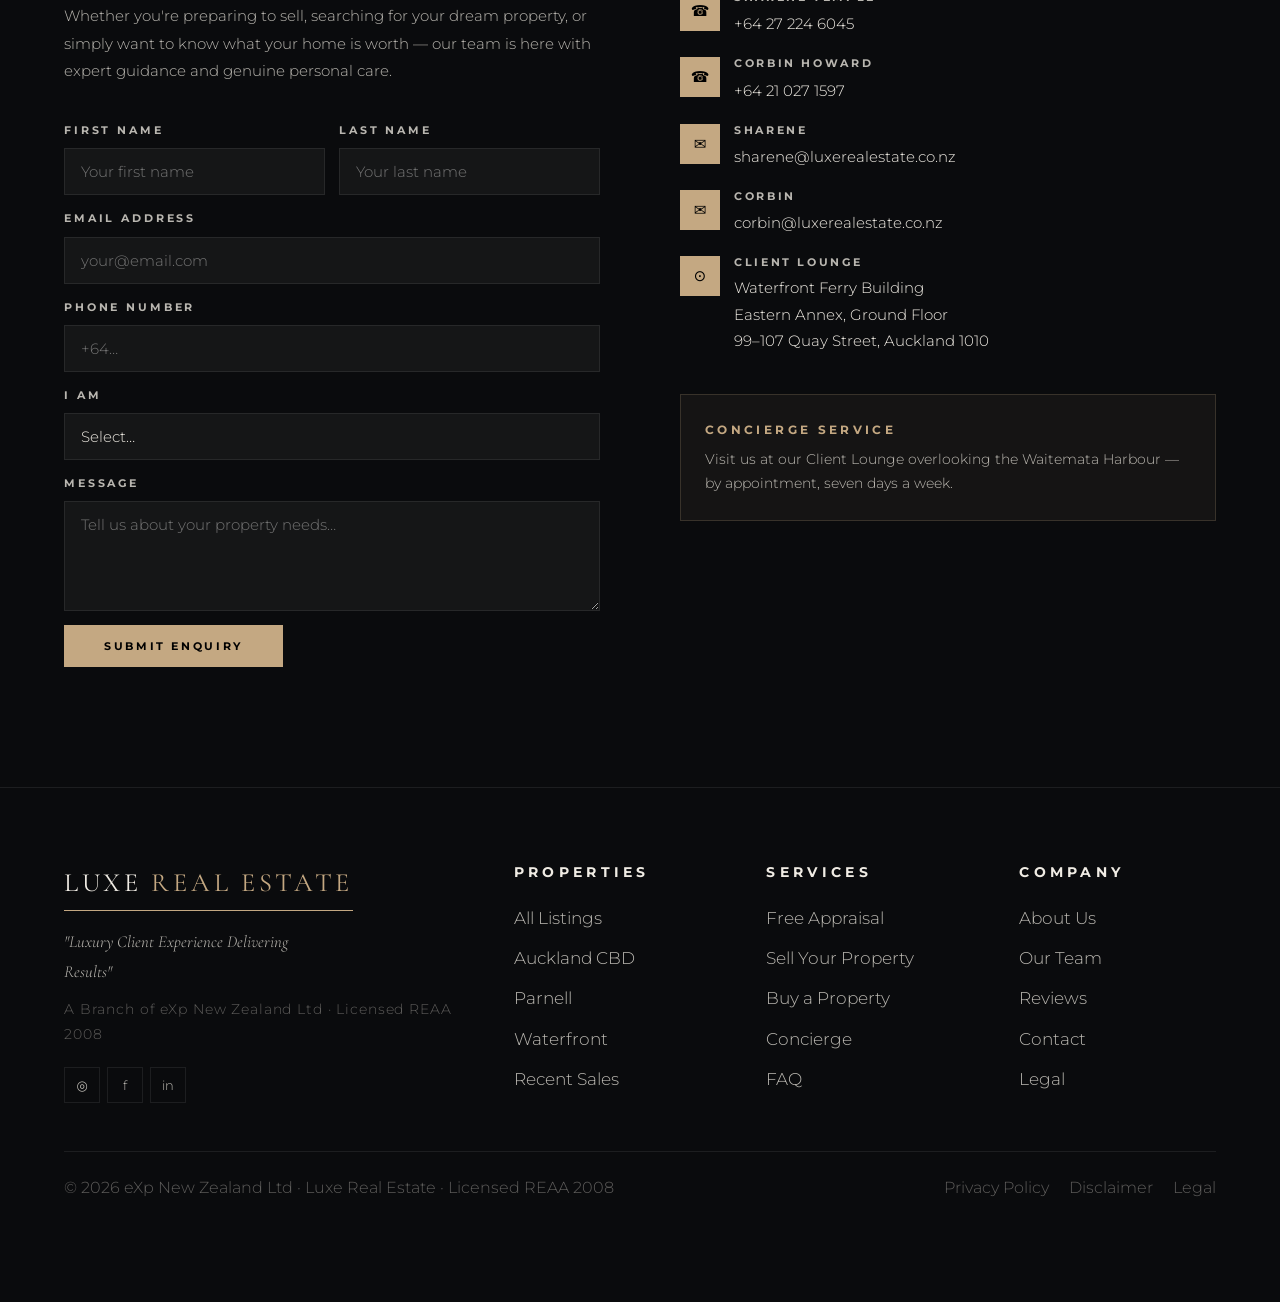
==== commit 5a2b8a02: "Luxe v5 — all images fixed, alternating bg, Apple-level polish, nav/footer size+contrast, copy polis" ====
--- a/index.html
+++ b/index.html
@@ -1,2052 +1,966 @@
 <!DOCTYPE html>
 <html lang="en">
 <head>
-<meta charset="UTF-8">
-<meta name="viewport" content="width=device-width, initial-scale=1.0">
+<meta charset="UTF-8"/>
+<meta name="viewport" content="width=device-width,initial-scale=1.0"/>
+<meta name="description" content="Luxe Real Estate — Luxury Client Experience Delivering Results. Auckland's premium real estate specialists. Sharene Temple & Corbin Howard."/>
 <title>Luxe Real Estate — Luxury Client Experience Delivering Results</title>
-<meta name="description" content="Auckland's premier luxury real estate specialists. Sharene Temple and Corbin Howard deliver exceptional results across CBD penthouses, waterfront apartments and coastal estates.">
-<link rel="preconnect" href="https://fonts.googleapis.com">
-<link rel="preconnect" href="https://fonts.gstatic.com" crossorigin>
-<link href="https://fonts.googleapis.com/css2?family=Cormorant+Garamond:ital,wght@0,300;0,400;0,500;0,600;1,300;1,400&family=Montserrat:wght@300;400;500;600;700&display=swap" rel="stylesheet">
+<link rel="preconnect" href="https://fonts.googleapis.com"/>
+<link rel="preconnect" href="https://fonts.gstatic.com" crossorigin/>
+<link href="https://fonts.googleapis.com/css2?family=Cormorant+Garamond:ital,wght@0,300;0,400;0,500;0,600;1,300;1,400;1,500&family=Montserrat:wght@300;400;500;600;700&display=swap" rel="stylesheet"/>
+
 <style>
-:root {
-  --bg:           #080808;
-  --surface:      #111111;
-  --surface2:     #181818;
-  --border:       #222222;
-  --border-light: #2e2e2e;
-  --text:         #F0EDE6;
-  --text-muted:   #9A9590;
-  --text-dim:     #666058;
-  --gold:         #C8A96E;
-  --gold-light:   #DFC48A;
-  --gold-dim:     #8A7248;
-  --white:        #FFFFFF;
-  --overlay:      rgba(4,4,4,0.58);
-  --overlay-deep: rgba(4,4,4,0.72);
-  --font-serif:   'Cormorant Garamond', Georgia, serif;
-  --font-sans:    'Montserrat', sans-serif;
-  --radius:       2px;
-  --transition:   220ms ease;
-  --max-w:        1300px;
-  --pad:          clamp(1.25rem, 5vw, 4rem);
-}
-
-*, *::before, *::after { box-sizing: border-box; margin: 0; padding: 0; }
-
-html { scroll-behavior: smooth; font-size: 16px; }
-
-body {
-  background: var(--bg);
-  color: var(--text);
-  font-family: var(--font-sans);
-  font-weight: 300;
-  line-height: 1.7;
+/* ── TOKENS ─────────────────────────────────── */
+:root{
+  --accent:#c4a882; --accent-h:#d4bc96;
+  --bg:#0f1014; --bg-dark:#0a0b0d; --bg-mid:#161820; --bg-card:#13141a;
+  --text:#f0ece4; --subtle:rgba(240,236,228,.76); --dim:rgba(240,236,228,.36);
+  --line:rgba(255,255,255,.08); --line-h:rgba(255,255,255,.18);
+  /* Light section colours */
+  --lt-bg:#ffffff; --lt-bg-alt:#f8f6f2; --lt-text:#1a1512;
+  --lt-subtle:rgba(26,21,18,.62); --lt-dim:rgba(26,21,18,.32);
+  --lt-line:rgba(26,21,18,.1);
+  --serif:'Cormorant Garamond',Georgia,serif;
+  --sans:'Montserrat',system-ui,sans-serif;
+  --ease:cubic-bezier(0.16,1,0.3,1);
+  --max-w:1400px; --pad:64px; --nav-h:80px; --panel-w:460px;
+}
+*,*::before,*::after{box-sizing:border-box;margin:0;padding:0}
+html{
+  scroll-behavior:smooth;
+  -webkit-font-smoothing:antialiased;
+  -moz-osx-font-smoothing:grayscale;
+  text-rendering:optimizeLegibility;
+}
+body{
+  background:var(--bg);color:var(--text);
+  font-family:var(--sans);font-weight:300;font-size:16px;line-height:1.75;
+  overflow-x:hidden;
+}
+img{display:block;max-width:100%;height:auto;transform:translateZ(0)}
+a{color:inherit;text-decoration:none}
+button{cursor:pointer;border:none;background:none;font-family:inherit;color:inherit}
+::selection{background:var(--accent);color:#000}
+::-webkit-scrollbar{width:3px}
+::-webkit-scrollbar-track{background:var(--bg-dark)}
+::-webkit-scrollbar-thumb{background:var(--accent);border-radius:2px}
+
+.wrap{max-width:var(--max-w);margin:0 auto;padding:0 var(--pad)}
+.sec-label{font-size:11px;font-weight:700;letter-spacing:.44em;text-transform:uppercase;color:var(--accent);margin-bottom:14px;display:block}
+.sec-label.lt{color:var(--accent)}
+.sec-title{font-family:var(--serif);font-weight:300;font-size:clamp(34px,4.2vw,60px);line-height:1.05}
+.sec-title em{font-style:italic}
+.rv{opacity:0;transform:translateY(26px);transition:opacity .9s var(--ease),transform .9s var(--ease)}
+.rv.on{opacity:1;transform:translateY(0)}
+.d1{transition-delay:.1s}.d2{transition-delay:.2s}.d3{transition-delay:.3s}
+
+/* BUTTONS */
+.btn-primary{display:inline-block;padding:14px 32px;background:var(--accent);color:#000;font-size:11px;font-weight:700;letter-spacing:.24em;text-transform:uppercase;transition:background .22s,transform .18s;cursor:pointer;border:none;font-family:var(--sans)}
+.btn-primary:hover{background:var(--accent-h);transform:translateY(-1px)}
+.btn-outline{display:inline-block;padding:13px 32px;border:1px solid rgba(255,255,255,.22);color:var(--text);font-size:11px;font-weight:600;letter-spacing:.22em;text-transform:uppercase;transition:all .22s}
+.btn-outline:hover{border-color:var(--text);background:rgba(255,255,255,.05)}
+.btn-outline-dark{display:inline-block;padding:13px 32px;border:1px solid var(--lt-line);color:var(--lt-text);font-size:11px;font-weight:600;letter-spacing:.22em;text-transform:uppercase;transition:all .22s}
+.btn-outline-dark:hover{border-color:var(--accent);color:var(--accent)}
+
+/* STICKY BAR */
+#sticky-bar{position:fixed;bottom:0;left:0;right:0;z-index:850;background:var(--bg-dark);border-top:1px solid var(--accent);display:flex;align-items:center;justify-content:center;gap:22px;padding:12px var(--pad);transform:translateY(100%);transition:transform .5s var(--ease)}
+#sticky-bar.visible{transform:translateY(0)}
+.sticky-label{font-size:11px;font-weight:700;letter-spacing:.28em;text-transform:uppercase;color:var(--subtle)}
+.sticky-phone{display:flex;align-items:center;gap:16px}
+.sticky-phone a{font-family:var(--serif);font-size:20px;font-weight:400;color:var(--text);letter-spacing:.04em;transition:color .2s}
+.sticky-phone a:hover{color:var(--accent)}
+.sticky-pipe{width:1px;height:20px;background:var(--line)}
+.sticky-cta{padding:9px 22px;background:var(--accent);color:#000;font-size:11px;font-weight:700;letter-spacing:.22em;text-transform:uppercase;transition:background .2s;white-space:nowrap;margin-left:4px}
+.sticky-cta:hover{background:var(--accent-h)}
+.sticky-suburbs{font-size:11px;font-weight:700;letter-spacing:.2em;text-transform:uppercase;color:var(--dim);white-space:nowrap;margin-left:12px}
+.sticky-close{margin-left:auto;color:var(--dim);font-size:16px;cursor:pointer;padding:4px 8px;transition:color .2s;line-height:1}
+.sticky-close:hover{color:var(--text)}
+
+/* NAV */
+#nav{position:fixed;top:0;left:0;right:0;z-index:900;height:var(--nav-h);display:flex;align-items:center;padding:0 var(--pad);transition:background .4s,box-shadow .4s}
+#nav.scrolled{background:rgba(6,7,9,.97);backdrop-filter:blur(28px);-webkit-backdrop-filter:blur(28px);box-shadow:0 1px 0 var(--line)}
+.logo{font-family:var(--serif);font-weight:400;font-size:28px;letter-spacing:.14em;color:var(--text);text-transform:uppercase;position:relative;padding-bottom:4px;display:inline-block}
+.logo::after{content:'';position:absolute;bottom:0;left:0;right:0;height:1px;background:var(--accent)}
+.logo span{color:var(--accent)}
+.nav-links{display:flex;gap:32px;list-style:none;margin-left:auto}
+.nav-links a{font-size:13.200px;font-weight:600;letter-spacing:.22em;text-transform:uppercase;color:var(--subtle);transition:color .22s;position:relative}
+.nav-links a::after{content:'';position:absolute;bottom:-4px;left:0;right:0;height:1px;background:var(--accent);transform:scaleX(0);transform-origin:left;transition:transform .28s var(--ease)}
+.nav-links a:hover{color:var(--text)}
+.nav-links a:hover::after{transform:scaleX(1)}
+.nav-phone{margin-left:26px;font-family:var(--serif);font-size:20.400px;color:var(--subtle);letter-spacing:.04em;transition:color .22s}
+.nav-phone:hover{color:var(--accent)}
+.nav-cta{margin-left:16px;padding:11px 26px;background:transparent;border:1px solid var(--accent);color:var(--accent);font-size:11px;font-weight:700;letter-spacing:.22em;text-transform:uppercase;transition:all .22s;white-space:nowrap}
+.nav-cta:hover{background:var(--accent);color:#000}
+
+/* HERO */
+#hero{position:relative;height:100vh;min-height:700px;display:grid;grid-template-columns:1fr var(--panel-w);overflow:hidden}
+.hero-photo{position:relative;overflow:hidden}
+.hero-photo img{width:100%;height:100%;object-fit:cover;object-position:center 30%;transform:scale(1.08);will-change:transform;animation:hZoom 22s ease-out forwards;filter:contrast(1.04) saturate(1.06) brightness(.88)}
+@keyframes hZoom{to{transform:scale(1.0)}}
+.hero-photo-ov{position:absolute;inset:0;background:linear-gradient(105deg,rgba(0,0,0,.44) 0%,transparent 58%),linear-gradient(to bottom,rgba(0,0,0,.05) 50%,rgba(0,0,0,.52))}
+.hero-panel{background:var(--bg-dark);display:flex;flex-direction:column;justify-content:center;padding:0 54px;border-left:1px solid var(--line);position:relative;overflow:hidden}
+.hero-panel::before{content:'';position:absolute;top:0;left:0;bottom:0;width:2px;background:linear-gradient(to bottom,transparent,var(--accent),transparent)}
+.hero-sub-brand{font-size:11px;font-weight:700;letter-spacing:.44em;text-transform:uppercase;color:var(--accent);margin-bottom:22px;opacity:0;transform:translateY(14px);animation:fUp .8s .4s var(--ease) forwards}
+.hero-h1{font-family:var(--serif);font-weight:300;font-size:clamp(38px,3.6vw,56px);line-height:1.04;opacity:0;transform:translateY(18px);animation:fUp .9s .65s var(--ease) forwards}
+.hero-h1 em{font-style:italic}
+.hero-divider{width:48px;height:1px;background:var(--accent);margin:22px 0;opacity:0;animation:fUp .8s .8s var(--ease) forwards}
+.hero-sub{font-size:14px;color:var(--subtle);line-height:1.9;opacity:0;transform:translateY(14px);animation:fUp .9s .9s var(--ease) forwards}
+.hero-actions{display:flex;flex-direction:column;gap:10px;margin-top:24px;opacity:0;transform:translateY(14px);animation:fUp .9s 1.05s var(--ease) forwards}
+.hero-stats{display:grid;grid-template-columns:1fr 1fr;gap:1px;margin-top:32px;background:var(--line);opacity:0;transform:translateY(14px);animation:fUp .9s 1.3s var(--ease) forwards}
+.hstat{background:var(--bg-dark);padding:18px 20px}
+.hstat-n{font-family:var(--serif);font-size:34px;font-weight:300;line-height:1;color:var(--accent)}
+.hstat-n sup{font-size:14px;color:var(--text);vertical-align:super}
+.hstat-l{font-size:11px;font-weight:700;letter-spacing:.22em;text-transform:uppercase;color:var(--subtle);margin-top:5px}
+@keyframes fUp{to{opacity:1;transform:translateY(0)}}
+
+/* TICKER */
+#ticker{background:var(--bg-dark);border-top:1px solid var(--accent);border-bottom:1px solid rgba(196,168,130,.14);overflow:hidden;padding:13px 0}
+.tick-track{display:flex;white-space:nowrap;will-change:transform;animation:tickScroll 56s linear infinite}
+.tick-track:hover{animation-play-state:paused}
+.tick-item{display:inline-flex;align-items:center;gap:14px;padding:0 36px;font-size:11px;font-weight:700;letter-spacing:.24em;text-transform:uppercase;color:var(--subtle)}
+.tick-dot{width:4px;height:4px;background:var(--accent);border-radius:50%;flex-shrink:0}
+@keyframes tickScroll{0%{transform:translateX(0)}100%{transform:translateX(-50%)}}
+
+/* FEATURED */
+#featured{padding:0}
+.feat-wrap{display:grid;grid-template-columns:var(--panel-w) 1fr;min-height:92vh}
+.feat-panel{background:var(--bg-dark);display:flex;flex-direction:column;justify-content:center;padding:64px 52px;border-right:1px solid var(--line);order:1}
+.feat-photo-wrap{position:relative;overflow:hidden;background:var(--bg-dark);order:2;min-height:600px}
+.feat-badge{position:absolute;top:36px;left:36px;z-index:2;background:var(--accent);color:#000;font-size:11px;font-weight:700;letter-spacing:.28em;text-transform:uppercase;padding:8px 18px}
+.feat-price-tag{position:absolute;top:36px;right:36px;z-index:2;background:rgba(0,0,0,.72);backdrop-filter:blur(12px);color:var(--text);font-family:var(--serif);font-size:22px;font-weight:400;padding:10px 20px;letter-spacing:.04em}
+.feat-photo{width:100%;height:100%;object-fit:cover;object-position:center;transition:transform .9s var(--ease);will-change:transform;display:block}
+.feat-photo-wrap:hover .feat-photo{transform:scale(1.03)}
+.feat-thumbs{position:absolute;bottom:0;left:0;right:0;display:flex;gap:2px;height:94px;background:rgba(0,0,0,.8);padding:2px}
+.feat-thumb{flex:1;overflow:hidden;cursor:pointer;position:relative;min-width:0}
+.feat-thumb img{width:100%;height:100%;object-fit:cover;filter:brightness(.52);transition:filter .28s;display:block}
+.feat-thumb:hover img{filter:brightness(1)}
+.feat-thumb-more{position:absolute;inset:0;background:rgba(0,0,0,.68);display:flex;align-items:center;justify-content:center;font-size:14px;font-weight:600;color:#fff}
+.feat-eyebrow{font-size:11px;font-weight:700;letter-spacing:.34em;text-transform:uppercase;color:var(--accent);margin-bottom:14px}
+.feat-title{font-family:var(--serif);font-weight:300;font-size:clamp(26px,2.6vw,42px);line-height:1.07}
+.feat-title em{font-style:italic}
+.feat-addr{font-size:12px;font-weight:600;letter-spacing:.2em;text-transform:uppercase;color:var(--subtle);margin:12px 0 18px}
+.feat-desc{font-size:14px;color:var(--subtle);line-height:1.88;padding:15px 17px;background:rgba(255,255,255,.032);border-left:2px solid var(--accent);margin-bottom:20px}
+.feat-specs{display:grid;grid-template-columns:1fr 1fr;gap:1px;background:var(--line);margin-bottom:20px}
+.fspec{background:var(--bg-dark);padding:14px 17px}
+.fspec label{font-size:11px;font-weight:700;letter-spacing:.22em;text-transform:uppercase;color:var(--subtle);display:block;margin-bottom:4px}
+.fspec p{font-family:var(--serif);font-size:22px;font-weight:400;line-height:1}
+.fspec p small{font-family:var(--sans);font-size:12px;font-weight:300;color:var(--subtle)}
+.feat-amenities{margin-bottom:20px}
+.feat-amen-label{font-size:11px;font-weight:700;letter-spacing:.22em;text-transform:uppercase;color:var(--subtle);margin-bottom:8px}
+.feat-amen-list{display:flex;flex-wrap:wrap;gap:5px}
+.feat-amen{padding:4px 11px;border:1px solid var(--line);font-size:11px;font-weight:500;letter-spacing:.1em;color:var(--subtle)}
+.feat-price{font-family:var(--serif);font-size:34px;font-weight:300;margin-bottom:6px}
+.feat-price-note{font-size:13px;color:var(--subtle);margin-bottom:22px}
+.feat-agent{display:flex;align-items:center;gap:14px;padding-top:20px;border-top:1px solid var(--line)}
+.feat-agent-photo{width:50px;height:50px;border-radius:50%;overflow:hidden;flex-shrink:0;border:1px solid var(--accent)}
+.feat-agent-photo img{width:100%;height:100%;object-fit:cover;object-position:top center;display:block}
+.feat-agent-name{font-size:13px;font-weight:700;letter-spacing:.1em;text-transform:uppercase}
+.feat-agent-role{font-size:11px;color:var(--subtle);margin-top:2px;letter-spacing:.06em}
+.feat-agent-btns{display:flex;gap:5px;margin-top:7px;flex-wrap:wrap}
+.agent-btn{padding:6px 13px;border:1px solid var(--line);font-size:11px;font-weight:500;letter-spacing:.1em;color:var(--subtle);transition:all .2s}
+.agent-btn:hover{border-color:var(--accent);color:var(--accent)}
+
+/* ── PROPERTIES — WHITE BACKGROUND ── */
+#properties{
+  padding:120px 0;
+  background:var(--lt-bg);
+}
+#properties .sec-label{color:var(--accent)}
+#properties .sec-title{color:var(--lt-text)}
+.sec-head{display:flex;justify-content:space-between;align-items:flex-end;margin-bottom:48px}
+.view-all{font-size:12px;font-weight:700;letter-spacing:.2em;text-transform:uppercase;color:var(--lt-subtle);border-bottom:1px solid var(--accent);padding-bottom:2px;transition:color .2s;white-space:nowrap}
+.view-all:hover{color:var(--lt-text)}
+.prop-filters{display:flex;gap:3px;margin-bottom:36px}
+.pfilter{padding:9px 22px;font-size:11px;font-weight:700;letter-spacing:.18em;text-transform:uppercase;color:var(--lt-subtle);border:1px solid var(--lt-line);transition:all .2s;background:transparent}
+.pfilter.active,.pfilter:hover{background:var(--accent);border-color:var(--accent);color:#000}
+/* Cards: black-framed on white background */
+.prop-grid{display:grid;grid-template-columns:repeat(3,1fr);gap:16px;padding:4px}
+.prop-card{position:relative;overflow:hidden;background:#fff;cursor:pointer;box-shadow:0 2px 16px rgba(0,0,0,.12);border:1px solid rgba(0,0,0,.06);transition:box-shadow .35s var(--ease),transform .35s var(--ease)}
+.prop-card:first-child{grid-column:span 2}
+.prop-card:hover{box-shadow:0 12px 48px rgba(0,0,0,.22);transform:translateY(-3px)}
+.prop-img{width:100%;height:420px;object-fit:cover;display:block;transition:transform .75s var(--ease);will-change:transform}
+.prop-card:first-child .prop-img{height:530px}
+.prop-card:hover .prop-img{transform:scale(1.04)}
+.prop-overlay{position:absolute;inset:0;background:linear-gradient(transparent 38%,rgba(0,0,0,.84))}
+.prop-info{position:absolute;bottom:0;left:0;right:0;padding:26px 30px}
+.prop-tag{display:inline-block;padding:4px 12px;background:var(--accent);color:#000;font-size:11px;font-weight:700;letter-spacing:.24em;text-transform:uppercase;margin-bottom:10px}
+.prop-suburb{font-size:12px;font-weight:600;letter-spacing:.2em;text-transform:uppercase;color:rgba(255,255,255,.5);margin-bottom:4px}
+.prop-name{font-family:var(--serif);font-size:26px;font-weight:300;line-height:1.14}
+.prop-stats{display:flex;gap:16px;margin-top:9px}
+.prop-stat{font-size:12px;font-weight:500;letter-spacing:.08em;text-transform:uppercase;color:rgba(255,255,255,.44)}
+.prop-stat strong{display:block;font-family:var(--serif);font-size:17px;font-weight:400;color:var(--text);letter-spacing:0}
+.prop-view-all{text-align:center;margin-top:44px}
+
+/* ── SPECIALISTS — DARK ── */
+#specialists{padding:120px 0;background:var(--bg-mid)}
+.spec-grid{display:grid;grid-template-columns:1fr 1fr;gap:3px;margin-top:56px}
+.spec-card{display:grid;grid-template-columns:240px 1fr;background:var(--bg-dark);overflow:hidden;transition:transform .35s var(--ease),box-shadow .35s}
+.spec-card:hover{transform:translateY(-3px);box-shadow:0 20px 52px rgba(0,0,0,.6)}
+.spec-photo{width:240px;height:360px;object-fit:cover;object-position:top center;display:block;transition:filter .5s}
+.spec-card:hover .spec-photo{}
+.spec-body{padding:32px 28px;display:flex;flex-direction:column;justify-content:space-between}
+.spec-badge{font-size:11px;font-weight:700;letter-spacing:.26em;text-transform:uppercase;color:var(--subtle);margin-bottom:12px;display:block}
+.spec-name{font-family:var(--serif);font-size:30px;font-weight:400}
+.spec-role{font-size:12px;font-weight:600;letter-spacing:.18em;text-transform:uppercase;color:var(--subtle);margin-top:5px}
+.accolade-badge{display:inline-flex;align-items:center;gap:7px;padding:5px 13px;background:rgba(196,168,130,.1);border:1px solid rgba(196,168,130,.28);font-size:11px;font-weight:700;letter-spacing:.16em;text-transform:uppercase;color:var(--accent);margin-top:12px;margin-bottom:4px}
+.accolade-badge::before{content:'★';font-size:11px}
+.spec-bio{font-size:14px;color:var(--subtle);line-height:1.78;margin:12px 0 16px}
+.spec-actions{display:flex;gap:4px;flex-wrap:wrap;margin-top:auto;padding-top:16px}
+.spec-btn{padding:9px 17px;border:1px solid var(--line);font-size:11px;font-weight:700;letter-spacing:.14em;text-transform:uppercase;color:var(--subtle);transition:all .2s}
+.spec-btn:hover{border-color:var(--accent);color:var(--accent)}
+.spec-btn.primary{background:var(--accent);border-color:var(--accent);color:#000}
+.spec-btn.primary:hover{background:var(--accent-h)}
+
+/* ── TESTIMONIALS — DARK ── */
+#testimonials{padding:120px 0;background:var(--bg-dark);position:relative;overflow:hidden}
+#testimonials::before{content:'';position:absolute;top:0;left:0;right:0;height:1px;background:linear-gradient(to right,transparent,var(--accent),transparent)}
+#testimonials::after{content:'';position:absolute;bottom:0;left:0;right:0;height:1px;background:linear-gradient(to right,transparent,var(--accent),transparent)}
+.test-intro{text-align:center;max-width:560px;margin:0 auto 64px}
+.test-rate-badge{display:inline-flex;align-items:center;gap:8px;padding:7px 16px;background:rgba(196,168,130,.08);border:1px solid rgba(196,168,130,.22);font-size:11px;font-weight:700;letter-spacing:.2em;text-transform:uppercase;color:var(--accent);margin-top:14px}
+.test-rate-badge::before{content:'★★★★★';letter-spacing:.14em;font-size:11px}
+.test-grid{display:grid;grid-template-columns:repeat(3,1fr);gap:3px}
+.test-card{background:var(--bg-mid);padding:44px 38px;position:relative;transition:transform .35s var(--ease),background .3s}
+.test-card:hover{transform:translateY(-4px);background:var(--bg-card)}
+.test-card::before{content:'\201C';position:absolute;top:22px;left:34px;font-family:var(--serif);font-size:88px;line-height:1;color:rgba(196,168,130,.13);pointer-events:none}
+.test-stars{display:flex;gap:4px;margin-bottom:18px}
+.test-star{color:var(--accent);font-size:14px}
+.test-body{font-family:var(--serif);font-size:18px;font-weight:300;line-height:1.62;color:var(--text);margin-bottom:26px}
+.test-body em{font-style:italic;color:var(--accent)}
+.test-author{display:flex;align-items:center;gap:14px;padding-top:20px;border-top:1px solid var(--line)}
+.test-avatar{width:44px;height:44px;border-radius:50%;background:var(--accent);display:flex;align-items:center;justify-content:center;font-family:var(--serif);font-size:18px;font-weight:400;color:#000;flex-shrink:0}
+.test-name{font-size:14px;font-weight:700;letter-spacing:.06em}
+.test-sub{font-size:12px;color:var(--subtle);margin-top:2px;letter-spacing:.04em}
+.test-verified{display:inline-flex;align-items:center;gap:4px;font-size:11px;font-weight:700;letter-spacing:.14em;text-transform:uppercase;color:var(--accent);margin-top:4px}
+.test-verified::before{content:'✓';font-size:11px}
+
+/* ── ABOUT — WHITE BACKGROUND ── */
+#about{
+  padding:120px 0;
+  background:var(--lt-bg);
+  position:relative;overflow:hidden;
+}
+.about-grid{display:grid;grid-template-columns:1fr 1fr;gap:80px;align-items:center}
+.about-img{width:100%;height:600px;object-fit:cover;object-position:center top;display:block}
+.about-quote{
+  font-family:var(--serif);font-size:clamp(18px,1.9vw,26px);font-weight:300;
+  line-height:1.52;margin:24px 0 20px;padding:22px 24px;
+  border-left:3px solid var(--accent);
+  background:var(--lt-bg-alt);
+  color:var(--lt-text);
+}
+.about-quote em{font-style:italic;color:var(--accent)}
+.about-sec-label{font-size:11px;font-weight:700;letter-spacing:.44em;text-transform:uppercase;color:var(--accent);margin-bottom:14px;display:block}
+.about-title{font-family:var(--serif);font-weight:300;font-size:clamp(34px,4.2vw,60px);line-height:1.05;color:var(--lt-text)}
+.about-title em{font-style:italic}
+.about-body{font-size:15px;color:var(--lt-subtle);line-height:1.92}
+.about-services{display:grid;grid-template-columns:1fr 1fr;gap:1px;margin-top:32px;background:var(--lt-line)}
+.about-service{background:var(--lt-bg);padding:22px 24px;border:1px solid var(--lt-line)}
+.about-service-icon{font-size:22px;margin-bottom:10px}
+.about-service-title{font-size:12px;font-weight:700;letter-spacing:.2em;text-transform:uppercase;color:var(--lt-text);margin-bottom:6px}
+.about-service-body{font-size:14px;color:var(--lt-subtle);line-height:1.7}
+.about-stats{display:grid;grid-template-columns:1fr 1fr;gap:1px;margin-top:28px;background:var(--lt-line)}
+.about-stat{background:var(--lt-bg);padding:22px 24px;border:1px solid var(--lt-line)}
+.astat-n{font-family:var(--serif);font-size:44px;font-weight:300;line-height:1;color:var(--accent)}
+.astat-n sup{font-size:17px;color:var(--lt-text)}
+.astat-l{font-size:11px;font-weight:700;letter-spacing:.24em;text-transform:uppercase;color:var(--lt-subtle);margin-top:6px}
+
+/* ── QUOTE BREAK — JS parallax, no fixed attachment ── */
+#quote-break{height:58vh;min-height:360px;position:relative;overflow:hidden}
+.qb-bg{position:absolute;inset:-15% 0;background-image:url('images/quote-bg.jpg');background-size:cover;background-position:center center;filter:brightness(.55) contrast(1.06) saturate(1.08);will-change:transform}
+.qb-overlay{position:absolute;inset:0;background:rgba(0,0,0,.3);display:flex;align-items:center;justify-content:center;flex-direction:column;gap:18px}
+/* Quote text — all ONE colour: white */
+.qb-text{
+  color:#ffffff;
+  font-family:var(--serif);font-weight:300;
+  font-size:clamp(24px,3.8vw,52px);line-height:1.2;
+  text-align:center;max-width:860px;padding:0 48px;
+  font-style:normal;
+}
+.qb-attr{font-size:12px;font-weight:700;letter-spacing:.3em;text-transform:uppercase;color:rgba(255,255,255,.7)}
+
+/* CONTACT */
+#contact{padding:120px 0;background:var(--bg-dark)}
+.contact-grid{display:grid;grid-template-columns:1fr 1fr;gap:80px;align-items:stretch;max-width:1160px;margin:0 auto}
+.contact-form{display:flex;flex-direction:column;gap:14px;margin-top:36px}
+.form-row{display:grid;grid-template-columns:1fr 1fr;gap:14px}
+.form-field{display:flex;flex-direction:column;gap:8px}
+.form-label{font-size:11px;font-weight:700;letter-spacing:.26em;text-transform:uppercase;color:var(--subtle)}
+.form-field input,.form-field select,.form-field textarea{background:rgba(255,255,255,.042);border:1px solid var(--line);color:var(--text);font-family:var(--sans);font-size:15px;font-weight:300;padding:13px 16px;outline:none;transition:border-color .22s,background .22s;-webkit-appearance:none}
+.form-field input:focus,.form-field select:focus,.form-field textarea:focus{border-color:var(--accent);background:rgba(255,255,255,.07)}
+.form-field textarea{height:110px;resize:vertical}
+.form-field select option{background:var(--bg-dark)}
+.contact-details{display:flex;flex-direction:column;justify-content:center;gap:16px}
+.contact-detail{display:flex;gap:14px;align-items:flex-start}
+.contact-icon{width:40px;height:40px;flex-shrink:0;background:var(--accent);display:flex;align-items:center;justify-content:center;font-size:15px;color:#000;margin-top:3px}
+.contact-label{font-size:11px;font-weight:700;letter-spacing:.24em;text-transform:uppercase;color:var(--subtle);display:block;margin-bottom:3px}
+.contact-value{font-size:15px;color:var(--text);transition:color .2s}
+a.contact-value:hover{color:var(--accent)}
+.contact-concierge{margin-top:24px;padding:24px;background:rgba(196,168,130,.06);border:1px solid rgba(196,168,130,.2)}
+.contact-concierge h4{font-size:12px;font-weight:700;letter-spacing:.28em;text-transform:uppercase;color:var(--accent);margin-bottom:8px}
+.contact-concierge p{font-size:14px;color:var(--subtle);line-height:1.7}
+
+/* FOOTER */
+#footer{background:var(--bg-dark);padding:72px 0 100px;border-top:1px solid var(--line)}
+.footer-grid{display:grid;grid-template-columns:2fr 1fr 1fr 1fr;gap:56px;padding-bottom:48px;border-bottom:1px solid var(--line)}
+.footer-logo{font-family:var(--serif);font-weight:400;font-size:26.400px;letter-spacing:.14em;text-transform:uppercase;display:inline-block;position:relative;padding-bottom:4px}
+.footer-logo::after{content:'';position:absolute;bottom:0;left:0;right:0;height:1px;background:var(--accent)}
+.footer-logo span{color:var(--accent)}
+.footer-tagline{font-size:16.800px;color:var(--subtle);line-height:1.8;margin-top:16px;max-width:260px;font-style:italic;font-family:var(--serif)}
+.footer-branch{font-size:14.400px;color:var(--dim);margin-top:10px;letter-spacing:.06em}
+.footer-social{display:flex;gap:7px;margin-top:20px}
+.social-btn{width:36px;height:36px;border:1px solid var(--line);display:flex;align-items:center;justify-content:center;font-size:13px;color:var(--subtle);transition:all .22s}
+.social-btn:hover{border-color:var(--accent);background:var(--accent);color:#000}
+.footer-col h4{font-size:14.400px;font-weight:700;letter-spacing:.3em;text-transform:uppercase;color:var(--text);margin-bottom:18px}
+.footer-col ul{list-style:none;display:flex;flex-direction:column;gap:11px}
+.footer-col ul a{font-size:16.800px;color:var(--subtle);transition:color .2s}
+.footer-col ul a:hover{color:var(--accent)}
+.footer-bottom{display:flex;justify-content:space-between;align-items:center;padding-top:22px;font-size:15.600px;color:var(--dim)}
+.footer-bottom-links{display:flex;gap:20px}
+.footer-bottom a{transition:color .2s}.footer-bottom a:hover{color:var(--subtle)}
+
+/* CHAT */
+#chat-btn{position:fixed;bottom:72px;right:32px;z-index:800;width:58px;height:58px;border-radius:50%;background:var(--accent);display:flex;align-items:center;justify-content:center;box-shadow:0 6px 26px rgba(0,0,0,.55);transition:transform .3s var(--ease),box-shadow .3s,bottom .5s var(--ease);cursor:pointer}
+#chat-btn.bar-open{bottom:92px}
+#chat-btn:hover{transform:scale(1.08);box-shadow:0 14px 36px rgba(196,168,130,.44)}
+#chat-btn svg{width:24px;height:24px;fill:#000}
+.chat-pulse{position:absolute;top:4px;right:4px;width:11px;height:11px;background:#2ecc71;border-radius:50%;border:2px solid var(--accent);animation:pulse 2.2s infinite}
+@keyframes pulse{0%,100%{transform:scale(1);opacity:1}50%{transform:scale(1.38);opacity:.6}}
+#chat-panel{position:fixed;bottom:140px;right:32px;z-index:801;width:378px;max-height:580px;background:var(--bg-dark);border:1px solid var(--line);box-shadow:0 22px 70px rgba(0,0,0,.74);display:flex;flex-direction:column;transform:translateY(18px) scale(.97);opacity:0;pointer-events:none;transition:transform .38s var(--ease),opacity .3s,bottom .5s var(--ease)}
+#chat-panel.bar-open{bottom:164px}
+#chat-panel.open{transform:translateY(0) scale(1);opacity:1;pointer-events:all}
+.chat-head{background:var(--accent);padding:15px 18px;display:flex;align-items:center;gap:12px}
+.chat-avatar{width:36px;height:36px;border-radius:50%;overflow:hidden;border:2px solid rgba(0,0,0,.2);flex-shrink:0}
+.chat-avatar img{width:100%;height:100%;object-fit:cover;object-position:top center;display:block}
+.chat-name{font-size:13px;font-weight:700;color:#000}
+.chat-status{font-size:11px;color:rgba(0,0,0,.56);display:flex;align-items:center;gap:4px}
+.status-dot{width:6px;height:6px;background:#1a8a47;border-radius:50%}
+.chat-close{margin-left:auto;color:rgba(0,0,0,.46);font-size:17px;cursor:pointer;line-height:1;transition:color .2s}
+.chat-close:hover{color:#000}
+.chat-messages{flex:1;overflow-y:auto;padding:16px 16px 8px;display:flex;flex-direction:column;gap:10px;max-height:320px}
+.msg{display:flex;flex-direction:column;max-width:88%;gap:3px;animation:msgIn .3s var(--ease)}
+@keyframes msgIn{from{opacity:0;transform:translateY(7px)}to{opacity:1;transform:translateY(0)}}
+.msg.agent{align-self:flex-start}.msg.visitor{align-self:flex-end}
+.msg-bubble{padding:10px 13px;font-size:14px;line-height:1.6;font-weight:300}
+.msg.agent .msg-bubble{background:var(--bg-mid);border-left:2px solid var(--accent);border-radius:0 10px 10px 10px;color:var(--text)}
+.msg.visitor .msg-bubble{background:var(--accent);color:#000;border-radius:10px 10px 0 10px}
+.msg-time{font-size:11px;color:var(--dim);letter-spacing:.04em}
+.msg.visitor .msg-time{text-align:right}
+.chat-typing{display:flex;align-items:center;gap:5px;padding:10px 13px;background:var(--bg-mid);border-left:2px solid var(--accent);border-radius:0 10px 10px 10px;max-width:54px}
+.chat-typing span{width:5px;height:5px;background:var(--subtle);border-radius:50%;animation:dot 1.2s infinite}
+.chat-typing span:nth-child(2){animation-delay:.2s}
+.chat-typing span:nth-child(3){animation-delay:.4s}
+@keyframes dot{0%,60%,100%{transform:translateY(0);opacity:.4}30%{transform:translateY(-5px);opacity:1}}
+.chat-quickreplies{display:flex;flex-wrap:wrap;gap:5px;padding:4px 16px 8px}
+.chat-quickreplies button{padding:5px 11px;border:1px solid var(--line);background:transparent;font-size:11px;color:var(--subtle);transition:all .2s;cursor:pointer;font-family:var(--sans)}
+.chat-quickreplies button:hover{border-color:var(--accent);color:var(--accent)}
+.chat-input-row{display:flex;border-top:1px solid var(--line);background:var(--bg-mid)}
+#chat-input{flex:1;background:transparent;border:none;outline:none;padding:12px 15px;font-family:var(--sans);font-size:14px;font-weight:300;color:var(--text)}
+#chat-input::placeholder{color:var(--dim)}
+#chat-send{width:46px;background:var(--accent);border:none;cursor:pointer;color:#000;font-size:16px;display:flex;align-items:center;justify-content:center;transition:background .2s}
+#chat-send:hover{background:var(--accent-h)}
+.chat-footer{text-align:center;padding:8px;font-size:11px;color:var(--dim);border-top:1px solid var(--line);letter-spacing:.08em}
+
+/* RESPONSIVE */
+@media(max-width:1200px){:root{--pad:40px;--panel-w:420px}.spec-grid{grid-template-columns:1fr}.footer-grid{grid-template-columns:1fr 1fr;gap:40px}.test-grid{grid-template-columns:1fr 1fr}}
+@media(max-width:960px){:root{--panel-w:100%}#hero{grid-template-columns:1fr;height:auto;padding-top:var(--nav-h)}.hero-photo{min-height:56vw}.hero-photo img{position:relative;height:100%;min-height:56vw}.hero-panel{padding:48px var(--pad) 56px}.feat-wrap{grid-template-columns:1fr}.feat-panel{order:2;border-right:none;border-top:1px solid var(--line)}.feat-photo-wrap{order:1;min-height:60vw}.about-grid{grid-template-columns:1fr;gap:48px}.about-img{height:420px}.contact-grid{grid-template-columns:1fr}.prop-grid{grid-template-columns:1fr 1fr}.prop-card:first-child{grid-column:span 2}.test-grid{grid-template-columns:1fr}}
+@media(max-width:720px){:root{--pad:22px}.nav-links,.nav-cta,.nav-phone{display:none}.spec-card{grid-template-columns:1fr}.spec-photo{width:100%;height:280px}.footer-grid{grid-template-columns:1fr}#chat-panel{right:10px;left:10px;width:auto}#sticky-bar{flex-wrap:wrap;gap:12px;padding:10px 16px}.sticky-pipe,.sticky-suburbs{display:none}.prop-grid{grid-template-columns:1fr}.prop-card:first-child{grid-column:span 1}}
+
+/* ── ALTERNATING SECTION BACKGROUNDS ── */
+/* 1 Hero          → dark  #080808   (unchanged) */
+/* 2 Ticker        → dark  #0f0f0f   (unchanged) */
+/* 3 Featured      → white #FFFFFF   */
+/* 4 Properties    → off-white #F4F2EE */
+/* 5 Specialists   → white #FFFFFF   */
+/* 6 Testimonials  → dark  #080808   */
+/* 7 About         → off-white #F4F2EE */
+/* 8 Contact       → white #FFFFFF   */
+
+section.featured {
+  background: #FFFFFF !important;
+  color: #111111;
+}
+section.featured .section-eyebrow,
+section.featured .section-eyebrow::before {
+  color: #8A6A2A;
+  background: #8A6A2A;
+}
+section.featured .section-title {
+  color: #111111;
+}
+section.featured .section-title em { color: #9A7830; }
+section.featured .featured-eyebrow { color: #9A7830; }
+section.featured .featured-title { color: #111111; }
+section.featured .featured-title em { color: #9A7830; }
+section.featured .featured-address { color: #555550; }
+section.featured .featured-desc { color: #333330; }
+section.featured .spec-item { background: #F4F2EE; border-color: #E2DFD8; }
+section.featured .spec-label { color: #888880; }
+section.featured .spec-val { color: #111111; }
+section.featured .featured-amenities-label { color: #888880; }
+section.featured .amenity { color: #444440; }
+section.featured .amenity::before { background: #9A7830; }
+section.featured .featured-price { color: #8A6A2A; }
+section.featured .featured-price-label { color: #888880; }
+section.featured .featured-agent { background: #F4F2EE; border-color: #E2DFD8; }
+section.featured .featured-agent-name { color: #111111; }
+section.featured .featured-badge {
+  background: rgba(255,255,255,0.92);
+  border-color: rgba(138,106,42,0.5);
+  color: #8A6A2A;
+}
+
+section.properties {
+  background: #F4F2EE !important;
+  color: #111111;
+}
+section.properties .section-eyebrow,
+section.properties .section-eyebrow::before { color: #8A6A2A; background: #8A6A2A; }
+section.properties .section-title { color: #111111; }
+section.properties .section-title em { color: #9A7830; }
+section.properties .prop-card { background: #FFFFFF; border-color: #E2DFD8; color: #111111; }
+section.properties .prop-card:hover { border-color: #9A7830; box-shadow: 0 16px 48px rgba(0,0,0,0.12); }
+section.properties .prop-suburb { color: #9A7830; }
+section.properties .prop-name { color: #111111; }
+section.properties .prop-address { color: #666660; }
+section.properties .prop-specs { color: #666660; border-color: #E2DFD8; }
+section.properties .prop-price { color: #8A6A2A; }
+section.properties .filter-btn { color: #666660; border-color: #D0CEC8; }
+section.properties .filter-btn.active, section.properties .filter-btn:hover {
+  background: #8A6A2A; border-color: #8A6A2A; color: #FFFFFF;
+}
+
+section.specialists {
+  background: #FFFFFF !important;
+  color: #111111;
+}
+section.specialists .section-eyebrow,
+section.specialists .section-eyebrow::before { color: #8A6A2A; background: #8A6A2A; }
+section.specialists .section-title { color: #111111; }
+section.specialists .section-title em { color: #9A7830; }
+section.specialists .agent-card { background: #F4F2EE; border-color: #E2DFD8; }
+section.specialists .agent-card:hover { border-color: #9A7830; box-shadow: 0 12px 40px rgba(0,0,0,0.1); }
+section.specialists .agent-role { color: #9A7830; }
+section.specialists .agent-name { color: #111111; }
+section.specialists .agent-title { color: #666660; }
+section.specialists .agent-badge { color: #8A6A2A; border-color: rgba(138,106,42,0.3); }
+section.specialists .agent-bio { color: #444440; }
+section.specialists .agent-contact-link { color: #555550; }
+section.specialists .agent-contact-link:hover { color: #8A6A2A; }
+
+section.about {
+  background: #F4F2EE !important;
+  color: #111111;
+}
+section.about .section-eyebrow,
+section.about .section-eyebrow::before { color: #8A6A2A; background: #8A6A2A; }
+section.about .section-title { color: #111111; }
+section.about .section-title em { color: #9A7830; }
+section.about .about-quote { color: #222220; border-color: #9A7830; }
+section.about .about-body { color: #444440; }
+section.about .about-service-title { color: #111111; }
+section.about .about-service-desc { color: #666660; }
+section.about .about-num-val { color: #8A6A2A; }
+section.about .about-num-label { color: #666660; }
+section.about .divider { background: #9A7830; }
+
+section.contact {
+  background: #FFFFFF !important;
+  color: #111111;
+}
+section.contact .section-eyebrow,
+section.contact .section-eyebrow::before { color: #8A6A2A; background: #8A6A2A; }
+section.contact .section-title { color: #111111; }
+section.contact .section-title em { color: #9A7830; }
+section.contact p { color: #555550; }
+section.contact .form-label { color: #888880; }
+section.contact .form-input,
+section.contact .form-select,
+section.contact .form-textarea {
+  background: #F4F2EE;
+  border-color: #D8D5CE;
+  color: #111111;
+}
+section.contact .form-input:focus,
+section.contact .form-select:focus,
+section.contact .form-textarea:focus { border-color: #9A7830; }
+section.contact .form-input::placeholder,
+section.contact .form-textarea::placeholder { color: #AAAAAA; }
+section.contact .contact-detail-title { color: #9A7830; }
+section.contact .contact-detail-item a { color: #333330; }
+section.contact .contact-detail-item a:hover { color: #8A6A2A; }
+section.contact .contact-office { background: #F4F2EE; border-color: #D8D5CE; }
+section.contact .contact-office-name { color: #111111; }
+section.contact .contact-office-addr { color: #555550; }
+section.contact .contact-office-note { color: #888880; }
+
+/* ── APPLE-LEVEL POLISH ── */
+html {
+  scroll-behavior: smooth;
   -webkit-font-smoothing: antialiased;
-  overflow-x: hidden;
-}
-
-img { display: block; max-width: 100%; }
-a { color: inherit; text-decoration: none; }
-
-.container {
-  max-width: var(--max-w);
-  margin: 0 auto;
-  padding: 0 var(--pad);
-}
-
-/* ── ANNOUNCEMENT BAR ── */
-.announce-bar {
-  background: var(--gold);
-  color: #000;
-  font-family: var(--font-sans);
-  font-size: 0.72rem;
-  font-weight: 600;
-  letter-spacing: 0.12em;
-  text-transform: uppercase;
-  text-align: center;
-  padding: 0.55rem var(--pad);
-  position: relative;
-  z-index: 200;
-}
-.announce-bar a { color: #000; text-decoration: underline; text-underline-offset: 3px; }
-.announce-bar .announce-phones {
-  display: flex;
-  justify-content: center;
-  align-items: center;
-  gap: 2rem;
-  flex-wrap: wrap;
-}
-.announce-bar .announce-phones span { opacity: 0.6; margin: 0 0.5rem; }
-
-/* ── NAV ── */
+  text-rendering: optimizeLegibility;
+}
+
+/* Smooth nav shadow transition */
 .nav {
-  position: sticky;
-  top: 0;
-  z-index: 100;
-  background: rgba(8,8,8,0.94);
-  backdrop-filter: blur(16px);
-  -webkit-backdrop-filter: blur(16px);
-  border-bottom: 1px solid var(--border);
-  transition: border-color var(--transition), box-shadow var(--transition);
-}
-.nav.scrolled {
-  border-bottom-color: var(--gold-dim);
-  box-shadow: 0 2px 40px rgba(0,0,0,0.6);
-}
-.nav-inner {
-  max-width: var(--max-w);
-  margin: 0 auto;
-  padding: 0 var(--pad);
-  display: flex;
-  align-items: center;
-  justify-content: space-between;
-  height: 72px;
-  gap: 2rem;
-}
-.nav-logo {
-  display: flex;
-  flex-direction: column;
-  line-height: 1.1;
-  flex-shrink: 0;
-}
-.nav-logo-main {
-  font-family: var(--font-serif);
-  font-size:2.419rem;       /* was ~1.4rem — 20% larger */
-  font-weight: 600;
-  letter-spacing: 0.06em;
-  color: var(--white);
-  text-shadow: 0 1px 8px rgba(200,169,110,0.25);
-}
-.nav-logo-main em {
-  font-style: italic;
-  color: var(--gold);
-  font-weight: 400;
-}
-.nav-logo-sub {
-  font-size:0.864rem;
-  font-weight: 600;
-  letter-spacing: 0.22em;
-  text-transform: uppercase;
-  color: var(--gold);
-  opacity: 0.9;
-}
-.nav-links {
-  display: flex;
-  align-items: center;
-  gap: 0.25rem;
-  list-style: none;
-}
-.nav-links a {
-  font-size:1.181rem;       /* was ~0.68rem — 20% larger */
-  font-weight:600;
-  letter-spacing: 0.12em;
-  text-transform: uppercase;
-  color: var(--white);      /* pure white, not semi-transparent */
-  padding: 0.5rem 0.75rem;
-  border-radius: var(--radius);
-  transition: color var(--transition);
-  white-space: nowrap;
-}
-.nav-links a:hover { color: var(--gold); }
-.nav-phone {
-  font-size:1.181rem;       /* 20% larger */
-  font-weight:600;
-  letter-spacing: 0.06em;
-  color:#FFFFFF;      /* pure white */
-  white-space: nowrap;
-  transition: color var(--transition);
-}
-.nav-phone:hover { color: var(--gold); }
-.nav-cta {
-  background: var(--gold);
-  color: #000 !important;
-  font-size: 0.76rem !important;
-  font-weight: 700 !important;
-  letter-spacing: 0.14em;
-  padding: 0.65rem 1.4rem !important;
-  border-radius: var(--radius);
-  transition: background var(--transition), transform var(--transition) !important;
-  white-space: nowrap;
-  flex-shrink: 0;
-}
-.nav-cta:hover { background: var(--gold-light) !important; transform: translateY(-1px); }
-
-.nav-hamburger {
-  display: none;
-  flex-direction: column;
-  gap: 5px;
-  cursor: pointer;
-  padding: 0.5rem;
-}
-.nav-hamburger span {
-  width: 24px; height: 2px;
-  background: var(--white);
-  transition: var(--transition);
-}
-.nav-mobile {
-  display: none;
-  flex-direction: column;
-  background: rgba(10,10,10,0.98);
-  padding: 1.5rem var(--pad) 2rem;
-  border-top: 1px solid var(--border);
-  gap: 0;
-}
-.nav-mobile.open { display: flex; }
-.nav-mobile a {
-  font-size: 0.9rem;
-  font-weight: 600;
-  letter-spacing: 0.1em;
-  text-transform: uppercase;
-  color: var(--white);
-  padding: 0.85rem 0;
-  border-bottom: 1px solid var(--border);
-  transition: color var(--transition);
-}
-.nav-mobile a:hover { color: var(--gold); }
-.nav-mobile a:last-child { border-bottom: none; }
-
-@media (max-width: 900px) {
-  .nav-links, .nav-phone { display: none; }
-  .nav-hamburger { display: flex; }
-  .nav-cta { font-size: 0.7rem !important; padding: 0.55rem 1rem !important; }
-}
-
-/* ── HERO ── */
-.hero {
-  position: relative;
-  min-height: 100svh;
-  display: flex;
-  flex-direction: column;
-  justify-content: flex-end;
-  padding-bottom: clamp(3rem, 8vh, 6rem);
-  overflow: hidden;
-}
-.hero-bg {
-  position: absolute; inset: 0;
-  background-image: url('images/landing.jpg');
-  background-size: cover;
-  background-position: center 30%;
-  transform: scale(1.04);
-  transition: transform 12s ease;
+  transition: background 300ms ease, box-shadow 300ms ease, border-color 300ms ease !important;
   will-change: transform;
 }
-.hero-bg.loaded { transform: scale(1); }
-.hero-overlay {
-  position: absolute; inset: 0;
-  background: linear-gradient(
-    to bottom,
-    rgba(4,4,4,0.28) 0%,
-    rgba(4,4,4,0.42) 40%,
-    rgba(4,4,4,0.72) 75%,
-    rgba(4,4,4,0.88) 100%
-  );
-}
-.hero-content {
-  position: relative;
-  z-index: 2;
-  max-width: var(--max-w);
-  margin: 0 auto;
-  padding: 0 var(--pad);
-  width: 100%;
-}
-.hero-eyebrow {
-  font-size: 0.72rem;
-  font-weight: 600;
-  letter-spacing: 0.28em;
-  text-transform: uppercase;
-  color: var(--gold);
-  margin-bottom: 1.25rem;
-  display: flex;
-  align-items: center;
-  gap: 0.75rem;
-}
-.hero-eyebrow::before {
-  content: '';
-  display: block;
-  width: 2.5rem;
-  height: 1px;
-  background: var(--gold);
-  opacity: 0.7;
-}
+
+/* Crisp section transitions */
+section {
+  transition: background 400ms ease;
+}
+
+/* Hero H1 — tighten size, sharper kerning */
 .hero h1 {
-  font-family: var(--font-serif);
-  font-size: clamp(3rem, 7vw, 6.5rem);
-  font-weight: 300;
-  line-height: 1.08;
-  color: var(--white);
-  max-width: 800px;
-  margin-bottom: 1.5rem;
-  letter-spacing: -0.01em;
-}
-.hero h1 em {
-  font-style: italic;
-  color: var(--gold);
-  font-weight: 300;
-}
-.hero-sub {
-  font-size: clamp(0.95rem, 1.8vw, 1.1rem);
-  font-weight: 300;
-  color: rgba(240,237,230,0.88);
-  max-width: 560px;
-  margin-bottom: 2.5rem;
-  line-height: 1.75;
-  letter-spacing: 0.01em;
-}
-.hero-ctas {
-  display: flex;
-  gap: 1rem;
-  flex-wrap: wrap;
-}
-.btn-primary {
-  background: var(--gold);
-  color: #000;
-  font-family: var(--font-sans);
-  font-size: 0.75rem;
-  font-weight: 700;
-  letter-spacing: 0.16em;
-  text-transform: uppercase;
-  padding: 1rem 2.25rem;
-  border-radius: var(--radius);
-  transition: background var(--transition), transform var(--transition), box-shadow var(--transition);
-  display: inline-block;
-  cursor: pointer;
-  border: none;
-}
-.btn-primary:hover {
-  background: var(--gold-light);
-  transform: translateY(-2px);
-  box-shadow: 0 8px 32px rgba(200,169,110,0.3);
-}
-.btn-secondary {
-  background: transparent;
-  color: var(--white);
-  font-family: var(--font-sans);
-  font-size: 0.75rem;
-  font-weight: 600;
-  letter-spacing: 0.16em;
-  text-transform: uppercase;
-  padding: 1rem 2.25rem;
-  border-radius: var(--radius);
-  border: 1px solid rgba(255,255,255,0.45);
-  transition: border-color var(--transition), color var(--transition), transform var(--transition);
-  display: inline-block;
-}
-.btn-secondary:hover {
-  border-color: var(--gold);
-  color: var(--gold);
-  transform: translateY(-2px);
-}
-.hero-stats {
-  position: relative; z-index: 2;
-  max-width: var(--max-w);
-  margin: 0 auto;
-  padding: 0 var(--pad);
-  width: 100%;
-  display: grid;
-  grid-template-columns: repeat(4, 1fr);
-  gap: 0;
-  margin-top: 3.5rem;
-  border-top: 1px solid rgba(200,169,110,0.2);
-  padding-top: 2rem;
-}
-.hero-stat {
-  padding: 0 1.5rem 0 0;
-  border-right: 1px solid rgba(200,169,110,0.15);
-}
-.hero-stat:last-child { border-right: none; padding-right: 0; padding-left: 1.5rem; }
-.hero-stat:first-child { padding-left: 0; }
-.hero-stat-val {
-  font-family: var(--font-serif);
-  font-size: clamp(2rem, 3.5vw, 2.8rem);
-  font-weight: 400;
-  color: var(--gold);
-  line-height: 1;
-  letter-spacing: -0.01em;
-}
-.hero-stat-label {
-  font-size: 0.68rem;
-  font-weight: 600;
-  letter-spacing: 0.16em;
-  text-transform: uppercase;
-  color: var(--text-muted);
-  margin-top: 0.4rem;
-}
-@media (max-width: 640px) {
-  .hero-stats { grid-template-columns: repeat(2,1fr); gap: 1.5rem; }
-  .hero-stat, .hero-stat:last-child { padding: 0; border-right: none; }
-  .hero-stat:nth-child(1), .hero-stat:nth-child(3) { border-right: 1px solid rgba(200,169,110,0.15); padding-right: 1rem; }
-}
-
-/* ── TICKER ── */
-.ticker-wrap {
-  background: var(--surface);
-  border-top: 1px solid var(--border);
-  border-bottom: 1px solid var(--border);
-  overflow: hidden;
-  padding: 1rem 0;
-}
+  font-size: clamp(2.4rem, 5.5vw, 5.2rem) !important;
+  letter-spacing: -0.02em !important;
+  line-height: 1.06 !important;
+}
+
+/* Smooth image zoom */
+.prop-img-wrap img,
+.featured-main-img,
+.agent-img {
+  transition: transform 600ms cubic-bezier(0.25, 0.46, 0.45, 0.94) !important;
+}
+
+/* Card hover lift — more refined */
+.prop-card:hover {
+  transform: translateY(-6px) !important;
+  transition: transform 280ms cubic-bezier(0.25, 0.46, 0.45, 0.94),
+              box-shadow 280ms ease,
+              border-color 280ms ease !important;
+}
+.agent-card:hover {
+  transform: translateY(-4px);
+  transition: transform 280ms cubic-bezier(0.25, 0.46, 0.45, 0.94),
+              box-shadow 280ms ease,
+              border-color 280ms ease !important;
+}
+
+/* Testimonial cards — consistent hover */
+.testimonial-card {
+  transition: transform 280ms cubic-bezier(0.25, 0.46, 0.45, 0.94),
+              border-color 280ms ease,
+              box-shadow 280ms ease !important;
+}
+.testimonial-card:hover {
+  transform: translateY(-4px);
+  box-shadow: 0 12px 40px rgba(0,0,0,0.25);
+}
+
+/* Button micro-interactions */
+.btn-primary, .btn-secondary {
+  transition: background 220ms ease,
+              transform 220ms cubic-bezier(0.25, 0.46, 0.45, 0.94),
+              box-shadow 220ms ease !important;
+}
+
+/* Ticker smooth pause */
 .ticker-track {
-  display: flex;
-  gap: 4rem;
-  width: max-content;
-  animation: ticker 28s linear infinite;
-}
-.ticker-track:hover { animation-play-state: paused; }
-@keyframes ticker {
-  from { transform: translateX(0); }
-  to   { transform: translateX(-50%); }
-}
-.ticker-item {
-  font-size: 0.72rem;
-  font-weight: 600;
-  letter-spacing: 0.18em;
-  text-transform: uppercase;
-  color: var(--text-muted);
-  white-space: nowrap;
-  display: flex;
-  align-items: center;
-  gap: 1rem;
-}
-.ticker-item strong { color: var(--gold); }
-.ticker-dot {
-  width: 4px; height: 4px;
-  border-radius: 50%;
-  background: var(--gold);
-  opacity: 0.5;
-}
-
-/* ── SECTION BASICS ── */
-section { padding: clamp(4rem, 8vw, 7rem) 0; }
-.section-eyebrow {
-  font-size: 0.68rem;
-  font-weight: 600;
-  letter-spacing: 0.28em;
-  text-transform: uppercase;
-  color: var(--gold);
-  margin-bottom: 0.75rem;
-  display: flex;
-  align-items: center;
-  gap: 0.75rem;
-}
-.section-eyebrow::before {
-  content: '';
-  display: block;
-  width: 2rem;
-  height: 1px;
-  background: var(--gold);
-  opacity: 0.6;
-}
-.section-title {
-  font-family: var(--font-serif);
-  font-size: clamp(2.2rem, 4vw, 3.4rem);
-  font-weight: 300;
-  line-height: 1.12;
-  color: var(--text);
-  letter-spacing: -0.01em;
-}
-.section-title em {
-  font-style: italic;
-  color: var(--gold);
-}
-
-/* ── FEATURED PROPERTY ── */
-.featured { background: var(--bg); }
-.featured-inner {
-  display: grid;
-  grid-template-columns: 1fr 420px;
-  gap: 4rem;
-  align-items: start;
-}
-.featured-gallery {
-  position: relative;
-}
-.featured-main-img {
-  width: 100%;
-  aspect-ratio: 4/3;
-  object-fit: cover;
-  border-radius: var(--radius);
-  display: block;
-}
-.featured-badge {
-  position: absolute;
-  top: 1.25rem; left: 1.25rem;
-  background: rgba(8,8,8,0.88);
-  border: 1px solid var(--gold-dim);
-  color: var(--gold);
-  font-size: 0.65rem;
-  font-weight: 700;
-  letter-spacing: 0.2em;
-  text-transform: uppercase;
-  padding: 0.45rem 0.9rem;
-  backdrop-filter: blur(8px);
-}
-.featured-thumbs {
-  display: grid;
-  grid-template-columns: repeat(5,1fr);
-  gap: 0.5rem;
-  margin-top: 0.5rem;
-}
-.featured-thumb {
-  aspect-ratio: 4/3;
-  object-fit: cover;
-  border-radius: var(--radius);
-  opacity: 0.65;
-  cursor: pointer;
-  transition: opacity var(--transition), transform var(--transition);
-}
-.featured-thumb:hover, .featured-thumb.active { opacity: 1; }
-
-.featured-info { position: sticky; top: 90px; }
-.featured-eyebrow {
-  font-size: 0.65rem;
-  font-weight: 700;
-  letter-spacing: 0.22em;
-  text-transform: uppercase;
-  color: var(--gold);
-  margin-bottom: 0.75rem;
-}
-.featured-title {
-  font-family: var(--font-serif);
-  font-size: clamp(1.9rem, 3vw, 2.6rem);
-  font-weight: 300;
-  line-height: 1.12;
-  color: var(--text);
-  margin-bottom: 0.5rem;
-}
-.featured-title em { font-style: italic; color: var(--gold); }
-.featured-address {
-  font-size: 0.78rem;
-  font-weight: 500;
-  letter-spacing: 0.08em;
-  color: var(--text-muted);
-  margin-bottom: 1.5rem;
-}
-.featured-desc {
-  font-size: 0.92rem;
-  line-height: 1.82;
-  color: rgba(240,237,230,0.78);
-  margin-bottom: 2rem;
-  font-weight: 300;
-}
-.featured-specs {
-  display: grid;
-  grid-template-columns: repeat(2,1fr);
-  gap: 1rem;
-  margin-bottom: 2rem;
-}
-.spec-item {
-  background: var(--surface);
-  border: 1px solid var(--border);
-  padding: 1rem;
-  border-radius: var(--radius);
-}
-.spec-label {
-  font-size: 0.6rem;
-  font-weight: 700;
-  letter-spacing: 0.2em;
-  text-transform: uppercase;
-  color: var(--text-dim);
-  margin-bottom: 0.3rem;
-}
-.spec-val {
-  font-family: var(--font-serif);
-  font-size: 1.3rem;
-  font-weight: 500;
-  color: var(--text);
-}
-.featured-amenities {
-  margin-bottom: 2rem;
-}
-.featured-amenities-label {
-  font-size: 0.6rem;
-  font-weight: 700;
-  letter-spacing: 0.2em;
-  text-transform: uppercase;
-  color: var(--text-dim);
-  margin-bottom: 0.75rem;
-}
-.amenity-grid {
-  display: grid;
-  grid-template-columns: repeat(2,1fr);
-  gap: 0.4rem;
-}
-.amenity {
-  font-size: 0.75rem;
-  font-weight: 400;
-  color: var(--text-muted);
-  display: flex;
-  align-items: center;
-  gap: 0.5rem;
-}
-.amenity::before {
-  content: '';
-  width: 5px; height: 5px;
-  border-radius: 50%;
-  background: var(--gold);
-  opacity: 0.55;
-  flex-shrink: 0;
-}
-.featured-price {
-  font-family: var(--font-serif);
-  font-size: 2.2rem;
-  font-weight: 400;
-  color: var(--gold);
-  margin-bottom: 0.4rem;
-  letter-spacing: -0.01em;
-}
-.featured-price-label {
-  font-size: 0.62rem;
-  font-weight: 600;
-  letter-spacing: 0.18em;
-  text-transform: uppercase;
-  color: var(--text-dim);
-  margin-bottom: 1.5rem;
-}
-.featured-agent {
-  display: flex;
-  align-items: center;
-  gap: 1rem;
-  padding: 1rem;
-  background: var(--surface);
-  border: 1px solid var(--border);
-  border-radius: var(--radius);
-  margin-bottom: 1.25rem;
-}
-.featured-agent img {
-  width: 52px; height: 52px;
-  border-radius: 50%;
-  object-fit: cover;
-  object-position: center top;
-  border: 1px solid var(--gold-dim);
-}
-.featured-agent-name {
-  font-family: var(--font-serif);
-  font-size: 1.05rem;
-  font-weight: 500;
-  color: var(--text);
-  line-height: 1.2;
-}
-.featured-agent-title {
-  font-size: 0.62rem;
-  font-weight: 600;
-  letter-spacing: 0.14em;
-  text-transform: uppercase;
-  color: var(--gold);
-  margin-top: 0.15rem;
-}
-@media (max-width: 960px) {
-  .featured-inner { grid-template-columns: 1fr; }
-  .featured-info { position: static; }
-}
-
-/* ── PROPERTIES GRID ── */
-.properties { background: var(--surface); }
-.prop-header {
-  display: flex;
-  justify-content: space-between;
-  align-items: flex-end;
-  margin-bottom: 2.5rem;
-  flex-wrap: wrap;
-  gap: 1.5rem;
-}
-.prop-filters {
-  display: flex;
-  gap: 0.4rem;
-  flex-wrap: wrap;
-}
-.filter-btn {
-  font-family: var(--font-sans);
-  font-size: 0.68rem;
-  font-weight: 600;
-  letter-spacing: 0.14em;
-  text-transform: uppercase;
-  color: var(--text-muted);
-  background: transparent;
-  border: 1px solid var(--border-light);
-  padding: 0.55rem 1.1rem;
-  border-radius: var(--radius);
-  cursor: pointer;
-  transition: all var(--transition);
-}
-.filter-btn.active, .filter-btn:hover {
-  background: var(--gold);
-  border-color: var(--gold);
-  color: #000;
-}
-.prop-grid {
-  display: grid;
-  grid-template-columns: repeat(3, 1fr);
-  gap: 1.5rem;
-}
-.prop-card {
-  background: var(--bg);
-  border: 1px solid var(--border);
-  border-radius: var(--radius);
-  overflow: hidden;
-  transition: border-color var(--transition), transform var(--transition), box-shadow var(--transition);
-  cursor: pointer;
-}
-.prop-card:hover {
-  border-color: var(--gold-dim);
-  transform: translateY(-4px);
-  box-shadow: 0 16px 48px rgba(0,0,0,0.5);
-}
-.prop-img-wrap {
-  position: relative;
-  overflow: hidden;
-  aspect-ratio: 4/3;
-}
-.prop-img-wrap img {
-  width: 100%; height: 100%;
-  object-fit: cover;
-  object-position: center;
-  transition: transform 500ms ease;
-}
-.prop-card:hover .prop-img-wrap img { transform: scale(1.05); }
-.prop-status {
-  position: absolute;
-  top: 0.9rem; left: 0.9rem;
-  font-size: 0.6rem;
-  font-weight: 700;
-  letter-spacing: 0.18em;
-  text-transform: uppercase;
-  padding: 0.35rem 0.75rem;
-  backdrop-filter: blur(8px);
-}
-.prop-status.for-sale {
-  background: rgba(200,169,110,0.15);
-  border: 1px solid rgba(200,169,110,0.5);
-  color: var(--gold-light);
-}
-.prop-status.deadline {
-  background: rgba(255,255,255,0.1);
-  border: 1px solid rgba(255,255,255,0.3);
-  color: #fff;
-}
-.prop-body { padding: 1.4rem; }
-.prop-suburb {
-  font-size: 0.62rem;
-  font-weight: 700;
-  letter-spacing: 0.2em;
-  text-transform: uppercase;
-  color: var(--gold);
-  margin-bottom: 0.4rem;
-}
-.prop-name {
-  font-family: var(--font-serif);
-  font-size: 1.25rem;
-  font-weight: 400;
-  color: var(--text);
-  line-height: 1.25;
-  margin-bottom: 0.3rem;
-}
-.prop-address {
-  font-size: 0.75rem;
-  font-weight: 400;
-  color: var(--text-muted);
-  margin-bottom: 1rem;
-}
-.prop-specs {
-  display: flex;
-  gap: 1.25rem;
-  font-size: 0.72rem;
-  font-weight: 500;
-  color: var(--text-muted);
-  letter-spacing: 0.04em;
-  border-top: 1px solid var(--border);
-  padding-top: 0.9rem;
-}
-.prop-spec { display: flex; align-items: center; gap: 0.35rem; }
-.prop-spec svg { opacity: 0.55; flex-shrink: 0; }
-.prop-price {
-  font-family: var(--font-serif);
-  font-size: 1.3rem;
-  font-weight: 400;
-  color: var(--gold);
-  margin-top: 0.75rem;
-}
-.prop-view-all {
-  text-align: center;
-  margin-top: 3rem;
-}
-@media (max-width: 860px) { .prop-grid { grid-template-columns: repeat(2,1fr); } }
-@media (max-width: 560px) { .prop-grid { grid-template-columns: 1fr; } }
-
-/* ── SPECIALISTS ── */
-.specialists { background: var(--bg); }
-.specialists-grid {
-  display: grid;
-  grid-template-columns: repeat(2,1fr);
-  gap: 2.5rem;
-  max-width: 900px;
-  margin: 3rem auto 0;
-}
-.agent-card {
-  border: 1px solid var(--border);
-  border-radius: var(--radius);
-  overflow: hidden;
-  background: var(--surface);
-  transition: border-color var(--transition), box-shadow var(--transition);
-}
-.agent-card:hover {
-  border-color: var(--gold-dim);
-  box-shadow: 0 12px 40px rgba(0,0,0,0.5);
-}
-.agent-img {
-  width: 100%;
-  aspect-ratio: 3/4;
-  object-fit: cover;
-  object-position: center top;
-  display: block;
-}
-.agent-body { padding: 1.75rem; }
-.agent-role {
-  font-size: 0.62rem;
-  font-weight: 700;
-  letter-spacing: 0.22em;
-  text-transform: uppercase;
-  color: var(--gold);
-  margin-bottom: 0.5rem;
-}
-.agent-name {
-  font-family: var(--font-serif);
-  font-size: 1.9rem;
-  font-weight: 400;
-  color: var(--text);
-  margin-bottom: 0.25rem;
-  line-height: 1.1;
-}
-.agent-title {
-  font-size: 0.72rem;
-  font-weight: 500;
-  letter-spacing: 0.1em;
-  color: var(--text-muted);
-  margin-bottom: 0.6rem;
-}
-.agent-badges {
-  display: flex;
-  gap: 0.5rem;
-  flex-wrap: wrap;
-  margin-bottom: 1.25rem;
-}
-.agent-badge {
-  font-size: 0.58rem;
-  font-weight: 700;
-  letter-spacing: 0.14em;
-  text-transform: uppercase;
-  color: var(--gold);
-  border: 1px solid rgba(200,169,110,0.35);
-  padding: 0.3rem 0.7rem;
-  border-radius: var(--radius);
-}
-.agent-bio {
-  font-size: 0.88rem;
-  line-height: 1.82;
-  color: rgba(240,237,230,0.72);
-  margin-bottom: 1.5rem;
-  font-weight: 300;
-}
-.agent-contacts {
-  display: flex;
-  flex-direction: column;
-  gap: 0.5rem;
-}
-.agent-contact-link {
-  font-size: 0.75rem;
-  font-weight: 500;
-  color: var(--text-muted);
-  display: flex;
-  align-items: center;
-  gap: 0.6rem;
-  transition: color var(--transition);
-}
-.agent-contact-link:hover { color: var(--gold); }
-.agent-contact-link svg { opacity: 0.6; }
-@media (max-width: 640px) { .specialists-grid { grid-template-columns: 1fr; } }
-
-/* ── TESTIMONIALS ── */
-.testimonials {
-  background: var(--surface);
-  position: relative;
-  overflow: hidden;
-}
-.testimonials::before {
-  content: '\201C';
-  position: absolute;
-  top: -0.2em; left: 3%;
-  font-family: var(--font-serif);
-  font-size: 28rem;
-  color: var(--gold);
-  opacity: 0.04;
-  line-height: 1;
-  pointer-events: none;
-  user-select: none;
-}
-.testimonials-grid {
-  display: grid;
-  grid-template-columns: repeat(3,1fr);
-  gap: 1.5rem;
-  margin-top: 3rem;
-}
-.testimonial-card {
-  background: var(--bg);
-  border: 1px solid var(--border);
-  border-radius: var(--radius);
-  padding: 2rem;
-  transition: border-color var(--transition);
-  position: relative;
-}
-.testimonial-card:hover { border-color: var(--gold-dim); }
-.testimonial-stars {
-  color: var(--gold);
-  font-size: 0.82rem;
-  letter-spacing: 0.1em;
-  margin-bottom: 1rem;
-}
-.testimonial-quote {
-  font-family: var(--font-serif);
-  font-size: 1.05rem;
-  font-weight: 300;
-  line-height: 1.7;
-  color: var(--text);
-  margin-bottom: 1.5rem;
-}
-.testimonial-quote em { font-style: italic; color: var(--gold); }
-.testimonial-meta { display: flex; align-items: center; gap: 1rem; }
-.testimonial-avatar {
-  width: 44px; height: 44px;
-  border-radius: 50%;
-  background: var(--surface2);
-  border: 1px solid var(--border-light);
-  display: flex;
-  align-items: center;
-  justify-content: center;
-  font-family: var(--font-serif);
-  font-size: 1.1rem;
-  font-weight: 400;
-  color: var(--gold);
-  flex-shrink: 0;
-}
-.testimonial-name {
-  font-size: 0.78rem;
-  font-weight: 600;
-  color: var(--text);
-  letter-spacing: 0.04em;
-}
-.testimonial-detail {
-  font-size: 0.65rem;
-  font-weight: 400;
-  color: var(--text-muted);
-  margin-top: 0.2rem;
-  letter-spacing: 0.04em;
-}
-.testimonial-verified {
-  font-size: 0.6rem;
-  font-weight: 600;
-  letter-spacing: 0.14em;
-  text-transform: uppercase;
-  color: var(--gold);
-  opacity: 0.75;
-  position: absolute;
-  top: 1.25rem; right: 1.25rem;
-}
-@media (max-width: 860px) { .testimonials-grid { grid-template-columns: 1fr; } }
-
-/* ── ABOUT ── */
-.about { background: var(--bg); }
-.about-inner {
-  display: grid;
-  grid-template-columns: 1fr 1fr;
-  gap: 6rem;
-  align-items: center;
-}
-.about-img-wrap {
-  position: relative;
-}
-.about-img {
-  width: 100%;
-  aspect-ratio: 4/5;
-  object-fit: cover;
-  border-radius: var(--radius);
-  display: block;
-}
-.about-img-accent {
-  position: absolute;
-  bottom: -1.5rem;
-  right: -1.5rem;
-  width: 55%;
-  aspect-ratio: 4/3;
-  border: 2px solid var(--gold);
-  border-radius: var(--radius);
-  opacity: 0.2;
-  pointer-events: none;
-}
-.about-quote {
-  font-family: var(--font-serif);
-  font-size: clamp(1.2rem, 2vw, 1.55rem);
-  font-weight: 300;
-  line-height: 1.55;
-  color: var(--text);
-  border-left: 2px solid var(--gold);
-  padding-left: 1.5rem;
-  margin-bottom: 1.75rem;
-  font-style: italic;
-}
-.about-body {
-  font-size: 0.95rem;
-  line-height: 1.85;
-  color: rgba(240,237,230,0.72);
-  margin-bottom: 2rem;
-  font-weight: 300;
-}
-.about-services {
-  display: grid;
-  grid-template-columns: repeat(2,1fr);
-  gap: 1rem;
-  margin-bottom: 2.5rem;
-}
-.about-service {
-  display: flex;
-  align-items: flex-start;
-  gap: 0.85rem;
-}
-.about-service-icon {
-  font-size: 1.3rem;
-  line-height: 1;
-  flex-shrink: 0;
-  margin-top: 0.1rem;
-}
-.about-service-title {
-  font-size: 0.75rem;
-  font-weight: 600;
-  letter-spacing: 0.08em;
-  color: var(--text);
-  margin-bottom: 0.25rem;
-}
-.about-service-desc {
-  font-size: 0.78rem;
-  color: var(--text-muted);
-  line-height: 1.6;
-}
-.about-numbers {
-  display: flex;
-  gap: 2.5rem;
-  flex-wrap: wrap;
-}
-.about-num-val {
-  font-family: var(--font-serif);
-  font-size: 2rem;
-  font-weight: 400;
-  color: var(--gold);
-  line-height: 1;
-}
-.about-num-label {
-  font-size: 0.62rem;
-  font-weight: 600;
-  letter-spacing: 0.18em;
-  text-transform: uppercase;
-  color: var(--text-muted);
-  margin-top: 0.3rem;
-}
-@media (max-width: 860px) {
-  .about-inner { grid-template-columns: 1fr; gap: 3rem; }
-  .about-img-wrap { max-width: 480px; }
-}
-
-/* ── CONTACT ── */
-.contact { background: var(--surface); }
-.contact-inner {
-  display: grid;
-  grid-template-columns: 1fr 480px;
-  gap: 5rem;
-  align-items: start;
-}
-.contact-form {
-  display: flex;
-  flex-direction: column;
-  gap: 1rem;
-}
-.form-row { display: grid; grid-template-columns: 1fr 1fr; gap: 1rem; }
-.form-group { display: flex; flex-direction: column; gap: 0.4rem; }
-.form-label {
-  font-size: 0.62rem;
-  font-weight: 700;
-  letter-spacing: 0.18em;
-  text-transform: uppercase;
-  color: var(--text-muted);
-}
-.form-input, .form-select, .form-textarea {
-  background: var(--bg);
-  border: 1px solid var(--border-light);
-  border-radius: var(--radius);
-  padding: 0.85rem 1rem;
-  font-family: var(--font-sans);
-  font-size: 0.88rem;
-  font-weight: 300;
-  color: var(--text);
-  outline: none;
-  transition: border-color var(--transition);
-  width: 100%;
-  -webkit-appearance: none;
-}
-.form-input:focus, .form-select:focus, .form-textarea:focus {
-  border-color: var(--gold);
-}
-.form-input::placeholder, .form-textarea::placeholder { color: var(--text-dim); }
-.form-select { cursor: pointer; }
-.form-select option { background: var(--bg); }
-.form-textarea { min-height: 130px; resize: vertical; }
-.contact-details { display: flex; flex-direction: column; gap: 2.5rem; }
-.contact-detail-title {
-  font-size: 0.62rem;
-  font-weight: 700;
-  letter-spacing: 0.2em;
-  text-transform: uppercase;
-  color: var(--gold);
-  margin-bottom: 0.75rem;
-}
-.contact-detail-item {
-  display: flex;
-  align-items: center;
-  gap: 0.75rem;
-  margin-bottom: 0.65rem;
-}
-.contact-detail-item a {
-  font-size: 0.9rem;
-  font-weight: 400;
-  color: var(--text);
-  transition: color var(--transition);
-}
-.contact-detail-item a:hover { color: var(--gold); }
-.contact-detail-item svg { opacity: 0.55; flex-shrink: 0; }
-.contact-office {
-  background: var(--bg);
-  border: 1px solid var(--border);
-  border-radius: var(--radius);
-  padding: 1.5rem;
-}
-.contact-office-name {
-  font-family: var(--font-serif);
-  font-size: 1.15rem;
-  font-weight: 400;
-  color: var(--text);
-  margin-bottom: 0.4rem;
-}
-.contact-office-addr {
-  font-size: 0.82rem;
-  color: var(--text-muted);
-  line-height: 1.7;
-  margin-bottom: 0.75rem;
-}
-.contact-office-note {
-  font-size: 0.72rem;
-  font-style: italic;
-  color: var(--text-dim);
-}
-@media (max-width: 860px) {
-  .contact-inner { grid-template-columns: 1fr; }
-  .form-row { grid-template-columns: 1fr; }
-}
-
-/* ── FOOTER ── */
-.footer {
-  background: var(--surface);
-  border-top: 1px solid var(--border);
-  padding: clamp(3rem, 6vw, 5rem) 0 2rem;
-}
-.footer-top {
-  display: grid;
-  grid-template-columns: 1.4fr 1fr 1fr 1fr;
-  gap: 3rem;
-  margin-bottom: 3rem;
-  padding-bottom: 3rem;
-  border-bottom: 1px solid var(--border);
-}
-.footer-brand-name {
-  font-family: var(--font-serif);
-  font-size:2.246rem;    /* 20% larger than ~1.3rem */
-  font-weight: 500;
-  color: var(--white);   /* pure white for contrast */
-  margin-bottom: 0.35rem;
-  letter-spacing: 0.04em;
-}
-.footer-brand-name em { font-style: italic; color: var(--gold); }
-.footer-tagline {
-  font-size:1.210rem;    /* 20% larger */
-  font-weight: 400;
-  font-style: italic;
-  color: rgba(240,237,230,0.85); /* high contrast */
-  margin-bottom: 0.65rem;
-  font-family: var(--font-serif);
-  line-height: 1.5;
-}
-.footer-legal {
-  font-size:1.037rem;    /* 20% larger than 0.6rem */
-  font-weight: 400;
-  color: rgba(240,237,230,0.7); /* more contrast against dark bg */
-  line-height: 1.6;
-  margin-bottom: 1.25rem;
-}
-.footer-socials {
-  display: flex;
-  gap: 0.75rem;
-}
-.footer-social {
-  width: 36px; height: 36px;
-  border: 1px solid var(--border-light);
-  border-radius: var(--radius);
-  display: flex;
-  align-items: center;
-  justify-content: center;
-  font-size:1.152rem;     /* bigger icon */
-  font-weight: 600;
-  color: var(--text-muted);
-  transition: border-color var(--transition), color var(--transition);
-}
-.footer-social:hover {
-  border-color: var(--gold);
-  color: var(--gold);
-}
-.footer-col-title {
-  font-size:0.922rem;
-  font-weight: 700;
-  letter-spacing: 0.2em;
-  text-transform: uppercase;
-  color: var(--white);   /* white not muted */
-  margin-bottom: 1.1rem;
-}
-.footer-col-links {
-  list-style: none;
-  display: flex;
-  flex-direction: column;
-  gap: 0.6rem;
-}
-.footer-col-links a {
-  font-size:1.181rem;    /* 20% larger */
-  font-weight: 400;
-  color: rgba(240,237,230,0.72); /* more visible */
-  transition: color var(--transition);
-  letter-spacing: 0.02em;
-}
-.footer-col-links a:hover { color: var(--gold); }
-.footer-bottom {
-  display: flex;
-  justify-content: space-between;
-  align-items: center;
-  flex-wrap: wrap;
-  gap: 1rem;
-}
-.footer-copy {
-  font-size:1.080rem;    /* 20% larger */
-  font-weight: 400;
-  color: rgba(240,237,230,0.62);
-  letter-spacing: 0.04em;
-}
-.footer-legal-links {
-  display: flex;
-  gap: 1.5rem;
-}
-.footer-legal-links a {
-  font-size:1.037rem;
-  color: rgba(240,237,230,0.82);
-  transition: color var(--transition);
-  letter-spacing: 0.04em;
-}
-.footer-legal-links a:hover { color: var(--gold); }
-@media (max-width: 860px) {
-  .footer-top { grid-template-columns: 1fr 1fr; }
-}
-@media (max-width: 540px) {
-  .footer-top { grid-template-columns: 1fr; }
-}
-
-/* ── CHAT WIDGET ── */
-.chat-bubble {
-  position: fixed;
-  bottom: 2rem; right: 2rem;
-  z-index: 999;
-  display: flex;
-  flex-direction: column;
-  align-items: flex-end;
-  gap: 0.75rem;
-}
+  animation-timing-function: linear !important;
+}
+
+/* Fade-up — smoother easing */
+.fade-up {
+  transition: opacity 700ms cubic-bezier(0.25, 0.46, 0.45, 0.94),
+              transform 700ms cubic-bezier(0.25, 0.46, 0.45, 0.94) !important;
+}
+
+/* Chat widget refinement */
 .chat-toggle {
-  width: 58px; height: 58px;
-  border-radius: 50%;
-  background: var(--gold);
-  border: none;
-  cursor: pointer;
-  display: flex;
-  align-items: center;
-  justify-content: center;
-  box-shadow: 0 4px 24px rgba(200,169,110,0.35);
-  transition: transform var(--transition), box-shadow var(--transition);
-  overflow: hidden;
-  flex-shrink: 0;
-}
-.chat-toggle:hover {
-  transform: scale(1.08);
-  box-shadow: 0 8px 32px rgba(200,169,110,0.45);
-}
-.chat-toggle img {
-  width: 58px; height: 58px;
-  object-fit: cover;
-  object-position: center top;
-  border-radius: 50%;
-}
-.chat-panel {
-  width: 340px;
-  background: var(--surface);
-  border: 1px solid var(--border);
-  border-radius: 4px;
-  overflow: hidden;
-  box-shadow: 0 24px 80px rgba(0,0,0,0.7);
-  display: none;
-  flex-direction: column;
-  max-height: 520px;
-}
-.chat-panel.open { display: flex; }
-.chat-panel-header {
-  background: var(--bg);
-  border-bottom: 1px solid var(--border);
-  padding: 1rem 1.25rem;
-  display: flex;
-  justify-content: space-between;
-  align-items: center;
-}
-.chat-panel-title {
-  font-family: var(--font-serif);
-  font-size: 1rem;
-  font-weight: 500;
-  color: var(--text);
-}
-.chat-panel-status {
-  font-size: 0.62rem;
-  font-weight: 600;
-  letter-spacing: 0.12em;
-  text-transform: uppercase;
-  color: #5CB85C;
-}
-.chat-close {
-  background: none; border: none;
-  color: var(--text-muted); font-size: 1.2rem;
-  cursor: pointer; padding: 0.25rem;
-  transition: color var(--transition);
-  line-height: 1;
-}
-.chat-close:hover { color: var(--text); }
-.chat-messages {
-  flex: 1;
-  overflow-y: auto;
-  padding: 1.25rem;
-  display: flex;
-  flex-direction: column;
-  gap: 0.75rem;
-}
-.chat-messages::-webkit-scrollbar { width: 4px; }
-.chat-messages::-webkit-scrollbar-thumb { background: var(--border-light); border-radius: 2px; }
-.chat-msg {
-  display: flex;
-  flex-direction: column;
-  gap: 0.2rem;
-}
-.chat-msg.agent { align-items: flex-start; }
-.chat-msg.user { align-items: flex-end; }
-.chat-bubble-text {
-  padding: 0.7rem 1rem;
-  border-radius: 2px;
-  font-size: 0.84rem;
-  line-height: 1.6;
-  max-width: 85%;
-  font-weight: 300;
-}
-.chat-msg.agent .chat-bubble-text {
-  background: var(--bg);
-  border: 1px solid var(--border);
-  color: var(--text);
-}
-.chat-msg.user .chat-bubble-text {
-  background: var(--gold);
-  color: #000;
-  font-weight: 400;
-}
-.chat-time {
-  font-size: 0.6rem;
-  color: var(--text-dim);
-  padding: 0 0.25rem;
-}
-.chat-quickreplies {
-  padding: 0.75rem 1.25rem;
-  display: flex;
-  flex-wrap: wrap;
-  gap: 0.5rem;
-  border-top: 1px solid var(--border);
-}
-.chat-qr {
-  font-family: var(--font-sans);
-  font-size: 0.68rem;
-  font-weight: 500;
-  letter-spacing: 0.06em;
-  color: var(--gold);
-  background: transparent;
-  border: 1px solid rgba(200,169,110,0.35);
-  padding: 0.4rem 0.85rem;
-  border-radius: var(--radius);
-  cursor: pointer;
-  transition: all var(--transition);
-  white-space: nowrap;
-}
-.chat-qr:hover { background: var(--gold); color: #000; border-color: var(--gold); }
-.chat-input-row {
-  display: flex;
-  gap: 0;
-  border-top: 1px solid var(--border);
-}
-#chat-input {
-  flex: 1;
-  background: var(--bg);
-  border: none;
-  padding: 0.85rem 1rem;
-  font-family: var(--font-sans);
-  font-size: 0.84rem;
-  font-weight: 300;
-  color: var(--text);
-  outline: none;
-}
-#chat-input::placeholder { color: var(--text-dim); }
-#chat-send {
-  background: var(--gold);
-  border: none;
-  padding: 0.85rem 1.25rem;
-  cursor: pointer;
-  color: #000;
-  font-size: 1rem;
-  transition: background var(--transition);
-  display: flex;
-  align-items: center;
-  justify-content: center;
-}
-#chat-send:hover { background: var(--gold-light); }
-.chat-footer-note {
-  text-align: center;
-  font-size: 0.62rem;
-  color: var(--text-dim);
-  padding: 0.5rem;
-  border-top: 1px solid var(--border);
-}
-
-/* ── FADE-UP ANIMATIONS ── */
-.fade-up {
-  opacity: 0;
-  transform: translateY(24px);
-  transition: opacity 600ms ease, transform 600ms ease;
-}
-.fade-up.visible {
-  opacity: 1;
-  transform: translateY(0);
-}
-
-/* ── UTILITIES ── */
-.text-center { text-align: center; }
-.mt-sm { margin-top: 0.75rem; }
-.mt-md { margin-top: 1.5rem; }
-.mt-lg { margin-top: 2.5rem; }
-.link-underline {
-  font-size: 0.78rem;
-  font-weight: 600;
-  letter-spacing: 0.12em;
-  text-transform: uppercase;
-  color: var(--gold);
-  text-decoration: underline;
-  text-underline-offset: 4px;
-  transition: opacity var(--transition);
-}
-.link-underline:hover { opacity: 0.75; }
-.divider {
-  width: 2.5rem; height: 1px;
-  background: var(--gold);
-  opacity: 0.4;
-  margin: 1.75rem 0;
-}
+  box-shadow: 0 4px 24px rgba(0,0,0,0.3), 0 0 0 3px rgba(200,169,110,0.2) !important;
+}
+
+/* Section dividers — subtle rule between alternating bg sections */
+section.featured, section.specialists, section.contact {
+  border-top: 1px solid rgba(0,0,0,0.06);
+  border-bottom: 1px solid rgba(0,0,0,0.06);
+}
+
+/* About img — clean single image, no decorative border artifact */
+.about-img-accent { display: none !important; }
+
 </style>
 </head>
 <body>
 
-<!-- ANNOUNCEMENT BAR -->
-<div class="announce-bar">
-  <div class="announce-phones">
-    <span>Speak directly with our specialists</span>
-    <a href="tel:+64272246045">Sharene &nbsp;+64 27 224 6045</a>
-    <span>·</span>
-    <a href="tel:+64210271597">Corbin &nbsp;+64 21 027 1597</a>
-    <span>·</span>
-    <a href="#contact">Free Appraisal →</a>
-  </div>
+<!-- STICKY BAR -->
+<div id="sticky-bar">
+  <span class="sticky-label">Speak directly with our team</span>
+  <div class="sticky-phone">
+    <a href="tel:+64272246045">+64 27 224 6045</a>
+    <div class="sticky-pipe"></div>
+    <a href="tel:+64210271597">+64 21 027 1597</a>
+  </div>
+  <a href="#contact" class="sticky-cta">Free Appraisal</a>
+  <span class="sticky-suburbs">Auckland CBD · Parnell · Waterfront · Coastal</span>
+  <span class="sticky-close" id="sticky-close">✕</span>
 </div>
 
 <!-- NAV -->
-<nav class="nav" id="main-nav">
-  <div class="nav-inner">
-    <a href="#" class="nav-logo">
-      <span class="nav-logo-main">Luxe <em>Real Estate</em></span>
-      <span class="nav-logo-sub">Auckland · New Zealand</span>
-    </a>
-    <ul class="nav-links">
-      <li><a href="#featured">Properties</a></li>
-      <li><a href="#specialists">Our Team</a></li>
-      <li><a href="#about">About</a></li>
-      <li><a href="#testimonials">Reviews</a></li>
-      <li><a href="#contact">Contact</a></li>
-    </ul>
-    <a href="tel:+64272246045" class="nav-phone">+64 27 224 6045</a>
-    <a href="#contact" class="nav-cta">Free Appraisal</a>
-    <div class="nav-hamburger" id="hamburger" aria-label="Menu">
-      <span></span><span></span><span></span>
-    </div>
-  </div>
-  <div class="nav-mobile" id="nav-mobile">
-    <a href="#featured">Properties</a>
-    <a href="#specialists">Our Team</a>
-    <a href="#about">About</a>
-    <a href="#testimonials">Reviews</a>
-    <a href="#contact">Contact</a>
-    <a href="tel:+64272246045">+64 27 224 6045</a>
-    <a href="tel:+64210271597">+64 21 027 1597</a>
-  </div>
+<nav id="nav">
+  <a href="#" class="logo">Luxe<span> Real Estate</span></a>
+  <ul class="nav-links">
+    <li><a href="#featured">Properties</a></li>
+    <li><a href="#specialists">Our Team</a></li>
+    <li><a href="#about">About</a></li>
+    <li><a href="#testimonials">Reviews</a></li>
+    <li><a href="#contact">Contact</a></li>
+  </ul>
+  <a href="tel:+64272246045" class="nav-phone">+64 27 224 6045</a>
+  <a href="#contact" class="nav-cta">Free Appraisal</a>
 </nav>
 
 <!-- HERO -->
-<section class="hero" id="hero">
-  <div class="hero-bg" id="hero-bg"></div>
-  <div class="hero-overlay"></div>
-  <div class="hero-content">
-    <p class="hero-eyebrow">Auckland's Premier Real Estate Specialists</p>
-    <h1>Luxury Client Experience<br><em>Delivering Results</em></h1>
+<section id="hero">
+  <div class="hero-photo">
+    <img src="images/hero.jpg" alt="Luxe Real Estate — 503/9 Princes Street Auckland Central" loading="eager" onerror="this.style.cssText='background:linear-gradient(135deg,#0a0b0d,#161820);width:100%;height:100%;'"/>
+    <div class="hero-photo-ov"></div>
+  </div>
+  <div class="hero-panel">
+    <h1 class="hero-h1">Luxury Client<br>Experience<br><em>Delivering Results</em></h1>
+    <div class="hero-divider"></div>
     <p class="hero-sub">With over 27 years of combined expertise, Sharene Temple and Corbin Howard represent Auckland's most coveted addresses — from CBD penthouses and waterfront residences to coastal estates and lifestyle retreats.</p>
-    <div class="hero-ctas">
-      <a href="#featured" class="btn-primary">View Current Listings</a>
-      <a href="#contact" class="btn-secondary">Request Free Appraisal</a>
-    </div>
-  </div>
-  <div class="hero-stats container">
-    <div class="hero-stat">
-      <div class="hero-stat-val">27+</div>
-      <div class="hero-stat-label">Years Combined</div>
-    </div>
-    <div class="hero-stat">
-      <div class="hero-stat-val">10/10</div>
-      <div class="hero-stat-label">Ask Nicely Score</div>
-    </div>
-    <div class="hero-stat">
-      <div class="hero-stat-val">Top 20%</div>
-      <div class="hero-stat-label">Rate My Agent</div>
-    </div>
-    <div class="hero-stat">
-      <div class="hero-stat-val">100%</div>
-      <div class="hero-stat-label">5-Star Reviews</div>
+    <div class="hero-actions">
+      <a href="#featured" class="btn-primary" style="text-align:center">View Current Listings</a>
+      <a href="#contact" class="btn-outline" style="text-align:center">Request Free Appraisal</a>
+    </div>
+    <div class="hero-stats">
+      <div class="hstat"><div class="hstat-n">27<sup>+</sup></div><div class="hstat-l">Years Combined</div></div>
+      <div class="hstat"><div class="hstat-n">10/10</div><div class="hstat-l">Ask Nicely Score</div></div>
+      <div class="hstat"><div class="hstat-n">Top<sup>20%</sup></div><div class="hstat-l">Rate My Agent</div></div>
+      <div class="hstat"><div class="hstat-n">100<sup>%</sup></div><div class="hstat-l">5 Star Reviews</div></div>
     </div>
   </div>
 </section>
 
 <!-- TICKER -->
-<div class="ticker-wrap">
-  <div class="ticker-track">
-    <div class="ticker-item"><strong>SOLD</strong> 26 Albert Street, Auckland CBD <div class="ticker-dot"></div></div>
-    <div class="ticker-item"><strong>SOLD</strong> 1 Courthouse Lane, Auckland Central <div class="ticker-dot"></div></div>
-    <div class="ticker-item"><strong>SOLD</strong> 93 Shortland Street, Auckland Central <div class="ticker-dot"></div></div>
-    <div class="ticker-item"><strong>SOLD</strong> 86 The Strand, Parnell <div class="ticker-dot"></div></div>
-    <div class="ticker-item"><strong>SOLD</strong> 28 Market Place, Auckland Central <div class="ticker-dot"></div></div>
-    <div class="ticker-item"><strong>SOLD</strong> 33 Queens Parade, Devonport <div class="ticker-dot"></div></div>
-    <div class="ticker-item"><strong>SOLD</strong> 26 Albert Street, Auckland CBD <div class="ticker-dot"></div></div>
-    <div class="ticker-item"><strong>SOLD</strong> 1 Courthouse Lane, Auckland Central <div class="ticker-dot"></div></div>
-    <div class="ticker-item"><strong>SOLD</strong> 93 Shortland Street, Auckland Central <div class="ticker-dot"></div></div>
-    <div class="ticker-item"><strong>SOLD</strong> 86 The Strand, Parnell <div class="ticker-dot"></div></div>
-    <div class="ticker-item"><strong>SOLD</strong> 28 Market Place, Auckland Central <div class="ticker-dot"></div></div>
-    <div class="ticker-item"><strong>SOLD</strong> 33 Queens Parade, Devonport <div class="ticker-dot"></div></div>
+<div id="ticker"><div class="tick-track">
+  <div class="tick-item"><span class="tick-dot"></span>SOLD — 26 Albert Street, Auckland CBD</div>
+  <div class="tick-item"><span class="tick-dot"></span>SOLD — 1 Courthouse Lane, Auckland Central</div>
+  <div class="tick-item"><span class="tick-dot"></span>SOLD — 93 Shortland Street, Auckland Central</div>
+  <div class="tick-item"><span class="tick-dot"></span>SOLD — 86 The Strand, Parnell</div>
+  <div class="tick-item"><span class="tick-dot"></span>SOLD — 28 Market Place, Auckland Central</div>
+  <div class="tick-item"><span class="tick-dot"></span>SOLD — 33 Queens Parade, Devonport</div>
+  <div class="tick-item"><span class="tick-dot"></span>SOLD — 26 Albert Street, Auckland CBD</div>
+  <div class="tick-item"><span class="tick-dot"></span>SOLD — 1 Courthouse Lane, Auckland Central</div>
+  <div class="tick-item"><span class="tick-dot"></span>SOLD — 93 Shortland Street, Auckland Central</div>
+  <div class="tick-item"><span class="tick-dot"></span>SOLD — 86 The Strand, Parnell</div>
+  <div class="tick-item"><span class="tick-dot"></span>SOLD — 28 Market Place, Auckland Central</div>
+  <div class="tick-item"><span class="tick-dot"></span>SOLD — 33 Queens Parade, Devonport</div>
+</div></div>
+
+<!-- FEATURED LISTING -->
+<section id="featured">
+  <div class="feat-wrap">
+    <div class="feat-panel">
+      <p class="feat-eyebrow">Featured Residence · Auckland Central</p>
+      <h2 class="feat-title">Grand by Design,<br><em>International by Nature</em></h2>
+      <p class="feat-addr">503/9 Princes Street · Auckland Central</p>
+      <p class="feat-desc">The gorgeous façade of what was once the celebrated Grand Hotel provides the threshold to this world-class residence. Designed by Jasmax Architects — 139sqm of beautifully composed living with soaring 3m ceilings, blonde timber flooring and an intimate outdoor terrace.</p>
+      <div class="feat-specs">
+        <div class="fspec"><label>Bedrooms</label><p>2 <small>bed</small></p></div>
+        <div class="fspec"><label>Bathrooms</label><p>2 <small>bath</small></p></div>
+        <div class="fspec"><label>Floor Area</label><p>139 <small>M²</small></p></div>
+        <div class="fspec"><label>Car Parks</label><p>1 <small>secure</small></p></div>
+      </div>
+      <div class="feat-amenities">
+        <p class="feat-amen-label">Building Amenities</p>
+        <div class="feat-amen-list">
+          <span class="feat-amen">Technogym</span><span class="feat-amen">Pool &amp; Spa</span>
+          <span class="feat-amen">Cinema</span><span class="feat-amen">Library</span>
+          <span class="feat-amen">Concierge</span><span class="feat-amen">Onslow Restaurant</span>
+          <span class="feat-amen">Pet Friendly</span>
+        </div>
+      </div>
+      <p class="feat-price">$2,495,000</p>
+      <p class="feat-price-note">The International · Designed by Jasmax Architects</p>
+      <a href="https://www.luxerealestate.co.nz/listing/503-9-princes-street-auckland-central-5484/" target="_blank" class="btn-primary" style="text-align:center;margin-bottom:22px">Request Private Viewing</a>
+      <div class="feat-agent">
+        <div class="feat-agent-photo">
+          <img src="images/sharene.jpg" alt="Sharene Temple" onerror="this.parentNode.style.background='var(--accent)'"/>
+        </div>
+        <div>
+          <p class="feat-agent-name">Sharene Temple</p>
+          <p class="feat-agent-role">Senior Salesperson · Luxe Real Estate</p>
+          <div class="feat-agent-btns">
+            <a href="tel:+64272246045" class="agent-btn">☎ +64 27 224 6045</a>
+            <a href="https://wa.me/64272246045" class="agent-btn">WhatsApp</a>
+          </div>
+        </div>
+      </div>
+    </div>
+    <div class="feat-photo-wrap">
+      <span class="feat-badge">For Sale</span>
+      <span class="feat-price-tag">$2,495,000</span>
+      <img src="images/featured1.jpg" alt="503/9 Princes Street, Auckland Central" class="feat-photo" onerror="this.style.cssText='background:linear-gradient(135deg,#0a0b0d,#161820);width:100%;height:100%;'"/>
+      <div class="feat-thumbs">
+        <div class="feat-thumb"><img src="images/featured2.jpg" alt="The International" onerror="this.parentNode.style.background='#161820'"/></div>
+        <div class="feat-thumb"><img src="images/featured3.jpg" alt="The International" onerror="this.parentNode.style.background='#161820'"/></div>
+        <div class="feat-thumb"><img src="images/featured4.jpg" alt="The International" onerror="this.parentNode.style.background='#161820'"/></div>
+        <div class="feat-thumb"><img src="images/featured5.jpg" alt="The International" onerror="this.parentNode.style.background='#161820'"/></div>
+        <div class="feat-thumb"><img src="images/featured6.jpg" alt="The International" onerror="this.parentNode.style.background='#161820'"/><div class="feat-thumb-more">+22</div></div>
+      </div>
+    </div>
+  </div>
+</section>
+
+<!-- PROPERTIES — WHITE SECTION -->
+<section id="properties">
+  <div class="wrap">
+    <div class="sec-head rv">
+      <div><span class="sec-label">Current Collection</span><h2 class="sec-title" style="color:var(--lt-text)">Further Exceptional<br><em>Auckland Properties</em></h2></div>
+      <a href="https://www.luxerealestate.co.nz/properties/" target="_blank" class="view-all">View All Properties →</a>
+    </div>
+    <div class="prop-filters rv">
+      <button class="pfilter active" data-filter="all">All</button>
+      <button class="pfilter" data-filter="cbd">Auckland CBD</button>
+      <button class="pfilter" data-filter="parnell">Parnell</button>
+      <button class="pfilter" data-filter="coastal">Coastal</button>
+    </div>
+    <div class="prop-grid">
+      <!-- prop1: 1508/26 Albert Street — deadline sale, 209sqm -->
+      <div class="prop-card rv" data-suburb="cbd">
+        <img src="images/albert.jpg" alt="1508/26 Albert Street — Prestige on Albert" class="prop-img" onerror="this.style.background='#111'"/>
+        <div class="prop-overlay"></div>
+        <div class="prop-info">
+          <span class="prop-tag">Deadline Sale</span>
+          <p class="prop-suburb">Auckland Central</p>
+          <h3 class="prop-name">Prestige on Albert<br>1508/26 Albert Street</h3>
+          <div class="prop-stats">
+            <div class="prop-stat"><strong>3</strong>Bed</div>
+            <div class="prop-stat"><strong>3</strong>Bath</div>
+            <div class="prop-stat"><strong>209</strong>M²</div>
+          </div>
+        </div>
+      </div>
+      <!-- prop2: 302/2 Ruskin Street Parnell -->
+      <div class="prop-card rv d1" data-suburb="parnell">
+        <img src="images/ruskin.jpg" alt="302/2 Ruskin Street, Parnell — Sub-Penthouse" class="prop-img" onerror="this.style.background='#111'"/>
+        <div class="prop-overlay"></div>
+        <div class="prop-info">
+          <span class="prop-tag">$2,495,000</span>
+          <p class="prop-suburb">Parnell</p>
+          <h3 class="prop-name">Sophisticated Sub-Penthouse<br>302/2 Ruskin Street</h3>
+          <div class="prop-stats">
+            <div class="prop-stat"><strong>2</strong>Bed</div>
+            <div class="prop-stat"><strong>2</strong>Bath</div>
+            <div class="prop-stat"><strong>139</strong>M²</div>
+          </div>
+        </div>
+      </div>
+      <!-- prop3: 1912/26 Albert Street -->
+      <div class="prop-card rv d2" data-suburb="cbd">
+        <img src="images/prop3.jpg" alt="1912/26 Albert Street — Sanctuary in the Sky" class="prop-img" onerror="this.style.background='#111'"/>
+        <div class="prop-overlay"></div>
+        <div class="prop-info">
+          <span class="prop-tag">$1,995,000</span>
+          <p class="prop-suburb">Auckland Central</p>
+          <h3 class="prop-name">Sanctuary in the Sky<br>1912/26 Albert Street</h3>
+          <div class="prop-stats">
+            <div class="prop-stat"><strong>3</strong>Bed</div>
+            <div class="prop-stat"><strong>3</strong>Bath</div>
+            <div class="prop-stat"><strong>160</strong>M²</div>
+          </div>
+        </div>
+      </div>
+      <!-- prop4: Villa 7/6 The Marina, Tairua -->
+      <div class="prop-card rv" data-suburb="coastal">
+        <img src="images/paratai.jpg" alt="Villa 7/6 The Marina, Tairua — Waterfront" class="prop-img" onerror="this.style.background='#111'"/>
+        <div class="prop-overlay"></div>
+        <div class="prop-info">
+          <span class="prop-tag">By Negotiation</span>
+          <p class="prop-suburb">Tairua · Coromandel Coast</p>
+          <h3 class="prop-name">Ultimate Waterfront Villa<br>Villa 7/6 The Marina</h3>
+          <div class="prop-stats">
+            <div class="prop-stat"><strong>3</strong>Bed</div>
+            <div class="prop-stat"><strong>3</strong>Bath</div>
+            <div class="prop-stat"><strong>Waterfront</strong></div>
+          </div>
+        </div>
+      </div>
+      <!-- prop5: 163A Paritai Drive, Orakei -->
+      <div class="prop-card rv d1" data-suburb="coastal">
+        <img src="images/prop5.jpg" alt="163A Paritai Drive, Orakei" class="prop-img" onerror="this.style.background='#111'"/>
+        <div class="prop-overlay"></div>
+        <div class="prop-info">
+          <span class="prop-tag">By Negotiation</span>
+          <p class="prop-suburb">Orakei</p>
+          <h3 class="prop-name">Family, Fun &amp; Sun<br>163A Paritai Drive</h3>
+          <div class="prop-stats">
+            <div class="prop-stat"><strong>4</strong>Bed</div>
+            <div class="prop-stat"><strong>3</strong>Bath</div>
+            <div class="prop-stat"><strong>315</strong>M²</div>
+          </div>
+        </div>
+      </div>
+    </div>
+    <div class="prop-view-all rv">
+      <a href="https://www.luxerealestate.co.nz/properties/" target="_blank" class="btn-outline-dark" style="padding:14px 48px">View All Listings →</a>
+    </div>
+  </div>
+</section>
+
+<!-- SPECIALISTS — DARK -->
+<section id="specialists">
+  <div class="wrap">
+    <div class="sec-head rv">
+      <div>
+        <span class="sec-label">Our Specialists</span>
+        <h2 class="sec-title">The Duo Behind<br><em>Auckland's Finest Results</em></h2>
+      </div>
+    </div>
+    <div class="spec-grid">
+      <!-- Sharene Temple -->
+      <div class="spec-card rv">
+        <img src="images/sharene.jpg" alt="Sharene Temple — Senior Salesperson" class="spec-photo" onerror="this.style.cssText='background:var(--bg-mid);width:240px;height:360px'"/>
+        <div class="spec-body">
+          <div>
+            <span class="spec-badge">Senior Salesperson</span>
+            <p class="spec-name">Sharene Temple</p>
+            <p class="spec-role">Principal · Luxe Real Estate</p>
+            <div class="accolade-badge">Top 20% Rate My Agent · Most Trusted</div>
+            <p class="spec-bio">With 25 years at the forefront of Auckland's prestige market, Sharene is the specialist vendors choose when results truly matter. Renowned for tenacity, transparency and an unmatched ability to perform in any market — backed by consistent 10/10 Ask Nicely scores, Price Expert recognition and 100% five-star reviews.</p>
+          </div>
+          <div class="spec-actions">
+            <a href="tel:+64272246045" class="spec-btn primary">☎ +64 27 224 6045</a>
+            <a href="https://wa.me/64272246045" class="spec-btn">WhatsApp</a>
+            <a href="mailto:sharene@luxerealestate.co.nz" class="spec-btn">Email</a>
+          </div>
+        </div>
+      </div>
+      <!-- Corbin Howard -->
+      <div class="spec-card rv d1">
+        <img src="images/corbin.jpg" alt="Corbin Howard — Real Estate Salesperson" class="spec-photo" onerror="this.style.cssText='background:var(--bg-mid);width:240px;height:360px'"/>
+        <div class="spec-body">
+          <div>
+            <span class="spec-badge">Real Estate Salesperson</span>
+            <p class="spec-name">Corbin Howard</p>
+            <p class="spec-role">Salesperson · Luxe Real Estate</p>
+            <div class="accolade-badge">Consistent 10/10 · Ask Nicely Certified</div>
+            <p class="spec-bio">Corbin brings energy, precision and elite client care to every transaction — from off-plan CBD developments to coastal lifestyle properties. His extensive network within Auckland's luxury and high-performance communities creates genuine buyer demand that opens doors others simply can't.</p>
+          </div>
+          <div class="spec-actions">
+            <a href="tel:+64210271597" class="spec-btn primary">☎ +64 21 027 1597</a>
+            <a href="https://wa.me/64210271597" class="spec-btn">WhatsApp</a>
+            <a href="mailto:corbin@luxerealestate.co.nz" class="spec-btn">Email</a>
+          </div>
+        </div>
+      </div>
+    </div>
+  </div>
+</section>
+
+<!-- TESTIMONIALS -->
+<section id="testimonials">
+  <div class="wrap">
+    <div class="test-intro rv">
+      <span class="sec-label">Client Stories</span>
+      <h2 class="sec-title">Trusted by<br><em>Auckland's Finest Clients</em></h2>
+      <div class="test-rate-badge">Verified on Rate My Agent</div>
+    </div>
+    <div class="test-grid">
+      <div class="test-card rv">
+        <div class="test-stars"><span class="test-star">★</span><span class="test-star">★</span><span class="test-star">★</span><span class="test-star">★</span><span class="test-star">★</span></div>
+        <p class="test-body">"Sharene represented both sides with <em>incredible integrity and skill.</em> She negotiated fairly, communicated transparently, and made a potentially tricky transaction feel effortless and joyful. True professional — our forever agent!"</p>
+        <div class="test-author"><div class="test-avatar">R</div><div><p class="test-name">Purchaser</p><p class="test-sub">33 Queens Parade, Devonport · Nov 2025</p><p class="test-verified">Verified Review</p></div></div>
+      </div>
+      <div class="test-card rv d1">
+        <div class="test-stars"><span class="test-star">★</span><span class="test-star">★</span><span class="test-star">★</span><span class="test-star">★</span><span class="test-star">★</span></div>
+        <p class="test-body">"We are truly amazed — Sharene sold our property <em>within one week of listing.</em> Her proactive approach, industry connections and genuine commitment exceeded our expectations in every way."</p>
+        <div class="test-author"><div class="test-avatar">V</div><div><p class="test-name">Vendor</p><p class="test-sub">1603/26 Albert Street, CBD · Sep 2025</p><p class="test-verified">Verified Review</p></div></div>
+      </div>
+      <div class="test-card rv d2">
+        <div class="test-stars"><span class="test-star">★</span><span class="test-star">★</span><span class="test-star">★</span><span class="test-star">★</span><span class="test-star">★</span></div>
+        <p class="test-body">"Sharene is indeed <em>worthy of more than 5 stars.</em> An exceptional, very polished, consummate professional. No stone left unturned and went above and beyond every challenge faced."</p>
+        <div class="test-author"><div class="test-avatar">V</div><div><p class="test-name">Vendor</p><p class="test-sub">26 Albert Street, Auckland Central · Sep 2025</p><p class="test-verified">Verified Review</p></div></div>
+      </div>
+    </div>
+  </div>
+</section>
+
+<!-- ABOUT — WHITE SECTION -->
+<section id="about">
+  <div class="wrap">
+    <div class="about-grid">
+      <div class="rv">
+        <img src="images/sharene.jpg" alt="Sharene Temple — Luxe Real Estate" class="about-img" onerror="this.style.cssText='background:var(--lt-bg-alt);width:100%;height:600px'"/>
+      </div>
+      <div class="rv d1">
+        <span class="about-sec-label">About Luxe Real Estate</span>
+        <h2 class="about-title">27 Years of<br><em>Superlative Results</em></h2>
+        <div class="about-quote">"With an <em>innate ability to achieve incredible results</em> through superior service, high quality marketing and genuine personal touch — LUXE Real Estate thrives where others don't."</div>
+        <p class="about-body">From CBD penthouses and marina residences to coastal retreats and lifestyle estates — Sharene and Corbin list where they choose, across all property types, with no boundaries. Their close relationships with top photography teams, furniture stagers, and digital marketing specialists ensure every listing is picture-book ready.</p>
+        <div class="about-services">
+          <div class="about-service"><div class="about-service-icon">🏙</div><div class="about-service-title">Sell Your Property</div><div class="about-service-body">Premium marketing, expert negotiation, exceptional results.</div></div>
+          <div class="about-service"><div class="about-service-icon">🔍</div><div class="about-service-title">Buy a Property</div><div class="about-service-body">Let us match you with your perfect home or investment.</div></div>
+          <div class="about-service"><div class="about-service-icon">📊</div><div class="about-service-title">Free Appraisal</div><div class="about-service-body">No-obligation market appraisal from Auckland's experts.</div></div>
+          <div class="about-service"><div class="about-service-icon">🌟</div><div class="about-service-title">Concierge Service</div><div class="about-service-body">White-glove client care from listing to settlement.</div></div>
+        </div>
+        <div class="about-stats">
+          <div class="about-stat"><div class="astat-n">27<sup>+</sup></div><div class="astat-l">Years Combined</div></div>
+          <div class="about-stat"><div class="astat-n">10/10</div><div class="astat-l">Ask Nicely Award</div></div>
+          <div class="about-stat"><div class="astat-n">100%</div><div class="astat-l">5 Star Reviews</div></div>
+          <div class="about-stat"><div class="astat-n">All NZ</div><div class="astat-l">No Boundaries</div></div>
+        </div>
+        <a href="#contact" class="btn-primary" style="display:inline-block;margin-top:28px">Request Free Appraisal</a>
+      </div>
+    </div>
+  </div>
+</section>
+
+<!-- QUOTE BREAK — Tairua waterfront landscape bg, all-white quote text -->
+<div id="quote-break">
+  <div class="qb-bg" id="qb-bg"></div>
+  <div class="qb-overlay">
+    <p class="qb-text rv">"Luxury Client Experience — Delivering Results."</p>
+    <p class="qb-attr rv d1">Luxe Real Estate · Auckland</p>
   </div>
 </div>
 
-<!-- FEATURED PROPERTY -->
-<section class="featured" id="featured">
-  <div class="container">
-    <p class="section-eyebrow">Featured Residence · Auckland Central</p>
-    <h2 class="section-title">Grand by Design,<br><em>International by Nature</em></h2>
-    <div style="height:2.5rem"></div>
-    <div class="featured-inner">
-      <div class="featured-gallery">
-        <div style="position:relative;overflow:hidden;border-radius:var(--radius)">
-          <img src="images/featured1.jpg" alt="503/9 Princes Street — The International, Auckland Central" class="featured-main-img" id="featured-main" loading="eager">
-          <div class="featured-badge">For Sale</div>
-        </div>
-        <div class="featured-thumbs">
-          <img src="images/featured1.jpg" alt="The International — exterior" class="featured-thumb active" loading="lazy">
-          <img src="images/featured2.jpg" alt="The International — living" class="featured-thumb" loading="lazy">
-          <img src="images/featured3.jpg" alt="The International — kitchen" class="featured-thumb" loading="lazy">
-          <img src="images/featured4.jpg" alt="The International — master" class="featured-thumb" loading="lazy">
-          <img src="images/featured5.jpg" alt="The International — terrace" class="featured-thumb" loading="lazy">
-        </div>
-      </div>
-      <div class="featured-info">
-        <p class="featured-eyebrow">The International · Jasmax Architects</p>
-        <h3 class="featured-title">503/9 Princes Street<br><em>Auckland Central</em></h3>
-        <p class="featured-address">The International · Former Grand Hotel · Level 5</p>
-        <p class="featured-desc">The celebrated façade of what was once Auckland's Grand Hotel provides the threshold to this world-class residence. Designed by Jasmax Architects, this 139m² sanctuary features soaring 3m ceilings, blonde timber floors and an intimate private terrace — all within one of the CBD's most architecturally significant buildings.</p>
-        <div class="featured-specs">
-          <div class="spec-item">
-            <div class="spec-label">Bedrooms</div>
-            <div class="spec-val">2 Bed</div>
+<!-- CONTACT -->
+<section id="contact">
+  <div class="wrap">
+    <div class="contact-grid">
+      <div>
+        <span class="sec-label rv">Get In Touch</span>
+        <h2 class="sec-title rv">Begin Your<br><em>Property Journey</em></h2>
+        <p style="font-size:15px;color:var(--subtle);line-height:1.85;margin-top:14px" class="rv">Whether you're preparing to sell, searching for your dream property, or simply want to know what your home is worth — our team is here with expert guidance and genuine personal care.</p>
+        <div class="contact-form rv">
+          <div class="form-row">
+            <div class="form-field"><label class="form-label">First Name</label><input type="text" placeholder="Your first name"/></div>
+            <div class="form-field"><label class="form-label">Last Name</label><input type="text" placeholder="Your last name"/></div>
           </div>
-          <div class="spec-item">
-            <div class="spec-label">Bathrooms</div>
-            <div class="spec-val">2 Bath</div>
-          </div>
-          <div class="spec-item">
-            <div class="spec-label">Floor Area</div>
-            <div class="spec-val">139 m²</div>
-          </div>
-          <div class="spec-item">
-            <div class="spec-label">Car Parks</div>
-            <div class="spec-val">1 Secure</div>
-          </div>
-        </div>
-        <div class="featured-amenities">
-          <div class="featured-amenities-label">Building Amenities</div>
-          <div class="amenity-grid">
-            <div class="amenity">Technogym & Fitness</div>
-            <div class="amenity">Heated Pool & Spa</div>
-            <div class="amenity">Private Cinema</div>
-            <div class="amenity">Residents' Library</div>
-            <div class="amenity">24hr Concierge</div>
-            <div class="amenity">Onslow Restaurant</div>
-          </div>
-        </div>
-        <div class="featured-price">$2,495,000</div>
-        <div class="featured-price-label">Asking Price — Negotiation Welcome</div>
-        <div class="featured-agent">
-          <img src="images/sharene.jpg" alt="Sharene Temple — Senior Salesperson" loading="lazy">
-          <div>
-            <div class="featured-agent-name">Sharene Temple</div>
-            <div class="featured-agent-title">Senior Salesperson · Luxe Real Estate</div>
-          </div>
-        </div>
-        <div style="display:flex;gap:0.75rem;flex-wrap:wrap">
-          <a href="https://www.luxerealestate.co.nz/listing/503-9-princes-street-auckland-central-5484/" class="btn-primary" target="_blank" rel="noopener">Request Private Viewing</a>
-          <a href="tel:+64272246045" class="btn-secondary">Call Sharene</a>
-        </div>
-      </div>
-    </div>
-  </div>
-</section>
-
-<!-- PROPERTIES GRID -->
-<section class="properties" id="properties">
-  <div class="container">
-    <div class="prop-header">
-      <div>
-        <p class="section-eyebrow">Current Collection</p>
-        <h2 class="section-title">Further Exceptional<br><em>Auckland Properties</em></h2>
-      </div>
-      <div class="prop-filters">
-        <button class="filter-btn active" data-filter="all">All</button>
-        <button class="filter-btn" data-filter="cbd">Auckland CBD</button>
-        <button class="filter-btn" data-filter="parnell">Parnell</button>
-        <button class="filter-btn" data-filter="coastal">Coastal</button>
-      </div>
-    </div>
-    <div class="prop-grid">
-
-      <div class="prop-card fade-up" data-category="cbd">
-        <div class="prop-img-wrap">
-          <img src="images/albert.jpg" alt="1508/26 Albert Street — Prestige on Albert" loading="lazy">
-          <div class="prop-status deadline">Deadline Sale</div>
-        </div>
-        <div class="prop-body">
-          <div class="prop-suburb">Auckland Central</div>
-          <div class="prop-name">Prestige on Albert</div>
-          <div class="prop-address">1508/26 Albert Street, Auckland CBD</div>
-          <div class="prop-specs">
-            <div class="prop-spec">
-              <svg width="13" height="13" viewBox="0 0 24 24" fill="none" stroke="currentColor" stroke-width="2"><path d="M3 22V8l9-6 9 6v14"/><rect x="9" y="14" width="6" height="8"/></svg>
-              3 Bed
-            </div>
-            <div class="prop-spec">
-              <svg width="13" height="13" viewBox="0 0 24 24" fill="none" stroke="currentColor" stroke-width="2"><path d="M4 22V4h16v18"/><path d="M4 11h16"/></svg>
-              3 Bath
-            </div>
-            <div class="prop-spec">209 m²</div>
-          </div>
-          <div class="prop-price">Deadline Sale</div>
-        </div>
-      </div>
-
-      <div class="prop-card fade-up" data-category="parnell">
-        <div class="prop-img-wrap">
-          <img src="images/ruskin.jpg" alt="302/2 Ruskin Street — Sophisticated Sub-Penthouse, Parnell" loading="lazy">
-          <div class="prop-status for-sale">For Sale</div>
-        </div>
-        <div class="prop-body">
-          <div class="prop-suburb">Parnell</div>
-          <div class="prop-name">Sophisticated Sub-Penthouse</div>
-          <div class="prop-address">302/2 Ruskin Street, Parnell</div>
-          <div class="prop-specs">
-            <div class="prop-spec">
-              <svg width="13" height="13" viewBox="0 0 24 24" fill="none" stroke="currentColor" stroke-width="2"><path d="M3 22V8l9-6 9 6v14"/><rect x="9" y="14" width="6" height="8"/></svg>
-              2 Bed
-            </div>
-            <div class="prop-spec">
-              <svg width="13" height="13" viewBox="0 0 24 24" fill="none" stroke="currentColor" stroke-width="2"><path d="M4 22V4h16v18"/><path d="M4 11h16"/></svg>
-              2 Bath
-            </div>
-            <div class="prop-spec">139 m²</div>
-          </div>
-          <div class="prop-price">$2,495,000</div>
-        </div>
-      </div>
-
-      <div class="prop-card fade-up" data-category="cbd">
-        <div class="prop-img-wrap">
-          <img src="images/albert.jpg" alt="1912/26 Albert Street — Sanctuary in the Sky" loading="lazy">
-          <div class="prop-status for-sale">For Sale</div>
-        </div>
-        <div class="prop-body">
-          <div class="prop-suburb">Auckland Central</div>
-          <div class="prop-name">Sanctuary in the Sky</div>
-          <div class="prop-address">1912/26 Albert Street, Auckland CBD</div>
-          <div class="prop-specs">
-            <div class="prop-spec">
-              <svg width="13" height="13" viewBox="0 0 24 24" fill="none" stroke="currentColor" stroke-width="2"><path d="M3 22V8l9-6 9 6v14"/><rect x="9" y="14" width="6" height="8"/></svg>
-              3 Bed
-            </div>
-            <div class="prop-spec">
-              <svg width="13" height="13" viewBox="0 0 24 24" fill="none" stroke="currentColor" stroke-width="2"><path d="M4 22V4h16v18"/><path d="M4 11h16"/></svg>
-              3 Bath
-            </div>
-            <div class="prop-spec">160 m²</div>
-          </div>
-          <div class="prop-price">$1,995,000</div>
-        </div>
-      </div>
-
-      <div class="prop-card fade-up" data-category="coastal">
-        <div class="prop-img-wrap">
-          <img src="images/prop4.jpg" alt="Villa 7/6 The Marina, Tairua — Ultimate Waterfront Villa" loading="lazy">
-          <div class="prop-status for-sale">For Sale</div>
-        </div>
-        <div class="prop-body">
-          <div class="prop-suburb">Tairua · Coromandel Coast</div>
-          <div class="prop-name">Ultimate Waterfront Villa</div>
-          <div class="prop-address">Villa 7/6 The Marina, Tairua</div>
-          <div class="prop-specs">
-            <div class="prop-spec">
-              <svg width="13" height="13" viewBox="0 0 24 24" fill="none" stroke="currentColor" stroke-width="2"><path d="M3 22V8l9-6 9 6v14"/><rect x="9" y="14" width="6" height="8"/></svg>
-              3 Bed
-            </div>
-            <div class="prop-spec">
-              <svg width="13" height="13" viewBox="0 0 24 24" fill="none" stroke="currentColor" stroke-width="2"><path d="M4 22V4h16v18"/><path d="M4 11h16"/></svg>
-              3 Bath
-            </div>
-            <div class="prop-spec">Direct Waterfront</div>
-          </div>
-          <div class="prop-price">By Negotiation</div>
-        </div>
-      </div>
-
-      <div class="prop-card fade-up" data-category="coastal">
-        <div class="prop-img-wrap">
-          <img src="images/prop5.jpg" alt="163A Paritai Drive, Orakei — Family, Fun & Sun" loading="lazy">
-          <div class="prop-status for-sale">For Sale</div>
-        </div>
-        <div class="prop-body">
-          <div class="prop-suburb">Orakei</div>
-          <div class="prop-name">Family, Fun & Sun</div>
-          <div class="prop-address">163A Paritai Drive, Orakei</div>
-          <div class="prop-specs">
-            <div class="prop-spec">
-              <svg width="13" height="13" viewBox="0 0 24 24" fill="none" stroke="currentColor" stroke-width="2"><path d="M3 22V8l9-6 9 6v14"/><rect x="9" y="14" width="6" height="8"/></svg>
-              4 Bed
-            </div>
-            <div class="prop-spec">
-              <svg width="13" height="13" viewBox="0 0 24 24" fill="none" stroke="currentColor" stroke-width="2"><path d="M4 22V4h16v18"/><path d="M4 11h16"/></svg>
-              3 Bath
-            </div>
-            <div class="prop-spec">315 m²</div>
-          </div>
-          <div class="prop-price">By Negotiation</div>
-        </div>
-      </div>
-
-    </div>
-    <div class="prop-view-all">
-      <a href="https://www.luxerealestate.co.nz/properties/" class="btn-secondary" target="_blank" rel="noopener">View All Listings →</a>
-    </div>
-  </div>
-</section>
-
-<!-- SPECIALISTS -->
-<section class="specialists" id="specialists">
-  <div class="container text-center">
-    <p class="section-eyebrow" style="justify-content:center">Our Specialists</p>
-    <h2 class="section-title">The Duo Behind<br><em>Auckland's Finest Results</em></h2>
-    <div class="specialists-grid">
-
-      <div class="agent-card fade-up">
-        <img src="images/sharene.jpg" alt="Sharene Temple — Senior Salesperson, Luxe Real Estate" class="agent-img" loading="lazy">
-        <div class="agent-body">
-          <div class="agent-role">Senior Salesperson</div>
-          <div class="agent-name">Sharene Temple</div>
-          <div class="agent-title">Principal · Luxe Real Estate</div>
-          <div class="agent-badges">
-            <span class="agent-badge">Top 20% Rate My Agent</span>
-            <span class="agent-badge">Price Expert</span>
-            <span class="agent-badge">100% 5-Star</span>
-          </div>
-          <p class="agent-bio">With 25+ years in Auckland's property market, Sharene is the specialist clients choose when results genuinely matter. Renowned for tenacity, transparency and an ability to achieve outstanding outcomes even in challenging conditions — backed by consistent 10/10 Ask Nicely scores and 100% five-star reviews.</p>
-          <div class="agent-contacts">
-            <a href="tel:+64272246045" class="agent-contact-link">
-              <svg width="14" height="14" viewBox="0 0 24 24" fill="none" stroke="currentColor" stroke-width="2"><path d="M22 16.92v3a2 2 0 01-2.18 2 19.79 19.79 0 01-8.63-3.07 19.5 19.5 0 01-6-6 19.79 19.79 0 01-3.07-8.67A2 2 0 014.11 2h3a2 2 0 012 1.72c.127.96.361 1.903.7 2.81a2 2 0 01-.45 2.11L8.09 9.91a16 16 0 006 6l1.27-1.27a2 2 0 012.11-.45c.907.339 1.85.573 2.81.7A2 2 0 0122 16.92z"/></svg>
-              +64 27 224 6045
-            </a>
-            <a href="https://wa.me/64272246045" class="agent-contact-link" target="_blank" rel="noopener">
-              <svg width="14" height="14" viewBox="0 0 24 24" fill="none" stroke="currentColor" stroke-width="2"><path d="M21 11.5a8.38 8.38 0 01-.9 3.8 8.5 8.5 0 01-7.6 4.7 8.38 8.38 0 01-3.8-.9L3 21l1.9-5.7a8.38 8.38 0 01-.9-3.8 8.5 8.5 0 014.7-7.6 8.38 8.38 0 013.8-.9h.5a8.48 8.48 0 018 8v.5z"/></svg>
-              WhatsApp
-            </a>
-            <a href="mailto:sharene@luxerealestate.co.nz" class="agent-contact-link">
-              <svg width="14" height="14" viewBox="0 0 24 24" fill="none" stroke="currentColor" stroke-width="2"><path d="M4 4h16c1.1 0 2 .9 2 2v12c0 1.1-.9 2-2 2H4c-1.1 0-2-.9-2-2V6c0-1.1.9-2 2-2z"/><polyline points="22,6 12,13 2,6"/></svg>
-              sharene@luxerealestate.co.nz
-            </a>
-          </div>
-        </div>
-      </div>
-
-      <div class="agent-card fade-up">
-        <img src="images/corbin.jpg" alt="Corbin Howard — Real Estate Salesperson, Luxe Real Estate" class="agent-img" loading="lazy">
-        <div class="agent-body">
-          <div class="agent-role">Real Estate Salesperson</div>
-          <div class="agent-name">Corbin Howard</div>
-          <div class="agent-title">Salesperson · Luxe Real Estate</div>
-          <div class="agent-badges">
-            <span class="agent-badge">Consistent 10/10</span>
-            <span class="agent-badge">Ask Nicely Certified</span>
-          </div>
-          <p class="agent-bio">Corbin brings infectious energy and meticulous attention to every transaction — from off-plan CBD developments to coastal lifestyle properties. His extensive network within Auckland's high-performance and luxury communities creates genuine demand, opening doors other agents simply can't.</p>
-          <div class="agent-contacts">
-            <a href="tel:+64210271597" class="agent-contact-link">
-              <svg width="14" height="14" viewBox="0 0 24 24" fill="none" stroke="currentColor" stroke-width="2"><path d="M22 16.92v3a2 2 0 01-2.18 2 19.79 19.79 0 01-8.63-3.07 19.5 19.5 0 01-6-6 19.79 19.79 0 01-3.07-8.67A2 2 0 014.11 2h3a2 2 0 012 1.72c.127.96.361 1.903.7 2.81a2 2 0 01-.45 2.11L8.09 9.91a16 16 0 006 6l1.27-1.27a2 2 0 012.11-.45c.907.339 1.85.573 2.81.7A2 2 0 0122 16.92z"/></svg>
-              +64 21 027 1597
-            </a>
-            <a href="https://wa.me/64210271597" class="agent-contact-link" target="_blank" rel="noopener">
-              <svg width="14" height="14" viewBox="0 0 24 24" fill="none" stroke="currentColor" stroke-width="2"><path d="M21 11.5a8.38 8.38 0 01-.9 3.8 8.5 8.5 0 01-7.6 4.7 8.38 8.38 0 01-3.8-.9L3 21l1.9-5.7a8.38 8.38 0 01-.9-3.8 8.5 8.5 0 014.7-7.6 8.38 8.38 0 013.8-.9h.5a8.48 8.48 0 018 8v.5z"/></svg>
-              WhatsApp
-            </a>
-            <a href="mailto:corbin@luxerealestate.co.nz" class="agent-contact-link">
-              <svg width="14" height="14" viewBox="0 0 24 24" fill="none" stroke="currentColor" stroke-width="2"><path d="M4 4h16c1.1 0 2 .9 2 2v12c0 1.1-.9 2-2 2H4c-1.1 0-2-.9-2-2V6c0-1.1.9-2 2-2z"/><polyline points="22,6 12,13 2,6"/></svg>
-              corbin@luxerealestate.co.nz
-            </a>
-          </div>
-        </div>
-      </div>
-
-    </div>
-  </div>
-</section>
-
-<!-- TESTIMONIALS -->
-<section class="testimonials" id="testimonials">
-  <div class="container">
-    <p class="section-eyebrow" style="justify-content:center">Client Stories</p>
-    <h2 class="section-title text-center">Trusted by<br><em>Auckland's Finest Clients</em></h2>
-    <p style="text-align:center;font-size:0.72rem;font-weight:600;letter-spacing:0.14em;text-transform:uppercase;color:var(--text-dim);margin-top:0.5rem">Verified on Rate My Agent</p>
-    <div class="testimonials-grid">
-
-      <div class="testimonial-card fade-up">
-        <div class="testimonial-stars">★★★★★</div>
-        <div class="testimonial-verified">Verified Review</div>
-        <p class="testimonial-quote">"Sharene represented both sides with <em>incredible integrity and skill.</em> She negotiated fairly, communicated transparently, and made a potentially complex transaction feel effortless. Our forever agent."</p>
-        <div class="testimonial-meta">
-          <div class="testimonial-avatar">R</div>
-          <div>
-            <div class="testimonial-name">Purchaser</div>
-            <div class="testimonial-detail">33 Queens Parade, Devonport · Nov 2025</div>
-          </div>
-        </div>
-      </div>
-
-      <div class="testimonial-card fade-up">
-        <div class="testimonial-stars">★★★★★</div>
-        <div class="testimonial-verified">Verified Review</div>
-        <p class="testimonial-quote">"We are truly amazed — Sharene sold our property <em>within one week of listing.</em> Her proactive approach, industry connections and genuine commitment exceeded every expectation."</p>
-        <div class="testimonial-meta">
-          <div class="testimonial-avatar">V</div>
-          <div>
-            <div class="testimonial-name">Vendor</div>
-            <div class="testimonial-detail">1603/26 Albert Street, CBD · Sep 2025</div>
-          </div>
-        </div>
-      </div>
-
-      <div class="testimonial-card fade-up">
-        <div class="testimonial-stars">★★★★★</div>
-        <div class="testimonial-verified">Verified Review</div>
-        <p class="testimonial-quote">"Sharene is <em>worthy of more than five stars.</em> An exceptional, polished and consummate professional. No stone left unturned — she went above and beyond every challenge."</p>
-        <div class="testimonial-meta">
-          <div class="testimonial-avatar">V</div>
-          <div>
-            <div class="testimonial-name">Vendor</div>
-            <div class="testimonial-detail">26 Albert Street, Auckland Central · Sep 2025</div>
-          </div>
-        </div>
-      </div>
-
-    </div>
-  </div>
-</section>
-
-<!-- ABOUT -->
-<section class="about" id="about">
-  <div class="container">
-    <div class="about-inner">
-      <div class="about-img-wrap">
-        <img src="images/about.jpg" alt="Sharene Temple — Luxe Real Estate Auckland" class="about-img" loading="lazy">
-        <div class="about-img-accent"></div>
-      </div>
-      <div>
-        <p class="section-eyebrow">About Luxe Real Estate</p>
-        <h2 class="section-title">27 Years of<br><em>Superlative Results</em></h2>
-        <div class="divider"></div>
-        <blockquote class="about-quote">"An innate ability to achieve incredible results through superior service, high-quality marketing and a genuine personal touch — LUXE Real Estate thrives where others don't."</blockquote>
-        <p class="about-body">From CBD penthouses and marina residences to coastal retreats and lifestyle estates, Sharene and Corbin list across all property types with no geographical limits. Their close relationships with Auckland's top photographers, property stylists and digital marketing specialists ensure every listing is presented at its absolute best — and sold to its highest potential.</p>
-        <div class="about-services">
-          <div class="about-service">
-            <div class="about-service-icon">🏙</div>
-            <div>
-              <div class="about-service-title">Sell Your Property</div>
-              <div class="about-service-desc">Premium marketing, expert negotiation, exceptional results.</div>
-            </div>
-          </div>
-          <div class="about-service">
-            <div class="about-service-icon">🔍</div>
-            <div>
-              <div class="about-service-title">Find Your Home</div>
-              <div class="about-service-desc">We match you with the right property — on or off market.</div>
-            </div>
-          </div>
-          <div class="about-service">
-            <div class="about-service-icon">📊</div>
-            <div>
-              <div class="about-service-title">Free Appraisal</div>
-              <div class="about-service-desc">Honest, data-driven market appraisal at no obligation.</div>
-            </div>
-          </div>
-          <div class="about-service">
-            <div class="about-service-icon">🌟</div>
-            <div>
-              <div class="about-service-title">Concierge Service</div>
-              <div class="about-service-desc">White-glove client care from first call to settlement.</div>
-            </div>
-          </div>
-        </div>
-        <div class="about-numbers">
-          <div>
-            <div class="about-num-val">27+</div>
-            <div class="about-num-label">Years Combined</div>
-          </div>
-          <div>
-            <div class="about-num-val">10/10</div>
-            <div class="about-num-label">Ask Nicely Award</div>
-          </div>
-          <div>
-            <div class="about-num-val">100%</div>
-            <div class="about-num-label">5-Star Reviews</div>
-          </div>
-          <div>
-            <div class="about-num-val">All NZ</div>
-            <div class="about-num-label">No Boundaries</div>
-          </div>
-        </div>
-        <div style="margin-top:2rem">
-          <a href="#contact" class="btn-primary">Request Free Appraisal</a>
-        </div>
-      </div>
-    </div>
-  </div>
-</section>
-
-<!-- CONTACT -->
-<section class="contact" id="contact">
-  <div class="container">
-    <div style="margin-bottom:3rem">
-      <p class="section-eyebrow">Get In Touch</p>
-      <h2 class="section-title">Begin Your<br><em>Property Journey</em></h2>
-      <p style="font-size:0.95rem;color:var(--text-muted);margin-top:1rem;max-width:520px;line-height:1.75">Whether you're preparing to sell, searching for your ideal property, or simply want to know what your home is worth — our team is ready with expert guidance and genuine care.</p>
-    </div>
-    <div class="contact-inner">
-      <div>
-        <div class="contact-form">
-          <div class="form-row">
-            <div class="form-group">
-              <label class="form-label">First Name</label>
-              <input type="text" class="form-input" placeholder="Your first name" required>
-            </div>
-            <div class="form-group">
-              <label class="form-label">Last Name</label>
-              <input type="text" class="form-input" placeholder="Your last name" required>
-            </div>
-          </div>
-          <div class="form-row">
-            <div class="form-group">
-              <label class="form-label">Email Address</label>
-              <input type="email" class="form-input" placeholder="your@email.com" required>
-            </div>
-            <div class="form-group">
-              <label class="form-label">Phone Number</label>
-              <input type="tel" class="form-input" placeholder="+64 ...">
-            </div>
-          </div>
-          <div class="form-group">
+          <div class="form-field"><label class="form-label">Email Address</label><input type="email" placeholder="your@email.com"/></div>
+          <div class="form-field"><label class="form-label">Phone Number</label><input type="tel" placeholder="+64…"/></div>
+          <div class="form-field">
             <label class="form-label">I Am</label>
-            <select class="form-select">
-              <option value="" disabled selected>Select an option</option>
+            <select>
+              <option value="">Select…</option>
               <option>Buying a property</option>
               <option>Selling my property</option>
               <option>First home buyer</option>
               <option>Buying an investment property</option>
-              <option>Requesting a free appraisal</option>
-              <option>Enquiring about 503/9 Princes Street</option>
               <option>Keeping an eye on the market</option>
+              <option>Request free appraisal</option>
+              <option>Enquire about 503/9 Princes Street</option>
             </select>
           </div>
-          <div class="form-group">
-            <label class="form-label">Message</label>
-            <textarea class="form-textarea" placeholder="Tell us how we can help…"></textarea>
-          </div>
-          <button type="button" class="btn-primary" style="align-self:flex-start;cursor:pointer">Submit Enquiry</button>
-        </div>
-      </div>
-      <div class="contact-details">
-        <div>
-          <div class="contact-detail-title">Direct Lines</div>
-          <div class="contact-detail-item">
-            <svg width="15" height="15" viewBox="0 0 24 24" fill="none" stroke="currentColor" stroke-width="2"><path d="M22 16.92v3a2 2 0 01-2.18 2 19.79 19.79 0 01-8.63-3.07 19.5 19.5 0 01-6-6 19.79 19.79 0 01-3.07-8.67A2 2 0 014.11 2h3a2 2 0 012 1.72c.127.96.361 1.903.7 2.81a2 2 0 01-.45 2.11L8.09 9.91a16 16 0 006 6l1.27-1.27a2 2 0 012.11-.45c.907.339 1.85.573 2.81.7A2 2 0 0122 16.92z"/></svg>
-            <a href="tel:+64272246045">Sharene — +64 27 224 6045</a>
-          </div>
-          <div class="contact-detail-item">
-            <svg width="15" height="15" viewBox="0 0 24 24" fill="none" stroke="currentColor" stroke-width="2"><path d="M22 16.92v3a2 2 0 01-2.18 2 19.79 19.79 0 01-8.63-3.07 19.5 19.5 0 01-6-6 19.79 19.79 0 01-3.07-8.67A2 2 0 014.11 2h3a2 2 0 012 1.72c.127.96.361 1.903.7 2.81a2 2 0 01-.45 2.11L8.09 9.91a16 16 0 006 6l1.27-1.27a2 2 0 012.11-.45c.907.339 1.85.573 2.81.7A2 2 0 0122 16.92z"/></svg>
-            <a href="tel:+64210271597">Corbin — +64 21 027 1597</a>
-          </div>
-          <div class="contact-detail-item">
-            <svg width="15" height="15" viewBox="0 0 24 24" fill="none" stroke="currentColor" stroke-width="2"><path d="M4 4h16c1.1 0 2 .9 2 2v12c0 1.1-.9 2-2 2H4c-1.1 0-2-.9-2-2V6c0-1.1.9-2 2-2z"/><polyline points="22,6 12,13 2,6"/></svg>
-            <a href="mailto:sharene@luxerealestate.co.nz">sharene@luxerealestate.co.nz</a>
-          </div>
-          <div class="contact-detail-item">
-            <svg width="15" height="15" viewBox="0 0 24 24" fill="none" stroke="currentColor" stroke-width="2"><path d="M4 4h16c1.1 0 2 .9 2 2v12c0 1.1-.9 2-2 2H4c-1.1 0-2-.9-2-2V6c0-1.1.9-2 2-2z"/><polyline points="22,6 12,13 2,6"/></svg>
-            <a href="mailto:corbin@luxerealestate.co.nz">corbin@luxerealestate.co.nz</a>
-          </div>
-        </div>
-        <div class="contact-office">
-          <div class="contact-office-name">Client Lounge</div>
-          <div class="contact-office-addr">Waterfront Ferry Building<br>Eastern Annex, Ground Floor<br>99–107 Quay Street, Auckland 1010</div>
-          <div class="contact-office-note">By appointment, seven days — overlooking the Waitematā Harbour.</div>
+          <div class="form-field"><label class="form-label">Message</label><textarea placeholder="Tell us about your property needs…"></textarea></div>
+          <button class="btn-primary" style="align-self:flex-start;padding:14px 40px">Submit Enquiry</button>
+        </div>
+      </div>
+      <div class="contact-details rv d1">
+        <div class="contact-detail"><div class="contact-icon">☎</div><div><span class="contact-label">Sharene Temple</span><a href="tel:+64272246045" class="contact-value">+64 27 224 6045</a></div></div>
+        <div class="contact-detail"><div class="contact-icon">☎</div><div><span class="contact-label">Corbin Howard</span><a href="tel:+64210271597" class="contact-value">+64 21 027 1597</a></div></div>
+        <div class="contact-detail"><div class="contact-icon">✉</div><div><span class="contact-label">Sharene</span><a href="mailto:sharene@luxerealestate.co.nz" class="contact-value">sharene@luxerealestate.co.nz</a></div></div>
+        <div class="contact-detail"><div class="contact-icon">✉</div><div><span class="contact-label">Corbin</span><a href="mailto:corbin@luxerealestate.co.nz" class="contact-value">corbin@luxerealestate.co.nz</a></div></div>
+        <div class="contact-detail"><div class="contact-icon">⊙</div><div><span class="contact-label">Client Lounge</span><p class="contact-value" style="cursor:default">Waterfront Ferry Building<br>Eastern Annex, Ground Floor<br>99–107 Quay Street, Auckland 1010</p></div></div>
+        <div class="contact-concierge">
+          <h4>Concierge Service</h4>
+          <p>Visit us at our Client Lounge overlooking the Waitemata Harbour — by appointment, seven days a week.</p>
         </div>
       </div>
     </div>
@@ -2054,216 +968,168 @@
 </section>
 
 <!-- FOOTER -->
-<footer class="footer">
-  <div class="container">
-    <div class="footer-top">
+<footer id="footer">
+  <div class="wrap">
+    <div class="footer-grid">
       <div>
-        <div class="footer-brand-name">Luxe <em>Real Estate</em></div>
-        <div class="footer-tagline">"Luxury Client Experience Delivering Results"</div>
-        <div class="footer-legal">A Branch of eXp New Zealand Ltd<br>Licensed Real Estate Agent REAA 2008</div>
-        <div class="footer-socials">
-          <a href="#" class="footer-social" aria-label="Instagram">◎</a>
-          <a href="#" class="footer-social" aria-label="Facebook">f</a>
-          <a href="#" class="footer-social" aria-label="LinkedIn">in</a>
-        </div>
-      </div>
-      <div>
-        <div class="footer-col-title">Properties</div>
-        <ul class="footer-col-links">
-          <li><a href="https://www.luxerealestate.co.nz/properties/" target="_blank" rel="noopener">All Listings</a></li>
-          <li><a href="#properties">Auckland CBD</a></li>
-          <li><a href="#properties">Parnell</a></li>
-          <li><a href="#properties">Coastal</a></li>
-          <li><a href="#properties">Recent Sales</a></li>
-        </ul>
-      </div>
-      <div>
-        <div class="footer-col-title">Services</div>
-        <ul class="footer-col-links">
-          <li><a href="#contact">Free Appraisal</a></li>
-          <li><a href="#contact">Sell Your Property</a></li>
-          <li><a href="#contact">Buy a Property</a></li>
-          <li><a href="#contact">Concierge</a></li>
-        </ul>
-      </div>
-      <div>
-        <div class="footer-col-title">Company</div>
-        <ul class="footer-col-links">
-          <li><a href="#about">About Us</a></li>
-          <li><a href="#specialists">Our Team</a></li>
-          <li><a href="#testimonials">Reviews</a></li>
-          <li><a href="#contact">Contact</a></li>
-        </ul>
-      </div>
+        <a href="#" class="footer-logo">Luxe<span> Real Estate</span></a>
+        <p class="footer-tagline">"Luxury Client Experience Delivering Results"</p>
+        <p class="footer-branch">A Branch of eXp New Zealand Ltd · Licensed REAA 2008</p>
+        <div class="footer-social">
+          <a href="#" class="social-btn" title="Instagram">◎</a>
+          <a href="#" class="social-btn" title="Facebook">f</a>
+          <a href="#" class="social-btn" title="LinkedIn">in</a>
+        </div>
+      </div>
+      <div class="footer-col"><h4>Properties</h4><ul><li><a href="#">All Listings</a></li><li><a href="#">Auckland CBD</a></li><li><a href="#">Parnell</a></li><li><a href="#">Waterfront</a></li><li><a href="#">Recent Sales</a></li></ul></div>
+      <div class="footer-col"><h4>Services</h4><ul><li><a href="#">Free Appraisal</a></li><li><a href="#">Sell Your Property</a></li><li><a href="#">Buy a Property</a></li><li><a href="#">Concierge</a></li><li><a href="#">FAQ</a></li></ul></div>
+      <div class="footer-col"><h4>Company</h4><ul><li><a href="#about">About Us</a></li><li><a href="#specialists">Our Team</a></li><li><a href="#testimonials">Reviews</a></li><li><a href="#contact">Contact</a></li><li><a href="#">Legal</a></li></ul></div>
     </div>
     <div class="footer-bottom">
-      <div class="footer-copy">© 2026 eXp New Zealand Ltd · Luxe Real Estate · Licensed REAA 2008</div>
-      <div class="footer-legal-links">
-        <a href="#">Privacy Policy</a>
-        <a href="#">Disclaimer</a>
-        <a href="#">Legal</a>
-      </div>
+      <p>© 2026 eXp New Zealand Ltd · Luxe Real Estate · Licensed REAA 2008</p>
+      <div class="footer-bottom-links"><a href="#">Privacy Policy</a><a href="#">Disclaimer</a><a href="#">Legal</a></div>
     </div>
   </div>
 </footer>
 
 <!-- CHAT WIDGET -->
-<div class="chat-bubble" id="chat-bubble">
-  <div class="chat-panel" id="chat-panel">
-    <div class="chat-panel-header">
-      <div>
-        <div class="chat-panel-title">Luxe Concierge</div>
-        <div class="chat-panel-status">● Available now</div>
-      </div>
-      <button class="chat-close" id="chat-close">✕</button>
-    </div>
-    <div class="chat-messages" id="chat-messages">
-      <div class="chat-msg agent">
-        <div class="chat-bubble-text">Welcome to Luxe Real Estate. How may I help you today?</div>
-        <div class="chat-time">Just now</div>
-      </div>
-    </div>
-    <div class="chat-quickreplies" id="chat-qr">
-      <button class="chat-qr" data-msg="503 Princes St">503 Princes St</button>
-      <button class="chat-qr" data-msg="Free appraisal">Free appraisal</button>
-      <button class="chat-qr" data-msg="CBD listings">CBD listings</button>
-      <button class="chat-qr" data-msg="Speak to Sharene">Speak to Sharene</button>
-    </div>
-    <div class="chat-input-row">
-      <input type="text" id="chat-input" placeholder="Type a message…">
-      <button id="chat-send">➤</button>
-    </div>
-    <div class="chat-footer-note">Luxe Real Estate · Waterfront Ferry Building, Auckland</div>
-  </div>
-  <button class="chat-toggle" id="chat-toggle" aria-label="Open chat">
-    <img src="images/sharene.jpg" alt="Sharene Temple — Chat with Luxe">
-  </button>
+<button id="chat-btn" title="Luxe Concierge">
+  <div class="chat-pulse"></div>
+  <svg viewBox="0 0 24 24"><path d="M20 2H4c-1.1 0-2 .9-2 2v18l4-4h14c1.1 0 2-.9 2-2V4c0-1.1-.9-2-2-2zm-2 12H6v-2h12v2zm0-3H6V9h12v2zm0-3H6V6h12v2z"/></svg>
+</button>
+<div id="chat-panel">
+  <div class="chat-head">
+    <div class="chat-avatar"><img src="images/sharene.jpg" alt="Sharene Temple" onerror="this.parentNode.style.background='var(--bg-mid)'"/></div>
+    <div><p class="chat-name">Luxe Concierge</p><p class="chat-status"><span class="status-dot"></span>Available now</p></div>
+    <span class="chat-close" id="chat-close">✕</span>
+  </div>
+  <div class="chat-messages" id="chat-messages">
+    <div class="msg agent"><div class="msg-bubble">Welcome to Luxe Real Estate. How may I help you today?</div><div class="msg-time">Just now</div></div>
+  </div>
+  <div class="chat-quickreplies" id="chat-quickreplies">
+    <button data-msg="Tell me about 503/9 Princes Street">503 Princes St</button>
+    <button data-msg="I want a free appraisal">Free appraisal</button>
+    <button data-msg="Properties for sale in Auckland CBD">CBD listings</button>
+    <button data-msg="Speak to Sharene">Speak to Sharene</button>
+  </div>
+  <div class="chat-input-row">
+    <input type="text" id="chat-input" placeholder="Type your message…" autocomplete="off"/>
+    <button id="chat-send">➤</button>
+  </div>
+  <div class="chat-footer">Luxe Real Estate · Waterfront Ferry Building, Auckland</div>
 </div>
 
 <script>
-// ── NAV SCROLL ──
-const nav = document.getElementById('main-nav');
+// Nav scroll
+const nav = document.getElementById('nav');
+window.addEventListener('scroll', () => nav.classList.toggle('scrolled', window.scrollY > 60), {passive:true});
+
+// Sticky bar
+const stickyBar = document.getElementById('sticky-bar');
+const stickyClose = document.getElementById('sticky-close');
+let dismissed = false;
 window.addEventListener('scroll', () => {
-  nav.classList.toggle('scrolled', window.scrollY > 60);
-}, { passive: true });
-
-// ── HAMBURGER ──
-document.getElementById('hamburger').addEventListener('click', () => {
-  document.getElementById('nav-mobile').classList.toggle('open');
+  if (dismissed) return;
+  const show = window.scrollY > window.innerHeight * 0.6;
+  stickyBar.classList.toggle('visible', show);
+  document.getElementById('chat-btn').classList.toggle('bar-open', show);
+  document.getElementById('chat-panel').classList.toggle('bar-open', show);
+}, {passive:true});
+stickyClose.addEventListener('click', () => {
+  dismissed = true;
+  stickyBar.classList.remove('visible');
+  document.getElementById('chat-btn').classList.remove('bar-open');
+  document.getElementById('chat-panel').classList.remove('bar-open');
 });
 
-// ── HERO BG LOAD ──
-const heroBg = document.getElementById('hero-bg');
-const heroImg = new Image();
-heroImg.onload = () => {
-  heroBg.style.backgroundImage = `url('images/landing.jpg')`;
-  setTimeout(() => heroBg.classList.add('loaded'), 50);
-};
-heroImg.src = 'images/landing.jpg';
-
-// ── GALLERY THUMBS ──
-const mainImg = document.getElementById('featured-main');
-document.querySelectorAll('.featured-thumb').forEach(thumb => {
-  thumb.addEventListener('click', () => {
-    mainImg.src = thumb.src;
-    mainImg.alt = thumb.alt;
-    document.querySelectorAll('.featured-thumb').forEach(t => t.classList.remove('active'));
-    thumb.classList.add('active');
-  });
-});
-
-// ── PROPERTY FILTER ──
-document.querySelectorAll('.filter-btn').forEach(btn => {
+// Scroll reveal
+const ro = new IntersectionObserver(entries => {
+  entries.forEach(e => { if (e.isIntersecting) { e.target.classList.add('on'); ro.unobserve(e.target); } });
+}, {threshold: 0.08});
+document.querySelectorAll('.rv').forEach(el => ro.observe(el));
+
+// Parallax quote (no background-attachment:fixed → no Chrome artefacts)
+const qbBg = document.getElementById('qb-bg');
+const qbSection = document.getElementById('quote-break');
+function updateParallax() {
+  if (!qbBg || !qbSection) return;
+  const rect = qbSection.getBoundingClientRect();
+  const progress = 1 - (rect.top + rect.height) / (window.innerHeight + rect.height);
+  qbBg.style.transform = 'translateY(' + ((progress - 0.5) * 80) + 'px)';
+}
+window.addEventListener('scroll', updateParallax, {passive:true});
+updateParallax();
+
+// Property filter
+document.querySelectorAll('.pfilter').forEach(btn => {
   btn.addEventListener('click', () => {
-    document.querySelectorAll('.filter-btn').forEach(b => b.classList.remove('active'));
+    document.querySelectorAll('.pfilter').forEach(b => b.classList.remove('active'));
     btn.classList.add('active');
-    const filter = btn.dataset.filter;
-    document.querySelectorAll('.prop-card').forEach(card => {
-      const show = filter === 'all' || card.dataset.category === filter;
-      card.style.display = show ? 'block' : 'none';
+    const f = btn.dataset.filter;
+    document.querySelectorAll('.prop-card').forEach(c => {
+      c.style.display = (f === 'all' || c.dataset.suburb === f) ? '' : 'none';
     });
   });
 });
 
-// ── FADE-UP OBSERVER ──
-const observer = new IntersectionObserver((entries) => {
-  entries.forEach(entry => {
-    if (entry.isIntersecting) {
-      entry.target.classList.add('visible');
-      observer.unobserve(entry.target);
-    }
-  });
-}, { threshold: 0.12 });
-document.querySelectorAll('.fade-up').forEach(el => observer.observe(el));
-
-// ── CHAT ──
+// Chat
+const chatBtn = document.getElementById('chat-btn');
 const chatPanel = document.getElementById('chat-panel');
-const chatMessages = document.getElementById('chat-messages');
+const chatMsgs = document.getElementById('chat-messages');
 const chatInput = document.getElementById('chat-input');
-const chatQR = document.getElementById('chat-qr');
+const chatQR = document.getElementById('chat-quickreplies');
 let chatHistory = [];
 
-document.getElementById('chat-toggle').addEventListener('click', () => {
-  chatPanel.classList.toggle('open');
-});
-document.getElementById('chat-close').addEventListener('click', () => {
-  chatPanel.classList.remove('open');
-});
-
-function formatTime() {
-  return new Date().toLocaleTimeString('en-NZ', { hour: '2-digit', minute: '2-digit' });
-}
+chatBtn.addEventListener('click', () => chatPanel.classList.toggle('open'));
+document.getElementById('chat-close').addEventListener('click', () => chatPanel.classList.remove('open'));
+function timeNow() { return new Date().toLocaleTimeString('en-NZ', {hour:'2-digit', minute:'2-digit'}); }
+
 function addMsg(role, text) {
-  const div = document.createElement('div');
-  div.className = `chat-msg ${role}`;
-  div.innerHTML = `<div class="chat-bubble-text">${text}</div><div class="chat-time">${formatTime()}</div>`;
-  chatMessages.appendChild(div);
-  chatMessages.scrollTop = chatMessages.scrollHeight;
+  const d = document.createElement('div');
+  d.className = 'msg ' + (role === 'user' ? 'visitor' : 'agent');
+  d.innerHTML = `<div class="msg-bubble">${text}</div><div class="msg-time">${timeNow()}</div>`;
+  chatMsgs.appendChild(d);
+  chatMsgs.scrollTop = chatMsgs.scrollHeight;
 }
 function showTyping() {
-  const div = document.createElement('div');
-  div.className = 'chat-msg agent'; div.id = 'typing';
-  div.innerHTML = `<div class="chat-bubble-text" style="opacity:0.6;font-style:italic">Typing…</div>`;
-  chatMessages.appendChild(div);
-  chatMessages.scrollTop = chatMessages.scrollHeight;
-}
-function hideTyping() {
-  const t = document.getElementById('typing');
-  if (t) t.remove();
-}
+  const d = document.createElement('div');
+  d.className = 'msg agent'; d.id = 'typ';
+  d.innerHTML = '<div class="chat-typing"><span></span><span></span><span></span></div>';
+  chatMsgs.appendChild(d); chatMsgs.scrollTop = chatMsgs.scrollHeight;
+}
+function hideTyping() { const t = document.getElementById('typ'); if (t) t.remove(); }
 
 async function sendMsg(text) {
-  if (!text.trim()) return;
+  if (!text?.trim()) return;
+  addMsg('user', text);
+  chatQR.style.display = 'none';
   chatInput.value = '';
-  chatQR.style.display = 'none';
-  addMsg('user', text);
-  chatHistory.push({ role: 'user', content: text });
+  chatHistory.push({role: 'user', content: text});
   showTyping();
   try {
     const res = await fetch('https://api.anthropic.com/v1/messages', {
       method: 'POST',
-      headers: { 'Content-Type': 'application/json' },
+      headers: {'Content-Type': 'application/json'},
       body: JSON.stringify({
-        model: 'claude-sonnet-4-20250514',
-        max_tokens: 1000,
-        system: 'You are the Luxe Real Estate AI Concierge. Agents: Sharene Temple (+64 27 224 6045, sharene@luxerealestate.co.nz) and Corbin Howard (+64 21 027 1597, corbin@luxerealestate.co.nz). Office: Waterfront Ferry Building, 99-107 Quay Street, Auckland 1010. Featured: 503/9 Princes Street Auckland Central — $2,495,000, 2 bed 2 bath 1 car 139sqm, The International (former Grand Hotel), Jasmax Architects. Other listings: 1508/26 Albert St (Deadline Sale, 3 bed 209sqm), 302/2 Ruskin St Parnell ($2,495,000 2 bed), 1912/26 Albert St ($1,995,000 3 bed), Tairua villa waterfront, 163A Paritai Drive Orakei. Free appraisals available. Be warm, elegant, concise, professional. Max 3 sentences.',
+        model: 'claude-sonnet-4-20250514', max_tokens: 1000,
+        system: 'You are the Luxe Real Estate AI Concierge. Agents: Sharene Temple (+64 27 224 6045, sharene@luxerealestate.co.nz) and Corbin Howard (+64 21 027 1597, corbin@luxerealestate.co.nz). Office: Waterfront Ferry Building, 99-107 Quay Street, Auckland 1010. Featured: 503/9 Princes Street Auckland Central — $2,495,000, 2 bed 2 bath 1 car 139sqm, The International (former Grand Hotel), Jasmax Architects, Technogym pool spa cinema library concierge Onslow restaurant. Other listings: 1508/26 Albert St (Deadline Sale, 3 bed 209sqm), 302/2 Ruskin St Parnell ($2,495,000 2 bed), 1912/26 Albert St ($1,995,000 3 bed), Tairua villa (waterfront, by negotiation), 163A Paritai Drive Orakei (by negotiation). Free appraisals available. Be warm, concise, professional. Max 3 sentences.',
         messages: chatHistory
       })
     });
     const data = await res.json();
-    const reply = data.content?.[0]?.text || 'Please contact Sharene directly on +64 27 224 6045.';
+    const reply = data.content?.[0]?.text || 'Please contact Sharene on +64 27 224 6045.';
     hideTyping();
-    chatHistory.push({ role: 'assistant', content: reply });
+    chatHistory.push({role: 'assistant', content: reply});
     addMsg('agent', reply);
   } catch {
     hideTyping();
-    addMsg('agent', 'Please contact Sharene Temple on +64 27 224 6045 — happy to help.');
+    addMsg('agent', 'Please contact Sharene Temple on +64 27 224 6045.');
   }
 }
 
 document.getElementById('chat-send').addEventListener('click', () => sendMsg(chatInput.value));
 chatInput.addEventListener('keypress', e => { if (e.key === 'Enter') sendMsg(chatInput.value); });
-chatQR.querySelectorAll('.chat-qr').forEach(btn => btn.addEventListener('click', () => sendMsg(btn.dataset.msg)));
+chatQR.querySelectorAll('button').forEach(btn => btn.addEventListener('click', () => sendMsg(btn.dataset.msg)));
 </script>
 </body>
 </html>
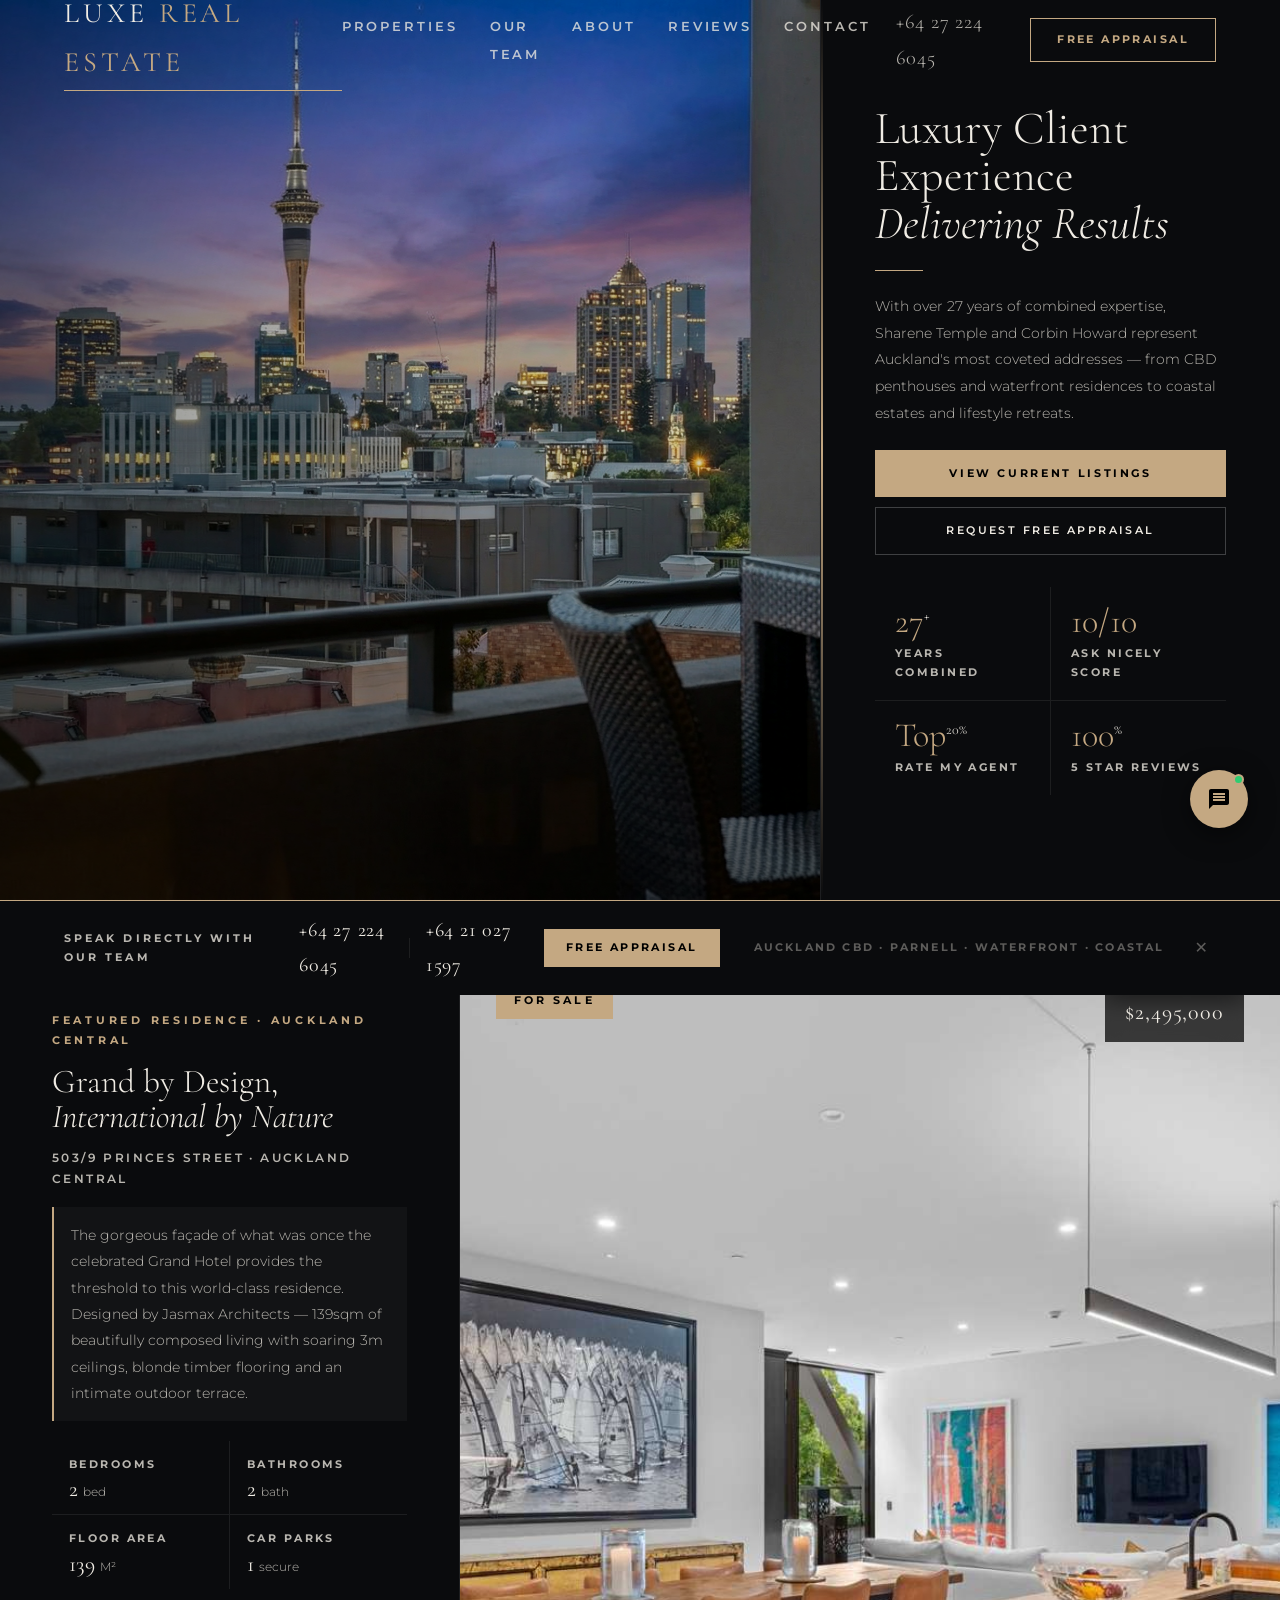
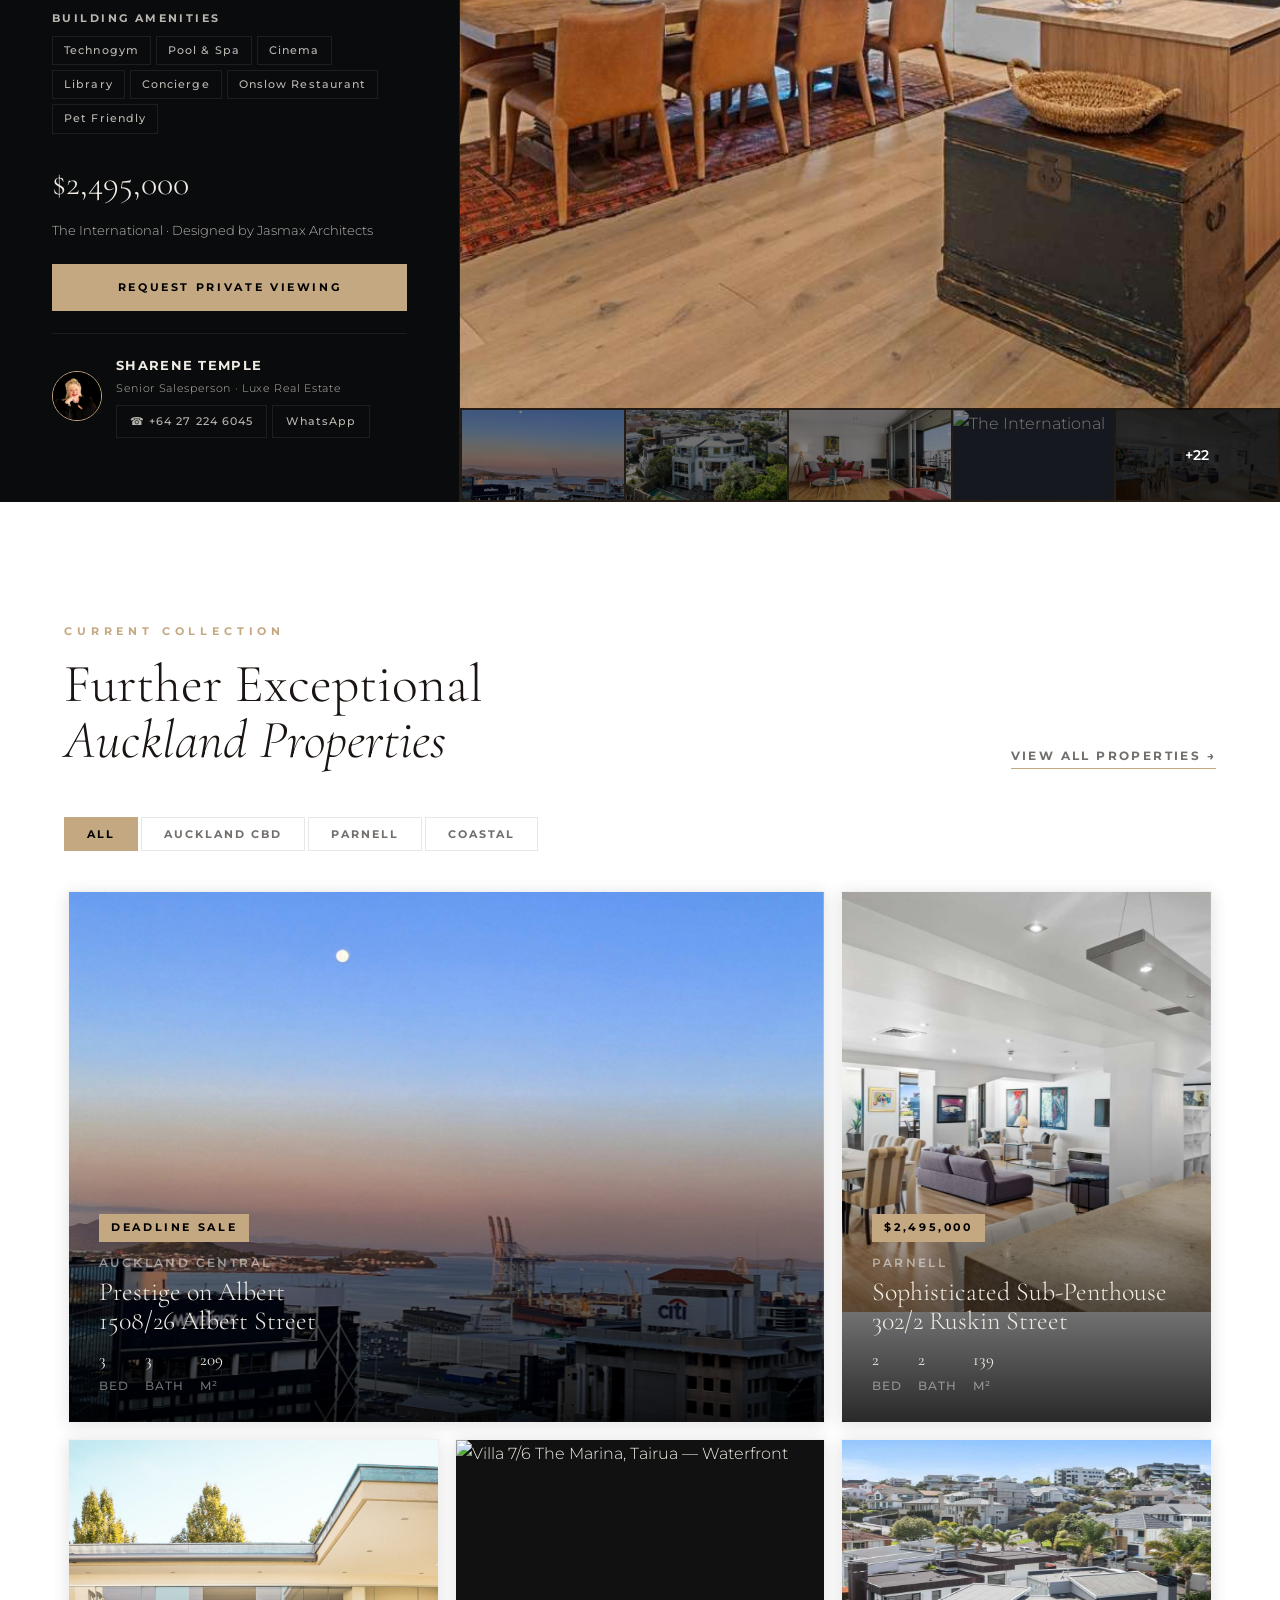
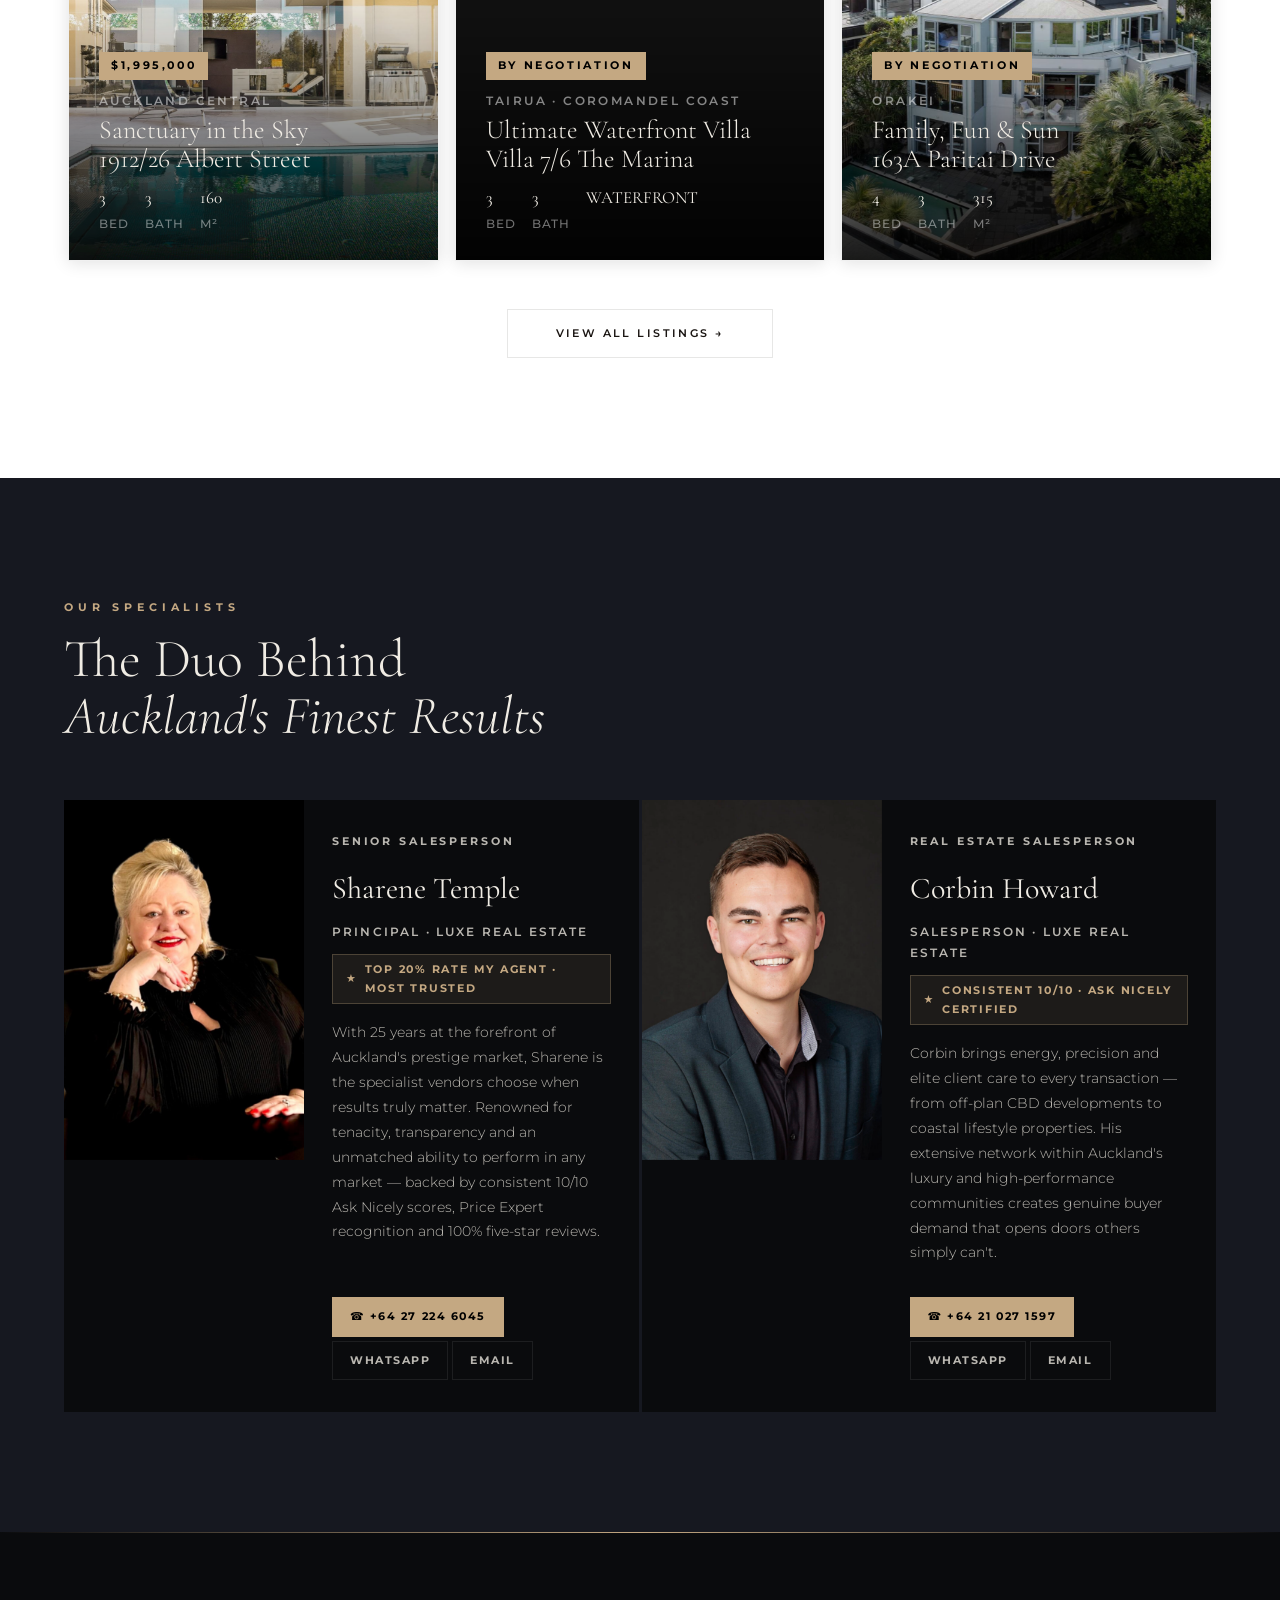
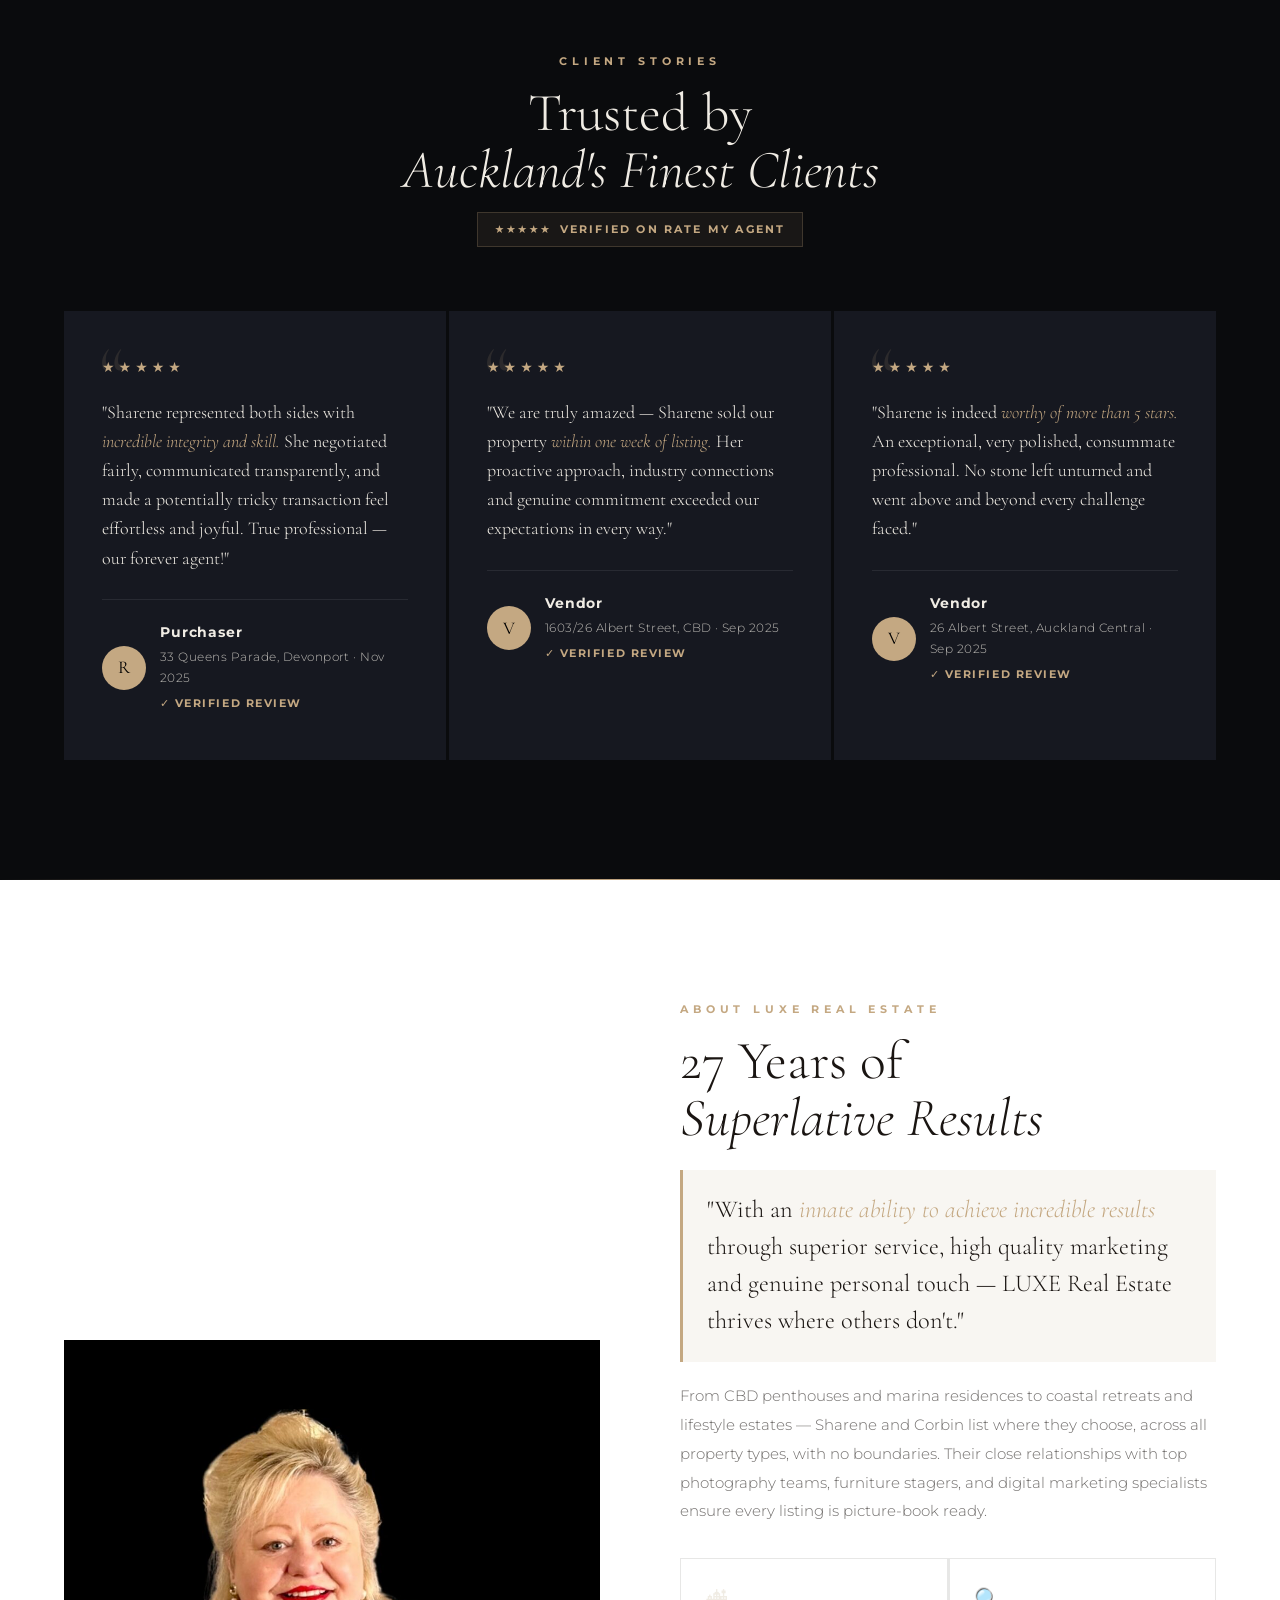
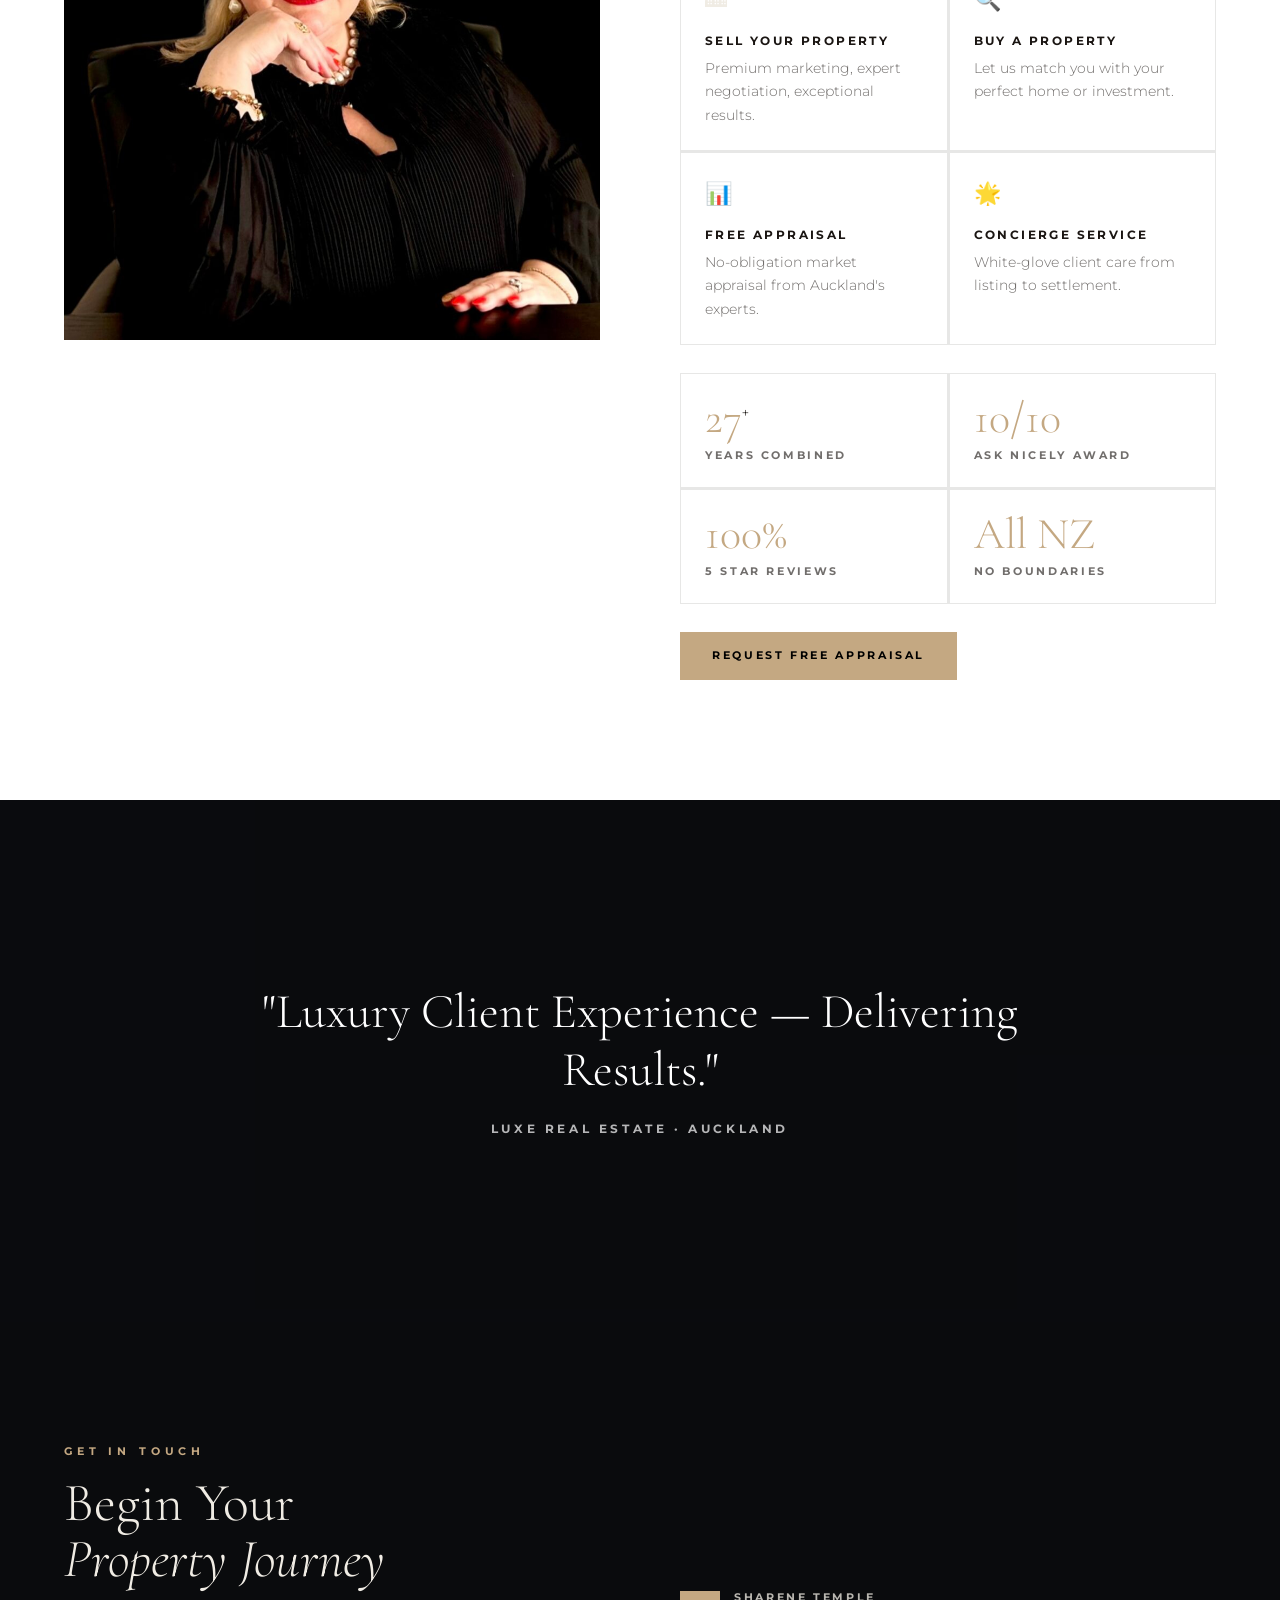
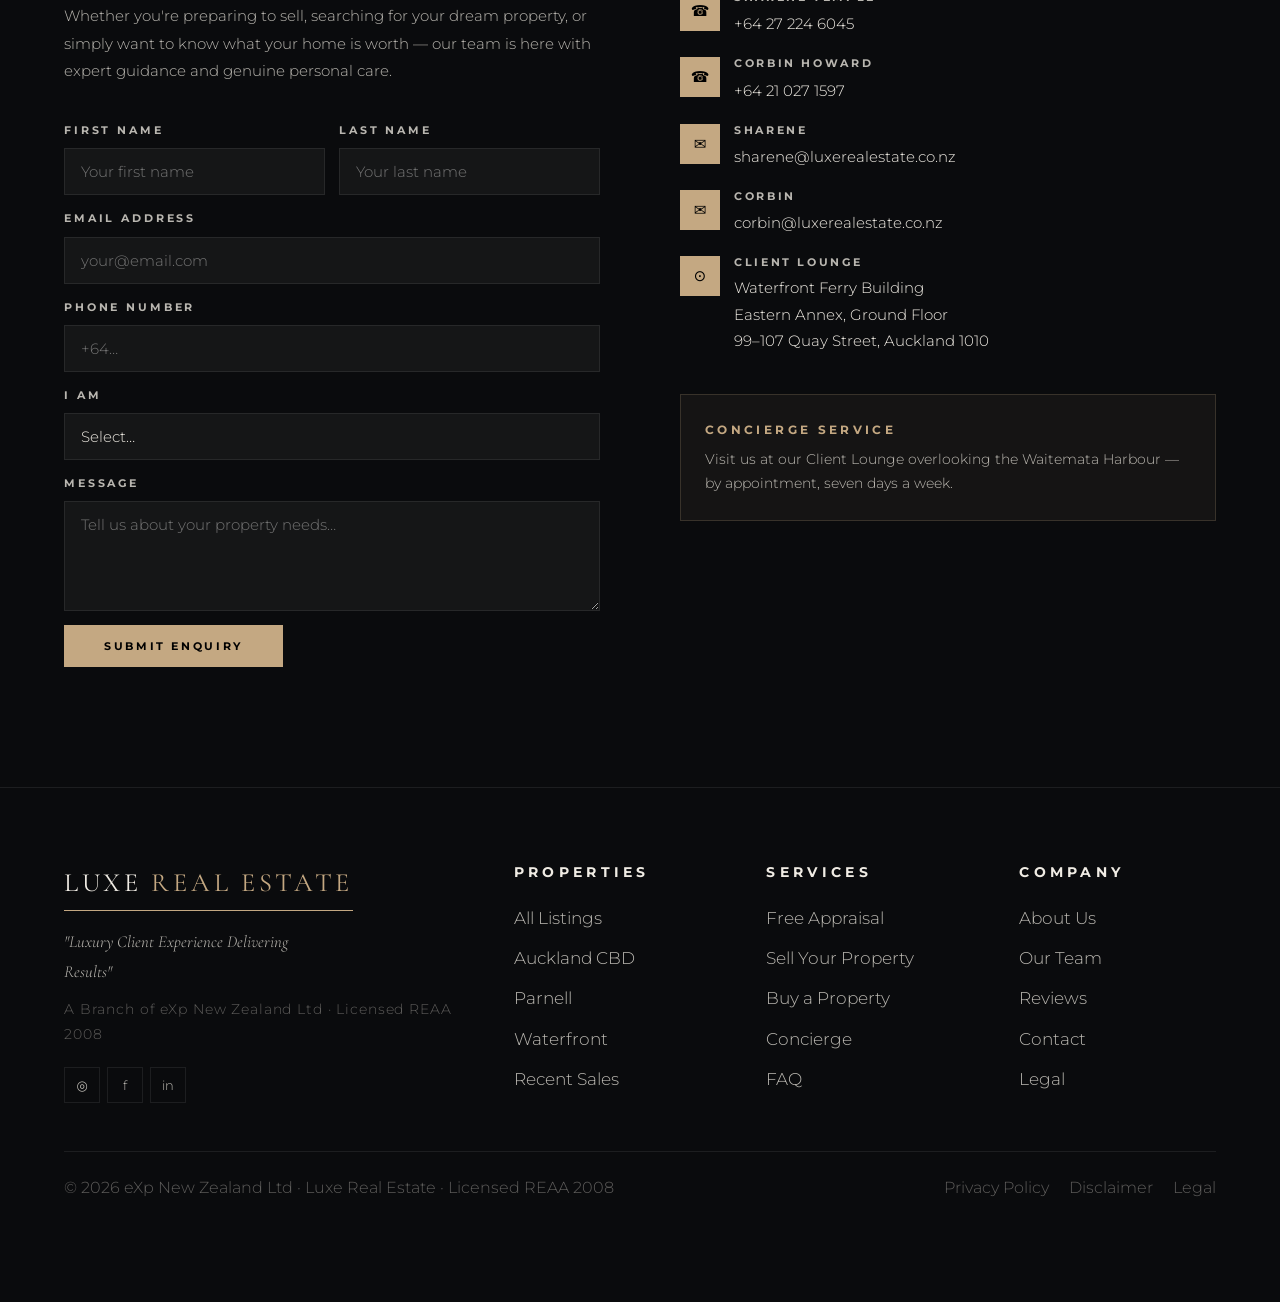
==== commit 65efc076: "Luxe v5b — quote.jpg bg behind quote block, tairua image on Tairua card" ====
--- a/index.html
+++ b/index.html
@@ -768,7 +768,7 @@
       </div>
       <!-- prop4: Villa 7/6 The Marina, Tairua -->
       <div class="prop-card rv" data-suburb="coastal">
-        <img src="images/paratai.jpg" alt="Villa 7/6 The Marina, Tairua — Waterfront" class="prop-img" onerror="this.style.background='#111'"/>
+        <img src="images/tairua.jpg" alt="Villa 7/6 The Marina, Tairua — Waterfront" class="prop-img" onerror="this.style.background='#111'"/>
         <div class="prop-overlay"></div>
         <div class="prop-info">
           <span class="prop-tag">By Negotiation</span>
@@ -916,7 +916,7 @@
   <div class="qb-bg" id="qb-bg"></div>
   <div class="qb-overlay">
     <p class="qb-text rv">"Luxury Client Experience — Delivering Results."</p>
-    <p class="qb-attr rv d1">Luxe Real Estate · Auckland</p>
+    <p class="qb-attr rv d1">Luxe Real Estate · Auckland</p></div>
   </div>
 </div>
 
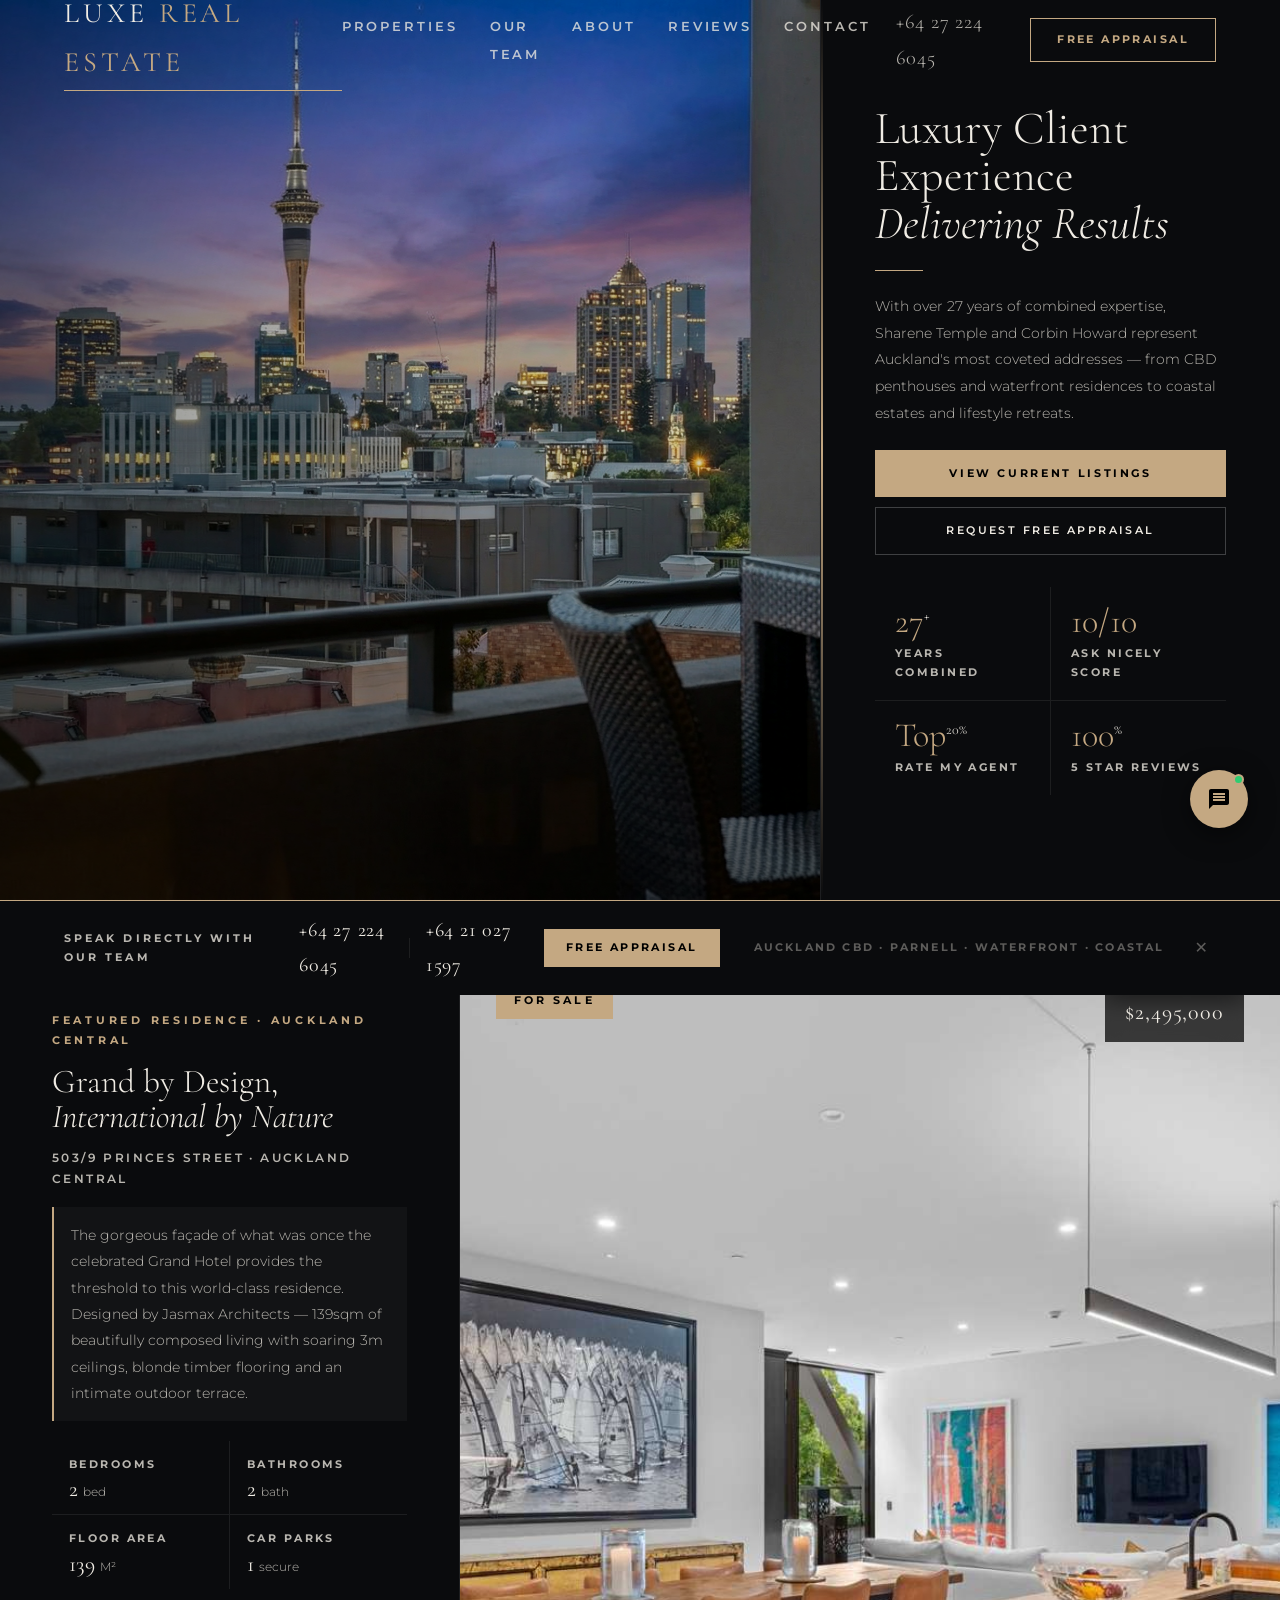
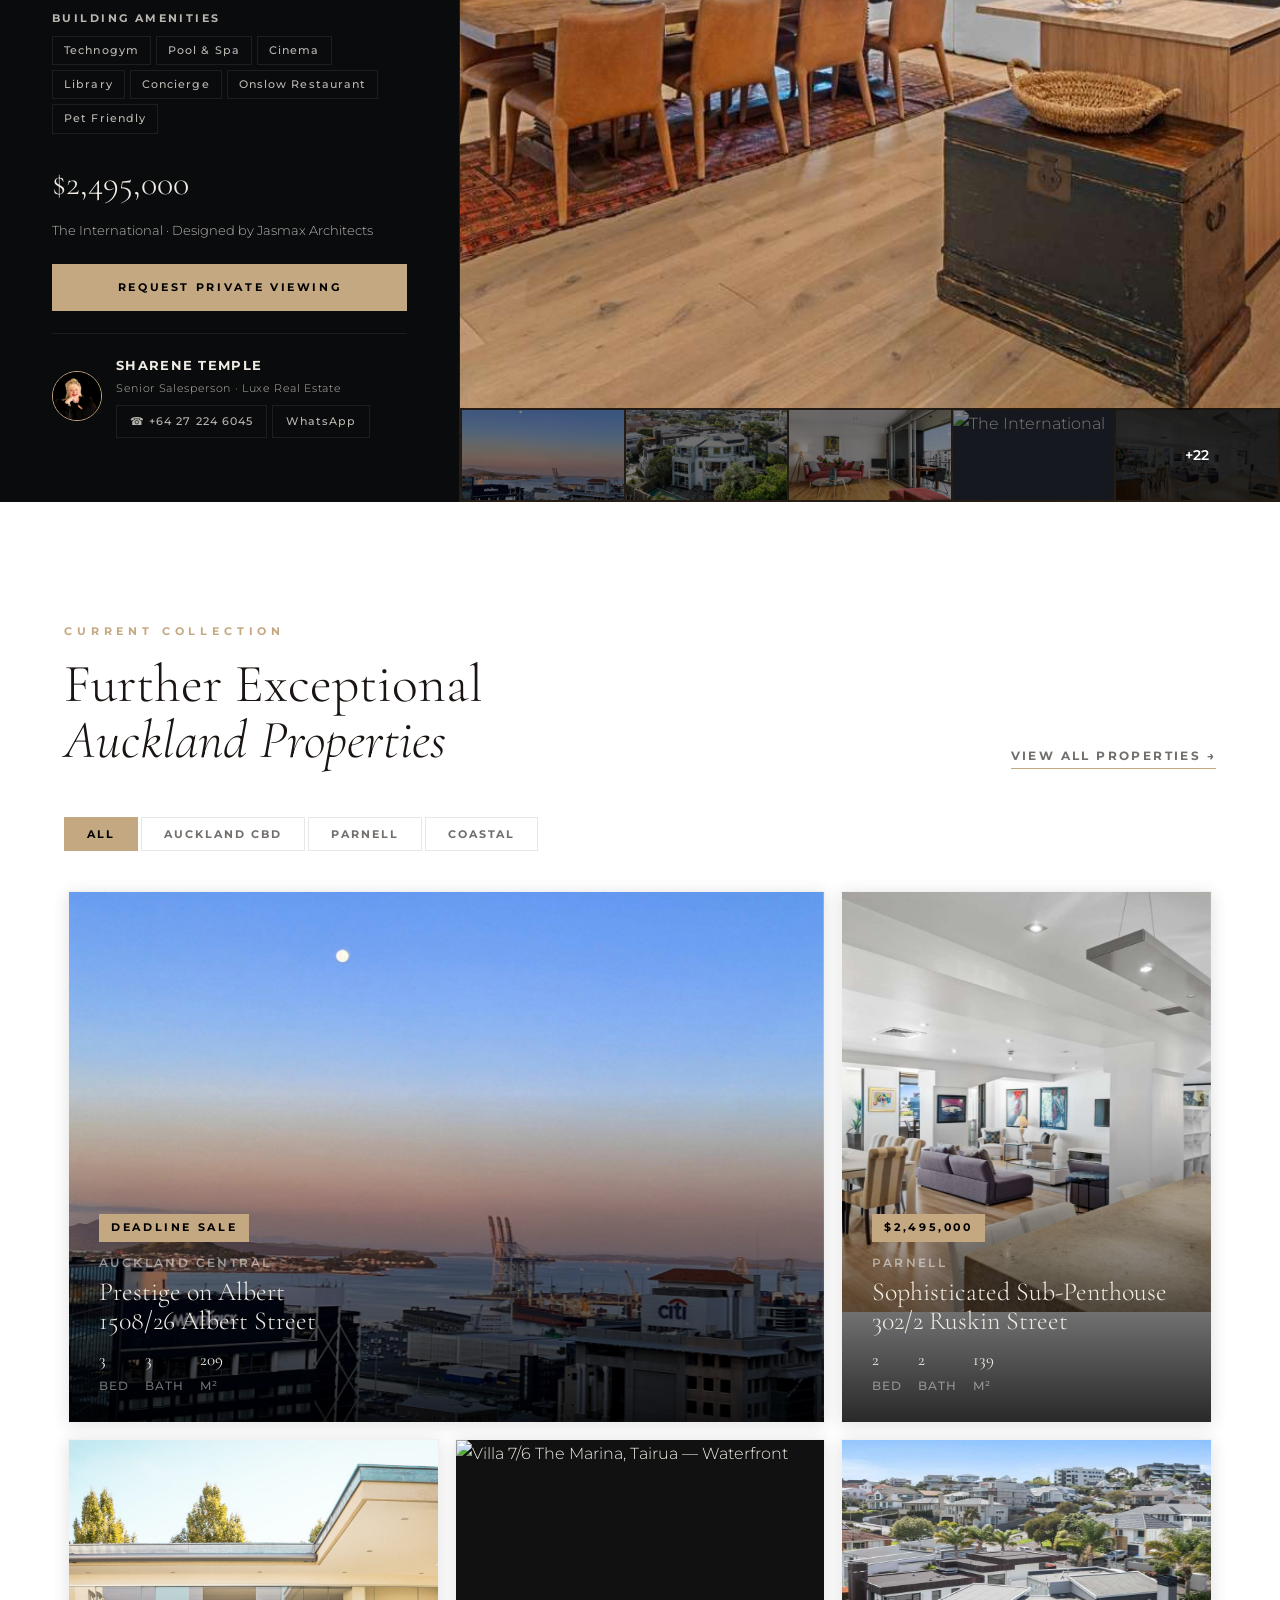
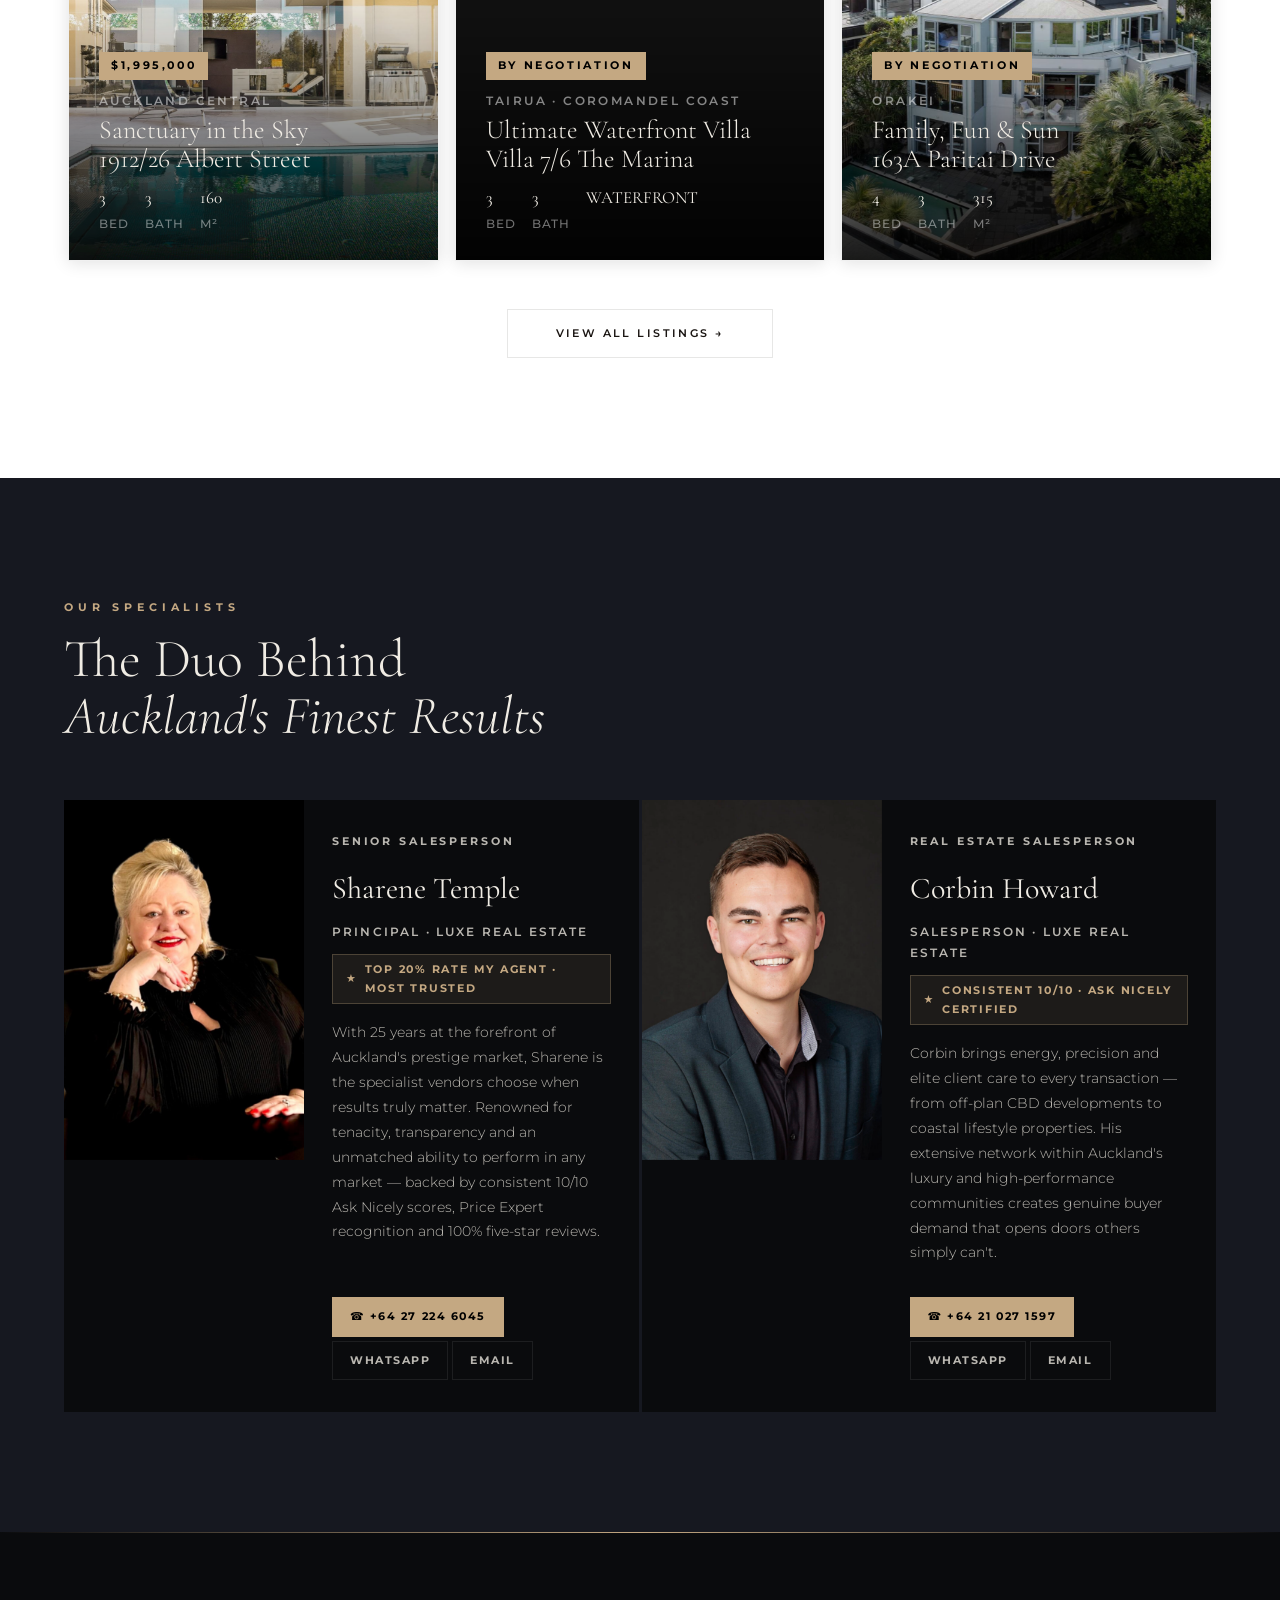
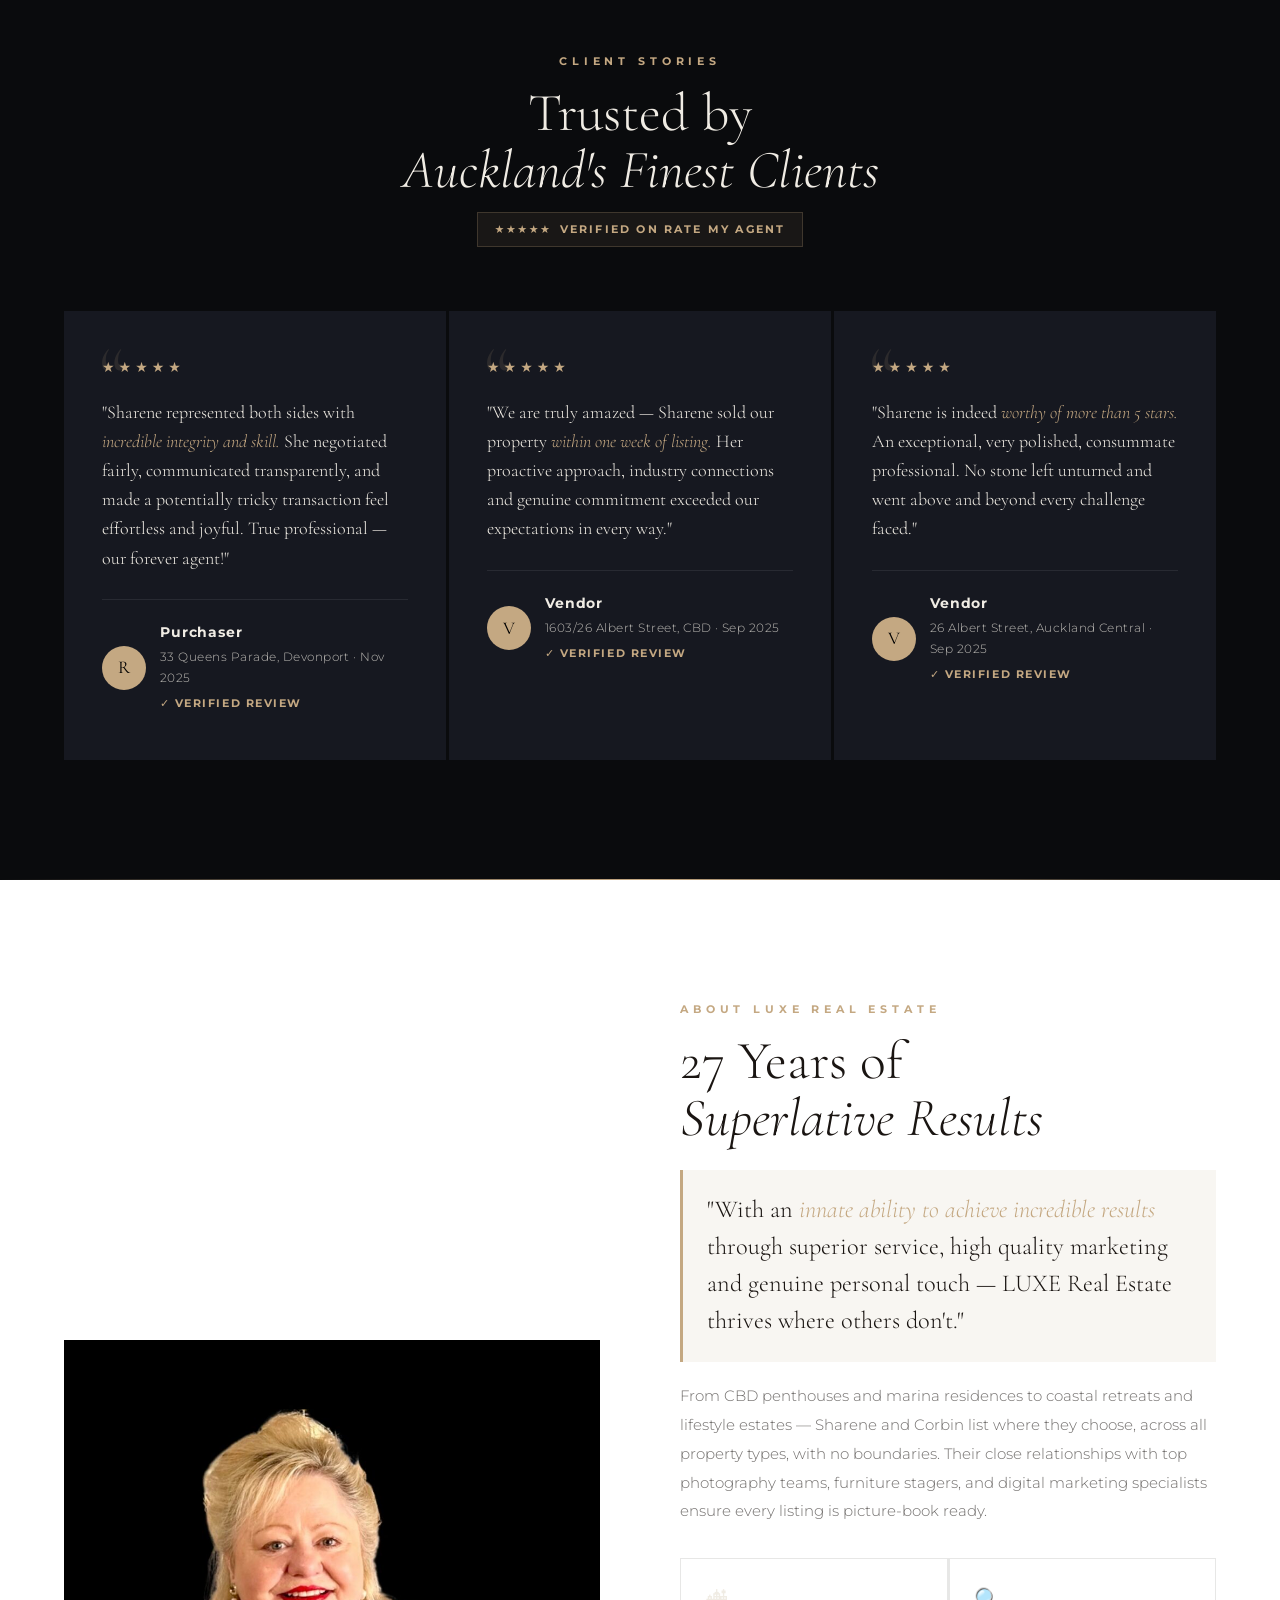
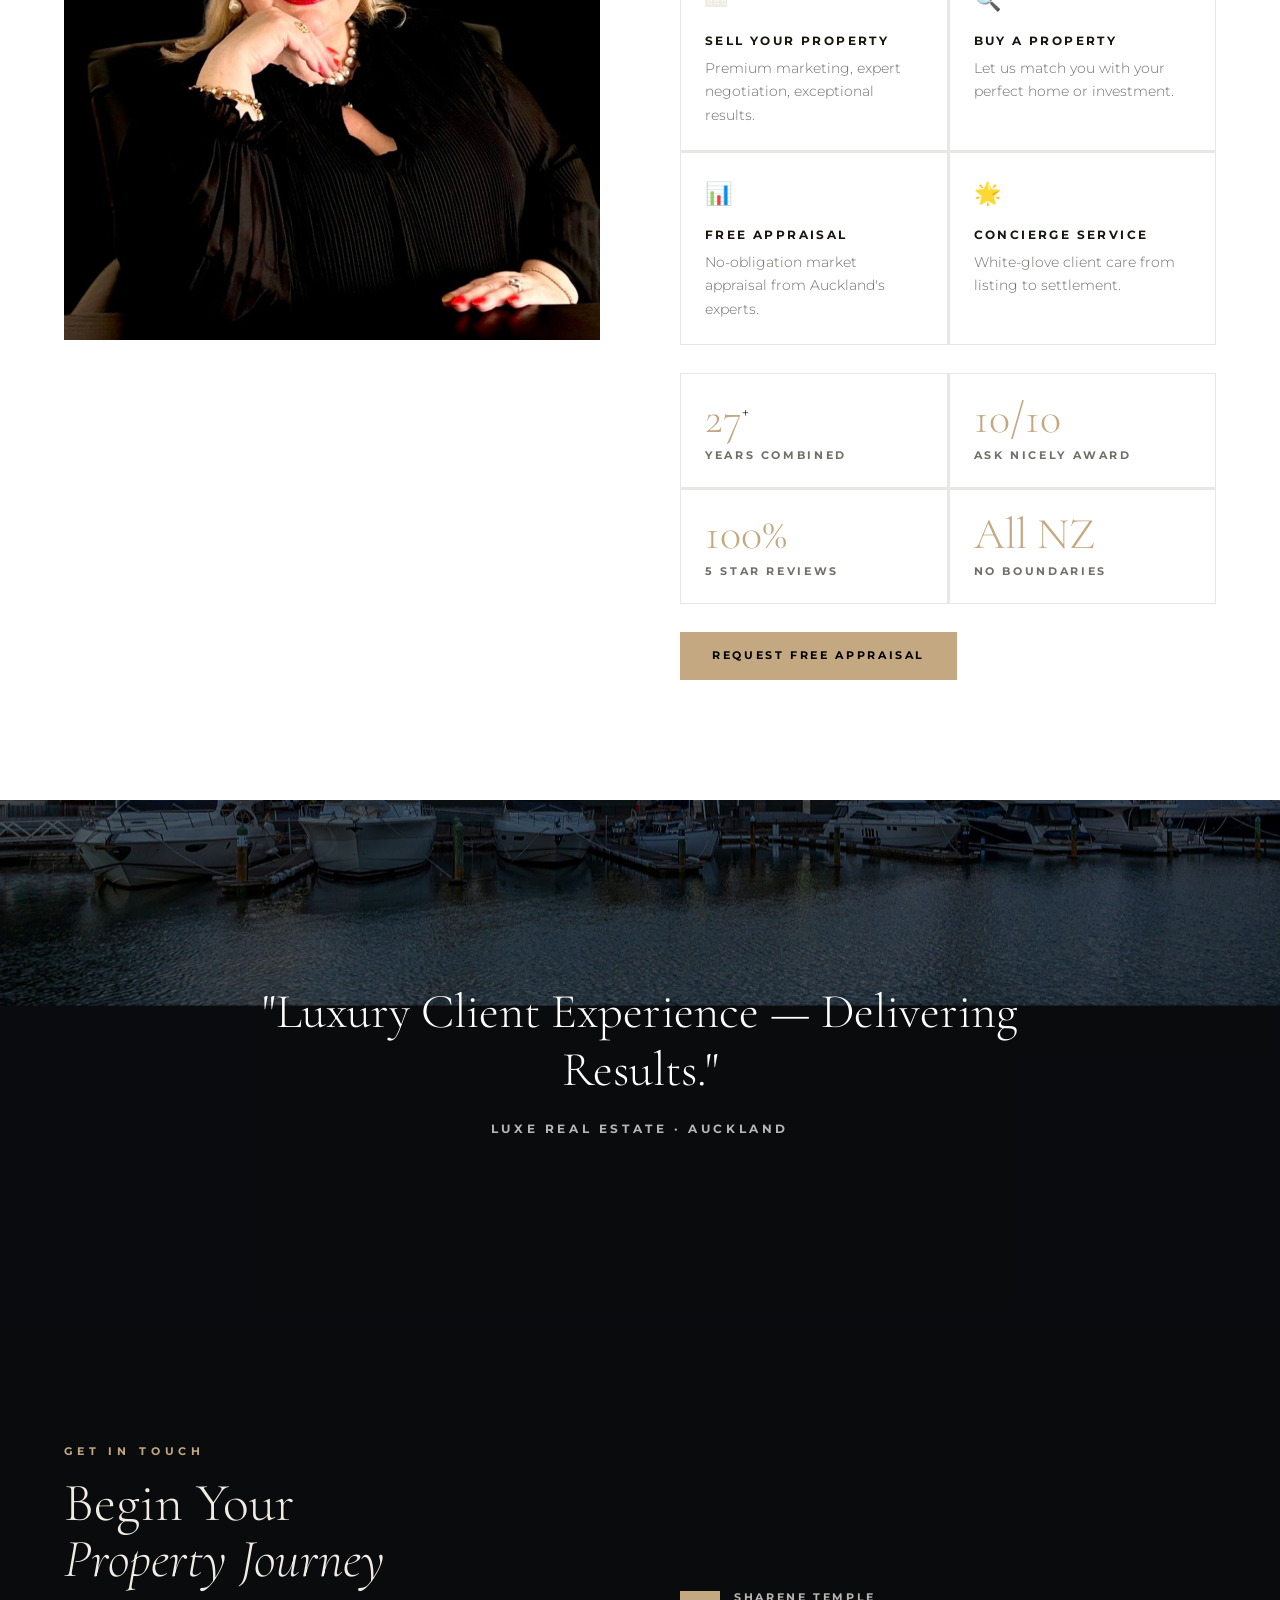
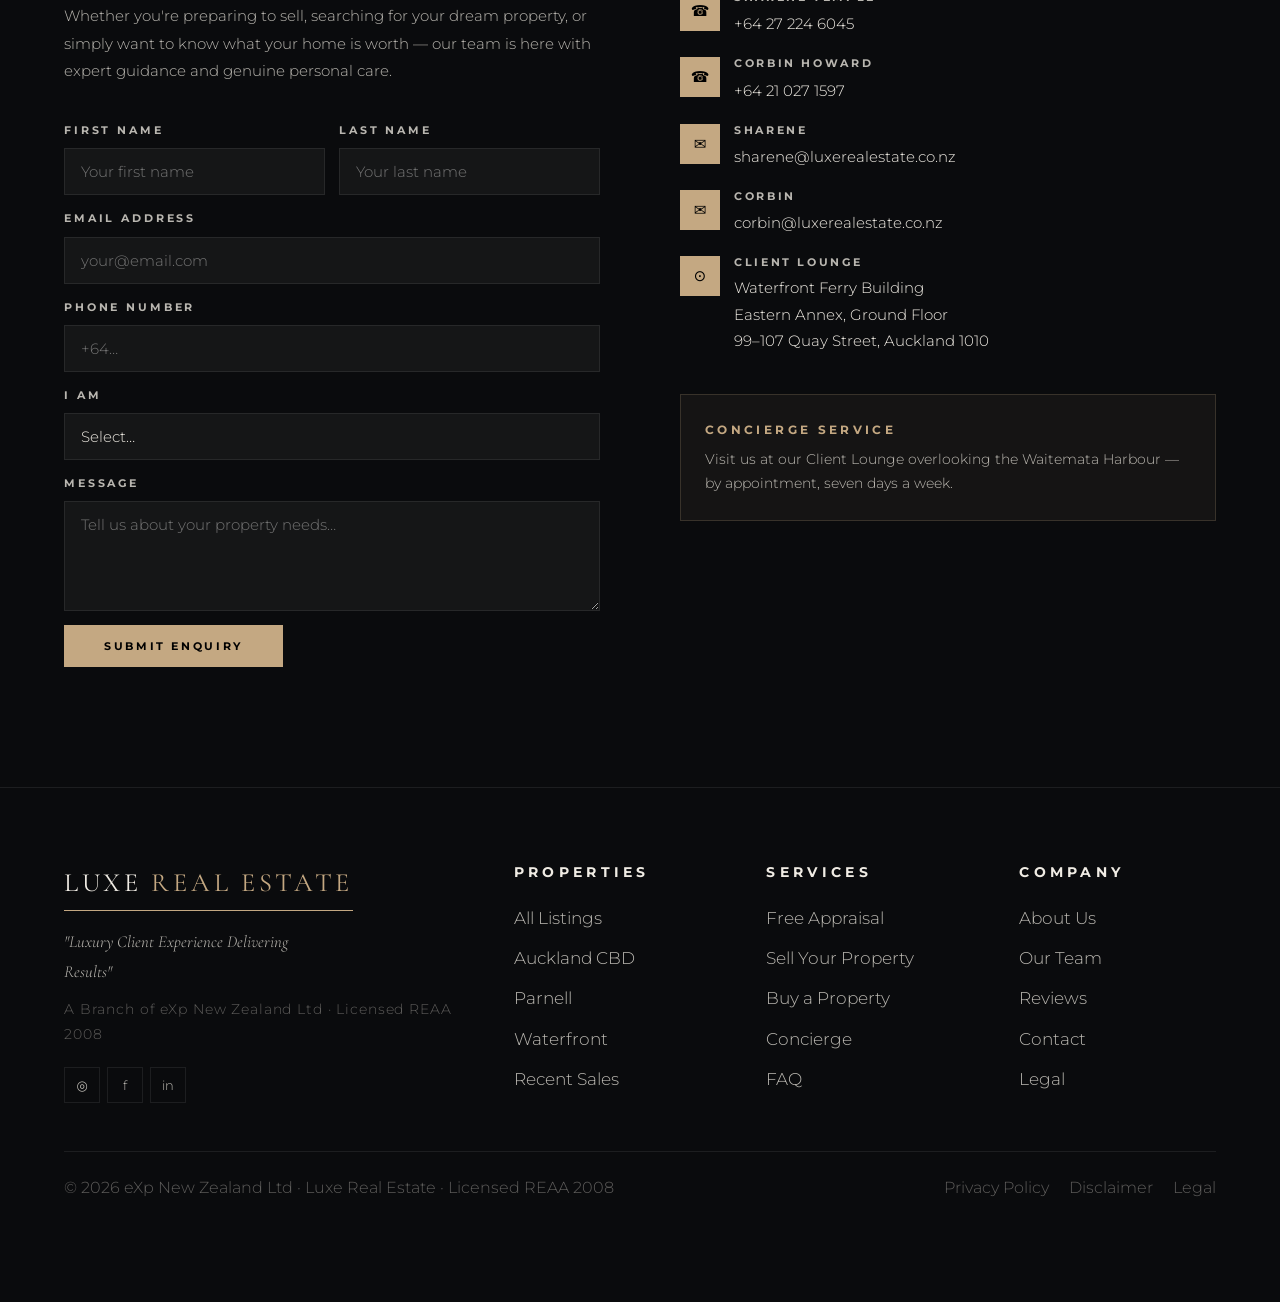
==== commit c774af2c: "Luxe v5c — quote.jpg and tairua.jpg exact filename fixes" ====
--- a/index.html
+++ b/index.html
@@ -266,7 +266,7 @@
 
 /* ── QUOTE BREAK — JS parallax, no fixed attachment ── */
 #quote-break{height:58vh;min-height:360px;position:relative;overflow:hidden}
-.qb-bg{position:absolute;inset:-15% 0;background-image:url('images/quote-bg.jpg');background-size:cover;background-position:center center;filter:brightness(.55) contrast(1.06) saturate(1.08);will-change:transform}
+.qb-bg{position:absolute;inset:-15% 0;background-image:url('images/quote.jpg');background-size:cover;background-position:center center;filter:brightness(.55) contrast(1.06) saturate(1.08);will-change:transform}
 .qb-overlay{position:absolute;inset:0;background:rgba(0,0,0,.3);display:flex;align-items:center;justify-content:center;flex-direction:column;gap:18px}
 /* Quote text — all ONE colour: white */
 .qb-text{
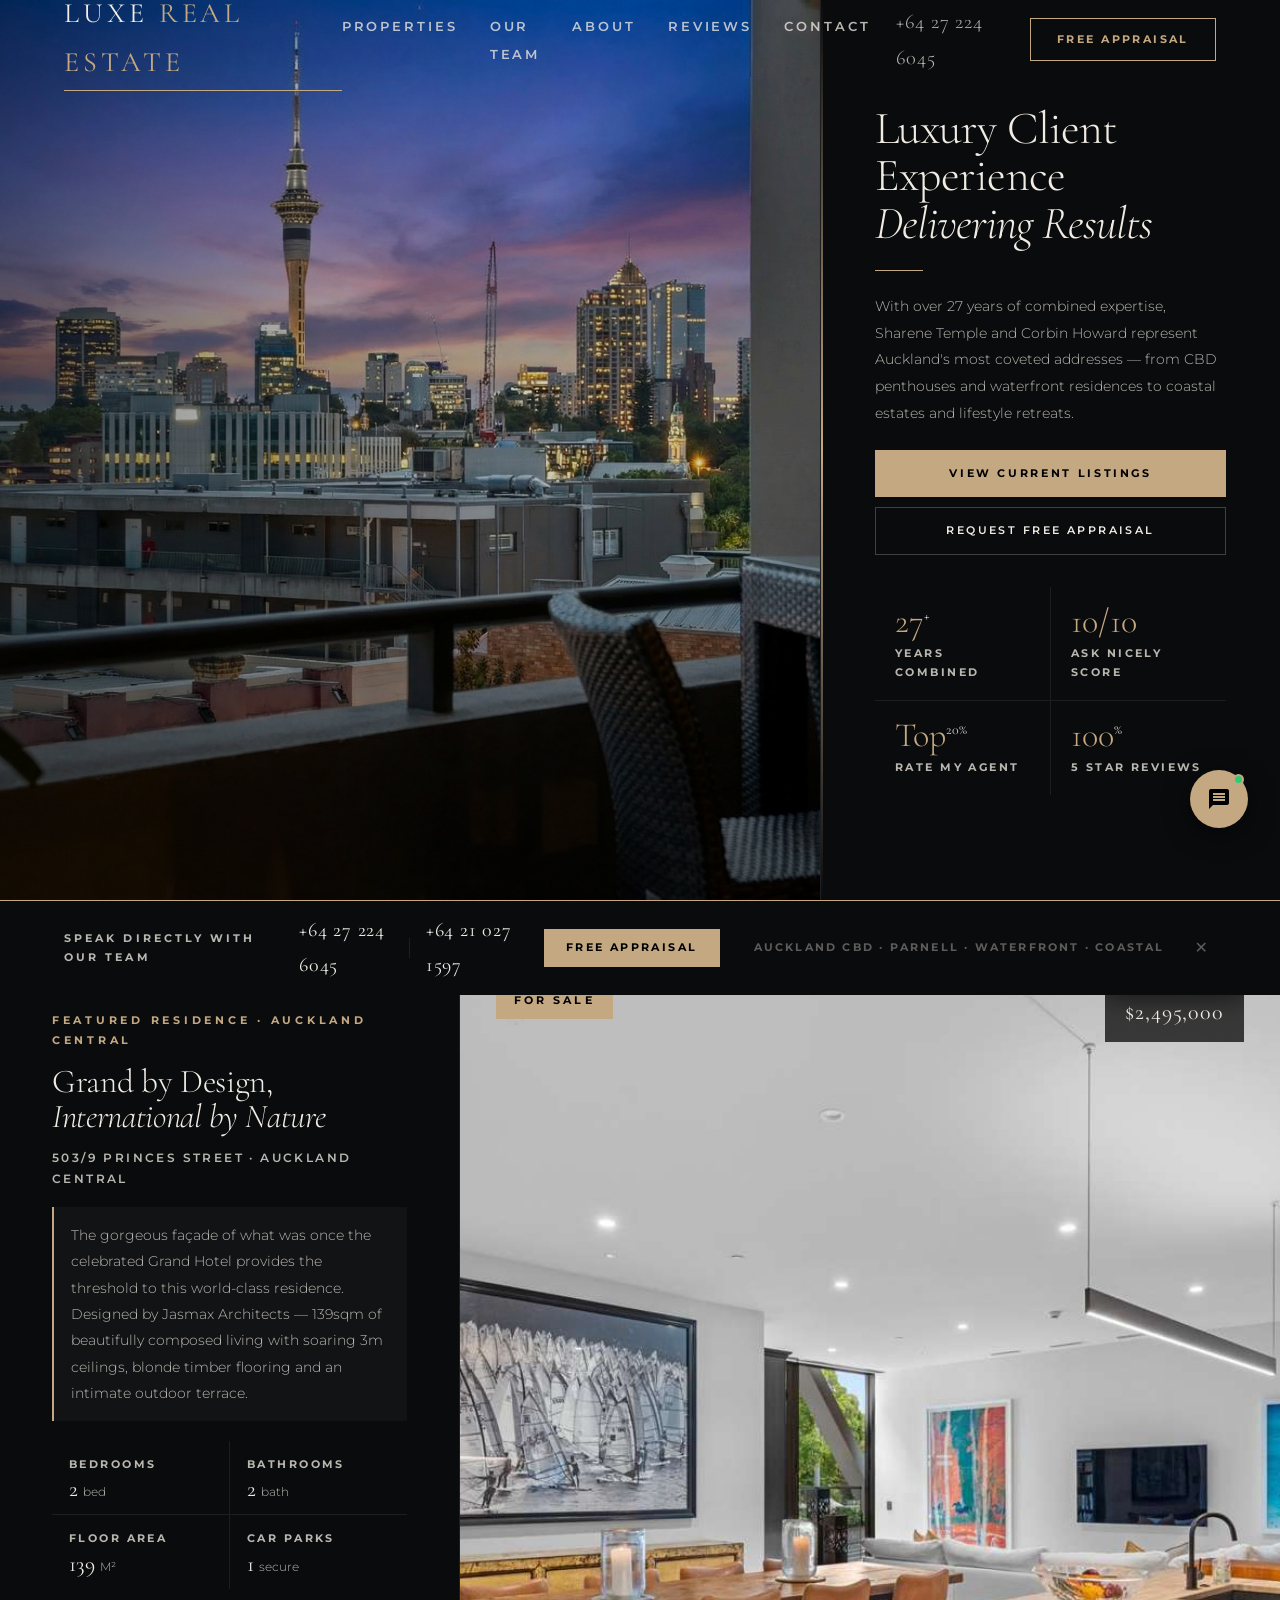
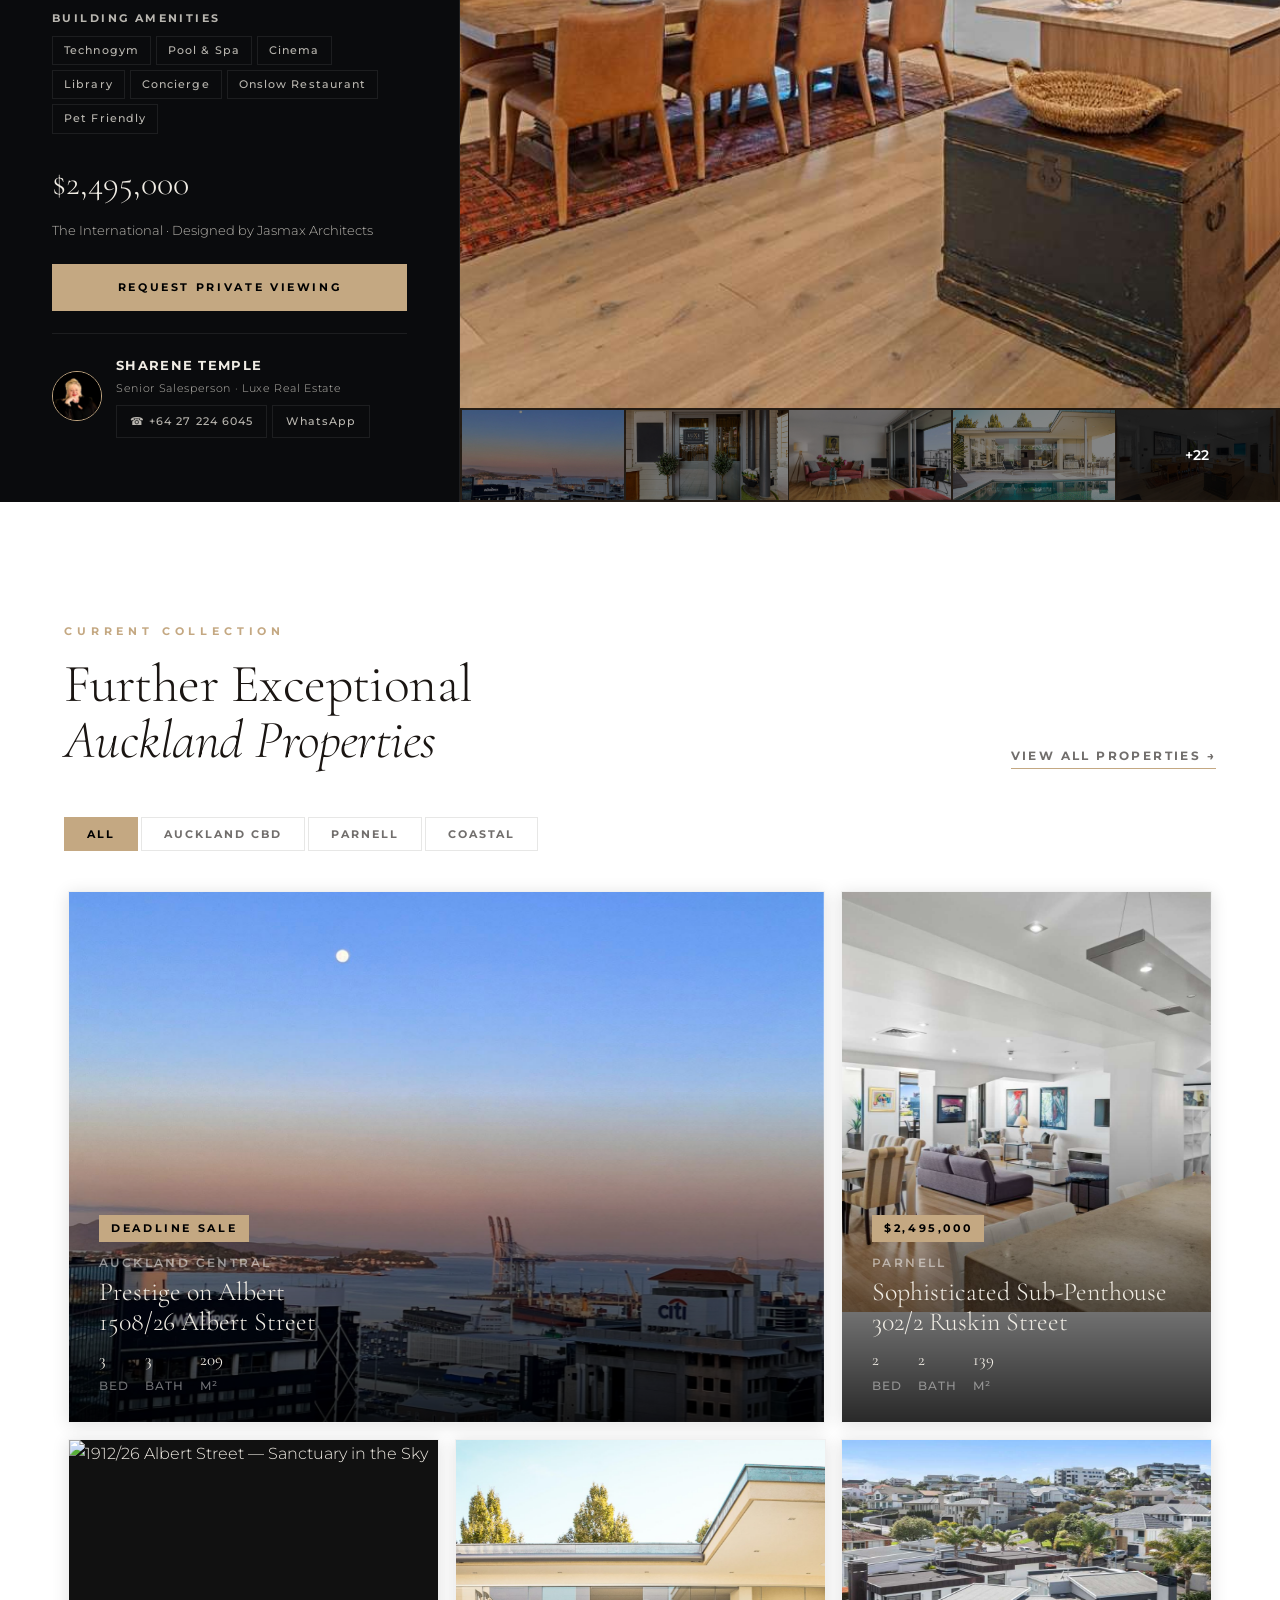
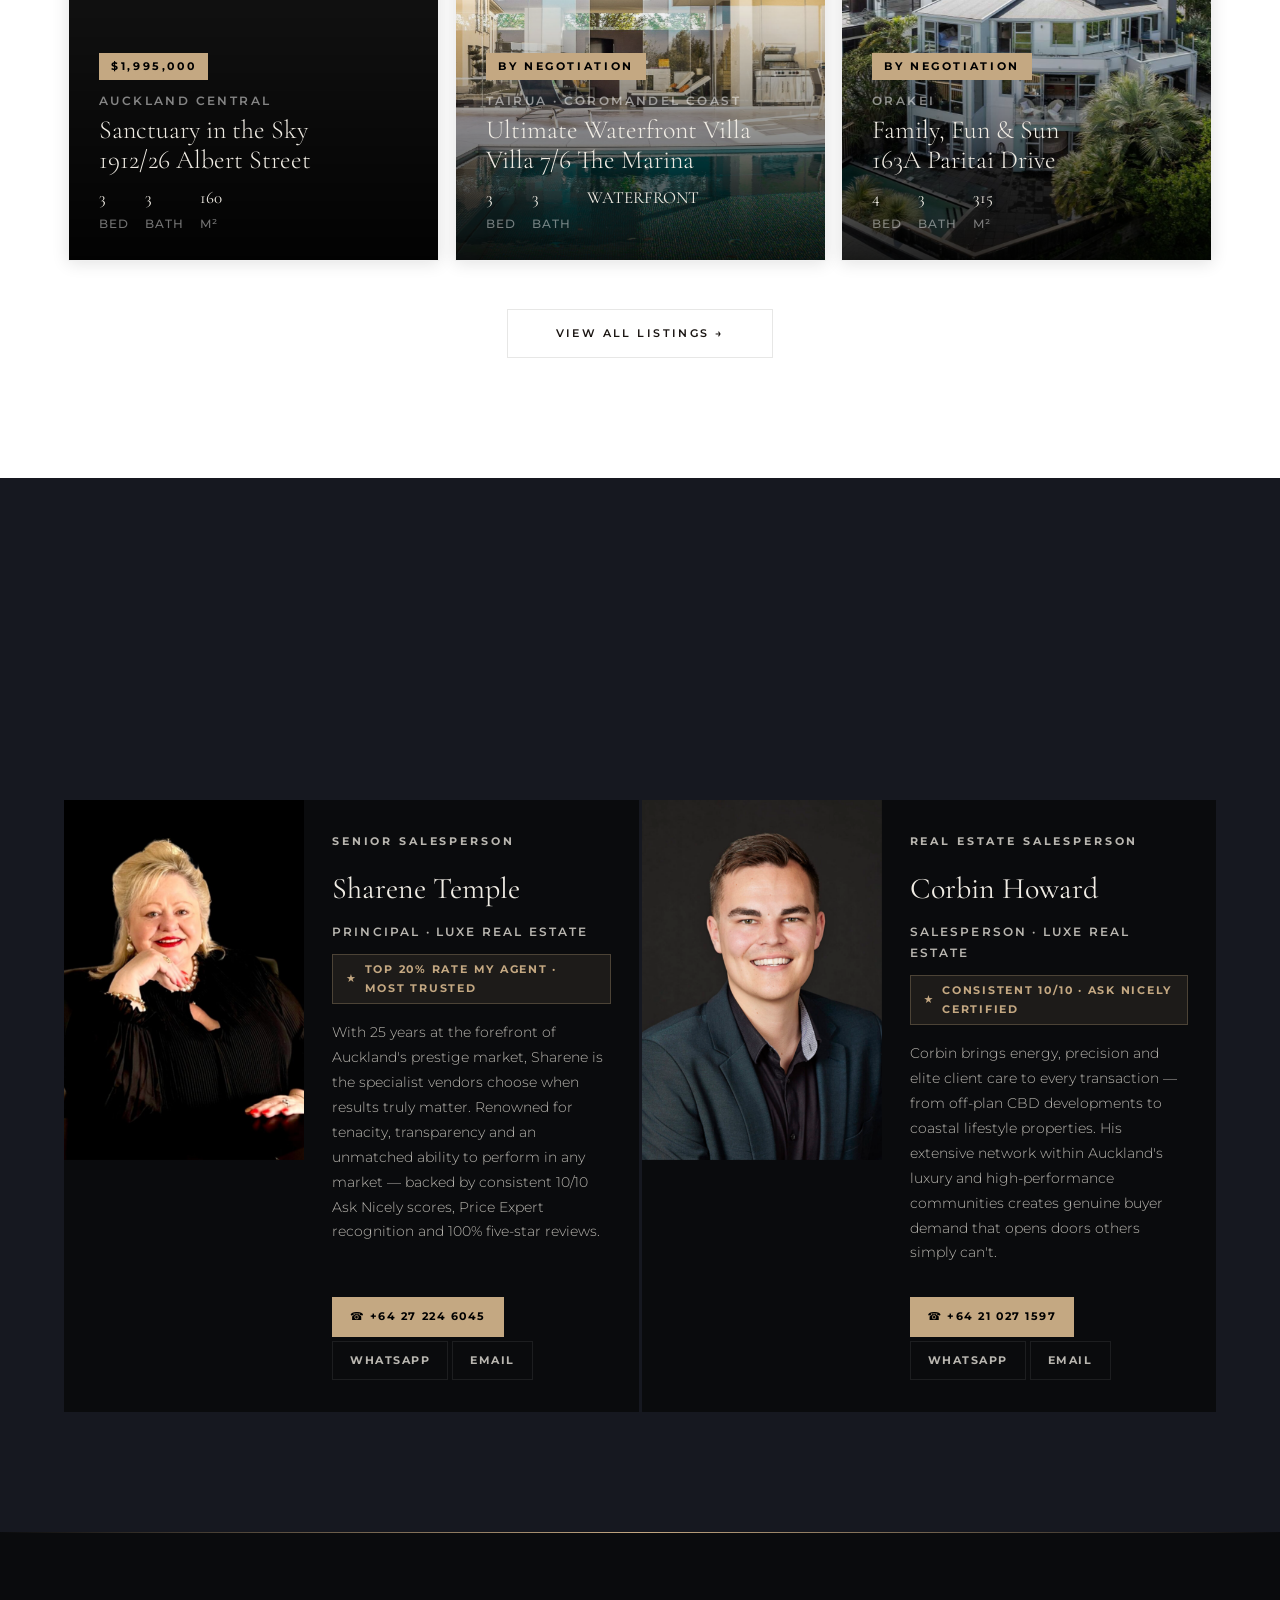
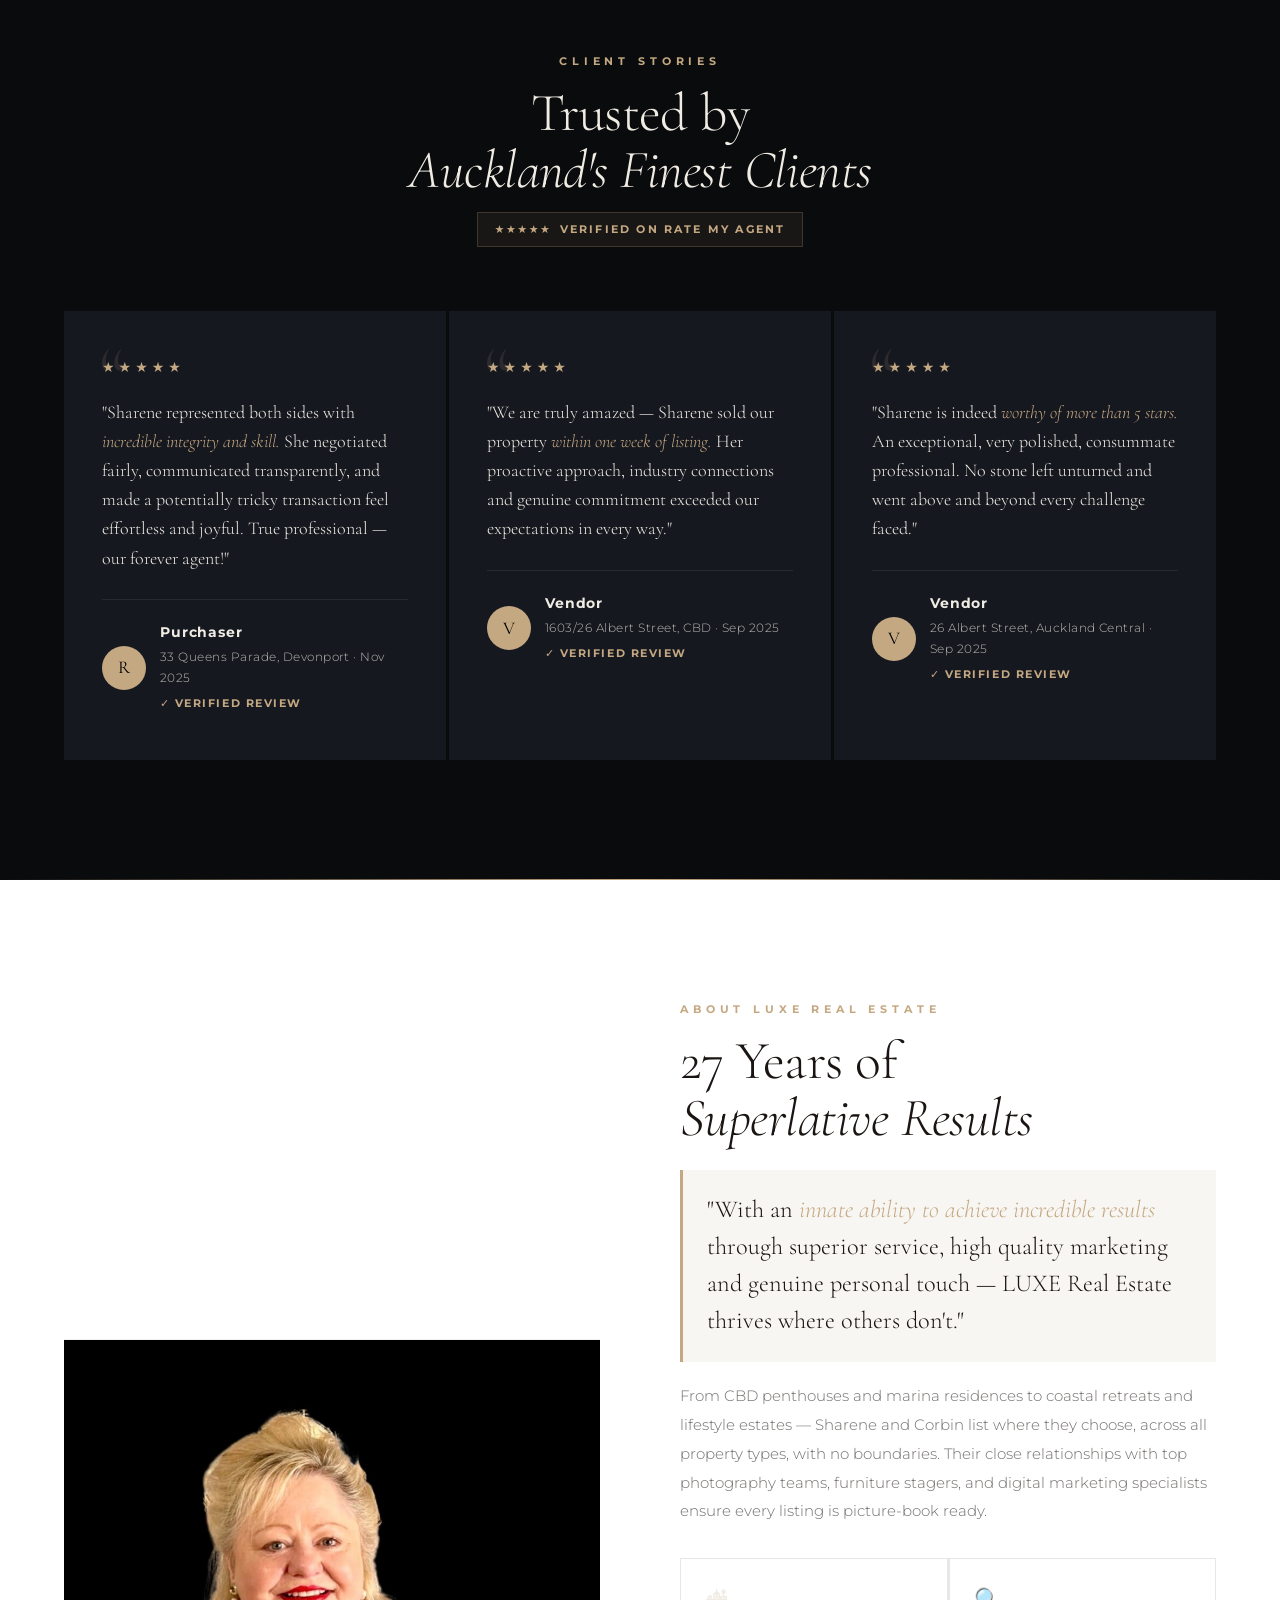
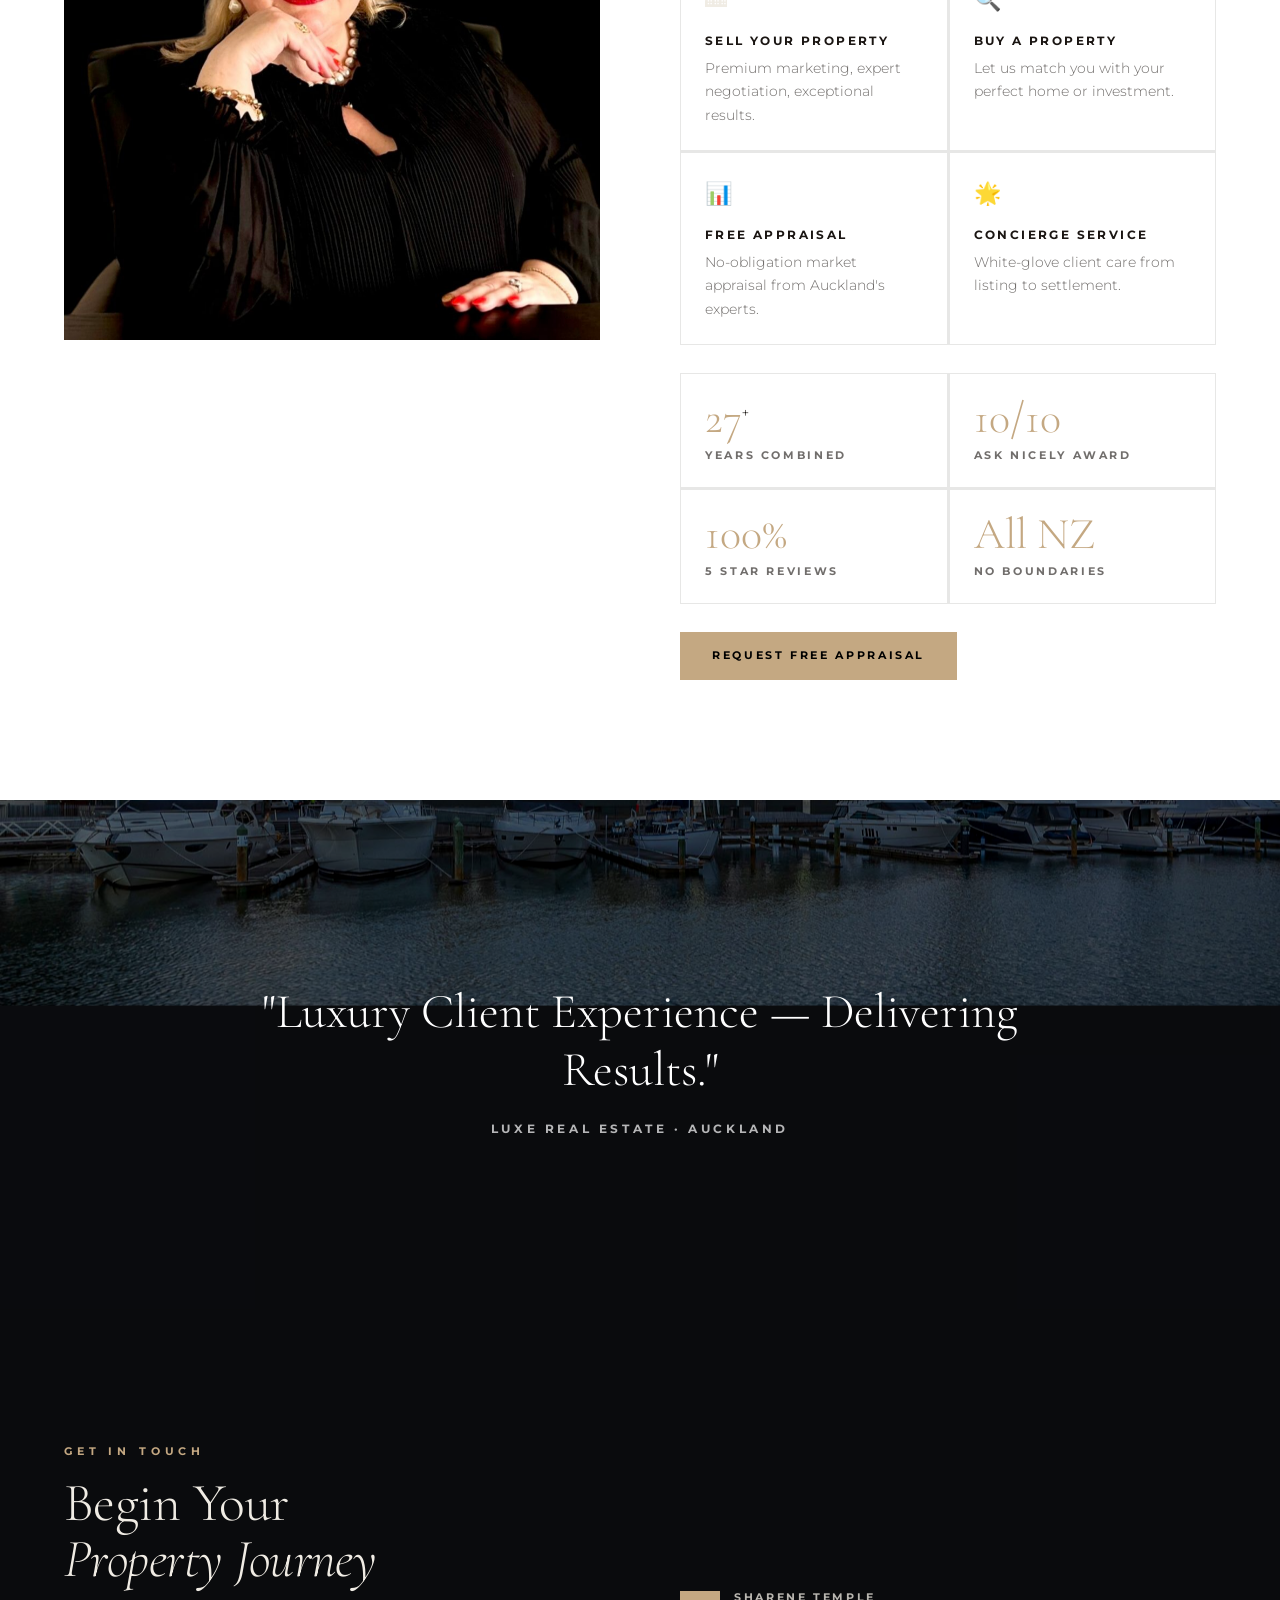
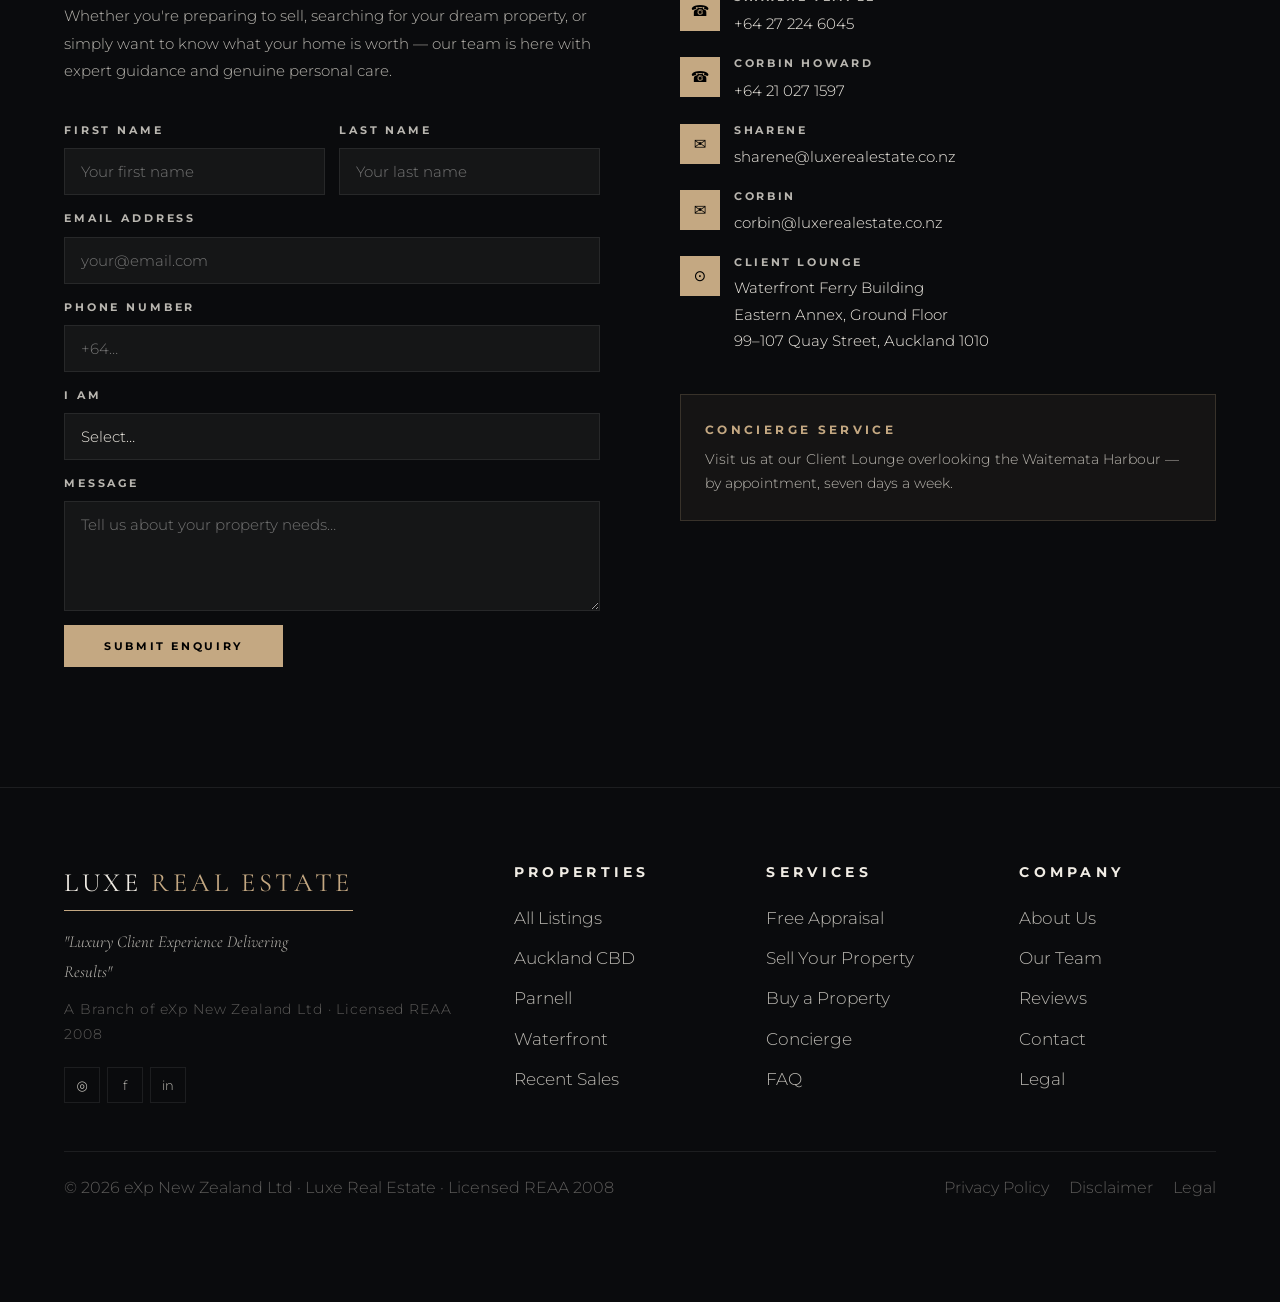
==== commit 0c71fad3: "Luxe v6 — final: 1912albert, featured thumbs fixed, 4K polish, QA clean, gitignore" ====
--- a/index.html
+++ b/index.html
@@ -582,6 +582,79 @@
 /* About img — clean single image, no decorative border artifact */
 .about-img-accent { display: none !important; }
 
+
+/* ── 4K / RETINA RENDERING POLISH ── */
+*{-webkit-font-smoothing:antialiased;-moz-osx-font-smoothing:grayscale;text-rendering:optimizeLegibility}
+
+/* Crisp image rendering at all DPIs */
+img{
+  image-rendering:-webkit-optimize-contrast;
+  backface-visibility:hidden;
+  -webkit-backface-visibility:hidden;
+}
+
+/* Subpixel-precise transitions */
+.prop-card,.agent-card,.feat-thumb,.nav-cta,.btn,.hero-photo img{
+  transform:translateZ(0);
+  will-change:transform;
+}
+
+/* Smooth scroll with momentum on iOS */
+html{
+  scroll-behavior:smooth;
+  -webkit-overflow-scrolling:touch;
+}
+
+/* Nav — glass blur crisp on retina */
+.nav{
+  -webkit-backdrop-filter:saturate(180%) blur(20px);
+  backdrop-filter:saturate(180%) blur(20px);
+}
+
+/* Hero image — maximum contrast/sharpness */
+.hero-photo img{
+  filter:contrast(1.05) saturate(1.08) brightness(.88);
+  image-rendering:auto;
+}
+
+/* Typography — tighten tracking at large sizes for retina */
+.hero-h1{letter-spacing:-0.02em!important}
+.section-title,h2{letter-spacing:-0.01em}
+
+/* Button focus states — accessibility + polish */
+a:focus-visible,button:focus-visible{
+  outline:2px solid var(--accent);
+  outline-offset:3px;
+  border-radius:2px;
+}
+
+/* Prop card image — prevent layout shift */
+.prop-img{
+  transform:translateZ(0);
+  backface-visibility:hidden;
+}
+
+/* Footer — crisp text on dark bg */
+.footer-logo,.footer-tagline,.footer-legal{
+  -webkit-font-smoothing:antialiased;
+}
+
+/* Scrollbar — thin, branded */
+::-webkit-scrollbar{width:6px;height:6px}
+::-webkit-scrollbar-track{background:var(--bg-dark)}
+::-webkit-scrollbar-thumb{background:var(--accent);border-radius:3px}
+::-webkit-scrollbar-thumb:hover{background:var(--accent-light,#d4b87a)}
+
+/* Selection highlight */
+::selection{background:var(--accent);color:#000}
+::-moz-selection{background:var(--accent);color:#000}
+
+/* Smooth section transitions */
+section{isolation:isolate}
+
+/* Remove tap highlight on mobile */
+*{-webkit-tap-highlight-color:transparent}
+
 </style>
 </head>
 <body>
@@ -698,10 +771,10 @@
       <img src="images/featured1.jpg" alt="503/9 Princes Street, Auckland Central" class="feat-photo" onerror="this.style.cssText='background:linear-gradient(135deg,#0a0b0d,#161820);width:100%;height:100%;'"/>
       <div class="feat-thumbs">
         <div class="feat-thumb"><img src="images/featured2.jpg" alt="The International" onerror="this.parentNode.style.background='#161820'"/></div>
-        <div class="feat-thumb"><img src="images/featured3.jpg" alt="The International" onerror="this.parentNode.style.background='#161820'"/></div>
+        <div class="feat-thumb"><img src="images/office.jpg" alt="The International — lobby" onerror="this.parentNode.style.background='#161820'"/></div>
         <div class="feat-thumb"><img src="images/featured4.jpg" alt="The International" onerror="this.parentNode.style.background='#161820'"/></div>
-        <div class="feat-thumb"><img src="images/featured5.jpg" alt="The International" onerror="this.parentNode.style.background='#161820'"/></div>
-        <div class="feat-thumb"><img src="images/featured6.jpg" alt="The International" onerror="this.parentNode.style.background='#161820'"/><div class="feat-thumb-more">+22</div></div>
+        <div class="feat-thumb"><img src="images/home4.jpg" alt="The International — amenities" onerror="this.parentNode.style.background='#161820'"/></div>
+        <div class="feat-thumb"><img src="images/ruskin2.jpg" alt="The International — views" onerror="this.parentNode.style.background='#161820'"/><div class="feat-thumb-more">+22</div></div>
       </div>
     </div>
   </div>
@@ -753,7 +826,7 @@
       </div>
       <!-- prop3: 1912/26 Albert Street -->
       <div class="prop-card rv d2" data-suburb="cbd">
-        <img src="images/prop3.jpg" alt="1912/26 Albert Street — Sanctuary in the Sky" class="prop-img" onerror="this.style.background='#111'"/>
+        <img src="images/1912albert.jpg" alt="1912/26 Albert Street — Sanctuary in the Sky" class="prop-img" onerror="this.style.background='#111'"/>
         <div class="prop-overlay"></div>
         <div class="prop-info">
           <span class="prop-tag">$1,995,000</span>
